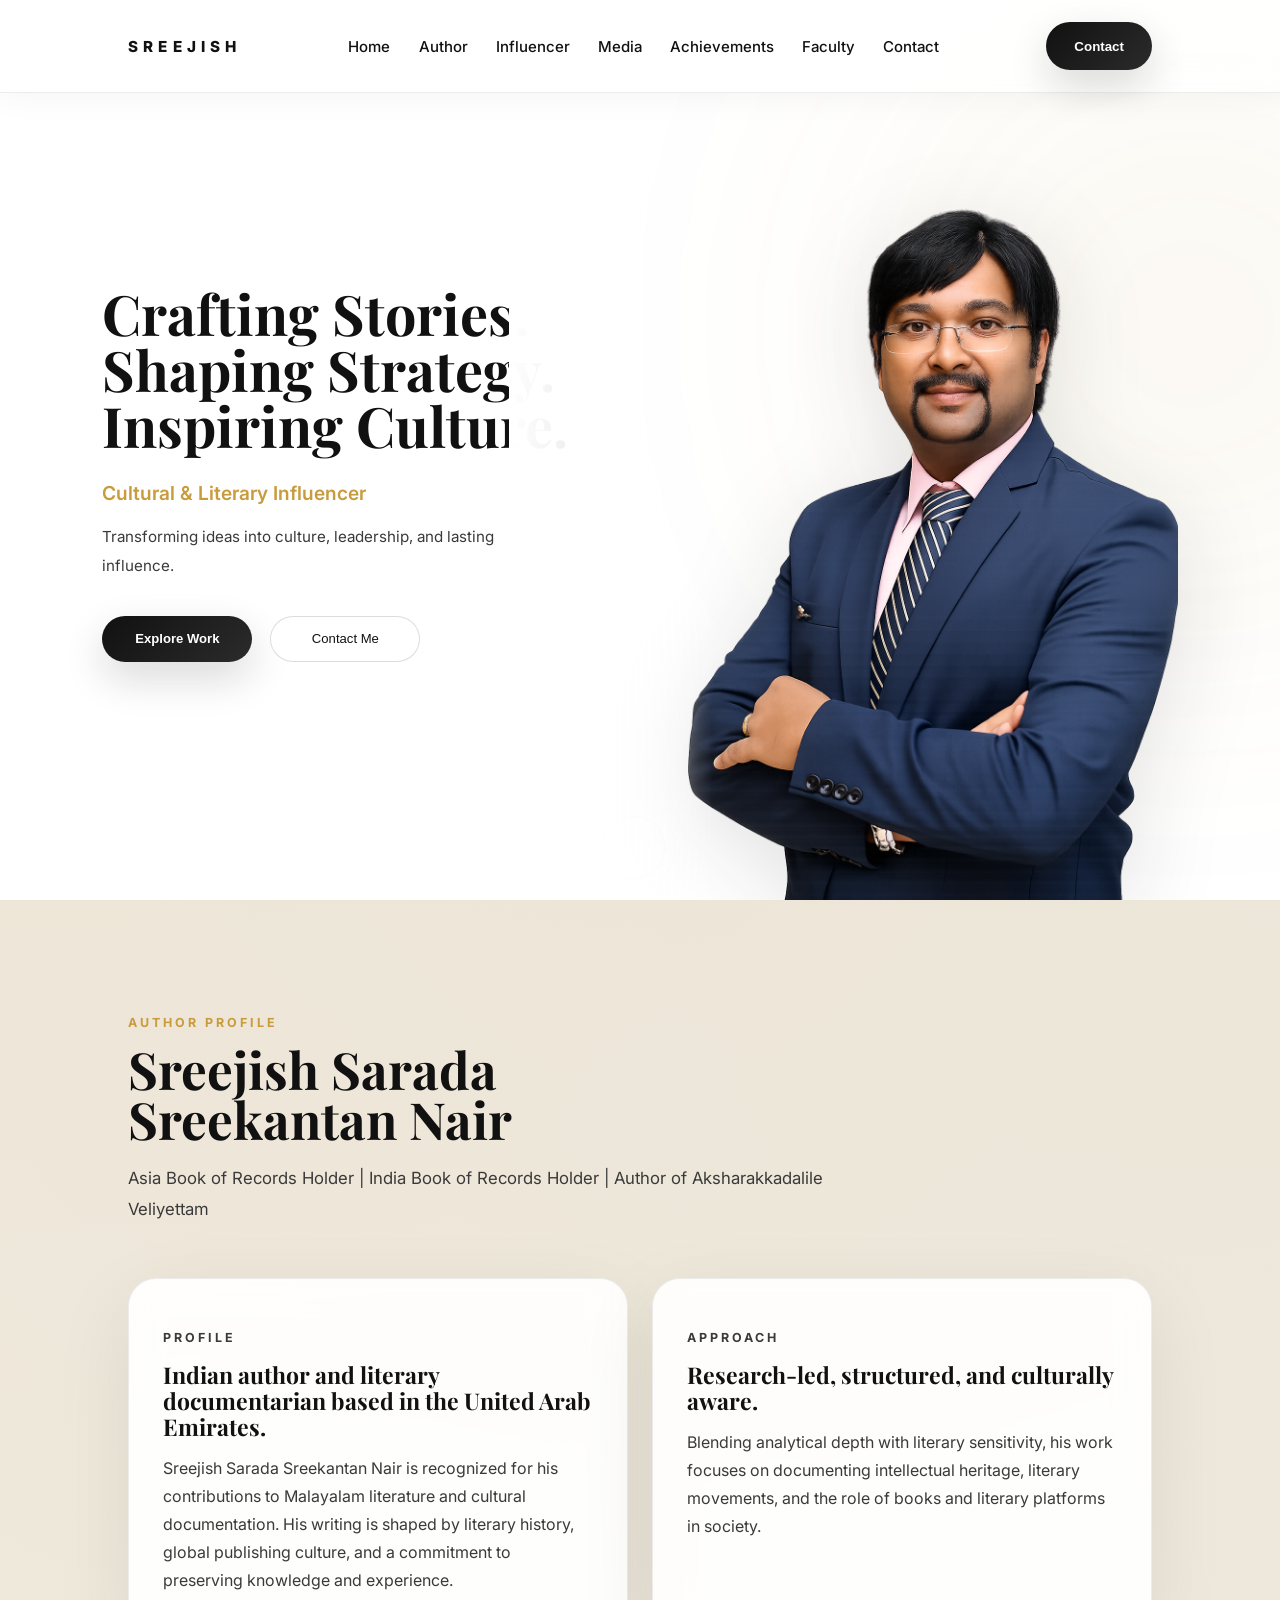
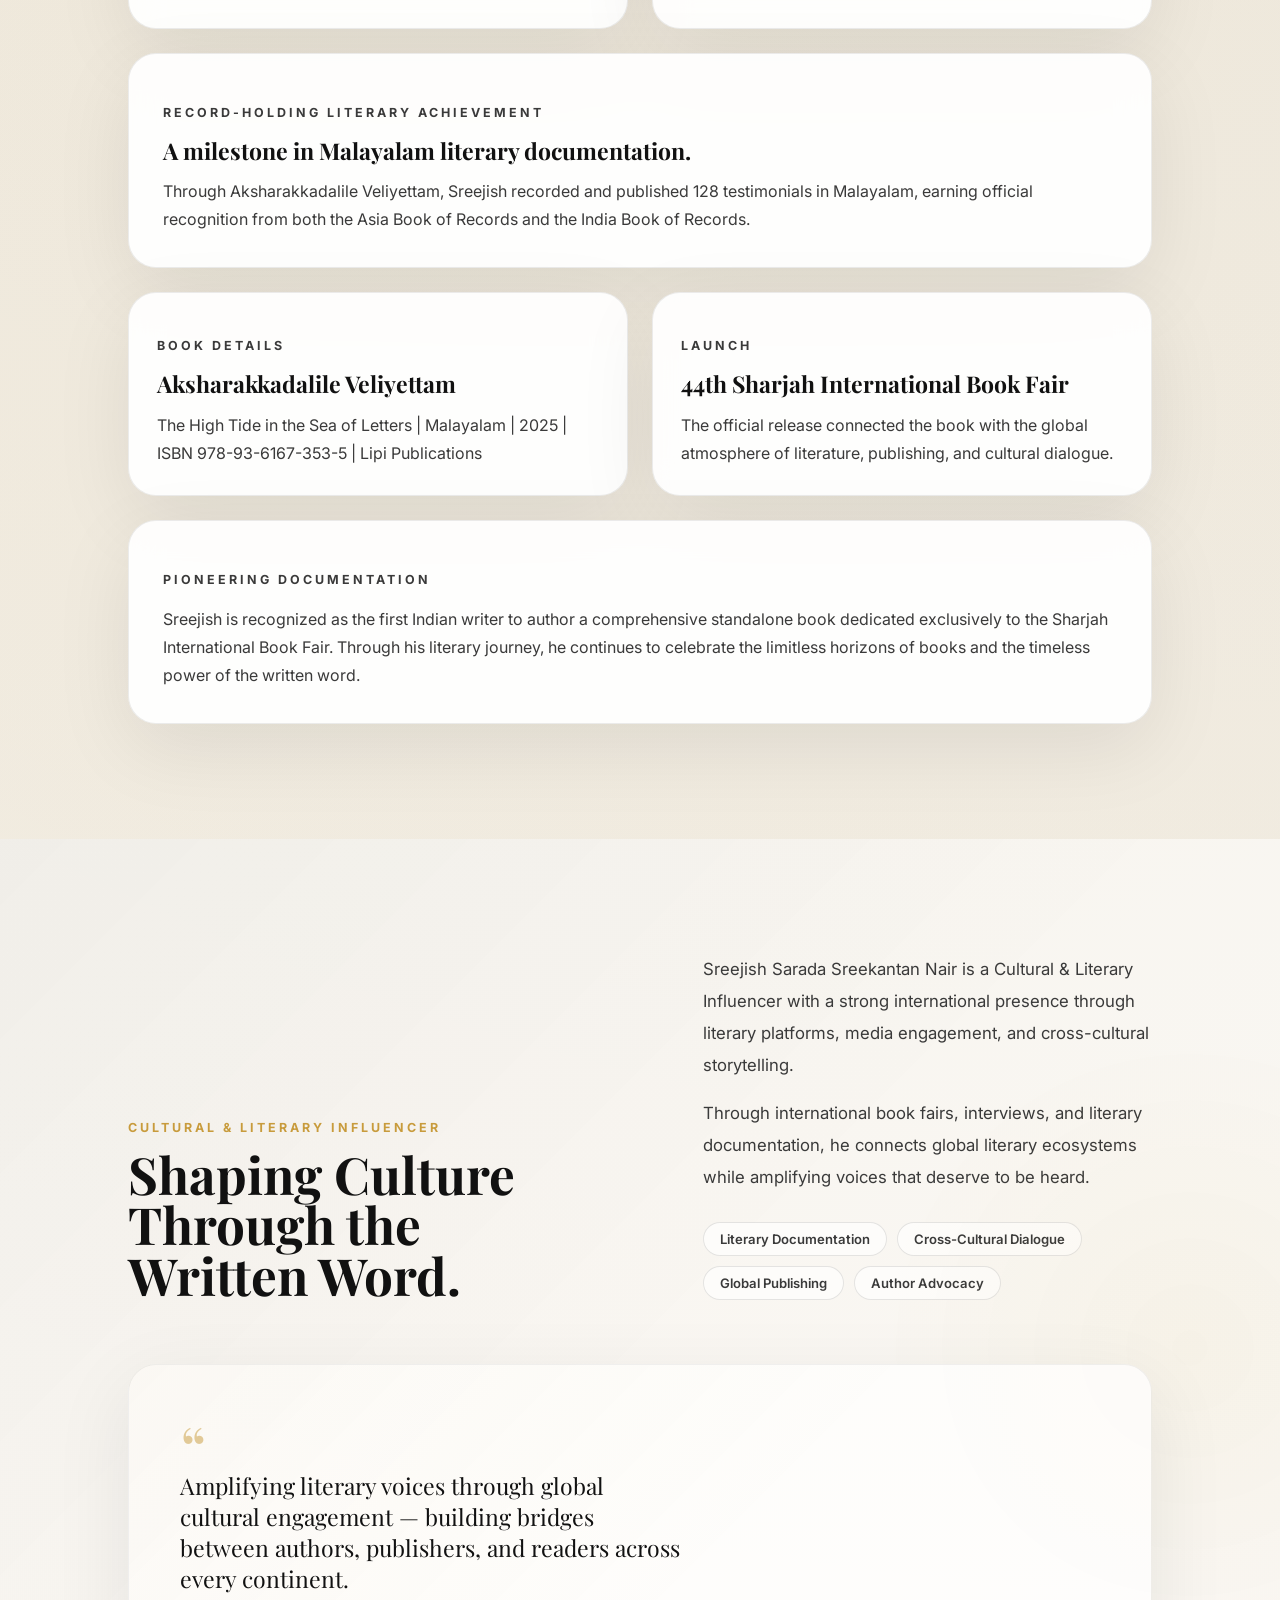
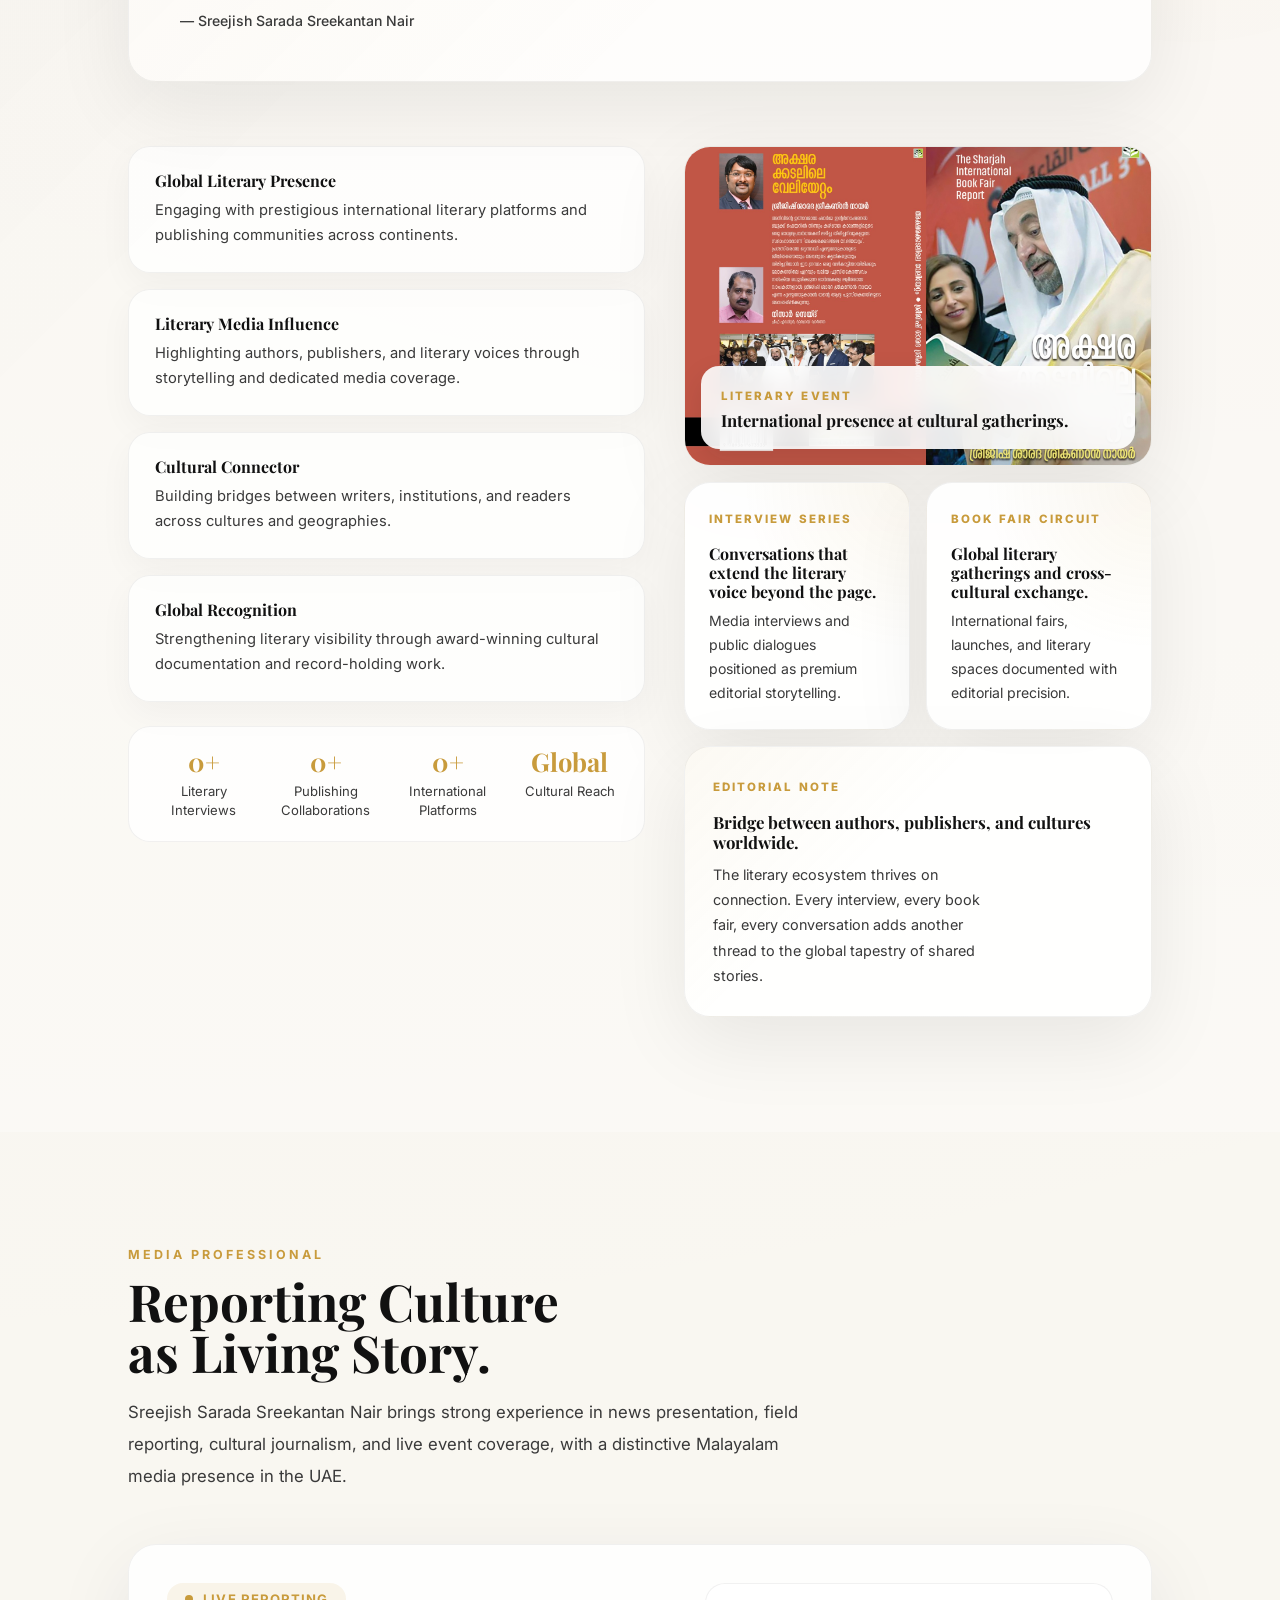
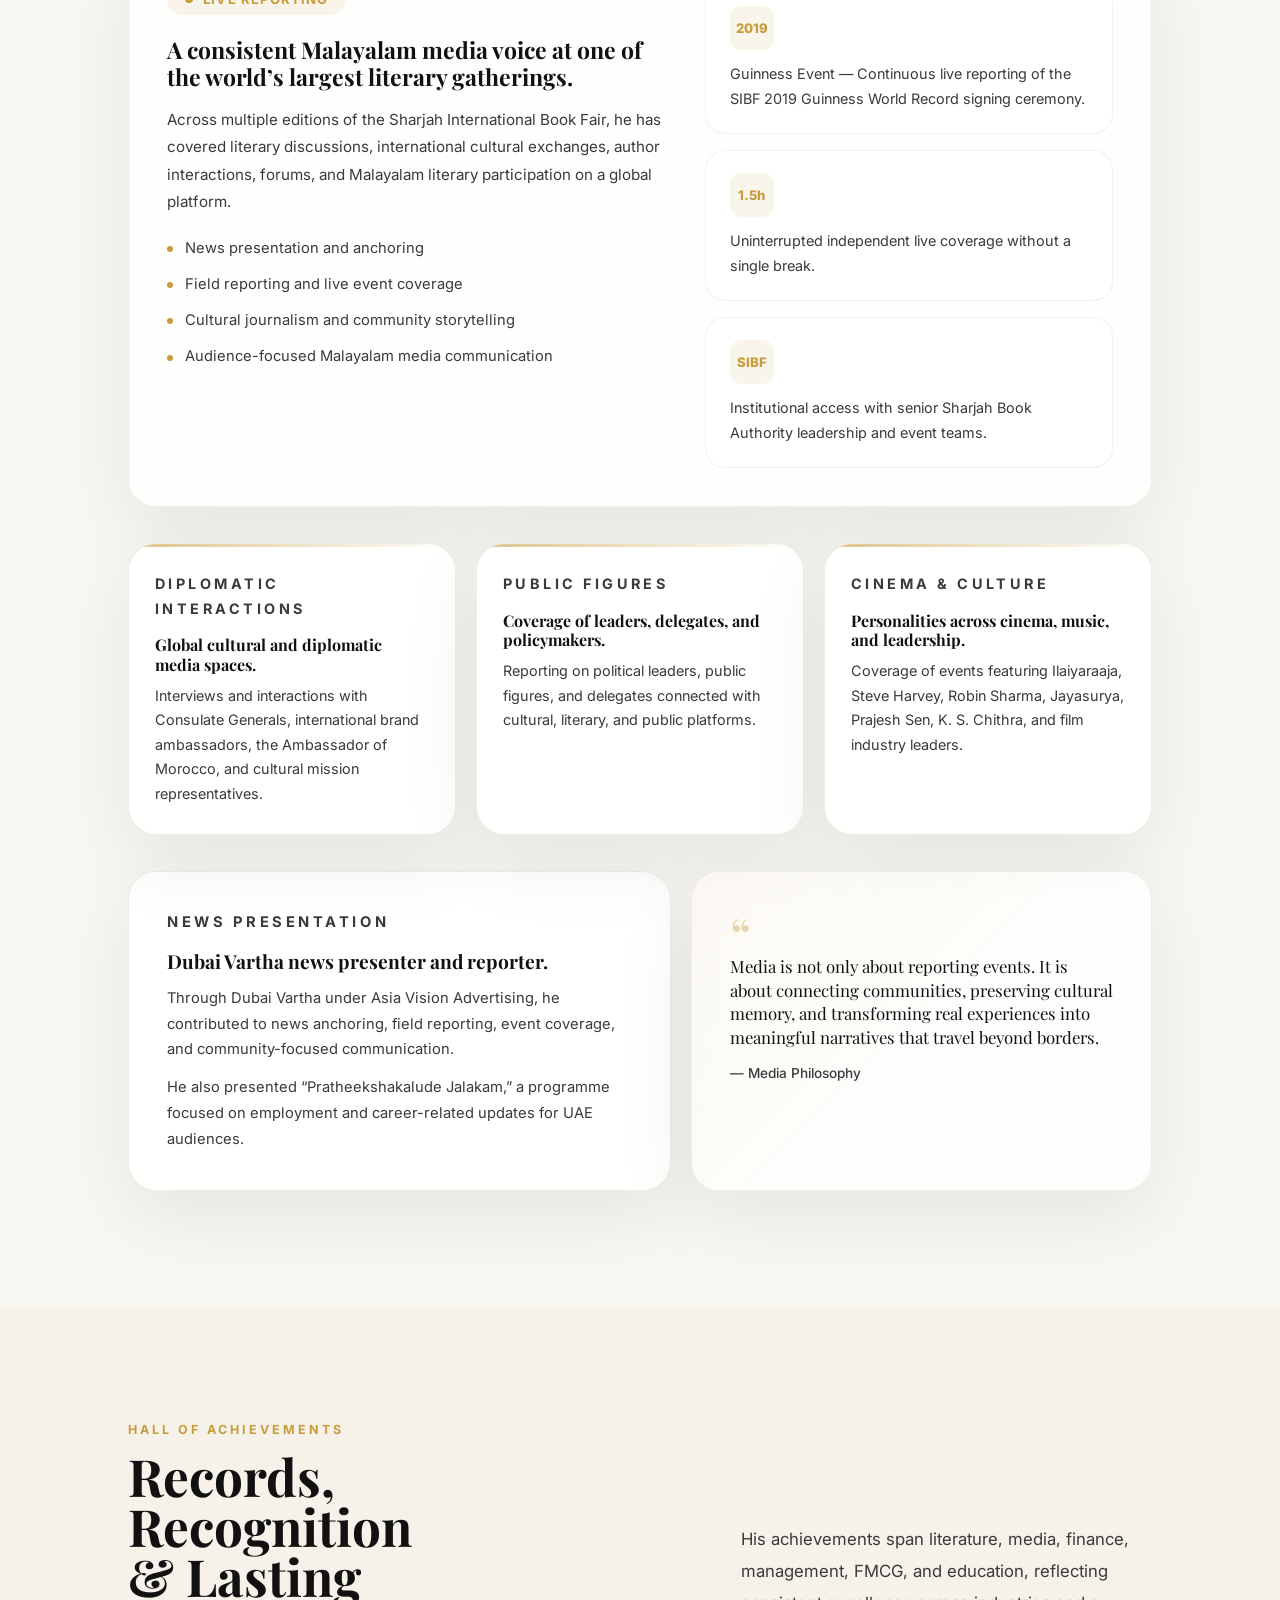
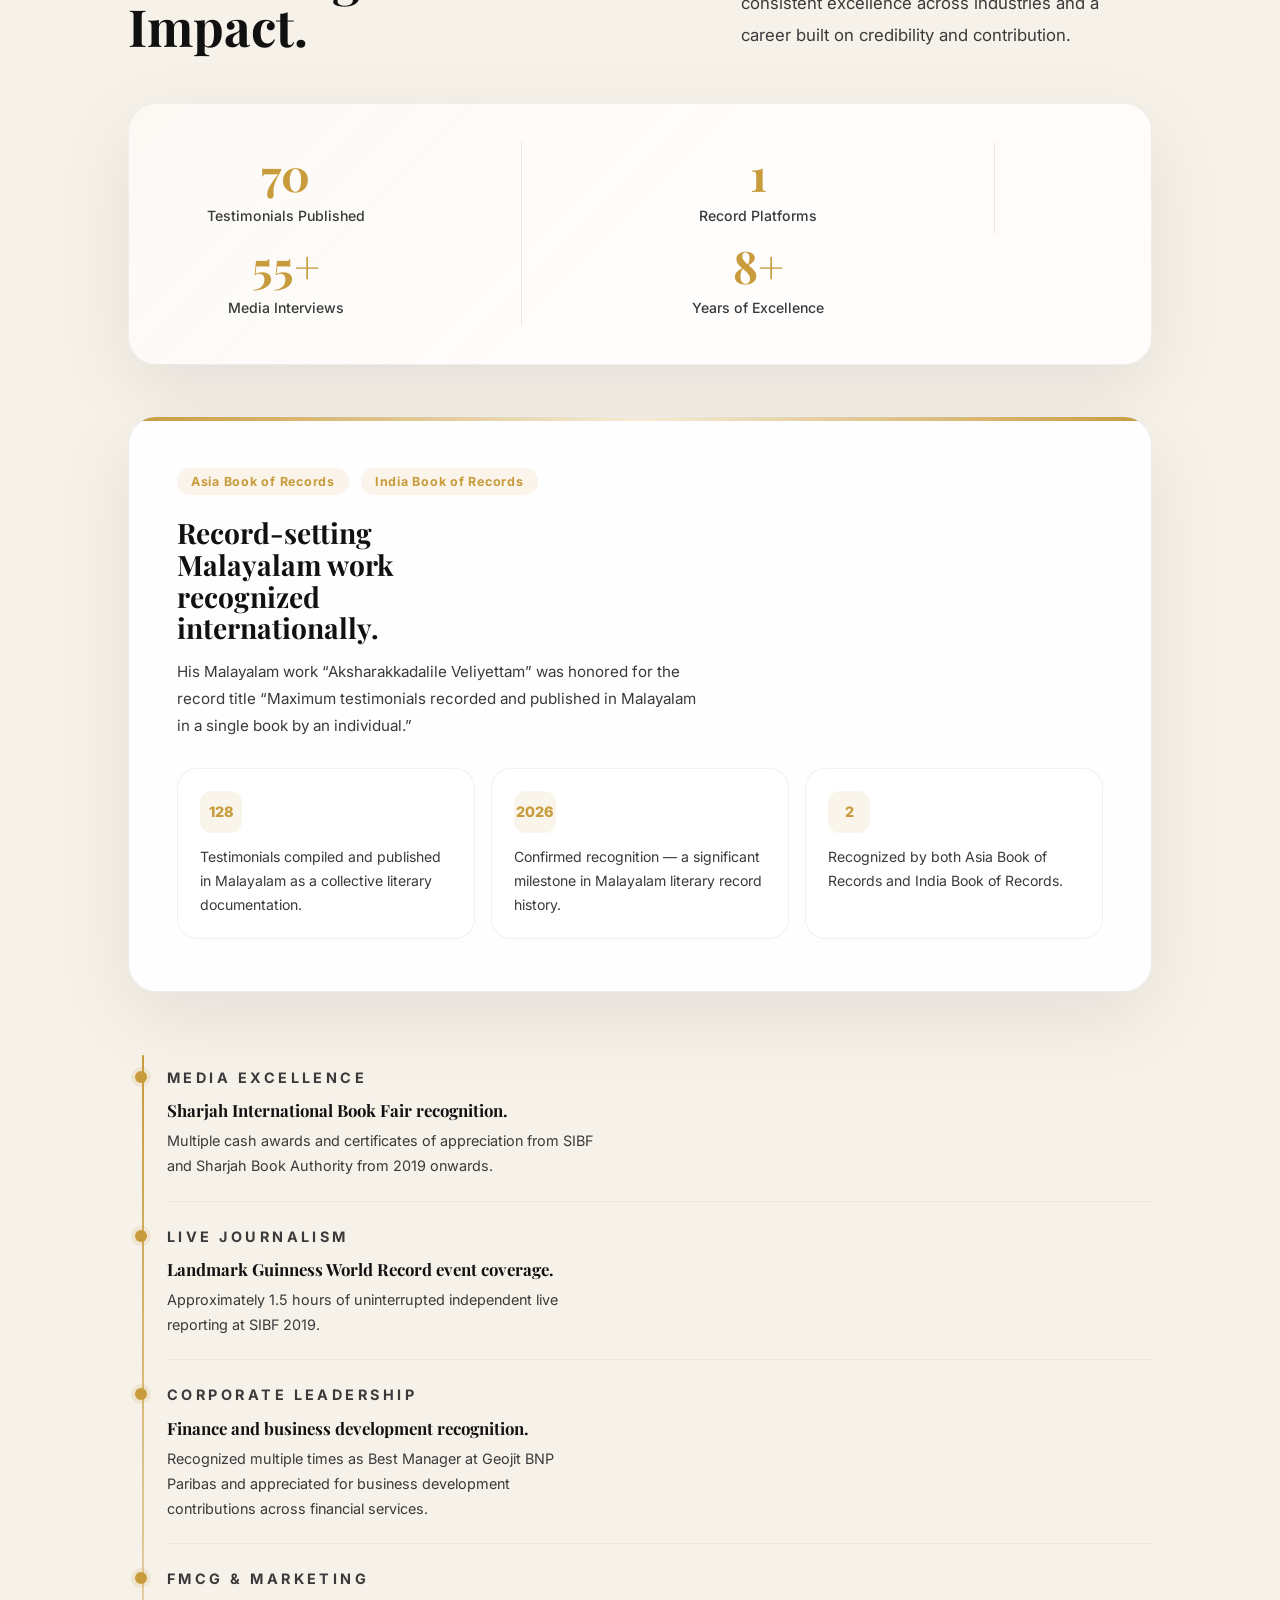
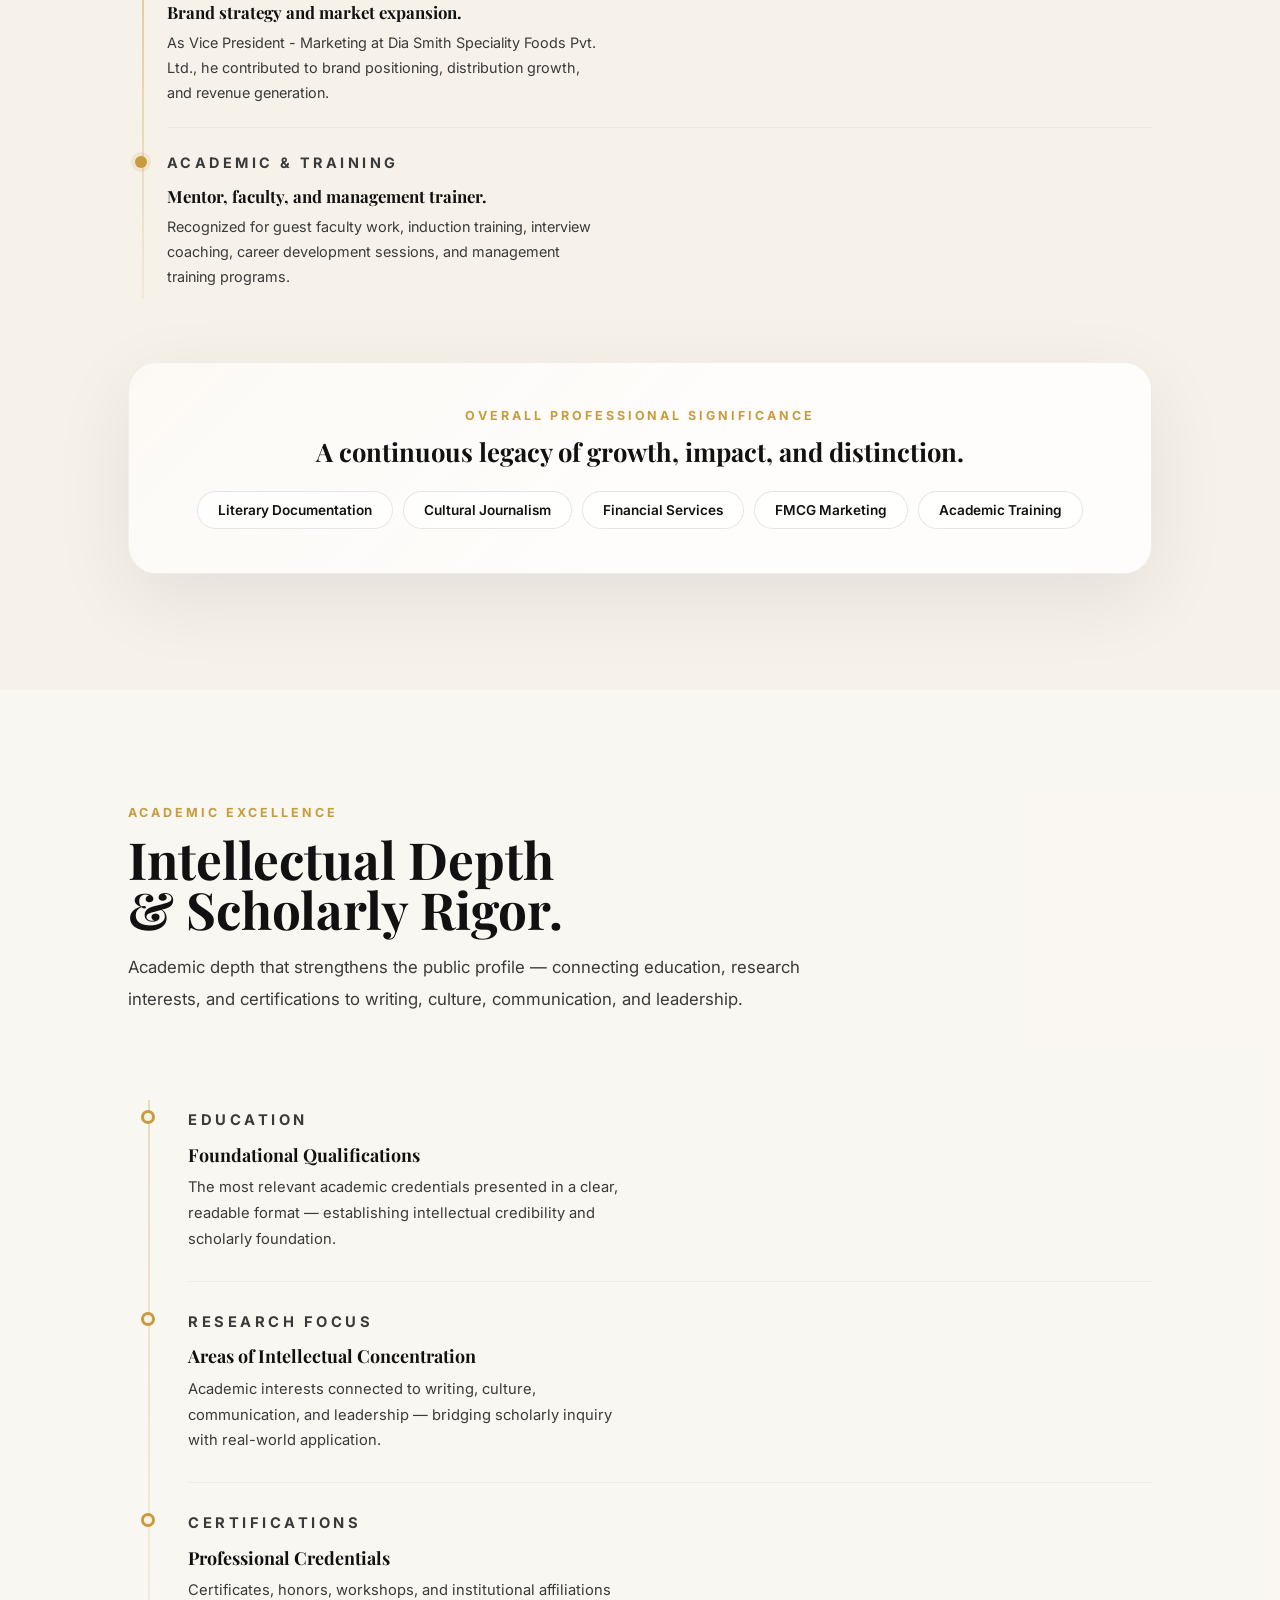
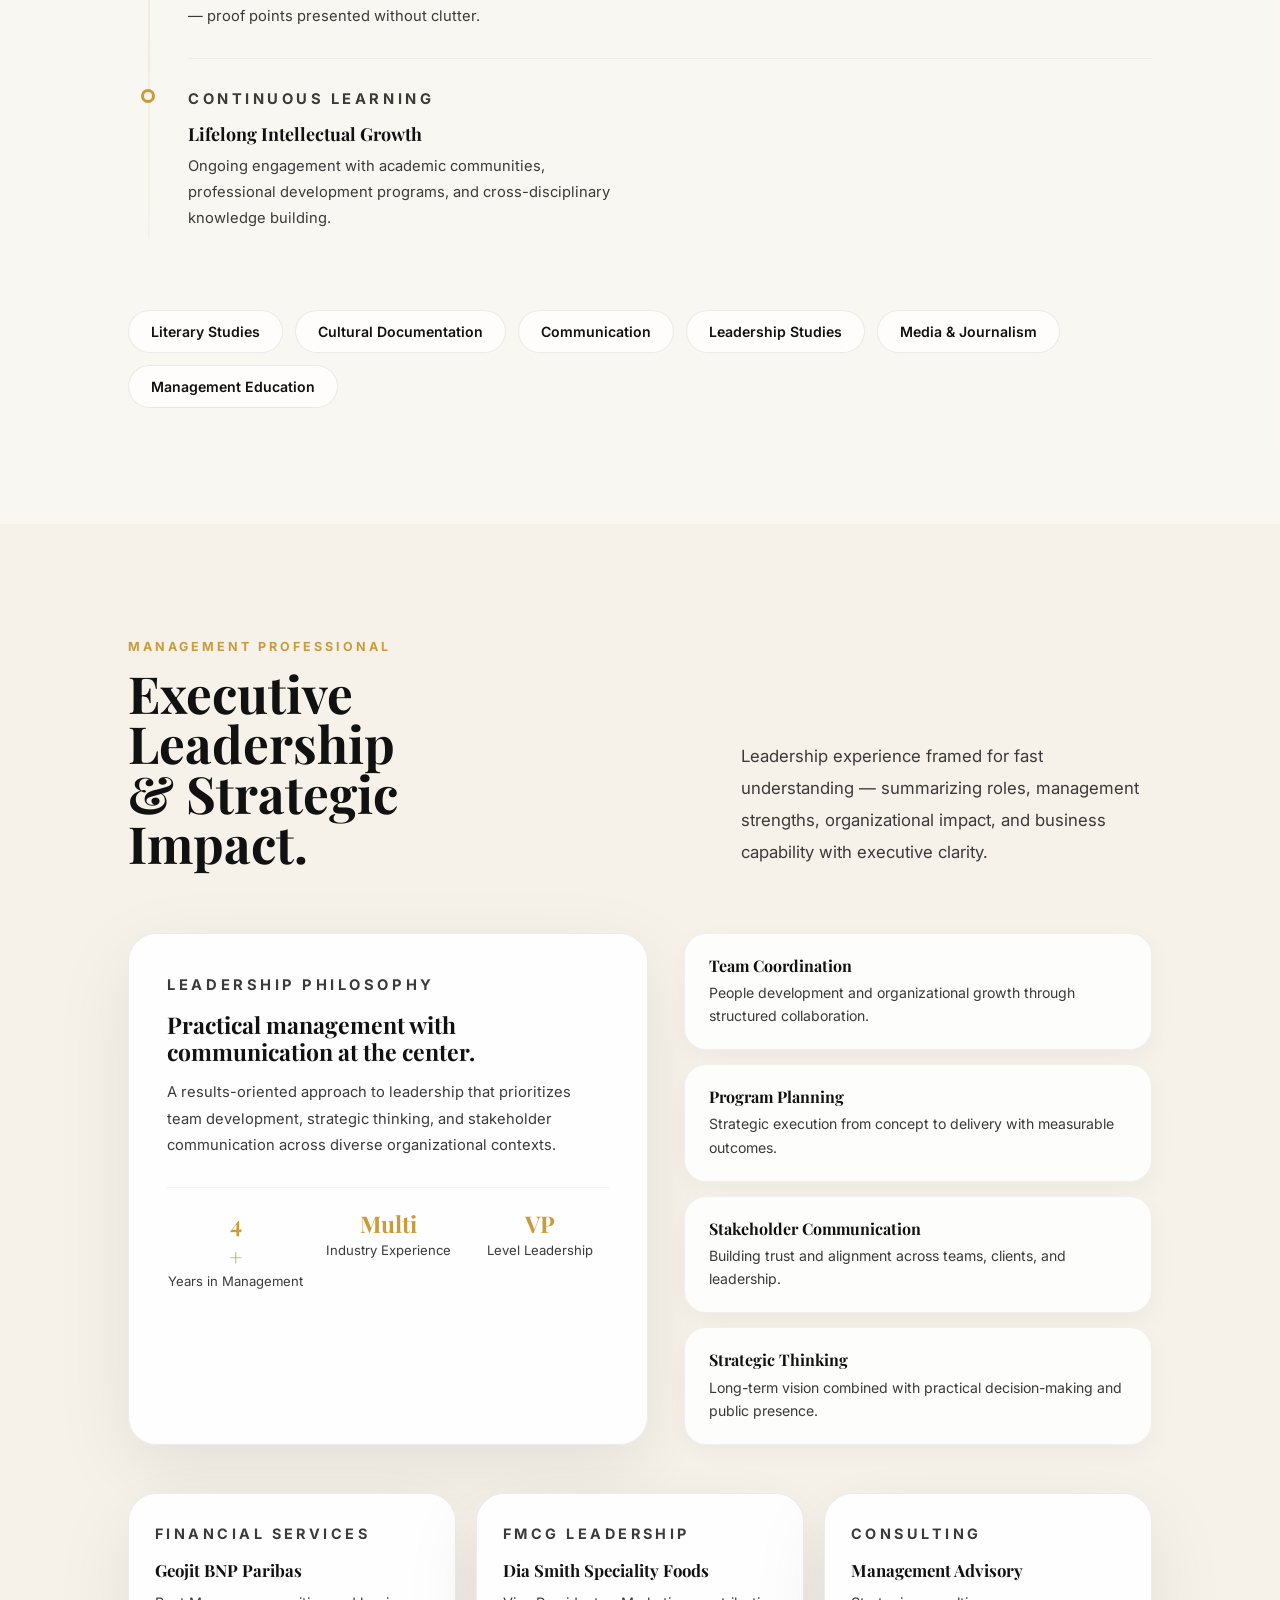
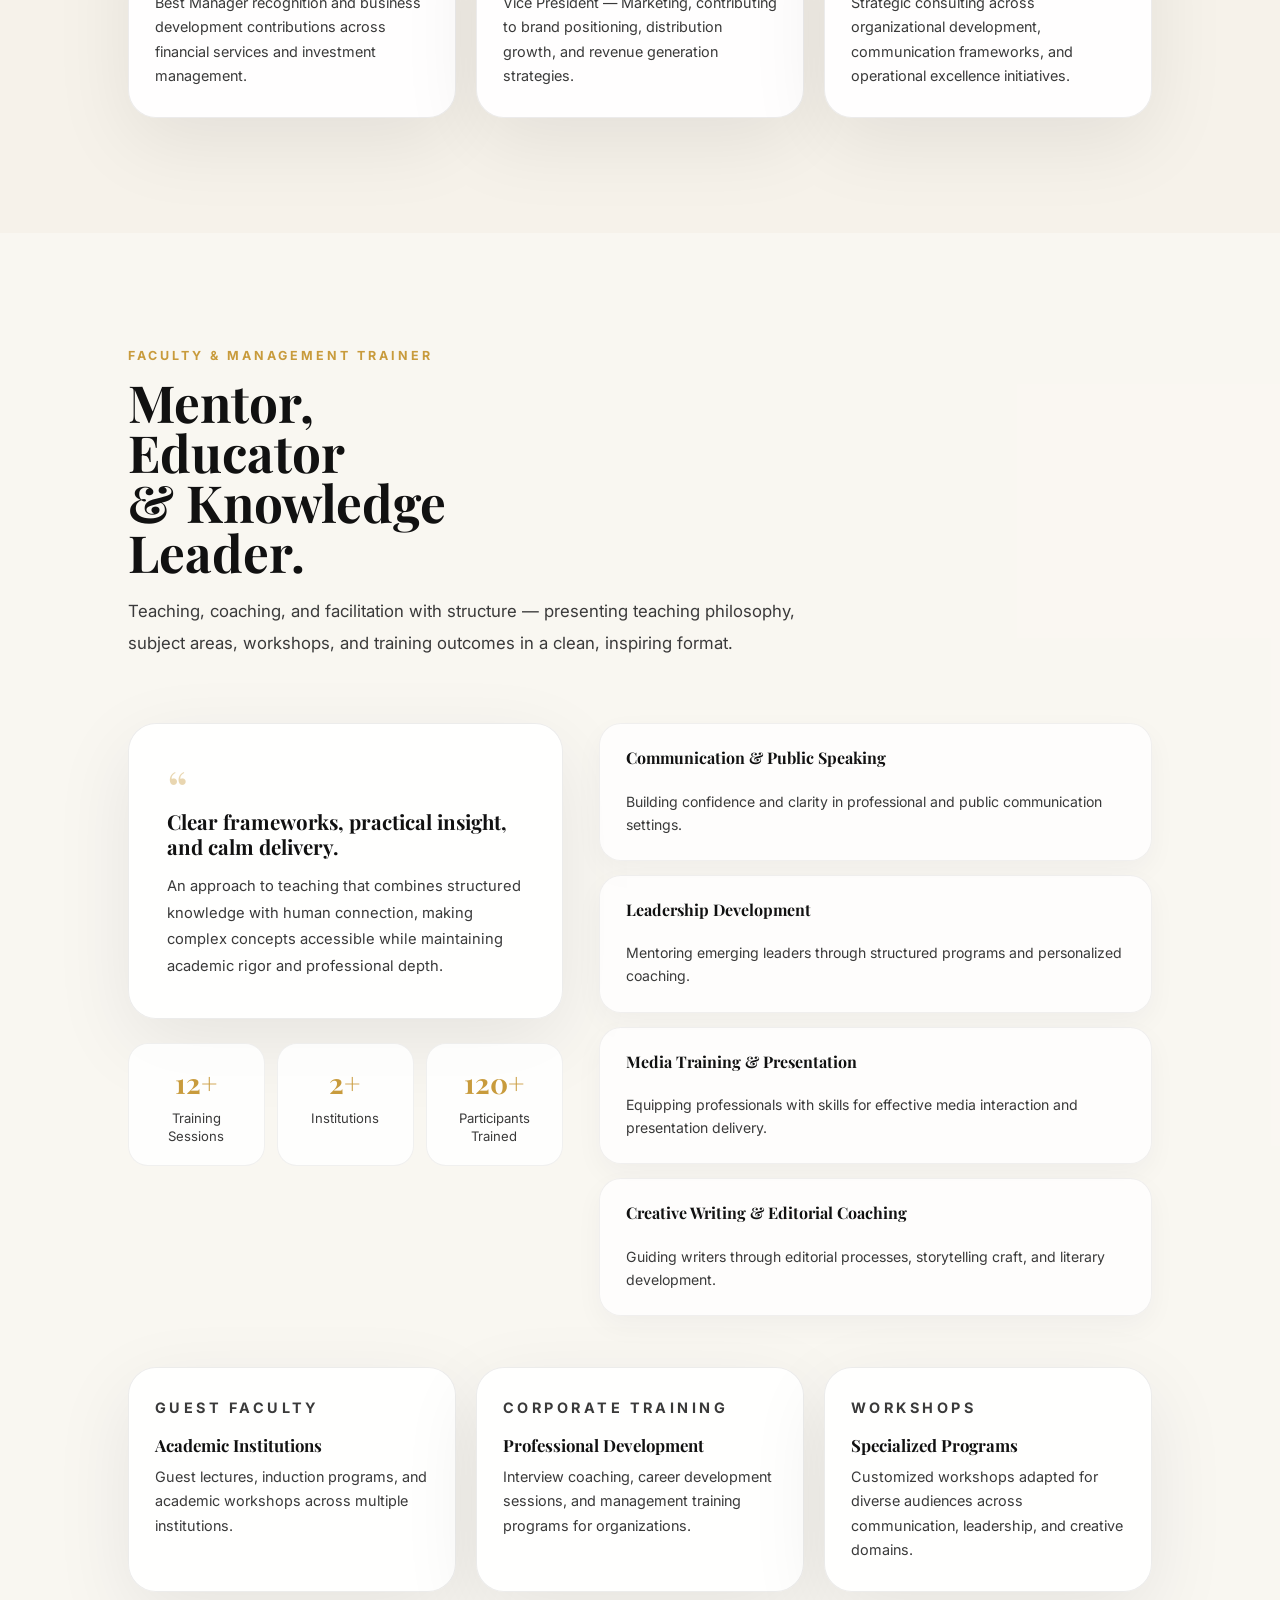
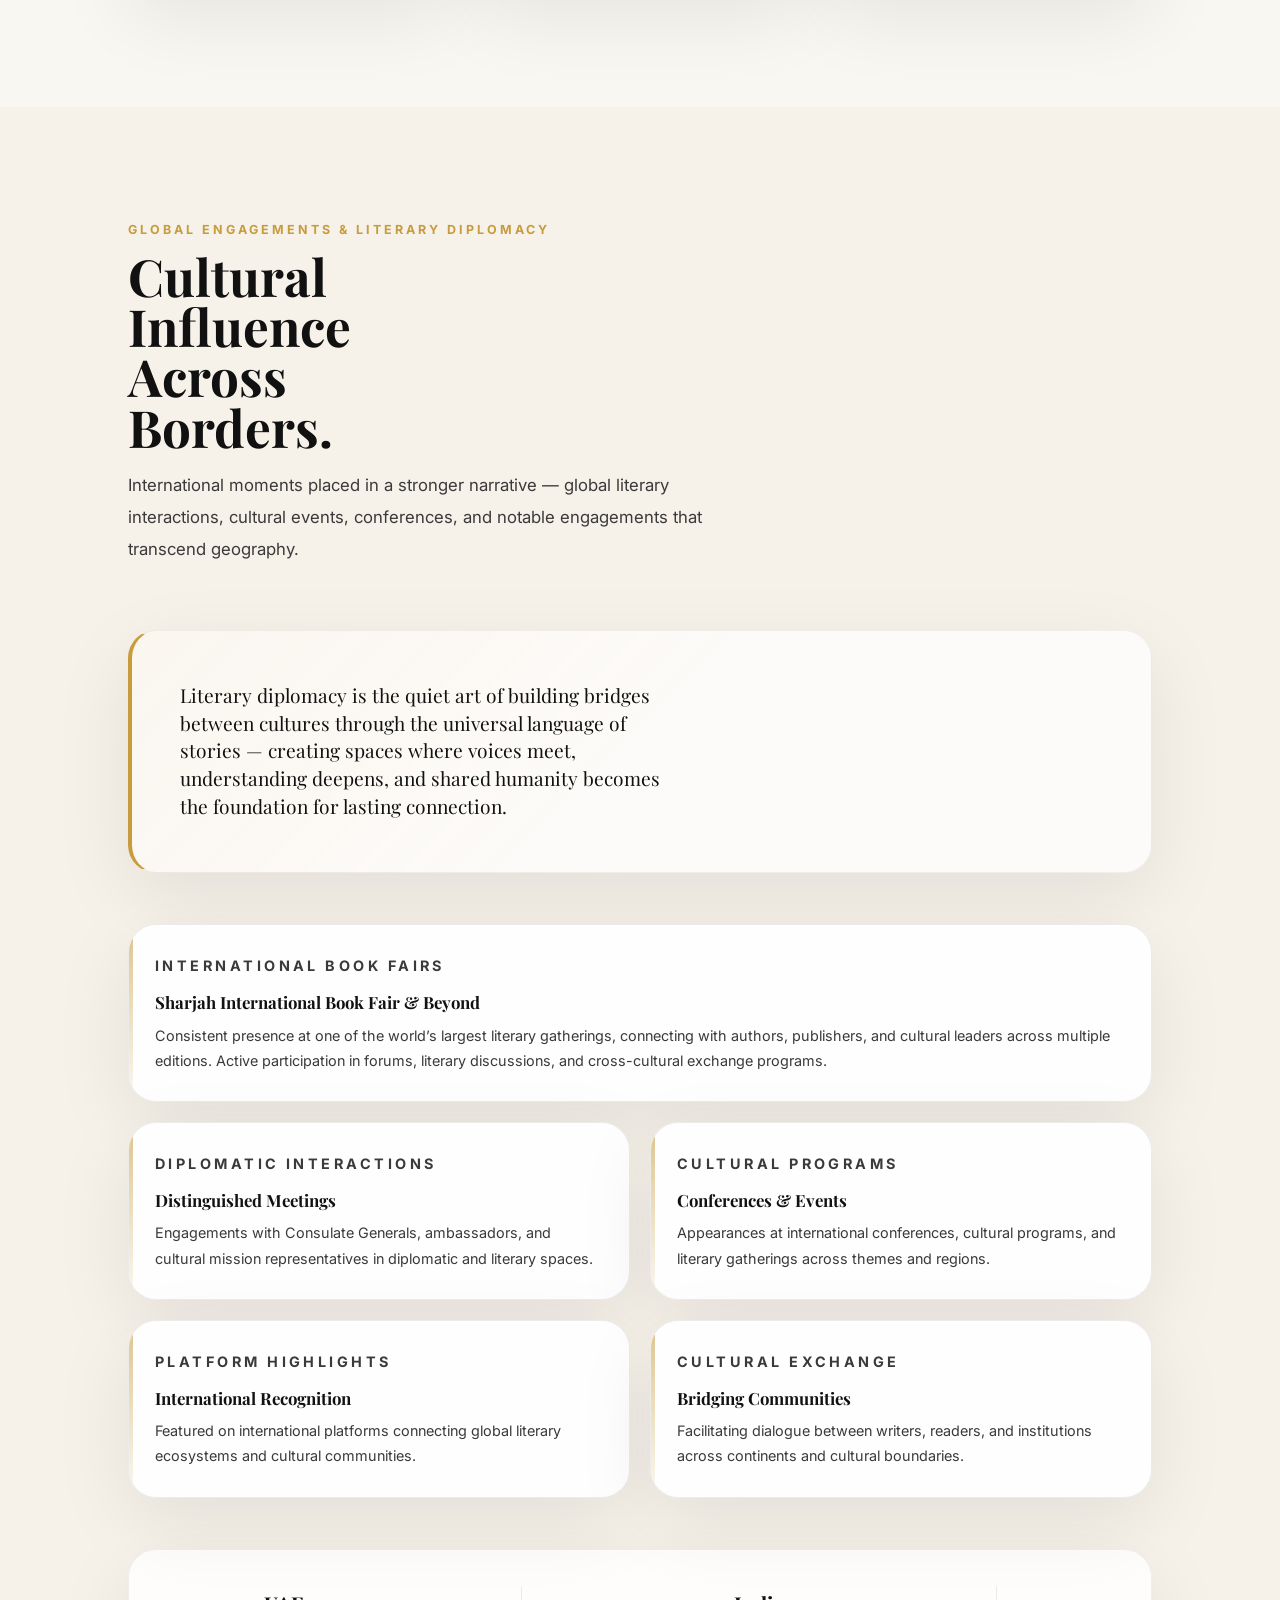
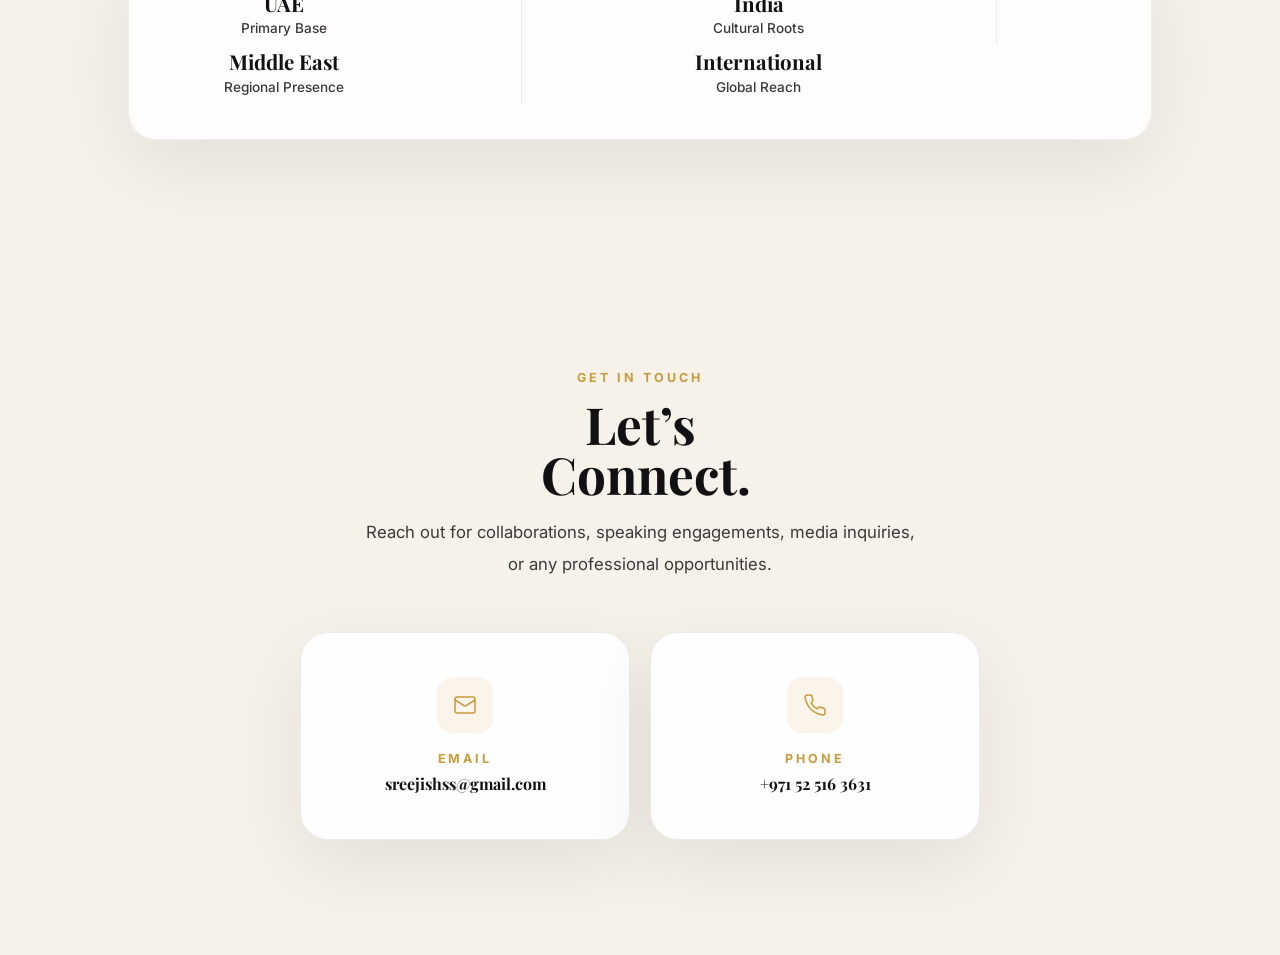
==== index.html @ b5059724 "Move project files to repository root" ====
<!DOCTYPE html>
<html lang="en">

<head>
    <meta charset="UTF-8">
    <meta name="viewport" content="width=device-width, initial-scale=1.0">

    <title>Professional Portfolio</title>

    <!-- CSS -->
    <link rel="stylesheet" href="css/variables.css">
    <link rel="stylesheet" href="css/style.css">
    <link rel="stylesheet" href="css/animations.css">
    <link rel="stylesheet" href="css/responsive.css">

    <!-- Google Fonts -->
    <link rel="preconnect" href="https://fonts.googleapis.com">

    <link href="https://fonts.googleapis.com/css2?family=Playfair+Display:wght@400;600;700&family=Inter:wght@300;400;500;600;700&display=swap" rel="stylesheet">
</head>

<body>

    <!-- ========================= -->
    <!-- NAVBAR -->
    <!-- ========================= -->

    <header class="navbar">

        <div class="logo">
            SREEJISH
        </div>

        <nav>
            <ul class="nav-links">

                <li><a href="#hero">Home</a></li>
                <li><a href="#author">Author</a></li>
                <li><a href="#influencer">Influencer</a></li>
                <li><a href="#media">Media</a></li>
                <li><a href="#achievements">Achievements</a></li>
                <li><a href="#faculty">Faculty</a></li>
                <li><a href="#contact">Contact</a></li>

            </ul>
        </nav>

        <button class="contact-btn" type="button" data-scroll="#contact">
            Contact
        </button>

        <button class="menu-btn" type="button" aria-label="Toggle navigation" aria-expanded="false">
            <span></span>
            <span></span>
            <span></span>
        </button>

    </header>



    <!-- ========================= -->
    <!-- HERO SECTION -->
    <!-- ========================= -->

    <section class="hero" id="hero">

        <!-- Background Glow -->
        <div class="hero-glow"></div>

        <div class="hero-container">

            <!-- LEFT CONTENT -->

            <div class="hero-content">

                <p class="hero-tag">
                    AUTHOR | MANAGEMENT CONSULTANT | CULTURAL &amp; LITERARY INFLUENCER
                </p>

                <h1>
                    <span>Crafting Stories.</span>
                    <span>Shaping Strategy.</span>
                    <span>Inspiring Culture.</span>
                </h1>

                <div class="changing-text">
                    <span id="profession"></span>

                </div>

                <p class="hero-description">

                    Transforming ideas into culture, leadership, and lasting influence.

                </p>

                <div class="hero-buttons">

                    <button class="primary-btn" type="button" data-scroll="#author">
                        Explore Work
                    </button>

                    <button class="secondary-btn" type="button" data-scroll="#contact">
                        Contact Me
                    </button>

                </div>

            </div>



            <!-- RIGHT IMAGE -->

            <div class="hero-side">

                <div class="hero-image">

                    <!-- Decorative Background Elements -->
                    <div class="hero-bg-glow"></div>
                    <svg class="hero-bg-rings" viewBox="0 0 400 400" xmlns="http://www.w3.org/2000/svg">
                        <circle cx="200" cy="200" r="120" stroke="rgba(200, 155, 60, 0.22)" stroke-width="1" fill="none" />
                        <circle cx="200" cy="200" r="160" stroke="rgba(200, 155, 60, 0.15)" stroke-width="1" fill="none" />
                        <circle cx="200" cy="200" r="200" stroke="rgba(200, 155, 60, 0.08)" stroke-width="1" fill="none" />
                    </svg>
                    <div class="hero-bg-dots"></div>

                    <img src="assets/images/hero/profile.png" alt="Profile Image">

                </div>

                <div class="hero-identity-grid">

                    <a class="hero-identity-card" href="#author">
                        <span>01</span>
                        <h3>Author</h3>
                        <p>Highest emotional and intellectual identity.</p>
                    </a>

                    <a class="hero-identity-card" href="#influencer">
                        <span>02</span>
                        <h3>Cultural &amp; Literary Influencer</h3>
                        <p>Global relevance, influence, and authority in culture.</p>
                    </a>

                    <a class="hero-identity-card" href="#media">
                        <span>03</span>
                        <h3>Media Professional</h3>
                        <p>Visibility, recognition, and public presence.</p>
                    </a>

                    <a class="hero-identity-card" href="#achievements">
                        <span>04</span>
                        <h3>Hall of Achievements</h3>
                        <p>Strong credibility reinforcement after identity sections.</p>
                    </a>

                    <a class="hero-identity-card" href="#academic">
                        <span>05</span>
                        <h3>Academic Excellence</h3>
                        <p>Trust, qualification strength, and intellectual depth.</p>
                    </a>

                    <a class="hero-identity-card" href="#management">
                        <span>06</span>
                        <h3>Management Professional</h3>
                        <p>Corporate strength, leadership, and business capability.</p>
                    </a>

                    <a class="hero-identity-card" href="#faculty">
                        <span>07</span>
                        <h3>Faculty &amp; Management Trainer</h3>
                        <p>Mentor, educator, and knowledge leader.</p>
                    </a>

                    <a class="hero-identity-card" href="#global">
                        <span>08</span>
                        <h3>Global Engagements &amp; Literary Diplomacy</h3>
                        <p>International exposure and VVIP interactions.</p>
                    </a>

                </div>

            </div>

        </div>

    </section>



    <!-- TEMPORARY SECTION -->
    <!-- We will build these later -->

    <section class="content-section" id="author">
        <div class="section-shell reveal">
            <p class="section-overline">Author Profile</p>
            <h2 class="section-title">Sreejish Sarada Sreekantan Nair</h2>
            <p class="section-intro">
                Asia Book of Records Holder | India Book of Records Holder | Author of Aksharakkadalile Veliyettam
            </p>

            <div class="section-grid section-grid--two">
                <article class="panel-card">
                    <p class="card-label">Profile</p>
                    <h3>Indian author and literary documentarian based in the United Arab Emirates.</h3>
                    <p>
                        Sreejish Sarada Sreekantan Nair is recognized for his contributions to Malayalam literature and
                        cultural documentation. His writing is shaped by literary history, global publishing culture,
                        and a commitment to preserving knowledge and experience.
                    </p>
                </article>

                <article class="panel-card">
                    <p class="card-label">Approach</p>
                    <h3>Research-led, structured, and culturally aware.</h3>
                    <p>
                        Blending analytical depth with literary sensitivity, his work focuses on documenting intellectual
                        heritage, literary movements, and the role of books and literary platforms in society.
                    </p>
                </article>
            </div>

            <article class="panel-card" style="margin-top: 24px;">
                <p class="card-label">Record-Holding Literary Achievement</p>
                <h3>A milestone in Malayalam literary documentation.</h3>
                <p>
                    Through Aksharakkadalile Veliyettam, Sreejish recorded and published 128 testimonials in Malayalam,
                    earning official recognition from both the Asia Book of Records and the India Book of Records.
                </p>
            </article>

            <div class="section-grid section-grid--two" style="margin-top: 24px;">
                <article class="mini-card">
                    <p class="card-label">Book Details</p>
                    <h4>Aksharakkadalile Veliyettam</h4>
                    <p>The High Tide in the Sea of Letters | Malayalam | 2025 | ISBN 978-93-6167-353-5 | Lipi Publications</p>
                </article>

                <article class="mini-card">
                    <p class="card-label">Launch</p>
                    <h4>44th Sharjah International Book Fair</h4>
                    <p>The official release connected the book with the global atmosphere of literature, publishing, and cultural dialogue.</p>
                </article>
            </div>

            <article class="panel-card" style="margin-top: 24px;">
                <p class="card-label">Pioneering Documentation</p>
                <p>
                    Sreejish is recognized as the first Indian writer to author a comprehensive standalone book dedicated
                    exclusively to the Sharjah International Book Fair. Through his literary journey, he continues to
                    celebrate the limitless horizons of books and the timeless power of the written word.
                </p>
            </article>
        </div>
    </section>

    <!-- ========================= -->
    <!-- SECTION 02: CULTURAL & LITERARY INFLUENCER -->
    <!-- ========================= -->

    <section class="content-section content-section--spotlight influencer-section" id="influencer">

        <div class="influencer-bg-accent"></div>

        <div class="section-shell reveal">

            <!-- SECTION HEADER -->
            <div class="influencer-header">
                <div class="influencer-header-left">
                    <p class="section-overline">Cultural &amp; Literary Influencer</p>
                    <h2 class="section-title">Shaping Culture<br>Through the<br>Written Word.</h2>
                </div>
                <div class="influencer-header-right">
                    <p class="section-intro">
                        Sreejish Sarada Sreekantan Nair is a Cultural &amp; Literary Influencer with a strong
                        international presence through literary platforms, media engagement, and cross-cultural storytelling.
                    </p>
                    <p class="section-intro" style="margin-top:16px;">
                        Through international book fairs, interviews, and literary documentation, he connects
                        global literary ecosystems while amplifying voices that deserve to be heard.
                    </p>
                    <div class="influencer-tag-row">
                        <span class="influencer-tag">Literary Documentation</span>
                        <span class="influencer-tag">Cross-Cultural Dialogue</span>
                        <span class="influencer-tag">Global Publishing</span>
                        <span class="influencer-tag">Author Advocacy</span>
                    </div>
                </div>
            </div>

            <!-- QUOTE BLOCK -->
            <div class="influencer-quote-block">
                <div class="influencer-quote-mark">&ldquo;</div>
                <blockquote class="influencer-quote-text">
                    Amplifying literary voices through global cultural engagement &mdash; building bridges
                    between authors, publishers, and readers across every continent.
                </blockquote>
                <p class="influencer-quote-attr">&mdash; Sreejish Sarada Sreekantan Nair</p>
            </div>

            <!-- EDITORIAL CARDS + VISUAL STORYTELLING -->
            <div class="influencer-editorial-grid">

                <!-- Left: Feature Cards -->
                <div class="influencer-editorial-left">

                    <article class="influencer-feature-pill-card">
                        <div class="ifp-body">
                            <h4>Global Literary Presence</h4>
                            <p>Engaging with prestigious international literary platforms and publishing communities across continents.</p>
                        </div>
                    </article>

                    <article class="influencer-feature-pill-card">
                        <div class="ifp-body">
                            <h4>Literary Media Influence</h4>
                            <p>Highlighting authors, publishers, and literary voices through storytelling and dedicated media coverage.</p>
                        </div>
                    </article>

                    <article class="influencer-feature-pill-card">
                        <div class="ifp-body">
                            <h4>Cultural Connector</h4>
                            <p>Building bridges between writers, institutions, and readers across cultures and geographies.</p>
                        </div>
                    </article>

                    <article class="influencer-feature-pill-card">
                        <div class="ifp-body">
                            <h4>Global Recognition</h4>
                            <p>Strengthening literary visibility through award-winning cultural documentation and record-holding work.</p>
                        </div>
                    </article>

                    <!-- STATS ROW -->
                    <div class="influencer-stats-bar">
                        <div class="isb-item">
                            <strong class="counter" data-target="100">0</strong><span>+</span>
                            <p>Literary Interviews</p>
                        </div>
                        <div class="isb-item">
                            <strong class="counter" data-target="25">0</strong><span>+</span>
                            <p>Publishing Collaborations</p>
                        </div>
                        <div class="isb-item">
                            <strong class="counter" data-target="10">0</strong><span>+</span>
                            <p>International Platforms</p>
                        </div>
                        <div class="isb-item">
                            <strong>Global</strong>
                            <p>Cultural Reach</p>
                        </div>
                    </div>

                </div>

                <!-- Right: Visual Storytelling -->
                <div class="influencer-editorial-right">

                    <div class="influencer-visual-stack">

                        <article class="inf-visual-card inf-visual-card--hero">
                            <img src="assets/images/media/literary-event.png" alt="Sreejish at a literary event">
                            <div class="inf-visual-overlay">
                                <span class="inf-visual-label">Literary Event</span>
                                <strong>International presence at cultural gatherings.</strong>
                            </div>
                        </article>

                        <div class="inf-visual-duo">
                            <article class="inf-visual-card inf-visual-card--text">
                                <span class="inf-visual-label">Interview Series</span>
                                <h4>Conversations that extend the literary voice beyond the page.</h4>
                                <p>Media interviews and public dialogues positioned as premium editorial storytelling.</p>
                            </article>

                            <article class="inf-visual-card inf-visual-card--text">
                                <span class="inf-visual-label">Book Fair Circuit</span>
                                <h4>Global literary gatherings and cross-cultural exchange.</h4>
                                <p>International fairs, launches, and literary spaces documented with editorial precision.</p>
                            </article>
                        </div>

                        <article class="inf-visual-card inf-visual-card--editorial">
                            <span class="inf-visual-label">Editorial Note</span>
                            <h4>Bridge between authors, publishers, and cultures worldwide.</h4>
                            <p>
                                The literary ecosystem thrives on connection. Every interview, every book fair,
                                every conversation adds another thread to the global tapestry of shared stories.
                            </p>
                        </article>

                    </div>

                </div>

            </div>

        </div>

    </section>

    <!-- ========================= -->
    <!-- SECTION 03: MEDIA PROFESSIONAL -->
    <!-- ========================= -->

    <section class="content-section content-section--alt media-section" id="media">

        <div class="section-shell reveal">

            <!-- SECTION HEADER -->
            <div class="media-header">
                <p class="section-overline">Media Professional</p>
            </div>

            <h2 class="section-title media-title">Reporting Culture<br>as Living Story.</h2>

            <p class="section-intro media-intro">
                Sreejish Sarada Sreekantan Nair brings strong experience in news presentation, field reporting,
                cultural journalism, and live event coverage, with a distinctive Malayalam media presence in the UAE.
            </p>

            <!-- LIVE REPORTING FEATURE PANEL -->
            <div class="media-feature-panel">
                <div class="media-feature-left">
                    <div class="media-live-badge">
                        <span class="media-live-dot"></span>
                        Live Reporting
                    </div>
                    <h3 class="media-feature-title">A consistent Malayalam media voice at one of the world&rsquo;s largest literary gatherings.</h3>
                    <p class="media-feature-text">
                        Across multiple editions of the Sharjah International Book Fair, he has covered literary discussions,
                        international cultural exchanges, author interactions, forums, and Malayalam literary participation
                        on a global platform.
                    </p>
                    <ul class="media-capabilities">
                        <li>News presentation and anchoring</li>
                        <li>Field reporting and live event coverage</li>
                        <li>Cultural journalism and community storytelling</li>
                        <li>Audience-focused Malayalam media communication</li>
                    </ul>
                </div>
                <div class="media-feature-right">
                    <div class="media-metric-stack">
                        <div class="media-metric">
                            <strong>2019</strong>
                            <p>Guinness Event &mdash; Continuous live reporting of the SIBF 2019 Guinness World Record signing ceremony.</p>
                        </div>
                        <div class="media-metric">
                            <strong>1.5h</strong>
                            <p>Uninterrupted independent live coverage without a single break.</p>
                        </div>
                        <div class="media-metric">
                            <strong>SIBF</strong>
                            <p>Institutional access with senior Sharjah Book Authority leadership and event teams.</p>
                        </div>
                    </div>
                </div>
            </div>

            <!-- COVERAGE HIGHLIGHTS -->
            <div class="media-coverage-grid">
                <article class="media-coverage-card">
                    <div class="media-coverage-accent"></div>
                    <p class="card-label">Diplomatic Interactions</p>
                    <h4>Global cultural and diplomatic media spaces.</h4>
                    <p>Interviews and interactions with Consulate Generals, international brand ambassadors, the Ambassador of Morocco, and cultural mission representatives.</p>
                </article>
                <article class="media-coverage-card">
                    <div class="media-coverage-accent"></div>
                    <p class="card-label">Public Figures</p>
                    <h4>Coverage of leaders, delegates, and policymakers.</h4>
                    <p>Reporting on political leaders, public figures, and delegates connected with cultural, literary, and public platforms.</p>
                </article>
                <article class="media-coverage-card">
                    <div class="media-coverage-accent"></div>
                    <p class="card-label">Cinema &amp; Culture</p>
                    <h4>Personalities across cinema, music, and leadership.</h4>
                    <p>Coverage of events featuring Ilaiyaraaja, Steve Harvey, Robin Sharma, Jayasurya, Prajesh Sen, K. S. Chithra, and film industry leaders.</p>
                </article>
            </div>

            <!-- NEWS PRESENTATION + PHILOSOPHY -->
            <div class="media-bottom-row">
                <article class="media-newsroom-card">
                    <p class="card-label">News Presentation</p>
                    <h3>Dubai Vartha news presenter and reporter.</h3>
                    <p>
                        Through Dubai Vartha under Asia Vision Advertising, he contributed to news anchoring,
                        field reporting, event coverage, and community-focused communication.
                    </p>
                    <p>
                        He also presented &ldquo;Pratheekshakalude Jalakam,&rdquo; a programme focused on
                        employment and career-related updates for UAE audiences.
                    </p>
                </article>
                <article class="media-philosophy-card">
                    <div class="media-philosophy-mark">&ldquo;</div>
                    <blockquote>
                        Media is not only about reporting events. It is about connecting communities, preserving cultural memory,
                        and transforming real experiences into meaningful narratives that travel beyond borders.
                    </blockquote>
                    <p class="media-philosophy-attr">&mdash; Media Philosophy</p>
                </article>
            </div>

        </div>

    </section>

    <!-- ========================= -->
    <!-- SECTION 04: HALL OF ACHIEVEMENTS -->
    <!-- ========================= -->

    <section class="content-section achievements-section" id="achievements">

        <div class="section-shell reveal">

            <!-- HEADER -->
            <div class="ach-header">
                <div class="ach-header-left">
                    <p class="section-overline">Hall of Achievements</p>
                    <h2 class="section-title ach-title">Records, Recognition<br>&amp; Lasting Impact.</h2>
                </div>
                <div class="ach-header-right">
                    <p class="section-intro">
                        His achievements span literature, media, finance, management, FMCG, and education,
                        reflecting consistent excellence across industries and a career built on credibility and contribution.
                    </p>
                </div>
            </div>

            <!-- ANIMATED COUNTERS ROW -->
            <div class="ach-counters-row">
                <div class="ach-counter">
                    <strong class="counter" data-target="128">0</strong>
                    <p>Testimonials Published</p>
                </div>
                <div class="ach-counter-divider"></div>
                <div class="ach-counter">
                    <strong class="counter" data-target="2">0</strong>
                    <p>Record Platforms</p>
                </div>
                <div class="ach-counter-divider"></div>
                <div class="ach-counter">
                    <strong class="counter" data-target="100">0</strong><span>+</span>
                    <p>Media Interviews</p>
                </div>
                <div class="ach-counter-divider"></div>
                <div class="ach-counter">
                    <strong class="counter" data-target="15">0</strong><span>+</span>
                    <p>Years of Excellence</p>
                </div>
            </div>

            <!-- CENTERPIECE: LITERARY RECORD -->
            <div class="ach-centerpiece">
                <div class="ach-centerpiece-badge">
                    <span>Asia Book of Records</span>
                    <span>India Book of Records</span>
                </div>
                <h3 class="ach-centerpiece-title">Record-setting Malayalam work recognized internationally.</h3>
                <p class="ach-centerpiece-text">
                    His Malayalam work &ldquo;Aksharakkadalile Veliyettam&rdquo; was honored for the record title
                    &ldquo;Maximum testimonials recorded and published in Malayalam in a single book by an individual.&rdquo;
                </p>
                <div class="ach-centerpiece-metrics">
                    <div class="ach-cm-metric">
                        <strong>128</strong>
                        <p>Testimonials compiled and published in Malayalam as a collective literary documentation.</p>
                    </div>
                    <div class="ach-cm-metric">
                        <strong>2026</strong>
                        <p>Confirmed recognition &mdash; a significant milestone in Malayalam literary record history.</p>
                    </div>
                    <div class="ach-cm-metric">
                        <strong>2</strong>
                        <p>Recognized by both Asia Book of Records and India Book of Records.</p>
                    </div>
                </div>
            </div>

            <!-- TIMELINE ROW -->
            <div class="ach-timeline">

                <div class="ach-timeline-item">
                    <div class="ach-tl-marker"></div>
                    <div class="ach-tl-content">
                        <p class="card-label">Media Excellence</p>
                        <h4>Sharjah International Book Fair recognition.</h4>
                        <p>Multiple cash awards and certificates of appreciation from SIBF and Sharjah Book Authority from 2019 onwards.</p>
                    </div>
                </div>

                <div class="ach-timeline-item">
                    <div class="ach-tl-marker"></div>
                    <div class="ach-tl-content">
                        <p class="card-label">Live Journalism</p>
                        <h4>Landmark Guinness World Record event coverage.</h4>
                        <p>Approximately 1.5 hours of uninterrupted independent live reporting at SIBF 2019.</p>
                    </div>
                </div>

                <div class="ach-timeline-item">
                    <div class="ach-tl-marker"></div>
                    <div class="ach-tl-content">
                        <p class="card-label">Corporate Leadership</p>
                        <h4>Finance and business development recognition.</h4>
                        <p>Recognized multiple times as Best Manager at Geojit BNP Paribas and appreciated for business development contributions across financial services.</p>
                    </div>
                </div>

                <div class="ach-timeline-item">
                    <div class="ach-tl-marker"></div>
                    <div class="ach-tl-content">
                        <p class="card-label">FMCG &amp; Marketing</p>
                        <h4>Brand strategy and market expansion.</h4>
                        <p>As Vice President - Marketing at Dia Smith Speciality Foods Pvt. Ltd., he contributed to brand positioning, distribution growth, and revenue generation.</p>
                    </div>
                </div>

                <div class="ach-timeline-item">
                    <div class="ach-tl-marker"></div>
                    <div class="ach-tl-content">
                        <p class="card-label">Academic &amp; Training</p>
                        <h4>Mentor, faculty, and management trainer.</h4>
                        <p>Recognized for guest faculty work, induction training, interview coaching, career development sessions, and management training programs.</p>
                    </div>
                </div>

            </div>

            <!-- LEGACY STATEMENT -->
            <article class="ach-legacy-card">
                <p class="card-label">Overall Professional Significance</p>
                <h3>A continuous legacy of growth, impact, and distinction.</h3>
                <div class="ach-legacy-tags">
                    <span>Literary Documentation</span>
                    <span>Cultural Journalism</span>
                    <span>Financial Services</span>
                    <span>FMCG Marketing</span>
                    <span>Academic Training</span>
                </div>
            </article>

        </div>

    </section>

    <!-- ========================= -->
    <!-- SECTION 05: ACADEMIC EXCELLENCE -->
    <!-- ========================= -->

    <section class="content-section content-section--alt academic-section" id="academic">

        <div class="section-shell reveal">

            <!-- HEADER -->
            <div class="acad-header">
                <p class="section-overline">Academic Excellence</p>
                <h2 class="section-title acad-title">Intellectual Depth<br>&amp; Scholarly Rigor.</h2>
                <p class="section-intro">
                    Academic depth that strengthens the public profile &mdash; connecting education,
                    research interests, and certifications to writing, culture, communication, and leadership.
                </p>
            </div>

            <!-- ACADEMIC TIMELINE -->
            <div class="acad-timeline-layout">

                <div class="acad-timeline-line"></div>

                <div class="acad-timeline-card">
                    <div class="acad-tl-dot"></div>
                    <div class="acad-tl-body">
                        <p class="card-label">Education</p>
                        <h4>Foundational Qualifications</h4>
                        <p>The most relevant academic credentials presented in a clear, readable format &mdash; establishing intellectual credibility and scholarly foundation.</p>
                    </div>
                </div>

                <div class="acad-timeline-card">
                    <div class="acad-tl-dot"></div>
                    <div class="acad-tl-body">
                        <p class="card-label">Research Focus</p>
                        <h4>Areas of Intellectual Concentration</h4>
                        <p>Academic interests connected to writing, culture, communication, and leadership &mdash; bridging scholarly inquiry with real-world application.</p>
                    </div>
                </div>

                <div class="acad-timeline-card">
                    <div class="acad-tl-dot"></div>
                    <div class="acad-tl-body">
                        <p class="card-label">Certifications</p>
                        <h4>Professional Credentials</h4>
                        <p>Certificates, honors, workshops, and institutional affiliations &mdash; proof points presented without clutter.</p>
                    </div>
                </div>

                <div class="acad-timeline-card">
                    <div class="acad-tl-dot"></div>
                    <div class="acad-tl-body">
                        <p class="card-label">Continuous Learning</p>
                        <h4>Lifelong Intellectual Growth</h4>
                        <p>Ongoing engagement with academic communities, professional development programs, and cross-disciplinary knowledge building.</p>
                    </div>
                </div>

            </div>

            <!-- KNOWLEDGE DOMAINS -->
            <div class="acad-domains">
                <div class="acad-domain-chip">Literary Studies</div>
                <div class="acad-domain-chip">Cultural Documentation</div>
                <div class="acad-domain-chip">Communication</div>
                <div class="acad-domain-chip">Leadership Studies</div>
                <div class="acad-domain-chip">Media &amp; Journalism</div>
                <div class="acad-domain-chip">Management Education</div>
            </div>

        </div>

    </section>

    <!-- ========================= -->
    <!-- SECTION 06: MANAGEMENT PROFESSIONAL -->
    <!-- ========================= -->

    <section class="content-section management-section" id="management">

        <div class="section-shell reveal">

            <!-- HEADER -->
            <div class="mgmt-header">
                <div class="mgmt-header-left">
                    <p class="section-overline">Management Professional</p>
                    <h2 class="section-title mgmt-title">Executive Leadership<br>&amp; Strategic Impact.</h2>
                </div>
                <div class="mgmt-header-right">
                    <p class="section-intro">
                        Leadership experience framed for fast understanding &mdash; summarizing roles, management strengths,
                        organizational impact, and business capability with executive clarity.
                    </p>
                </div>
            </div>

            <!-- EXECUTIVE PROFILE LAYOUT -->
            <div class="mgmt-executive-grid">

                <!-- Left: Leadership Statement -->
                <div class="mgmt-leadership-panel">
                    <p class="card-label">Leadership Philosophy</p>
                    <h3>Practical management with communication at the center.</h3>
                    <p>
                        A results-oriented approach to leadership that prioritizes team development,
                        strategic thinking, and stakeholder communication across diverse organizational contexts.
                    </p>
                    <div class="mgmt-experience-bar">
                        <div class="mgmt-exp-item">
                            <strong class="counter" data-target="15">0</strong><span>+</span>
                            <p>Years in Management</p>
                        </div>
                        <div class="mgmt-exp-item">
                            <strong>Multi</strong>
                            <p>Industry Experience</p>
                        </div>
                        <div class="mgmt-exp-item">
                            <strong>VP</strong>
                            <p>Level Leadership</p>
                        </div>
                    </div>
                </div>

                <!-- Right: Capabilities -->
                <div class="mgmt-capabilities-panel">
                    <div class="mgmt-capability">
                        <div class="mgmt-cap-body">
                            <h4>Team Coordination</h4>
                            <p>People development and organizational growth through structured collaboration.</p>
                        </div>
                    </div>
                    <div class="mgmt-capability">
                        <div class="mgmt-cap-body">
                            <h4>Program Planning</h4>
                            <p>Strategic execution from concept to delivery with measurable outcomes.</p>
                        </div>
                    </div>
                    <div class="mgmt-capability">
                        <div class="mgmt-cap-body">
                            <h4>Stakeholder Communication</h4>
                            <p>Building trust and alignment across teams, clients, and leadership.</p>
                        </div>
                    </div>
                    <div class="mgmt-capability">
                        <div class="mgmt-cap-body">
                            <h4>Strategic Thinking</h4>
                            <p>Long-term vision combined with practical decision-making and public presence.</p>
                        </div>
                    </div>
                </div>

            </div>

            <!-- CORPORATE TIMELINE -->
            <div class="mgmt-corporate-row">
                <article class="mgmt-corp-card">
                    <p class="card-label">Financial Services</p>
                    <h4>Geojit BNP Paribas</h4>
                    <p>Best Manager recognition and business development contributions across financial services and investment management.</p>
                </article>
                <article class="mgmt-corp-card">
                    <p class="card-label">FMCG Leadership</p>
                    <h4>Dia Smith Speciality Foods</h4>
                    <p>Vice President &mdash; Marketing, contributing to brand positioning, distribution growth, and revenue generation strategies.</p>
                </article>
                <article class="mgmt-corp-card">
                    <p class="card-label">Consulting</p>
                    <h4>Management Advisory</h4>
                    <p>Strategic consulting across organizational development, communication frameworks, and operational excellence initiatives.</p>
                </article>
            </div>

        </div>

    </section>

    <!-- ========================= -->
    <!-- SECTION 07: FACULTY & MANAGEMENT TRAINER -->
    <!-- ========================= -->

    <section class="content-section content-section--alt faculty-section" id="faculty">

        <div class="section-shell reveal">

            <!-- HEADER -->
            <div class="fac-header">
                <p class="section-overline">Faculty &amp; Management Trainer</p>
                <h2 class="section-title fac-title">Mentor, Educator<br>&amp; Knowledge Leader.</h2>
                <p class="section-intro">
                    Teaching, coaching, and facilitation with structure &mdash; presenting teaching philosophy,
                    subject areas, workshops, and training outcomes in a clean, inspiring format.
                </p>
            </div>

            <!-- PHILOSOPHY + TRAINING AREAS -->
            <div class="fac-main-grid">

                <!-- Left: Philosophy -->
                <div class="fac-philosophy">
                    <div class="fac-philosophy-card">
                        <div class="fac-quote-mark">&ldquo;</div>
                        <h3>Clear frameworks, practical insight, and calm delivery.</h3>
                        <p>
                            An approach to teaching that combines structured knowledge with human connection,
                            making complex concepts accessible while maintaining academic rigor and professional depth.
                        </p>
                    </div>

                    <div class="fac-stats-row">
                        <div class="fac-stat">
                            <strong class="counter" data-target="50">0</strong><span>+</span>
                            <p>Training Sessions</p>
                        </div>
                        <div class="fac-stat">
                            <strong class="counter" data-target="10">0</strong><span>+</span>
                            <p>Institutions</p>
                        </div>
                        <div class="fac-stat">
                            <strong class="counter" data-target="500">0</strong><span>+</span>
                            <p>Participants Trained</p>
                        </div>
                    </div>
                </div>

                <!-- Right: Training Domains -->
                <div class="fac-domains">
                    <article class="fac-domain-card">
                        <h4>Communication &amp; Public Speaking</h4>
                        <p>Building confidence and clarity in professional and public communication settings.</p>
                    </article>
                    <article class="fac-domain-card">
                        <h4>Leadership Development</h4>
                        <p>Mentoring emerging leaders through structured programs and personalized coaching.</p>
                    </article>
                    <article class="fac-domain-card">
                        <h4>Media Training &amp; Presentation</h4>
                        <p>Equipping professionals with skills for effective media interaction and presentation delivery.</p>
                    </article>
                    <article class="fac-domain-card">
                        <h4>Creative Writing &amp; Editorial Coaching</h4>
                        <p>Guiding writers through editorial processes, storytelling craft, and literary development.</p>
                    </article>
                </div>

            </div>

            <!-- INSTITUTION CARDS -->
            <div class="fac-institutions">
                <article class="fac-inst-card">
                    <p class="card-label">Guest Faculty</p>
                    <h4>Academic Institutions</h4>
                    <p>Guest lectures, induction programs, and academic workshops across multiple institutions.</p>
                </article>
                <article class="fac-inst-card">
                    <p class="card-label">Corporate Training</p>
                    <h4>Professional Development</h4>
                    <p>Interview coaching, career development sessions, and management training programs for organizations.</p>
                </article>
                <article class="fac-inst-card">
                    <p class="card-label">Workshops</p>
                    <h4>Specialized Programs</h4>
                    <p>Customized workshops adapted for diverse audiences across communication, leadership, and creative domains.</p>
                </article>
            </div>

        </div>

    </section>

    <!-- ========================= -->
    <!-- SECTION 08: GLOBAL ENGAGEMENTS & LITERARY DIPLOMACY -->
    <!-- ========================= -->

    <section class="content-section global-section" id="global">

        <div class="section-shell reveal">

            <!-- HEADER -->
            <div class="global-header">
                <div class="global-header-inner">
                    <p class="section-overline">Global Engagements &amp; Literary Diplomacy</p>
                    <h2 class="section-title global-title">Cultural Influence<br>Across Borders.</h2>
                    <p class="section-intro">
                        International moments placed in a stronger narrative &mdash; global literary interactions,
                        cultural events, conferences, and notable engagements that transcend geography.
                    </p>
                </div>
            </div>

            <!-- DIPLOMACY STATEMENT -->
            <div class="global-statement">
                <blockquote>
                    Literary diplomacy is the quiet art of building bridges between cultures through the universal
                    language of stories &mdash; creating spaces where voices meet, understanding deepens,
                    and shared humanity becomes the foundation for lasting connection.
                </blockquote>
            </div>

            <!-- ENGAGEMENT CARDS -->
            <div class="global-engagement-grid">

                <article class="global-engage-card global-engage-card--wide">
                    <div class="global-engage-accent"></div>
                    <p class="card-label">International Book Fairs</p>
                    <h4>Sharjah International Book Fair &amp; Beyond</h4>
                    <p>
                        Consistent presence at one of the world&rsquo;s largest literary gatherings,
                        connecting with authors, publishers, and cultural leaders across multiple editions.
                        Active participation in forums, literary discussions, and cross-cultural exchange programs.
                    </p>
                </article>

                <article class="global-engage-card">
                    <div class="global-engage-accent"></div>
                    <p class="card-label">Diplomatic Interactions</p>
                    <h4>Distinguished Meetings</h4>
                    <p>Engagements with Consulate Generals, ambassadors, and cultural mission representatives in diplomatic and literary spaces.</p>
                </article>

                <article class="global-engage-card">
                    <div class="global-engage-accent"></div>
                    <p class="card-label">Cultural Programs</p>
                    <h4>Conferences &amp; Events</h4>
                    <p>Appearances at international conferences, cultural programs, and literary gatherings across themes and regions.</p>
                </article>

                <article class="global-engage-card">
                    <div class="global-engage-accent"></div>
                    <p class="card-label">Platform Highlights</p>
                    <h4>International Recognition</h4>
                    <p>Featured on international platforms connecting global literary ecosystems and cultural communities.</p>
                </article>

                <article class="global-engage-card">
                    <div class="global-engage-accent"></div>
                    <p class="card-label">Cultural Exchange</p>
                    <h4>Bridging Communities</h4>
                    <p>Facilitating dialogue between writers, readers, and institutions across continents and cultural boundaries.</p>
                </article>

            </div>

            <!-- GLOBAL REACH -->
            <div class="global-reach-row">
                <div class="global-reach-item">
                    <strong>UAE</strong>
                    <p>Primary Base</p>
                </div>
                <div class="global-reach-divider"></div>
                <div class="global-reach-item">
                    <strong>India</strong>
                    <p>Cultural Roots</p>
                </div>
                <div class="global-reach-divider"></div>
                <div class="global-reach-item">
                    <strong>Middle East</strong>
                    <p>Regional Presence</p>
                </div>
                <div class="global-reach-divider"></div>
                <div class="global-reach-item">
                    <strong>International</strong>
                    <p>Global Reach</p>
                </div>
            </div>

        </div>

    </section>

    <!-- ========================= -->
    <!-- CONTACT SECTION -->
    <!-- ========================= -->

    <section class="content-section contact-section" id="contact">

        <div class="section-shell reveal">

            <div class="contact-header">
                <p class="section-overline">Get in Touch</p>
                <h2 class="section-title contact-title">Let&rsquo;s Connect.</h2>
                <p class="section-intro">
                    Reach out for collaborations, speaking engagements, media inquiries, or any professional opportunities.
                </p>
            </div>

            <div class="contact-cards-grid">

                <a href="mailto:sreejishss@gmail.com" class="contact-info-card">
                    <div class="contact-icon-wrapper">
                        <svg width="24" height="24" viewBox="0 0 24 24" fill="none" stroke="currentColor" stroke-width="1.5" stroke-linecap="round" stroke-linejoin="round">
                            <rect x="2" y="4" width="20" height="16" rx="2"/>
                            <path d="m22 7-8.97 5.7a1.94 1.94 0 0 1-2.06 0L2 7"/>
                        </svg>
                    </div>
                    <div class="contact-info-body">
                        <p class="card-label">Email</p>
                        <strong>sreejishss@gmail.com</strong>
                    </div>
                </a>

                <a href="tel:+971525163631" class="contact-info-card">
                    <div class="contact-icon-wrapper">
                        <svg width="24" height="24" viewBox="0 0 24 24" fill="none" stroke="currentColor" stroke-width="1.5" stroke-linecap="round" stroke-linejoin="round">
                            <path d="M22 16.92v3a2 2 0 0 1-2.18 2 19.79 19.79 0 0 1-8.63-3.07 19.5 19.5 0 0 1-6-6 19.79 19.79 0 0 1-3.07-8.67A2 2 0 0 1 4.11 2h3a2 2 0 0 1 2 1.72 12.84 12.84 0 0 0 .7 2.81 2 2 0 0 1-.45 2.11L8.09 9.91a16 16 0 0 0 6 6l1.27-1.27a2 2 0 0 1 2.11-.45 12.84 12.84 0 0 0 2.81.7A2 2 0 0 1 22 16.92z"/>
                        </svg>
                    </div>
                    <div class="contact-info-body">
                        <p class="card-label">Phone</p>
                        <strong>+971 52 516 3631</strong>
                    </div>
                </a>

            </div>

        </div>

    </section>



    <!-- JAVASCRIPT -->

    <script src="js/main.js"></script>
    <script src="js/animations.js"></script>

</body>
</html>
---- css/variables.css ----
:root {

    /* COLORS */
    --primary-color: #c89b3c;
    --secondary-color: #111111;
    --background-color: #f6f2ea;
    --white-color: #ffffff;
    --text-color: #3a3a3a;
    --card-color: rgba(255, 255, 255, 0.92);

    /* FONTS */
    --heading-font: 'Playfair Display', serif;
    --body-font: 'Inter', sans-serif;

    /* SPACING */
    --section-padding: clamp(84px, 9vw, 132px) 10%;

    /* BORDER */
    --border-radius: 28px;

    /* TRANSITION */
    --transition: 0.35s ease;

}
---- css/style.css ----
*{
    margin:0;
    padding:0;
    box-sizing:border-box;
}

html{
    scroll-behavior:smooth;
}

body{

    background:#050816;
    color:white;
    font-family:'Inter',sans-serif;
    overflow-x:hidden;

}
/* ========================= */

.navbar{

    width:100%;
    padding:25px 10%;
    display:flex;
    justify-content:space-between;
    align-items:center;

    position:fixed;
    top:0;

    z-index:1000;

    backdrop-filter:blur(15px);

    background:rgba(0,0,0,0.2);

}

.logo{

    font-size:24px;
    font-weight:700;
    letter-spacing:2px;

    color:#d4af37;

}

.nav-links{

    display:flex;
    gap:40px;

    list-style:none;

}

.nav-links a{

    text-decoration:none;
    color:white;

    font-size:15px;

    transition:0.3s;

}

.nav-links a:hover{

    color:#d4af37;
}


/* CONTACT BUTTON */

.contact-btn{

    padding:12px 28px;

    background:#d4af37;
    color:black;

    border:none;
    border-radius:50px;

    cursor:pointer;

    font-weight:600;

    transition:0.3s;
}

.contact-btn:hover{

    transform:translateY(-3px);
}



/* ========================= */
/* HERO SECTION */
/* ========================= */

.hero{

    min-height:100vh;

    display:flex;
    align-items:center;

    padding:120px 10%;

    position:relative;

}


/* BACKGROUND GLOW */

.hero-glow{

    position:absolute;

    width:600px;
    height:600px;

    background:#d4af37;

    border-radius:50%;

    filter:blur(180px);

    opacity:0.15;

    top:50%;
    right:-100px;

    transform:translateY(-50%);
}


/* HERO CONTAINER */

.hero-container{

    width:100%;

    display:flex;
    justify-content:space-between;
    align-items:center;

    gap:50px;

    position:relative;
    z-index:10;
}

.hero-side{

    flex:1;
    display:flex;
    flex-direction:column;
    align-items:flex-end;
    gap:22px;

}

/* LEFT CONTENT */

.hero-content{

    flex:1;
    min-width:0;
}


/* SMALL TAG */

.hero-tag{

    color:#d4af37;

    margin-bottom:20px;

    letter-spacing:2px;

    font-size:14px;
}


/* MAIN HEADING */

.hero-content h1{

    font-size:clamp(2.5rem, 4.1vw, 3.85rem);

    line-height:0.94;
    letter-spacing:-0.045em;
    max-width:13.5ch;

    margin-bottom:16px;

    font-family:'Playfair Display',serif;
}


/* ANIMATED TEXT */

.changing-text{

    font-size:clamp(1.1rem, 1.8vw, 1.55rem);

    margin-bottom:22px;

    font-weight:600;
}

#profession{

    color:#d4af37;
}


/* DESCRIPTION */

.hero-description{

    max-width:520px;

    line-height:1.75;

    color:#cbd5e1;

    margin-bottom:40px;

    font-size:clamp(1rem, 1.1vw, 1.12rem);
}


/* BUTTONS */

.hero-buttons{

    display:flex;
    gap:20px;

    margin-bottom:40px;
}


/* PRIMARY BUTTON */

.primary-btn{

    padding:16px 34px;

    border:none;

    background:#d4af37;

    color:black;

    border-radius:50px;

    font-weight:700;

    cursor:pointer;

    transition:0.3s;
}

.primary-btn:hover{

    transform:translateY(-5px);
}


/* SECONDARY BUTTON */

.secondary-btn{

    padding:16px 34px;

    background:transparent;

    border:1px solid rgba(255,255,255,0.2);

    color:white;

    border-radius:50px;

    cursor:pointer;

    transition:0.3s;
}

.secondary-btn:hover{

    background:white;
    color:black;
}


/* SOCIAL ICONS */

.social-icons{

    display:flex;
    gap:20px;
}

.social-icons a{

    width:45px;
    height:45px;

    border-radius:50%;

    border:1px solid rgba(255,255,255,0.2);

    display:flex;
    justify-content:center;
    align-items:center;

    text-decoration:none;

    color:white;

    transition:0.3s;
}

.social-icons a:hover{

    background:#d4af37;

    color:black;

    transform:translateY(-5px);
}


/* HERO IMAGE */

.hero-image{

    flex:1;

    display:flex;
    justify-content:center;
}

.hero-image img{

    width:100%;
    max-width:500px;

    object-fit:cover;

    border-radius:30px;
}


/* PLACEHOLDER SECTION */

.placeholder-section{

    min-height:100vh;

    display:flex;
    justify-content:center;
    align-items:center;

    border-top:1px solid rgba(255,255,255,0.1);
}

.placeholder-section h2{

    font-size:60px;

    font-family:'Playfair Display',serif;
}


/* ========================= */
/* EDITORIAL LIGHT THEME OVERRIDES */
/* ========================= */

:root{

    --primary-color:#c89b3c;
    --secondary-color:#111111;
    --background-color:#f6f2ea;
    --surface-color:rgba(255,255,255,0.82);
    --white-color:#ffffff;
    --text-color:#3a3a3a;
    --card-color:rgba(255,255,255,0.92);
    --border-color:rgba(17,17,17,0.08);
    --shadow-soft:0 24px 80px rgba(17,17,17,0.08);
    --section-padding:clamp(84px,9vw,132px) 10%;
    --border-radius:28px;
    --transition:0.35s ease;

}

html{

    scroll-padding-top:110px;

}

body{

    background:
        radial-gradient(circle at top left, rgba(200,155,60,0.09), transparent 30%),
        radial-gradient(circle at top right, rgba(17,17,17,0.04), transparent 28%),
        var(--background-color);
    color:var(--secondary-color);
    font-family:var(--body-font);

}

.navbar{

    padding:22px 10%;
    background:rgba(255,255,255,0.8);
    border-bottom:1px solid var(--border-color);
    box-shadow:0 6px 30px rgba(17,17,17,0.04);
    gap:24px;

}

.logo{

    color:var(--secondary-color);
    font-size:0.95rem;
    font-weight:800;
    letter-spacing:0.34em;

}

.nav-links{

    gap:clamp(18px,2.2vw,34px);

}

.nav-links a{

    color:var(--secondary-color);
    font-weight:500;

}

.nav-links a:hover,
.nav-links a:focus-visible{

    color:var(--primary-color);

}

.contact-btn,
.primary-btn{

    background:linear-gradient(135deg, #111111, #2b2b2b);
    color:var(--white-color);
    box-shadow:0 16px 40px rgba(17,17,17,0.16);
    min-height:48px;

}

.contact-btn:hover,
.primary-btn:hover{

    transform:translateY(-3px);

}

.menu-btn{

    display:none;

}

.secondary-btn{

    color:var(--secondary-color);
    border:1px solid rgba(17,17,17,0.14);
    background:rgba(255,255,255,0.7);
    min-height:48px;

}

.secondary-btn:hover{

    background:var(--white-color);
    color:var(--secondary-color);
    border-color:rgba(17,17,17,0.24);

}

.hero{

    min-height:100vh;
    padding:120px 8% 0;
    background:#ffffff;
    overflow:hidden;

}

.hero-glow{

    width:46vw;
    height:46vw;
    background:rgba(200,155,60,0.22);
    opacity:0.35;
    filter:blur(150px);
    right:-16vw;
    top:36%;

}

.hero-container{

    min-height:calc(100vh - 120px);
    gap:clamp(34px,5vw,80px);
    display:grid;
    grid-template-columns:minmax(300px,0.82fr) minmax(430px,1.18fr);
    align-items:end;

}

.hero-content{

    max-width:520px;
    align-self:center;
    padding-bottom:clamp(42px,8vh,90px);

}

.hero-side{

    min-width:0;

}

.hero-content h1{

    color:var(--secondary-color);
    font-family:var(--heading-font);
    font-size:clamp(3rem,4.35vw,4.85rem);
    line-height:1;
    letter-spacing:0;
    max-width:18ch;
    margin-bottom:28px;

}

.hero-content h1 span{

    display:block;
    white-space:nowrap;

}

.hero-tag,
.section-overline,
.card-label{

    color:var(--primary-color);
    text-transform:uppercase;
    letter-spacing:0.24em;
    font-size:0.78rem;
    font-weight:700;

}

.hero-tag{

    display:none;

}

.changing-text{

    font-size:clamp(1.2rem,1.45vw,1.7rem);
    color:var(--secondary-color);
    margin-bottom:18px;

}

#profession{

    color:var(--primary-color);

}

.hero-description,
.section-intro,
.panel-card p,
.mini-card p,
.feature-list,
.contact-links a,
.contact-form-card input,
.contact-form-card textarea{

    color:var(--text-color);

}

.hero-description{

    max-width:30rem;
    font-size:clamp(0.95rem,1vw,1.06rem);
    line-height:1.85;
    margin-bottom:36px;

}

.hero-buttons{

    gap:18px;
    margin-bottom:0;

}

.hero .primary-btn,
.hero .secondary-btn{

    min-width:150px;
    min-height:46px;
    padding:14px 26px;
    font-size:0.82rem;

}

.hero .secondary-btn{

    background:#ffffff;
    border-color:rgba(17,17,17,0.14);
    box-shadow:none;

}

.social-icons a{

    color:var(--secondary-color);
    border-color:rgba(17,17,17,0.12);
    background:rgba(255,255,255,0.76);

}

.social-icons a:hover{

    background:var(--primary-color);
    color:var(--secondary-color);

}

.hero-identity-grid{

    display:none;
    grid-template-columns:1fr;
    gap:16px;
    margin-top:22px;
    width:100%;
    max-width:680px;
}

.hero-identity-card{

    padding:18px 18px 20px;
    border:1px solid var(--border-color);
    width:100%;
    border-radius:22px;
    box-shadow:var(--shadow-soft);
    backdrop-filter:blur(14px);
    background:rgba(255,255,255,0.74);
    color:inherit;
    display:block;
    min-height:178px;
    text-decoration:none;
    transition:transform var(--transition), border-color var(--transition), box-shadow var(--transition), background var(--transition);

}

.hero-identity-card:hover,
.hero-identity-card:focus-visible{

    transform:translateY(-4px);
    background:rgba(255,255,255,0.94);
    border-color:rgba(200,155,60,0.34);
    box-shadow:0 26px 72px rgba(17,17,17,0.12);
    outline:none;

}

.hero-identity-card span{

    display:inline-flex;
    align-items:center;
    justify-content:center;
    width:32px;
    height:32px;
    border-radius:999px;
    background:rgba(200,155,60,0.12);
    color:var(--primary-color);
    font-size:0.72rem;
    font-weight:800;
    margin-bottom:14px;

}

.hero-identity-card h3{

    color:var(--secondary-color);
    font-family:var(--heading-font);
    font-size:1.08rem;
    line-height:1.14;
    margin-bottom:8px;

}

.hero-identity-card p{

    color:var(--text-color);
    font-size:0.92rem;
    line-height:1.6;

}

.hero-image{

    position:relative;
    width:100%;
    height:100%;
    min-height:620px;
    display:flex;
    align-items:flex-end;
    justify-content:flex-end;

}

.hero-image::before{

    content:'';
    position:absolute;
    inset:0 auto 0 -12%;
    width:34%;
    background:linear-gradient(90deg, #ffffff 0%, rgba(255,255,255,0.92) 38%, rgba(255,255,255,0) 100%);
    z-index:1;
    pointer-events:none;

}

.hero-image img{

    width:min(100%, 680px);
    max-width:none;
    height:min(82vh, 780px);
    object-fit:cover;
    object-position:center top;
    border-radius:0;
    filter:drop-shadow(0 18px 44px rgba(17,17,17,0.12));

}

.content-section{

    padding:var(--section-padding);
    scroll-margin-top:110px;

}

.content-section--alt{

    background:rgba(255,255,255,0.36);

}

.content-section--spotlight{

    background:
        linear-gradient(135deg, rgba(17,17,17,0.035), transparent 38%),
        rgba(255,255,255,0.54);

}

.influencer-kicker{

    margin-bottom:22px;

}

.influencer-heading-layout{

    grid-template-columns:minmax(0,1fr) minmax(280px,0.7fr);
    align-items:start;

}

.influencer-quote-card{

    padding:30px 32px;
    border-radius:var(--border-radius);
    background:rgba(255,255,255,0.82);
    border:1px solid var(--border-color);
    box-shadow:var(--shadow-soft);
    backdrop-filter:blur(16px);
    position:relative;

}

.influencer-quote-card::before{

    content:'';
    position:absolute;
    left:32px;
    right:32px;
    top:18px;
    height:1px;
    background:linear-gradient(90deg, transparent, rgba(200,155,60,0.9), transparent);

}

.influencer-quote-card blockquote{

    margin-top:14px;
    font-family:var(--heading-font);
    font-size:clamp(1.35rem,2vw,2rem);
    line-height:1.22;
    color:var(--secondary-color);

}

.influencer-layout--premium{

    display:grid;
    grid-template-columns:minmax(0,0.95fr) minmax(340px,1.05fr);
    gap:28px;
    align-items:start;

}

.influencer-story-column{

    display:grid;
    gap:24px;

}

.influencer-feature-grid{

    display:grid;
    grid-template-columns:repeat(2, minmax(0, 1fr));
    gap:18px;

}

.influencer-feature-card{

    padding:26px;
    min-height:100%;
    transition:transform 0.35s ease, box-shadow 0.35s ease, border-color 0.35s ease;

}

.influencer-feature-card:hover,
.influencer-feature-card:focus-within,
.influencer-visual-card:hover,
.influencer-visual-card:focus-within{

    transform:translateY(-4px);
    box-shadow:0 26px 72px rgba(17,17,17,0.12);
    border-color:rgba(200,155,60,0.28);

}

.influencer-feature-card h4{

    font-size:clamp(1.05rem,1.3vw,1.35rem);

}

.influencer-stats-row{

    display:grid;
    grid-template-columns:repeat(4, minmax(0, 1fr));
    gap:14px;

}

.stat-tile{

    padding:20px 18px;
    border-radius:22px;
    background:rgba(255,255,255,0.8);
    border:1px solid rgba(17,17,17,0.06);
    box-shadow:0 14px 34px rgba(17,17,17,0.06);

}

.stat-tile strong{

    display:block;
    color:var(--primary-color);
    font-family:var(--heading-font);
    font-size:clamp(1.15rem,2vw,1.8rem);
    line-height:1;
    margin-bottom:8px;

}

.stat-tile span{

    display:block;
    color:var(--secondary-color);
    font-size:0.95rem;
    line-height:1.45;

}

.influencer-featured-summary{

    padding:32px;

}

.influencer-featured-summary h3{

    max-width:16ch;

}

.influencer-visual-grid{

    display:grid;
    grid-template-columns:repeat(2, minmax(0, 1fr));
    grid-auto-rows:minmax(164px, auto);
    gap:18px;

}

.influencer-visual-card{

    position:relative;
    overflow:hidden;
    border-radius:30px;
    border:1px solid rgba(17,17,17,0.08);
    box-shadow:var(--shadow-soft);
    background:linear-gradient(180deg, rgba(255,255,255,0.92), rgba(248,244,237,0.92));
    min-height:170px;
    transition:transform 0.35s ease, box-shadow 0.35s ease, border-color 0.35s ease;

}

.influencer-visual-card::after{

    content:'';
    position:absolute;
    inset:auto 0 0 0;
    height:48px;
    background:linear-gradient(0deg, rgba(255,255,255,0.92), rgba(255,255,255,0));
    pointer-events:none;

}

.influencer-visual-card--portrait{

    grid-row:span 2;
    min-height:362px;
    background:#f5efe2;

}

.influencer-visual-card--portrait img{

    width:100%;
    height:100%;
    object-fit:cover;
    display:block;
    filter:saturate(1.02) contrast(1.02);

}

.influencer-visual-card--portrait .visual-caption{

    position:absolute;
    left:18px;
    right:18px;
    bottom:18px;
    z-index:2;
    padding:16px 18px;
    border-radius:20px;
    background:rgba(255,255,255,0.88);
    backdrop-filter:blur(12px);
    box-shadow:0 16px 34px rgba(17,17,17,0.12);

}

.visual-caption span,
.visual-tag{

    display:inline-flex;
    align-items:center;
    gap:8px;
    color:var(--primary-color);
    text-transform:uppercase;
    letter-spacing:0.18em;
    font-size:0.72rem;
    font-weight:800;

}

.visual-caption strong,
.influencer-visual-card h4{

    display:block;
    margin-top:10px;
    color:var(--secondary-color);
    font-family:var(--heading-font);
    font-size:clamp(1.08rem,1.5vw,1.55rem);
    line-height:1.08;

}

.influencer-visual-card p{

    margin-top:12px;
    color:var(--text-color);
    line-height:1.7;

}

.influencer-visual-card--interview{

    padding:24px;
    background:
        radial-gradient(circle at top right, rgba(200,155,60,0.16), transparent 36%),
        linear-gradient(180deg, rgba(255,255,255,0.96), rgba(247,241,231,0.96));

}

.influencer-visual-card--publishing{

    padding:24px;
    background:
        linear-gradient(135deg, rgba(17,17,17,0.04), transparent 42%),
        linear-gradient(180deg, rgba(255,255,255,0.96), rgba(247,241,231,0.96));

}

.influencer-visual-card--bookfair{

    padding:24px;
    background:
        radial-gradient(circle at bottom left, rgba(200,155,60,0.18), transparent 28%),
        linear-gradient(180deg, rgba(255,255,255,0.96), rgba(247,241,231,0.96));

}

.influencer-visual-card--interview::before,
.influencer-visual-card--publishing::before,
.influencer-visual-card--bookfair::before{

    content:'';
    position:absolute;
    inset:16px;
    border-radius:22px;
    border:1px solid rgba(200,155,60,0.12);
    pointer-events:none;

}

.influencer-visual-card--interview h4,
.influencer-visual-card--publishing h4,
.influencer-visual-card--bookfair h4{

    max-width:12ch;

}

.influencer-visual-card--interview p,
.influencer-visual-card--publishing p,
.influencer-visual-card--bookfair p{

    max-width:28ch;

}

.author-mobile-card{

    display:none;

}

.section-shell{

    max-width:1180px;
    margin:0 auto;

}

.section-title{

    font-family:var(--heading-font);
    font-size:clamp(2.4rem,4vw,4.8rem);
    line-height:0.98;
    letter-spacing:0;
    color:var(--secondary-color);
    margin-top:14px;
    max-width:12ch;

}

.section-intro{

    max-width:720px;
    margin-top:18px;
    font-size:1.05rem;
    line-height:1.9;

}

.section-kicker-row{

    display:flex;
    align-items:center;
    justify-content:space-between;
    gap:20px;

}

.section-count{

    color:rgba(17,17,17,0.16);
    font-family:var(--heading-font);
    font-size:clamp(3rem,8vw,8rem);
    line-height:0.8;

}

.section-heading-layout{

    display:grid;
    grid-template-columns:minmax(0,0.9fr) minmax(280px,0.8fr);
    gap:clamp(26px,5vw,72px);
    align-items:end;

}

.section-heading-layout .section-intro{

    margin-top:0;

}

.section-grid{

    display:grid;
    gap:24px;
    margin-top:clamp(30px,4vw,56px);

}

.section-grid--two{

    grid-template-columns:repeat(2, minmax(0, 1fr));

}

.section-grid--three{

    grid-template-columns:repeat(3, minmax(0, 1fr));

}

.panel-card,
.mini-card{

    background:var(--card-color);
    border:1px solid var(--border-color);
    border-radius:var(--border-radius);
    box-shadow:var(--shadow-soft);
    backdrop-filter:blur(16px);
    min-width:0;

}

.panel-card{

    padding:34px;

}

.panel-card h3,
.mini-card h4{

    margin-top:14px;
    color:var(--secondary-color);
    font-family:var(--heading-font);
    font-size:clamp(1.35rem,1.8vw,2.05rem);
    line-height:1.12;

}

.panel-card p,
.mini-card p{

    margin-top:14px;
    line-height:1.75;

}

.influencer-layout{

    display:grid;
    grid-template-columns:minmax(0,1.15fr) minmax(320px,0.85fr);
    gap:24px;
    margin-top:clamp(30px,4vw,56px);

}

.influencer-feature{

    min-height:100%;
    display:flex;
    flex-direction:column;
    justify-content:space-between;

}

.influencer-feature h3{

    max-width:13ch;

}

.influencer-aside{

    display:grid;
    gap:16px;

}

.pill-row{

    display:flex;
    flex-wrap:wrap;
    gap:10px;
    margin-top:34px;

}

.pill-row span{

    border:1px solid rgba(17,17,17,0.1);
    border-radius:999px;
    background:rgba(255,255,255,0.72);
    color:var(--secondary-color);
    font-size:0.86rem;
    font-weight:700;
    padding:10px 14px;

}

.stat-card{

    display:grid;
    grid-template-columns:auto minmax(0,1fr);
    column-gap:18px;
    align-items:start;

}

.stat-card strong{

    grid-row:1 / span 2;
    display:inline-flex;
    width:42px;
    height:42px;
    align-items:center;
    justify-content:center;
    border-radius:999px;
    background:rgba(200,155,60,0.12);
    color:var(--primary-color);
    font-size:0.8rem;

}

.stat-card h4{

    margin-top:0;

}

.stat-card p{

    grid-column:2;

}

.card-stack{

    display:grid;
    gap:24px;

}

.mini-card{

    padding:28px;

}

.metric-grid{

    display:grid;
    grid-template-columns:repeat(3, minmax(0, 1fr));
    gap:16px;
    margin-top:28px;

}

.metric-card{

    padding:22px;
    border-radius:22px;
    background:rgba(255,255,255,0.82);
    border:1px solid rgba(17,17,17,0.06);

}

.metric-card span{

    display:inline-flex;
    width:34px;
    height:34px;
    align-items:center;
    justify-content:center;
    border-radius:999px;
    background:rgba(200,155,60,0.12);
    color:var(--primary-color);
    font-weight:800;
    margin-bottom:14px;

}

.metric-card strong{

    display:block;
    color:var(--secondary-color);
    margin-bottom:8px;

}

.feature-list{

    list-style:none;
    margin-top:20px;
    display:grid;
    gap:14px;

}

.feature-list li{

    padding-left:18px;
    position:relative;
    line-height:1.7;

}

.feature-list li::before{

    content:'';
    width:7px;
    height:7px;
    border-radius:50%;
    background:var(--primary-color);
    position:absolute;
    left:0;
    top:0.8rem;

}

.contact-layout{

    display:grid;
    grid-template-columns:minmax(0,0.92fr) minmax(0,1.08fr);
    gap:24px;
    margin-top:clamp(30px,4vw,56px);

}

.contact-links{

    display:grid;
    gap:14px;
    margin-top:26px;

}

.contact-links a{

    text-decoration:none;
    font-size:1.05rem;
    font-weight:600;

}

.contact-form-card{

    display:grid;
    gap:16px;

}

.field-row{

    display:grid;
    grid-template-columns:repeat(2, minmax(0, 1fr));
    gap:16px;

}

.contact-form-card input,
.contact-form-card textarea{

    width:100%;
    padding:16px 18px;
    border-radius:18px;
    border:1px solid rgba(17,17,17,0.1);
    background:rgba(255,255,255,0.92);
    font:inherit;
    outline:none;

}

.contact-form-card input:focus,
.contact-form-card textarea:focus{

    border-color:rgba(200,155,60,0.6);
    box-shadow:0 0 0 4px rgba(200,155,60,0.12);

}

.contact-form-card textarea{

    resize:vertical;
    min-height:160px;

}

.reveal{

    opacity:0;
    transform:translateY(28px);
    transition:opacity 0.75s ease, transform 0.75s ease;

}

.reveal.is-visible{

    opacity:1;
    transform:none;

}

.hero-content,
.hero-image{

    animation:fade-up 0.9s ease both;

}

.hero-image{

    animation-delay:0.12s;

}

@keyframes fade-up{

    from{

        opacity:0;
        transform:translateY(24px);

    }

    to{

        opacity:1;
        transform:translateY(0);

    }

}


/* ============================================================ */
/* SECTION 02: CULTURAL & LITERARY INFLUENCER                    */
/* ============================================================ */

.influencer-section{
    position:relative;
    overflow:hidden;
}

.influencer-bg-accent{
    position:absolute;
    width:50vw;
    height:50vw;
    right:-18vw;
    top:10%;
    border-radius:50%;
    background:radial-gradient(circle, rgba(200,155,60,0.06), transparent 70%);
    pointer-events:none;
}

.influencer-header{
    display:grid;
    grid-template-columns:minmax(0,1fr) minmax(280px,0.88fr);
    gap:clamp(30px,5vw,80px);
    align-items:end;
    margin-bottom:clamp(40px,5vw,72px);
}

.influencer-header-right .section-intro{
    margin-top:0;
}

.influencer-tag-row{
    display:flex;
    flex-wrap:wrap;
    gap:10px;
    margin-top:28px;
}

.influencer-tag{
    padding:8px 16px;
    border:1px solid rgba(17,17,17,0.1);
    border-radius:999px;
    font-size:0.82rem;
    font-weight:600;
    color:var(--text-color);
    background:rgba(255,255,255,0.6);
    transition:all var(--transition);
}

.influencer-tag:hover{
    border-color:rgba(200,155,60,0.3);
    background:rgba(255,255,255,0.9);
}

/* QUOTE BLOCK */

.influencer-quote-block{
    position:relative;
    padding:clamp(36px,4vw,60px) clamp(30px,4vw,56px);
    margin-bottom:clamp(40px,5vw,72px);
    border-radius:var(--border-radius);
    background:
        linear-gradient(135deg, rgba(200,155,60,0.04), transparent 60%),
        rgba(255,255,255,0.7);
    border:1px solid rgba(17,17,17,0.06);
    box-shadow:var(--shadow-soft);
}

.influencer-quote-mark{
    font-family:var(--heading-font);
    font-size:clamp(3rem,5vw,5rem);
    line-height:1;
    color:var(--primary-color);
    opacity:0.5;
    margin-bottom:-10px;
}

.influencer-quote-text{
    font-family:var(--heading-font);
    font-size:clamp(1.2rem,1.8vw,1.85rem);
    line-height:1.35;
    color:var(--secondary-color);
    max-width:36ch;
}

.influencer-quote-attr{
    margin-top:18px;
    font-size:0.88rem;
    color:var(--text-color);
    font-weight:500;
}

/* EDITORIAL GRID */

.influencer-editorial-grid{
    display:grid;
    grid-template-columns:minmax(0,1.05fr) minmax(320px,0.95fr);
    gap:clamp(24px,3vw,40px);
    align-items:start;
}

.influencer-editorial-left{
    display:grid;
    gap:16px;
}

.influencer-feature-pill-card{
    display:grid;
    grid-template-columns:48px minmax(0,1fr);
    gap:18px;
    align-items:start;
    padding:24px 26px;
    border-radius:22px;
    border:1px solid rgba(17,17,17,0.06);
    background:rgba(255,255,255,0.75);
    box-shadow:0 12px 34px rgba(17,17,17,0.04);
    transition:all var(--transition);
}

.influencer-feature-pill-card:hover{
    transform:translateY(-3px);
    border-color:rgba(200,155,60,0.22);
    box-shadow:0 20px 56px rgba(17,17,17,0.08);
}

.ifp-icon{
    display:inline-flex;
    align-items:center;
    justify-content:center;
    width:48px;
    height:48px;
    border-radius:14px;
    background:rgba(200,155,60,0.1);
    color:var(--primary-color);
    font-size:0.82rem;
    font-weight:800;
    flex-shrink:0;
}

.ifp-body h4{
    color:var(--secondary-color);
    font-family:var(--heading-font);
    font-size:clamp(1rem,1.2vw,1.25rem);
    line-height:1.2;
    margin-bottom:8px;
}

.ifp-body p{
    color:var(--text-color);
    font-size:0.92rem;
    line-height:1.7;
}

/* STATS BAR */

.influencer-stats-bar{
    display:grid;
    grid-template-columns:repeat(4,1fr);
    gap:12px;
    margin-top:8px;
    padding:22px 20px;
    border-radius:22px;
    background:rgba(255,255,255,0.8);
    border:1px solid rgba(17,17,17,0.06);
}

.isb-item{
    text-align:center;
}

.isb-item strong{
    display:inline;
    color:var(--primary-color);
    font-family:var(--heading-font);
    font-size:clamp(1.3rem,2vw,2rem);
    line-height:1;
}

.isb-item span{
    color:var(--primary-color);
    font-family:var(--heading-font);
    font-size:clamp(1.3rem,2vw,2rem);
    line-height:1;
}

.isb-item p{
    margin-top:6px;
    font-size:0.82rem;
    color:var(--text-color);
    line-height:1.4;
}

/* VISUAL STACK */

.influencer-visual-stack{
    display:grid;
    gap:16px;
}

.inf-visual-card{
    position:relative;
    overflow:hidden;
    border-radius:26px;
    border:1px solid rgba(17,17,17,0.06);
    box-shadow:var(--shadow-soft);
    transition:all var(--transition);
}

.inf-visual-card:hover{
    transform:translateY(-4px);
    box-shadow:0 26px 72px rgba(17,17,17,0.1);
    border-color:rgba(200,155,60,0.22);
}

.inf-visual-card--hero{
    min-height:320px;
}

.inf-visual-card--hero img{
    width:100%;
    height:100%;
    object-fit:cover;
    display:block;
    position:absolute;
    inset:0;
}

.inf-visual-overlay{
    position:absolute;
    left:16px;
    right:16px;
    bottom:16px;
    padding:18px 20px;
    border-radius:18px;
    background:rgba(255,255,255,0.9);
    backdrop-filter:blur(12px);
    box-shadow:0 12px 30px rgba(17,17,17,0.1);
}

.inf-visual-label{
    display:inline-block;
    color:var(--primary-color);
    text-transform:uppercase;
    letter-spacing:0.18em;
    font-size:0.72rem;
    font-weight:800;
    margin-bottom:8px;
}

.inf-visual-overlay strong{
    display:block;
    color:var(--secondary-color);
    font-family:var(--heading-font);
    font-size:clamp(1rem,1.3vw,1.3rem);
    line-height:1.2;
}

.inf-visual-duo{
    display:grid;
    grid-template-columns:1fr 1fr;
    gap:16px;
}

.inf-visual-card--text{
    padding:24px;
    background:
        radial-gradient(circle at top right, rgba(200,155,60,0.08), transparent 50%),
        rgba(255,255,255,0.9);
}

.inf-visual-card--text h4{
    color:var(--secondary-color);
    font-family:var(--heading-font);
    font-size:clamp(1rem,1.2vw,1.2rem);
    line-height:1.2;
    margin-top:10px;
    margin-bottom:8px;
}

.inf-visual-card--text p{
    color:var(--text-color);
    font-size:0.88rem;
    line-height:1.7;
}

.inf-visual-card--editorial{
    padding:28px;
    background:
        linear-gradient(135deg, rgba(200,155,60,0.06), transparent 40%),
        rgba(255,255,255,0.9);
}

.inf-visual-card--editorial h4{
    color:var(--secondary-color);
    font-family:var(--heading-font);
    font-size:clamp(1.05rem,1.3vw,1.35rem);
    line-height:1.2;
    margin-top:10px;
    margin-bottom:10px;
}

.inf-visual-card--editorial p{
    color:var(--text-color);
    font-size:0.9rem;
    line-height:1.75;
    max-width:32ch;
}


/* ============================================================ */
/* SECTION 03: MEDIA PROFESSIONAL                                */
/* ============================================================ */

.media-section{
    position:relative;
}

.media-header{
    display:flex;
    align-items:center;
    justify-content:space-between;
    gap:20px;
    margin-bottom:14px;
}

.media-count{
    color:rgba(17,17,17,0.12);
    font-family:var(--heading-font);
    font-size:clamp(3rem,7vw,7rem);
    line-height:0.8;
}

.media-title{
    max-width:14ch;
}

.media-intro{
    margin-top:20px;
    max-width:680px;
}

/* FEATURE PANEL */

.media-feature-panel{
    display:grid;
    grid-template-columns:minmax(0,1.1fr) minmax(280px,0.9fr);
    gap:clamp(24px,3vw,40px);
    margin-top:clamp(36px,4vw,56px);
    padding:clamp(28px,3vw,42px);
    border-radius:var(--border-radius);
    background:rgba(255,255,255,0.82);
    border:1px solid rgba(17,17,17,0.06);
    box-shadow:var(--shadow-soft);
}

.media-live-badge{
    display:inline-flex;
    align-items:center;
    gap:10px;
    padding:8px 18px;
    border-radius:999px;
    background:rgba(200,155,60,0.1);
    color:var(--primary-color);
    font-size:0.82rem;
    font-weight:700;
    letter-spacing:0.08em;
    text-transform:uppercase;
    margin-bottom:22px;
}

.media-live-dot{
    width:8px;
    height:8px;
    border-radius:50%;
    background:var(--primary-color);
    animation:pulse-dot 2s ease infinite;
}

@keyframes pulse-dot{
    0%,100%{opacity:1;transform:scale(1);}
    50%{opacity:0.4;transform:scale(0.8);}
}

.media-feature-title{
    color:var(--secondary-color);
    font-family:var(--heading-font);
    font-size:clamp(1.3rem,1.8vw,2rem);
    line-height:1.15;
    margin-bottom:16px;
}

.media-feature-text{
    color:var(--text-color);
    font-size:0.95rem;
    line-height:1.8;
    margin-bottom:20px;
}

.media-capabilities{
    list-style:none;
    display:grid;
    gap:12px;
}

.media-capabilities li{
    padding-left:18px;
    position:relative;
    color:var(--text-color);
    line-height:1.65;
    font-size:0.92rem;
}

.media-capabilities li::before{
    content:'';
    width:6px;
    height:6px;
    border-radius:50%;
    background:var(--primary-color);
    position:absolute;
    left:0;
    top:0.65rem;
}

.media-metric-stack{
    display:grid;
    gap:16px;
}

.media-metric{
    padding:22px 24px;
    border-radius:20px;
    background:rgba(255,255,255,0.7);
    border:1px solid rgba(17,17,17,0.06);
}

.media-metric strong{
    display:inline-flex;
    align-items:center;
    justify-content:center;
    width:44px;
    height:44px;
    border-radius:12px;
    background:rgba(200,155,60,0.1);
    color:var(--primary-color);
    font-size:0.82rem;
    font-weight:800;
    margin-bottom:12px;
}

.media-metric p{
    color:var(--text-color);
    font-size:0.9rem;
    line-height:1.7;
}

/* COVERAGE GRID */

.media-coverage-grid{
    display:grid;
    grid-template-columns:repeat(3,1fr);
    gap:20px;
    margin-top:clamp(24px,3vw,36px);
}

.media-coverage-card{
    position:relative;
    padding:28px 26px;
    border-radius:var(--border-radius);
    background:var(--card-color);
    border:1px solid var(--border-color);
    box-shadow:var(--shadow-soft);
    overflow:hidden;
    transition:all var(--transition);
}

.media-coverage-card:hover{
    transform:translateY(-4px);
    box-shadow:0 24px 64px rgba(17,17,17,0.1);
    border-color:rgba(200,155,60,0.22);
}

.media-coverage-accent{
    position:absolute;
    top:0;
    left:0;
    right:0;
    height:3px;
    background:linear-gradient(90deg, var(--primary-color), transparent);
    opacity:0.6;
}

.media-coverage-card h4{
    color:var(--secondary-color);
    font-family:var(--heading-font);
    font-size:clamp(1rem,1.2vw,1.25rem);
    line-height:1.2;
    margin-top:14px;
    margin-bottom:10px;
}

.media-coverage-card p{
    color:var(--text-color);
    font-size:0.9rem;
    line-height:1.7;
}

/* BOTTOM ROW */

.media-bottom-row{
    display:grid;
    grid-template-columns:minmax(0,1fr) minmax(280px,0.85fr);
    gap:20px;
    margin-top:clamp(24px,3vw,36px);
}

.media-newsroom-card{
    padding:clamp(28px,3vw,38px);
    border-radius:var(--border-radius);
    background:var(--card-color);
    border:1px solid var(--border-color);
    box-shadow:var(--shadow-soft);
}

.media-newsroom-card h3{
    color:var(--secondary-color);
    font-family:var(--heading-font);
    font-size:clamp(1.2rem,1.5vw,1.65rem);
    line-height:1.15;
    margin-top:14px;
    margin-bottom:14px;
}

.media-newsroom-card p{
    color:var(--text-color);
    line-height:1.75;
    font-size:0.92rem;
}

.media-newsroom-card p + p{
    margin-top:12px;
}

.media-philosophy-card{
    position:relative;
    padding:clamp(28px,3vw,38px);
    border-radius:var(--border-radius);
    background:
        linear-gradient(135deg, rgba(200,155,60,0.04), transparent 50%),
        rgba(255,255,255,0.7);
    border:1px solid rgba(17,17,17,0.06);
    box-shadow:var(--shadow-soft);
}

.media-philosophy-mark{
    font-family:var(--heading-font);
    font-size:clamp(2.5rem,4vw,4rem);
    line-height:1;
    color:var(--primary-color);
    opacity:0.4;
    margin-bottom:-6px;
}

.media-philosophy-card blockquote{
    font-family:var(--heading-font);
    font-size:clamp(1.05rem,1.3vw,1.3rem);
    line-height:1.4;
    color:var(--secondary-color);
}

.media-philosophy-attr{
    margin-top:16px;
    color:var(--text-color);
    font-size:0.85rem;
    font-weight:500;
}


/* ============================================================ */
/* SECTION 04: HALL OF ACHIEVEMENTS                              */
/* ============================================================ */

.achievements-section{
    position:relative;
}

.ach-header{
    display:grid;
    grid-template-columns:minmax(0,1fr) minmax(280px,0.75fr);
    gap:clamp(30px,5vw,80px);
    align-items:end;
    margin-bottom:clamp(36px,4vw,56px);
}

.ach-header-right .section-intro{
    margin-top:0;
}

/* COUNTERS ROW */

.ach-counters-row{
    display:grid;
    grid-template-columns:repeat(4,1fr);
    gap:0;
    padding:clamp(28px,3vw,40px) clamp(24px,3vw,40px);
    border-radius:var(--border-radius);
    background:
        linear-gradient(135deg, rgba(200,155,60,0.04), transparent 50%),
        rgba(255,255,255,0.82);
    border:1px solid rgba(17,17,17,0.06);
    box-shadow:var(--shadow-soft);
    margin-bottom:clamp(36px,4vw,56px);
}

.ach-counter{
    text-align:center;
    padding:10px 16px;
}

.ach-counter strong{
    display:inline;
    color:var(--primary-color);
    font-family:var(--heading-font);
    font-size:clamp(2rem,3.5vw,3.5rem);
    line-height:1;
}

.ach-counter span{
    color:var(--primary-color);
    font-family:var(--heading-font);
    font-size:clamp(2rem,3.5vw,3.5rem);
    line-height:1;
}

.ach-counter p{
    margin-top:10px;
    color:var(--text-color);
    font-size:0.88rem;
    font-weight:500;
}

.ach-counter-divider{
    width:1px;
    background:rgba(17,17,17,0.08);
    align-self:stretch;
    justify-self:center;
}

/* CENTERPIECE */

.ach-centerpiece{
    position:relative;
    padding:clamp(36px,4vw,56px) clamp(30px,4vw,48px);
    border-radius:var(--border-radius);
    background:var(--card-color);
    border:1px solid var(--border-color);
    box-shadow:var(--shadow-soft);
    margin-bottom:clamp(36px,4vw,56px);
    overflow:hidden;
}

.ach-centerpiece::before{
    content:'';
    position:absolute;
    top:0;
    left:0;
    right:0;
    height:4px;
    background:linear-gradient(90deg, var(--primary-color), rgba(200,155,60,0.2), var(--primary-color));
}

.ach-centerpiece-badge{
    display:flex;
    gap:12px;
    margin-bottom:22px;
}

.ach-centerpiece-badge span{
    padding:6px 14px;
    border-radius:999px;
    background:rgba(200,155,60,0.1);
    color:var(--primary-color);
    font-size:0.78rem;
    font-weight:700;
    letter-spacing:0.06em;
}

.ach-centerpiece-title{
    color:var(--secondary-color);
    font-family:var(--heading-font);
    font-size:clamp(1.5rem,2.2vw,2.5rem);
    line-height:1.12;
    max-width:18ch;
    margin-bottom:14px;
}

.ach-centerpiece-text{
    color:var(--text-color);
    font-size:0.95rem;
    line-height:1.8;
    max-width:52ch;
    margin-bottom:28px;
}

.ach-centerpiece-metrics{
    display:grid;
    grid-template-columns:repeat(3,1fr);
    gap:16px;
}

.ach-cm-metric{
    padding:22px;
    border-radius:20px;
    background:rgba(255,255,255,0.8);
    border:1px solid rgba(17,17,17,0.06);
}

.ach-cm-metric strong{
    display:inline-flex;
    align-items:center;
    justify-content:center;
    width:42px;
    height:42px;
    border-radius:12px;
    background:rgba(200,155,60,0.1);
    color:var(--primary-color);
    font-weight:800;
    font-size:0.9rem;
    margin-bottom:12px;
}

.ach-cm-metric p{
    color:var(--text-color);
    font-size:0.88rem;
    line-height:1.7;
}

/* TIMELINE */

.ach-timeline{
    display:grid;
    gap:0;
    margin-bottom:clamp(36px,4vw,56px);
    padding-left:40px;
    position:relative;
}

.ach-timeline::before{
    content:'';
    position:absolute;
    left:14px;
    top:12px;
    bottom:12px;
    width:2px;
    background:linear-gradient(180deg, var(--primary-color), rgba(200,155,60,0.1));
    border-radius:2px;
}

.ach-timeline-item{
    display:grid;
    grid-template-columns:auto 1fr;
    gap:20px;
    padding:22px 0;
    position:relative;
}

.ach-timeline-item + .ach-timeline-item{
    border-top:1px solid rgba(17,17,17,0.04);
}

.ach-tl-marker{
    width:12px;
    height:12px;
    border-radius:50%;
    background:var(--primary-color);
    margin-top:6px;
    flex-shrink:0;
    position:relative;
    left:-33px;
    box-shadow:0 0 0 4px rgba(200,155,60,0.15);
}

.ach-tl-content{
    margin-left:-33px;
}

.ach-tl-content h4{
    color:var(--secondary-color);
    font-family:var(--heading-font);
    font-size:clamp(1.05rem,1.3vw,1.35rem);
    line-height:1.2;
    margin-top:10px;
    margin-bottom:8px;
}

.ach-tl-content p{
    color:var(--text-color);
    font-size:0.9rem;
    line-height:1.75;
    max-width:48ch;
}

/* LEGACY CARD */

.ach-legacy-card{
    padding:clamp(32px,3.5vw,48px);
    border-radius:var(--border-radius);
    background:
        linear-gradient(135deg, rgba(200,155,60,0.04), transparent 50%),
        rgba(255,255,255,0.82);
    border:1px solid rgba(17,17,17,0.06);
    box-shadow:var(--shadow-soft);
    text-align:center;
}

.ach-legacy-card h3{
    color:var(--secondary-color);
    font-family:var(--heading-font);
    font-size:clamp(1.3rem,2vw,2.2rem);
    line-height:1.15;
    margin-top:14px;
    margin-bottom:24px;
}

.ach-legacy-tags{
    display:flex;
    flex-wrap:wrap;
    justify-content:center;
    gap:10px;
}

.ach-legacy-tags span{
    padding:10px 20px;
    border:1px solid rgba(17,17,17,0.1);
    border-radius:999px;
    font-size:0.85rem;
    font-weight:600;
    color:var(--secondary-color);
    background:rgba(255,255,255,0.7);
    transition:all var(--transition);
}

.ach-legacy-tags span:hover{
    border-color:rgba(200,155,60,0.3);
    background:rgba(255,255,255,0.95);
    transform:translateY(-2px);
}


/* ============================================================ */
/* SECTION 05: ACADEMIC EXCELLENCE                               */
/* ============================================================ */

.academic-section{
    position:relative;
}

.acad-header{
    margin-bottom:clamp(40px,5vw,64px);
}

.acad-title{
    max-width:14ch;
    margin-top:14px;
}

/* TIMELINE LAYOUT */

.acad-timeline-layout{
    position:relative;
    display:grid;
    gap:0;
    padding-left:60px;
    margin-bottom:clamp(36px,4vw,56px);
}

.acad-timeline-line{
    position:absolute;
    left:20px;
    top:20px;
    bottom:20px;
    width:2px;
    background:linear-gradient(180deg, rgba(200,155,60,0.3), rgba(200,155,60,0.05));
}

.acad-timeline-card{
    position:relative;
    padding:24px 0;
}

.acad-timeline-card + .acad-timeline-card{
    border-top:1px solid rgba(17,17,17,0.04);
}

.acad-tl-dot{
    position:absolute;
    left:-47px;
    top:30px;
    width:14px;
    height:14px;
    border-radius:50%;
    border:3px solid var(--primary-color);
    background:var(--background-color);
}

.acad-tl-body{
    padding:4px 28px 4px 0;
}

.acad-tl-body h4{
    color:var(--secondary-color);
    font-family:var(--heading-font);
    font-size:clamp(1.1rem,1.4vw,1.4rem);
    line-height:1.2;
    margin-top:10px;
    margin-bottom:10px;
}

.acad-tl-body p{
    color:var(--text-color);
    font-size:0.92rem;
    line-height:1.75;
    max-width:48ch;
}

/* DOMAIN CHIPS */

.acad-domains{
    display:flex;
    flex-wrap:wrap;
    gap:12px;
}

.acad-domain-chip{
    padding:12px 22px;
    border-radius:999px;
    border:1px solid rgba(17,17,17,0.08);
    background:rgba(255,255,255,0.7);
    font-size:0.88rem;
    font-weight:600;
    color:var(--secondary-color);
    transition:all var(--transition);
}

.acad-domain-chip:hover{
    border-color:rgba(200,155,60,0.3);
    background:rgba(255,255,255,0.95);
    transform:translateY(-2px);
}


/* ============================================================ */
/* SECTION 06: MANAGEMENT PROFESSIONAL                           */
/* ============================================================ */

.management-section{
    position:relative;
}

.mgmt-header{
    display:grid;
    grid-template-columns:minmax(0,1fr) minmax(280px,0.75fr);
    gap:clamp(30px,5vw,80px);
    align-items:end;
    margin-bottom:clamp(40px,5vw,64px);
}

.mgmt-header-right .section-intro{
    margin-top:0;
}

/* EXECUTIVE GRID */

.mgmt-executive-grid{
    display:grid;
    grid-template-columns:minmax(0,1fr) minmax(300px,0.9fr);
    gap:clamp(24px,3vw,36px);
    margin-bottom:clamp(30px,4vw,48px);
}

.mgmt-leadership-panel{
    padding:clamp(28px,3vw,40px);
    border-radius:var(--border-radius);
    background:var(--card-color);
    border:1px solid var(--border-color);
    box-shadow:var(--shadow-soft);
}

.mgmt-leadership-panel h3{
    color:var(--secondary-color);
    font-family:var(--heading-font);
    font-size:clamp(1.3rem,1.8vw,1.9rem);
    line-height:1.15;
    margin-top:14px;
    margin-bottom:14px;
}

.mgmt-leadership-panel > p{
    color:var(--text-color);
    line-height:1.8;
    font-size:0.92rem;
}

.mgmt-experience-bar{
    display:grid;
    grid-template-columns:repeat(3,1fr);
    gap:16px;
    margin-top:28px;
    padding-top:24px;
    border-top:1px solid rgba(17,17,17,0.06);
}

.mgmt-exp-item{
    text-align:center;
}

.mgmt-exp-item strong{
    display:block;
    color:var(--primary-color);
    font-family:var(--heading-font);
    font-size:clamp(1.2rem,1.8vw,1.8rem);
    line-height:1;
    margin-bottom:6px;
}

.mgmt-exp-item span{
    color:var(--primary-color);
    font-family:var(--heading-font);
    font-size:clamp(1.2rem,1.8vw,1.8rem);
}

.mgmt-exp-item p{
    color:var(--text-color);
    font-size:0.82rem;
    line-height:1.4;
}

/* CAPABILITIES */

.mgmt-capabilities-panel{
    display:grid;
    gap:14px;
}

.mgmt-capability{
    display:grid;
    grid-template-columns:42px minmax(0,1fr);
    gap:16px;
    align-items:start;
    padding:22px 24px;
    border-radius:22px;
    background:rgba(255,255,255,0.8);
    border:1px solid rgba(17,17,17,0.06);
    box-shadow:0 10px 28px rgba(17,17,17,0.04);
    transition:all var(--transition);
}

.mgmt-capability:hover{
    transform:translateY(-3px);
    border-color:rgba(200,155,60,0.2);
    box-shadow:0 18px 48px rgba(17,17,17,0.08);
}

.mgmt-cap-num{
    display:inline-flex;
    align-items:center;
    justify-content:center;
    width:42px;
    height:42px;
    border-radius:12px;
    background:rgba(200,155,60,0.1);
    color:var(--primary-color);
    font-size:0.78rem;
    font-weight:800;
    flex-shrink:0;
}

.mgmt-cap-body h4{
    color:var(--secondary-color);
    font-family:var(--heading-font);
    font-size:clamp(1rem,1.15vw,1.2rem);
    line-height:1.2;
    margin-bottom:6px;
}

.mgmt-cap-body p{
    color:var(--text-color);
    font-size:0.88rem;
    line-height:1.65;
}

/* CORPORATE ROW */

.mgmt-corporate-row{
    display:grid;
    grid-template-columns:repeat(3,1fr);
    gap:20px;
}

.mgmt-corp-card{
    padding:28px 26px;
    border-radius:var(--border-radius);
    background:var(--card-color);
    border:1px solid var(--border-color);
    box-shadow:var(--shadow-soft);
    transition:all var(--transition);
}

.mgmt-corp-card:hover{
    transform:translateY(-4px);
    box-shadow:0 24px 64px rgba(17,17,17,0.1);
    border-color:rgba(200,155,60,0.22);
}

.mgmt-corp-card h4{
    color:var(--secondary-color);
    font-family:var(--heading-font);
    font-size:clamp(1.05rem,1.2vw,1.3rem);
    line-height:1.2;
    margin-top:14px;
    margin-bottom:10px;
}

.mgmt-corp-card p{
    color:var(--text-color);
    font-size:0.9rem;
    line-height:1.7;
}


/* ============================================================ */
/* SECTION 07: FACULTY & MANAGEMENT TRAINER                      */
/* ============================================================ */

.faculty-section{
    position:relative;
}

.fac-header{
    margin-bottom:clamp(40px,5vw,64px);
}

.fac-title{
    max-width:12ch;
    margin-top:14px;
}

/* MAIN GRID */

.fac-main-grid{
    display:grid;
    grid-template-columns:minmax(0,0.88fr) minmax(300px,1.12fr);
    gap:clamp(24px,3vw,36px);
    margin-bottom:clamp(36px,4vw,56px);
}

/* PHILOSOPHY */

.fac-philosophy{
    display:grid;
    gap:24px;
    align-content:start;
}

.fac-philosophy-card{
    padding:clamp(28px,3vw,40px);
    border-radius:var(--border-radius);
    background:var(--card-color);
    border:1px solid var(--border-color);
    box-shadow:var(--shadow-soft);
}

.fac-quote-mark{
    font-family:var(--heading-font);
    font-size:clamp(2.5rem,4vw,4rem);
    line-height:1;
    color:var(--primary-color);
    opacity:0.4;
    margin-bottom:-4px;
}

.fac-philosophy-card h3{
    color:var(--secondary-color);
    font-family:var(--heading-font);
    font-size:clamp(1.2rem,1.6vw,1.7rem);
    line-height:1.2;
    margin-bottom:14px;
}

.fac-philosophy-card p{
    color:var(--text-color);
    font-size:0.92rem;
    line-height:1.8;
}

.fac-stats-row{
    display:grid;
    grid-template-columns:repeat(3,1fr);
    gap:12px;
}

.fac-stat{
    text-align:center;
    padding:20px 14px;
    border-radius:20px;
    background:rgba(255,255,255,0.8);
    border:1px solid rgba(17,17,17,0.06);
}

.fac-stat strong{
    display:inline;
    color:var(--primary-color);
    font-family:var(--heading-font);
    font-size:clamp(1.4rem,2.2vw,2.2rem);
    line-height:1;
}

.fac-stat span{
    color:var(--primary-color);
    font-family:var(--heading-font);
    font-size:clamp(1.4rem,2.2vw,2.2rem);
}

.fac-stat p{
    margin-top:8px;
    color:var(--text-color);
    font-size:0.82rem;
    line-height:1.4;
}

/* DOMAIN CARDS */

.fac-domains{
    display:grid;
    gap:14px;
}

.fac-domain-card{
    display:grid;
    grid-template-columns:42px minmax(0,1fr);
    gap:16px;
    align-items:start;
    padding:24px 26px;
    border-radius:22px;
    background:rgba(255,255,255,0.75);
    border:1px solid rgba(17,17,17,0.06);
    box-shadow:0 10px 28px rgba(17,17,17,0.04);
    transition:all var(--transition);
}

.fac-domain-card:hover{
    transform:translateY(-3px);
    border-color:rgba(200,155,60,0.2);
    box-shadow:0 18px 48px rgba(17,17,17,0.08);
}

.fac-domain-num{
    display:inline-flex;
    align-items:center;
    justify-content:center;
    width:42px;
    height:42px;
    border-radius:12px;
    background:rgba(200,155,60,0.1);
    color:var(--primary-color);
    font-size:0.78rem;
    font-weight:800;
    flex-shrink:0;
}

.fac-domain-card h4{
    color:var(--secondary-color);
    font-family:var(--heading-font);
    font-size:clamp(1rem,1.15vw,1.2rem);
    line-height:1.2;
    margin-bottom:6px;
}

.fac-domain-card p{
    color:var(--text-color);
    font-size:0.88rem;
    line-height:1.65;
}

/* INSTITUTION CARDS */

.fac-institutions{
    display:grid;
    grid-template-columns:repeat(3,1fr);
    gap:20px;
}

.fac-inst-card{
    padding:28px 26px;
    border-radius:var(--border-radius);
    background:var(--card-color);
    border:1px solid var(--border-color);
    box-shadow:var(--shadow-soft);
    transition:all var(--transition);
}

.fac-inst-card:hover{
    transform:translateY(-4px);
    box-shadow:0 24px 64px rgba(17,17,17,0.1);
    border-color:rgba(200,155,60,0.22);
}

.fac-inst-card h4{
    color:var(--secondary-color);
    font-family:var(--heading-font);
    font-size:clamp(1.05rem,1.2vw,1.3rem);
    line-height:1.2;
    margin-top:14px;
    margin-bottom:10px;
}

.fac-inst-card p{
    color:var(--text-color);
    font-size:0.9rem;
    line-height:1.7;
}


/* ============================================================ */
/* SECTION 08: GLOBAL ENGAGEMENTS & LITERARY DIPLOMACY           */
/* ============================================================ */

.global-section{
    position:relative;
}

.global-header{
    margin-bottom:clamp(40px,5vw,64px);
}

.global-header-inner{
    max-width:620px;
}

.global-title{
    max-width:10ch;
    margin-top:14px;
}

/* STATEMENT */

.global-statement{
    margin-bottom:clamp(36px,4vw,56px);
    padding:clamp(32px,4vw,52px) clamp(28px,4vw,48px);
    border-radius:var(--border-radius);
    background:
        linear-gradient(135deg, rgba(200,155,60,0.05), transparent 50%),
        rgba(255,255,255,0.7);
    border:1px solid rgba(17,17,17,0.06);
    box-shadow:var(--shadow-soft);
    border-left:4px solid var(--primary-color);
}

.global-statement blockquote{
    font-family:var(--heading-font);
    font-size:clamp(1.1rem,1.5vw,1.55rem);
    line-height:1.45;
    color:var(--secondary-color);
    max-width:42ch;
}

/* ENGAGEMENT GRID */

.global-engagement-grid{
    display:grid;
    grid-template-columns:repeat(2,1fr);
    gap:20px;
    margin-bottom:clamp(36px,4vw,56px);
}

.global-engage-card{
    position:relative;
    padding:28px 26px;
    border-radius:var(--border-radius);
    background:var(--card-color);
    border:1px solid var(--border-color);
    box-shadow:var(--shadow-soft);
    overflow:hidden;
    transition:all var(--transition);
}

.global-engage-card:hover{
    transform:translateY(-4px);
    box-shadow:0 24px 64px rgba(17,17,17,0.1);
    border-color:rgba(200,155,60,0.22);
}

.global-engage-card--wide{
    grid-column:span 2;
}

.global-engage-accent{
    position:absolute;
    top:0;
    left:0;
    width:4px;
    height:100%;
    background:linear-gradient(180deg, var(--primary-color), rgba(200,155,60,0.1));
    opacity:0.6;
}

.global-engage-card h4{
    color:var(--secondary-color);
    font-family:var(--heading-font);
    font-size:clamp(1.05rem,1.25vw,1.35rem);
    line-height:1.2;
    margin-top:14px;
    margin-bottom:10px;
}

.global-engage-card p{
    color:var(--text-color);
    font-size:0.9rem;
    line-height:1.75;
}

/* GLOBAL REACH */

.global-reach-row{
    display:grid;
    grid-template-columns:repeat(4,1fr);
    gap:0;
    padding:clamp(24px,3vw,36px) clamp(20px,3vw,36px);
    border-radius:var(--border-radius);
    background:rgba(255,255,255,0.82);
    border:1px solid rgba(17,17,17,0.06);
    box-shadow:var(--shadow-soft);
}

.global-reach-item{
    text-align:center;
    padding:8px 16px;
}

.global-reach-item strong{
    display:block;
    color:var(--secondary-color);
    font-family:var(--heading-font);
    font-size:clamp(1.1rem,1.6vw,1.6rem);
    line-height:1;
    margin-bottom:6px;
}

.global-reach-item p{
    color:var(--text-color);
    font-size:0.85rem;
    font-weight:500;
}

.global-reach-divider{
    width:1px;
    background:rgba(17,17,17,0.08);
    align-self:stretch;
    justify-self:center;
}


/* ============================================================ */
/* CONTACT SECTION                                                */
/* ============================================================ */

.contact-section{
    text-align:center;
}

.contact-header{
    max-width:560px;
    margin:0 auto clamp(36px,4vw,56px);
}

.contact-title{
    max-width:6ch;
    margin:14px auto 0;
}

.contact-header .section-intro{
    margin:18px auto 0;
    text-align:center;
}

.contact-cards-grid{
    display:grid;
    grid-template-columns:repeat(2, minmax(0, 1fr));
    gap:20px;
    max-width:680px;
    margin:0 auto;
}

.contact-info-card{
    display:flex;
    flex-direction:column;
    align-items:center;
    gap:18px;
    padding:clamp(32px,3.5vw,44px) clamp(24px,3vw,32px);
    border-radius:var(--border-radius);
    background:var(--card-color);
    border:1px solid var(--border-color);
    box-shadow:var(--shadow-soft);
    text-decoration:none;
    color:inherit;
    transition:all var(--transition);
}

.contact-info-card:hover{
    transform:translateY(-4px);
    border-color:rgba(200,155,60,0.28);
    box-shadow:0 26px 72px rgba(17,17,17,0.1);
}

.contact-icon-wrapper{
    display:inline-flex;
    align-items:center;
    justify-content:center;
    width:56px;
    height:56px;
    border-radius:16px;
    background:rgba(200,155,60,0.1);
    color:var(--primary-color);
}

.contact-info-body{
    text-align:center;
}

.contact-info-body strong{
    display:block;
    margin-top:8px;
    color:var(--secondary-color);
    font-family:var(--heading-font);
    font-size:clamp(1rem,1.2vw,1.25rem);
    line-height:1.3;
}


/* ============================================================ */
/* CARD UPDATES (No Numbers)                                      */
/* ============================================================ */

.influencer-feature-pill-card{
    grid-template-columns:1fr;
}

.mgmt-capability{
    grid-template-columns:1fr;
}

.fac-domain-card{
    grid-template-columns:1fr;
}
---- css/responsive.css ----
@media (max-width: 1100px){

	.hero-container{
		grid-template-columns:minmax(270px,0.86fr) minmax(360px,1.14fr);
		gap:28px;
		min-height:calc(100vh - 112px);
	}

	.hero{
		padding:112px 6% 0;
	}

	.hero-content h1{
		font-size:clamp(2.3rem,3.45vw,3rem);
		max-width:18ch;
	}

	.hero-image{
		min-height:560px;
	}

	.hero-image img{
		height:min(78vh, 700px);
	}

	.section-grid--two,
	.section-grid--three,
	.metric-grid,
	.influencer-layout,
	.section-heading-layout{
		grid-template-columns:1fr;
	}

	.section-title{
		max-width:none;
	}

	.hero-content h1{
		max-width:18ch;
	}

	.hero-identity-grid{
		width:100%;
		max-width:none;
	}
	
	.influencer-layout--premium{
		grid-template-columns:1fr;
	}
	
	.influencer-visual-grid{
		grid-template-columns:repeat(2, minmax(0, 1fr));
	}
	
	.influencer-feature-grid,
	.influencer-stats-row{
		grid-template-columns:repeat(2, minmax(0, 1fr));
	}

	/* Influencer Section Responsive */
	.influencer-header{
		grid-template-columns:1fr;
		gap:24px;
	}

	.influencer-editorial-grid{
		grid-template-columns:1fr;
	}

	.influencer-stats-bar{
		grid-template-columns:repeat(2,1fr);
		gap:16px;
	}

	.inf-visual-duo{
		grid-template-columns:1fr;
	}

	/* Media Section Responsive */
	.media-feature-panel{
		grid-template-columns:1fr;
	}

	.media-coverage-grid{
		grid-template-columns:1fr;
	}

	.media-bottom-row{
		grid-template-columns:1fr;
	}

	/* Achievements Section Responsive */
	.ach-header{
		grid-template-columns:1fr;
		gap:20px;
	}

	.ach-counters-row{
		grid-template-columns:repeat(2,1fr);
		gap:20px;
	}

	.ach-counter-divider{
		display:none;
	}

	.ach-centerpiece-metrics{
		grid-template-columns:1fr;
	}

	.ach-timeline{
		padding-left:30px;
	}

	.ach-timeline::before{
		left:10px;
	}

	.ach-tl-marker{
		left:-27px;
	}

	.ach-tl-content{
		margin-left:-27px;
	}

	/* Academic Section Responsive */
	.acad-timeline-layout{
		padding-left:30px;
	}

	.acad-timeline-line{
		left:10px;
	}

	.acad-tl-dot{
		left:-27px;
	}

	/* Management Section Responsive */
	.mgmt-header{
		grid-template-columns:1fr;
		gap:20px;
	}

	.mgmt-executive-grid{
		grid-template-columns:1fr;
	}

	.mgmt-experience-bar{
		grid-template-columns:1fr;
		gap:12px;
	}

	.mgmt-corporate-row{
		grid-template-columns:1fr;
	}

	/* Faculty Section Responsive */
	.fac-main-grid{
		grid-template-columns:1fr;
	}

	.fac-stats-row{
		grid-template-columns:1fr;
	}

	.fac-institutions{
		grid-template-columns:1fr;
	}

	/* Global Section Responsive */
	.global-engagement-grid{
		grid-template-columns:1fr;
	}

	.global-engage-card--wide{
		grid-column:span 1;
	}

	.global-reach-row{
		grid-template-columns:repeat(2,1fr);
		gap:16px;
	}

	.global-reach-divider{
		display:none;
	}

	/* Contact Section Responsive */
	.contact-cards-grid{
		grid-template-columns:1fr;
		max-width:400px;
	}

}

@media (max-width: 600px){

	/* ============================= */
	/* MOBILE NAVIGATION             */
	/* ============================= */

	.navbar{
		position:fixed;
		top:0;
		left:0;
		right:0;
		padding:18px 5%;
		gap:12px;
		flex-wrap:nowrap;
		border-radius:0;
		background:rgba(255,255,255,0.85);
		backdrop-filter:blur(20px);
		-webkit-backdrop-filter:blur(20px);
		box-shadow:0 1px 0 rgba(17,17,17,0.06);
		z-index:1000;
		transition:background 0.3s ease, box-shadow 0.3s ease;
	}

	.logo{
		font-size:0.85rem;
		letter-spacing:0.3em;
		margin-right:auto;
		position:relative;
		z-index:1001;
	}

	.navbar nav{
		position:fixed;
		inset:0;
		display:flex;
		flex-direction:column;
		justify-content:center;
		align-items:center;
		padding:0 24px;
		border:0;
		border-radius:0;
		background:rgba(255,255,255,0.98);
		backdrop-filter:blur(30px);
		-webkit-backdrop-filter:blur(30px);
		box-shadow:none;
		z-index:999;
		opacity:0;
		visibility:hidden;
		transform:translateY(12px);
		transition:opacity 0.35s ease, transform 0.35s ease, visibility 0.35s ease;
	}

	.navbar.is-open nav{
		display:flex;
		opacity:1;
		visibility:visible;
		transform:translateY(0);
	}

	.nav-links{
		display:flex;
		flex-direction:column;
		align-items:center;
		gap:12px;
		width:100%;
		max-width:300px;
		list-style:none;
		padding:0;
		margin:0;
		text-align:center;
	}

	.nav-links li{
		width:100%;
		display:block;
	}

	.nav-links a{
		display:block;
		width:100%;
		font-size:1.25rem;
		font-weight:600;
		color:#111111;
		padding:14px 24px;
		border-radius:14px;
		text-decoration:none;
		transition:background 0.2s ease, color 0.2s ease;
	}

	.nav-links a:active,
	.nav-links a:hover{
		background:rgba(200,155,60,0.08);
		color:var(--primary-color);
	}

	.navbar .contact-btn{
		display:none;
	}

	/* Hamburger Menu Button */

	.menu-btn{
		width:44px;
		height:44px;
		border:0;
		background:transparent;
		display:grid;
		align-content:center;
		justify-items:center;
		gap:5px;
		cursor:pointer;
		z-index:1001;
		position:relative;
		-webkit-tap-highlight-color:transparent;
	}

	.menu-btn span{
		display:block;
		width:24px;
		height:2.5px;
		border-radius:999px;
		background:#111111;
		transition:transform 0.3s ease, opacity 0.3s ease;
		transform-origin:center;
	}

	.navbar.is-open .menu-btn span:nth-child(1){
		transform:translateY(7.5px) rotate(45deg);
	}

	.navbar.is-open .menu-btn span:nth-child(2){
		opacity:0;
		transform:scaleX(0);
	}

	.navbar.is-open .menu-btn span:nth-child(3){
		transform:translateY(-7.5px) rotate(-45deg);
	}

	/* ============================= */
	/* MOBILE HERO                   */
	/* ============================= */

	.hero{
		min-height:auto;
		padding:110px 6% 0;
		position:relative;
		overflow:hidden;
		background:
			radial-gradient(circle at top left, rgba(200,155,60,0.12), transparent 50%),
			radial-gradient(circle at bottom right, rgba(200,155,60,0.08), transparent 50%),
			#fbf9f4;
	}

	.hero::before{
		display:none;
	}

	.hero-glow{
		display:none;
	}

	.hero-identity-grid{
		display:none;
	}

	.hero-container{
		display:grid;
		grid-template-columns:1fr;
		gap:30px;
		min-height:auto;
		position:relative;
		z-index:2;
	}

	.hero-content{
		max-width:100%;
		padding:0;
		border:0;
		border-radius:0;
		background:transparent;
		backdrop-filter:none;
		box-shadow:none;
		position:relative;
		z-index:3;
		animation:mobile-fade-up 0.8s ease both;
	}

	@keyframes mobile-fade-up{
		from{opacity:0;transform:translateY(20px);}
		to{opacity:1;transform:translateY(0);}
	}

	.hero-side{
		display:flex;
		flex-direction:column;
		align-items:center;
		justify-content:center;
		width:100%;
		position:relative;
		margin-top:20px;
		pointer-events:auto;
		z-index:2;
		right:auto;
		bottom:auto;
	}

	.hero-image{
		position:relative;
		width:100%;
		max-width:380px;
		display:flex;
		align-items:flex-end;
		justify-content:center;
		overflow:visible;
		min-height:auto;
		height:auto;
	}

	.hero-image::before{
		display:none;
	}

	.hero-image img{
		width:100%;
		max-width:300px;
		height:auto;
		object-fit:contain;
		filter:drop-shadow(0 15px 35px rgba(17,17,17,0.12));
		transform:none;
		position:relative;
		z-index:3;
	}

	/* Decorative Background Elements */
	.hero-bg-glow {
		position:absolute;
		width:260px;
		height:260px;
		background:radial-gradient(circle, rgba(200,155,60,0.5) 0%, rgba(200,155,60,0) 70%);
		bottom:10px;
		left:50%;
		transform:translateX(-50%);
		z-index:1;
		pointer-events:none;
		border-radius:50%;
	}
	.hero-bg-rings {
		position:absolute;
		width:120%;
		height:120%;
		bottom:-10%;
		left:50%;
		transform:translateX(-50%);
		z-index:1;
		pointer-events:none;
	}
	.hero-bg-dots {
		position:absolute;
		width:80px;
		height:100px;
		right:10px;
		top:30%;
		background-image:radial-gradient(rgba(200, 155, 60, 0.45) 1.5px, transparent 1.5px);
		background-size:8px 8px;
		z-index:1;
		pointer-events:none;
	}

	.hero-tag{
		display:none;
	}

	.hero-content h1{
		font-size:clamp(1.9rem, 7.5vw, 2.5rem);
		line-height:1.15;
		max-width:none;
		margin-bottom:12px;
		letter-spacing:-0.02em;
		font-family:var(--heading-font);
		color:var(--secondary-color);
	}

	.hero-content h1 span{
		display:block;
		white-space:normal;
	}

	.changing-text{
		font-family:var(--body-font);
		font-weight:700;
		font-size:1.2rem;
		color:var(--primary-color);
		margin-bottom:16px;
		letter-spacing:-0.01em;
	}

	.hero-description{
		max-width:100%;
		font-size:0.95rem;
		line-height:1.65;
		margin-bottom:28px;
		color:var(--text-color);
	}

	.hero-buttons{
		display:flex;
		flex-direction:column;
		gap:12px;
		width:100%;
		max-width:320px;
		margin-bottom:0;
	}

	.hero .primary-btn{
		width:100%;
		min-height:52px;
		border-radius:50px;
		background:#111111;
		color:#ffffff;
		font-size:0.95rem;
		font-weight:600;
		display:inline-flex;
		align-items:center;
		justify-content:center;
		border:none;
		box-shadow:0 10px 25px rgba(17,17,17,0.15);
		-webkit-tap-highlight-color:transparent;
		transition:transform 0.2s ease, background-color 0.2s ease;
	}

	.hero .secondary-btn{
		width:100%;
		min-height:52px;
		border-radius:50px;
		background:#ffffff;
		color:#111111;
		border:1px solid rgba(17,17,17,0.08);
		font-size:0.95rem;
		font-weight:600;
		display:inline-flex;
		align-items:center;
		justify-content:center;
		box-shadow:0 10px 25px rgba(17,17,17,0.04);
		-webkit-tap-highlight-color:transparent;
		transition:transform 0.2s ease, background-color 0.2s ease;
	}

	.hero .primary-btn:active,
	.hero .secondary-btn:active{
		transform:scale(0.97) !important;
	}

	.hero .primary-btn::after{
		content:'\2192';
		margin-left:8px;
		color:#ffffff;
		font-size:1.15rem;
		font-weight:400;
	}

	.hero .secondary-btn::after{
		display:none !important;
	}

	/* ============================= */
	/* MOBILE SECTIONS               */
	/* ============================= */

	.content-section{
		padding:72px 5%;
	}

	.section-shell{
		max-width:100%;
	}

	.section-overline{
		font-size:0.7rem;
		letter-spacing:0.22em;
		margin-bottom:4px;
	}

	.section-title{
		font-size:clamp(1.75rem,7.5vw,2.4rem);
		line-height:1.05;
		max-width:none;
		margin-top:10px;
	}

	.section-intro{
		font-size:0.88rem;
		line-height:1.75;
		margin-top:14px;
		max-width:100%;
	}

	.panel-card,
	.mini-card{
		padding:22px;
		border-radius:22px;
	}

	.panel-card h3,
	.mini-card h4{
		font-size:clamp(1.05rem,4vw,1.3rem);
		line-height:1.2;
	}

	.panel-card p,
	.mini-card p{
		font-size:0.86rem;
		line-height:1.7;
		margin-top:10px;
	}

	.card-label{
		font-size:0.7rem;
	}

	.section-grid--two,
	.section-grid--three{
		grid-template-columns:1fr;
		gap:16px;
	}

	.metric-grid{
		grid-template-columns:1fr;
		gap:12px;
	}

	.feature-list{
		gap:10px;
	}

	.feature-list li{
		font-size:0.86rem;
		line-height:1.65;
	}

	/* ============================= */
	/* AUTHOR SECTION MOBILE         */
	/* ============================= */

	#author{
		padding-top:0;
		background:#ffffff;
	}

	#author .section-overline,
	#author .section-title,
	#author .section-intro,
	#author .section-grid{
		display:none;
	}

	.author-mobile-card{
		display:grid;
		position:relative;
		overflow:hidden;
		margin-top:0;
		padding:28px 20px 0;
		border:1px solid rgba(17,17,17,0.08);
		border-radius:20px;
		background:
			linear-gradient(90deg, rgba(255,255,255,0.96), rgba(255,255,255,0.72)),
			#f8f4ed;
		box-shadow:0 14px 44px rgba(17,17,17,0.1);
	}

	.author-mobile-copy{
		position:relative;
		z-index:2;
		max-width:54%;
	}

	.author-mobile-copy span{
		display:inline-flex;
		width:48px;
		height:48px;
		align-items:center;
		justify-content:center;
		border-radius:10px;
		background:var(--primary-color);
		color:#080b0e;
		font-family:var(--heading-font);
		font-size:1.4rem;
		font-weight:800;
	}

	.author-mobile-copy h3{
		margin-top:16px;
		font-family:var(--heading-font);
		font-size:clamp(1.8rem,7vw,2.2rem);
		line-height:1;
		color:#080b0e;
	}

	.author-mobile-copy h3::after{
		content:'';
		display:block;
		width:64px;
		height:4px;
		margin-top:12px;
		border-radius:999px;
		background:var(--primary-color);
	}

	.author-mobile-copy .primary-btn{
		width:130px;
		min-height:44px;
		margin-top:22px;
		border-radius:24px;
		font-size:0.82rem;
	}

	.author-mobile-copy .primary-btn::after{
		content:'\2192';
		margin-left:10px;
		color:var(--primary-color);
	}

	.author-mobile-image{
		position:absolute;
		right:-18%;
		top:8%;
		width:66%;
		height:70%;
		overflow:hidden;
	}

	.author-mobile-image::after{
		content:'';
		position:absolute;
		inset:auto 0 0 0;
		height:34%;
		background:linear-gradient(0deg, #f8f4ed, rgba(248,244,237,0));
	}

	.author-mobile-image img{
		width:100%;
		height:100%;
		object-fit:cover;
		object-position:center top;
	}

	.author-traits{
		position:relative;
		z-index:3;
		display:grid;
		grid-template-columns:repeat(4, 1fr);
		gap:0;
		margin:28px -4px 18px;
		padding:14px 6px;
		border-radius:16px;
		background:rgba(255,255,255,0.96);
		box-shadow:0 12px 34px rgba(17,17,17,0.1);
	}

	.author-traits span{
		color:#080b0e;
		font-size:0.68rem;
		font-weight:700;
		text-align:center;
		line-height:1.2;
		padding:24px 4px 0;
		position:relative;
	}

	.author-traits span:not(:last-child){
		border-right:1px solid rgba(17,17,17,0.1);
	}

	.author-traits span::before{
		content:'';
		position:absolute;
		top:0;
		left:50%;
		width:18px;
		height:18px;
		border:2.5px solid var(--primary-color);
		border-radius:50%;
		transform:translateX(-50%);
	}

	/* ============================= */
	/* INFLUENCER SECTION MOBILE     */
	/* ============================= */

	.influencer-header{
		grid-template-columns:1fr;
		gap:18px;
	}

	.influencer-editorial-grid{
		grid-template-columns:1fr;
		gap:20px;
	}

	.influencer-quote-block{
		padding:22px;
		border-radius:20px;
	}

	.influencer-quote-text{
		font-size:clamp(1rem,4vw,1.2rem);
	}

	.influencer-quote-mark{
		font-size:2.5rem;
	}

	.influencer-feature-pill-card{
		padding:20px;
		border-radius:18px;
	}

	.ifp-body h4{
		font-size:1rem;
	}

	.ifp-body p{
		font-size:0.84rem;
	}

	.influencer-stats-bar{
		grid-template-columns:repeat(2,1fr);
		gap:12px;
		padding:18px 16px;
		border-radius:18px;
	}

	.isb-item strong{
		font-size:1.2rem;
	}

	.isb-item span{
		font-size:1.2rem;
	}

	.isb-item p{
		font-size:0.76rem;
	}

	.inf-visual-card--hero{
		min-height:220px;
	}

	.inf-visual-duo{
		grid-template-columns:1fr;
		gap:12px;
	}

	.inf-visual-overlay{
		left:12px;
		right:12px;
		bottom:12px;
		padding:14px 16px;
	}

	.influencer-tag-row{
		gap:8px;
		margin-top:20px;
	}

	.influencer-tag{
		padding:7px 14px;
		font-size:0.76rem;
	}

	/* ============================= */
	/* MEDIA SECTION MOBILE          */
	/* ============================= */

	.media-feature-panel{
		grid-template-columns:1fr;
		padding:22px;
		border-radius:22px;
		gap:20px;
	}

	.media-feature-title{
		font-size:clamp(1.1rem,4vw,1.3rem);
	}

	.media-feature-text{
		font-size:0.86rem;
	}

	.media-capabilities li{
		font-size:0.84rem;
	}

	.media-metric{
		padding:18px 20px;
		border-radius:16px;
	}

	.media-coverage-grid{
		grid-template-columns:1fr;
		gap:14px;
	}

	.media-coverage-card{
		padding:22px 20px;
		border-radius:20px;
	}

	.media-bottom-row{
		grid-template-columns:1fr;
		gap:14px;
	}

	.media-newsroom-card{
		padding:22px;
	}

	.media-philosophy-card{
		padding:22px;
	}

	.media-philosophy-mark{
		font-size:2.5rem;
	}

	.media-philosophy-card blockquote{
		font-size:clamp(0.95rem,3.5vw,1.1rem);
	}

	.media-live-badge{
		padding:7px 14px;
		font-size:0.76rem;
		margin-bottom:16px;
	}

	/* ============================= */
	/* ACHIEVEMENTS SECTION MOBILE   */
	/* ============================= */

	.ach-header{
		grid-template-columns:1fr;
		gap:16px;
	}

	.ach-counters-row{
		grid-template-columns:repeat(2,1fr);
		gap:16px;
		padding:22px 18px;
		border-radius:22px;
	}

	.ach-counter-divider{
		display:none;
	}

	.ach-counter strong{
		font-size:clamp(1.6rem,6vw,2.2rem);
	}

	.ach-counter span{
		font-size:clamp(1.6rem,6vw,2.2rem);
	}

	.ach-counter p{
		font-size:0.8rem;
	}

	.ach-centerpiece{
		padding:24px 20px;
		border-radius:22px;
	}

	.ach-centerpiece-badge{
		flex-wrap:wrap;
		gap:8px;
		margin-bottom:16px;
	}

	.ach-centerpiece-badge span{
		padding:5px 12px;
		font-size:0.72rem;
	}

	.ach-centerpiece-title{
		font-size:clamp(1.15rem,4.5vw,1.5rem);
	}

	.ach-centerpiece-text{
		font-size:0.86rem;
	}

	.ach-centerpiece-metrics{
		grid-template-columns:1fr;
		gap:12px;
	}

	.ach-timeline{
		padding-left:24px;
	}

	.ach-timeline::before{
		left:8px;
	}

	.ach-tl-marker{
		left:-22px;
		width:10px;
		height:10px;
	}

	.ach-tl-content{
		margin-left:-22px;
	}

	.ach-tl-content h4{
		font-size:clamp(0.95rem,3.5vw,1.1rem);
	}

	.ach-tl-content p{
		font-size:0.84rem;
	}

	.ach-legacy-card{
		padding:24px 20px;
		border-radius:22px;
	}

	.ach-legacy-card h3{
		font-size:clamp(1.1rem,4vw,1.4rem);
	}

	.ach-legacy-tags{
		gap:8px;
	}

	.ach-legacy-tags span{
		padding:8px 16px;
		font-size:0.78rem;
	}

	/* ============================= */
	/* ACADEMIC SECTION MOBILE       */
	/* ============================= */

	.acad-timeline-layout{
		padding-left:24px;
	}

	.acad-timeline-line{
		left:8px;
	}

	.acad-tl-dot{
		left:-22px;
		width:12px;
		height:12px;
	}

	.acad-tl-body h4{
		font-size:clamp(1rem,3.8vw,1.2rem);
	}

	.acad-tl-body p{
		font-size:0.86rem;
	}

	.acad-domains{
		gap:8px;
	}

	.acad-domain-chip{
		padding:10px 18px;
		font-size:0.82rem;
	}

	/* ============================= */
	/* MANAGEMENT SECTION MOBILE     */
	/* ============================= */

	.mgmt-header{
		grid-template-columns:1fr;
		gap:16px;
	}

	.mgmt-executive-grid{
		grid-template-columns:1fr;
		gap:16px;
	}

	.mgmt-leadership-panel{
		padding:22px 20px;
		border-radius:22px;
	}

	.mgmt-leadership-panel h3{
		font-size:clamp(1.1rem,4vw,1.35rem);
	}

	.mgmt-experience-bar{
		grid-template-columns:repeat(3,1fr);
		gap:10px;
		margin-top:20px;
		padding-top:18px;
	}

	.mgmt-exp-item strong{
		font-size:1.2rem;
	}

	.mgmt-exp-item p{
		font-size:0.74rem;
	}

	.mgmt-capabilities-panel{
		gap:10px;
	}

	.mgmt-capability{
		padding:18px 20px;
		border-radius:18px;
	}

	.mgmt-cap-body h4{
		font-size:0.98rem;
	}

	.mgmt-cap-body p{
		font-size:0.84rem;
	}

	.mgmt-corporate-row{
		grid-template-columns:1fr;
		gap:14px;
	}

	.mgmt-corp-card{
		padding:22px 20px;
		border-radius:20px;
	}

	/* ============================= */
	/* FACULTY SECTION MOBILE        */
	/* ============================= */

	.fac-main-grid{
		grid-template-columns:1fr;
		gap:18px;
	}

	.fac-philosophy-card{
		padding:22px 20px;
		border-radius:22px;
	}

	.fac-philosophy-card h3{
		font-size:clamp(1.05rem,4vw,1.3rem);
	}

	.fac-quote-mark{
		font-size:2.5rem;
	}

	.fac-stats-row{
		grid-template-columns:repeat(3,1fr);
		gap:8px;
	}

	.fac-stat{
		padding:14px 10px;
		border-radius:16px;
	}

	.fac-stat strong{
		font-size:1.2rem;
	}

	.fac-stat span{
		font-size:1.2rem;
	}

	.fac-stat p{
		font-size:0.72rem;
	}

	.fac-domains{
		gap:10px;
	}

	.fac-domain-card{
		padding:18px 20px;
		border-radius:18px;
	}

	.fac-domain-card h4{
		font-size:0.98rem;
	}

	.fac-domain-card p{
		font-size:0.84rem;
	}

	.fac-institutions{
		grid-template-columns:1fr;
		gap:14px;
	}

	.fac-inst-card{
		padding:22px 20px;
		border-radius:20px;
	}

	/* ============================= */
	/* GLOBAL SECTION MOBILE         */
	/* ============================= */

	.global-statement{
		padding:22px 20px;
		border-radius:22px;
		border-left-width:3px;
	}

	.global-statement blockquote{
		font-size:clamp(0.95rem,3.5vw,1.15rem);
		line-height:1.5;
	}

	.global-engagement-grid{
		grid-template-columns:1fr;
		gap:14px;
	}

	.global-engage-card{
		padding:22px 20px;
		border-radius:20px;
	}

	.global-engage-card--wide{
		grid-column:span 1;
	}

	.global-reach-row{
		grid-template-columns:repeat(2,1fr);
		gap:12px;
		padding:20px 16px;
		border-radius:20px;
	}

	.global-reach-divider{
		display:none;
	}

	.global-reach-item strong{
		font-size:clamp(0.95rem,3.5vw,1.2rem);
	}

	.global-reach-item p{
		font-size:0.78rem;
	}

	/* ============================= */
	/* CONTACT SECTION MOBILE        */
	/* ============================= */

	.contact-cards-grid{
		grid-template-columns:1fr;
		max-width:360px;
		gap:14px;
	}

	.contact-info-card{
		padding:26px 22px;
		border-radius:22px;
	}

	.contact-icon-wrapper{
		width:48px;
		height:48px;
		border-radius:14px;
	}

	.contact-info-body strong{
		font-size:1rem;
	}

	.contact-title{
		font-size:clamp(1.75rem,7.5vw,2.4rem);
	}

	/* ============================= */
	/* MOBILE ANIMATIONS & UX       */
	/* ============================= */

	.reveal{
		opacity:0;
		transform:translateY(20px);
		transition:opacity 0.6s ease, transform 0.6s ease;
	}

	.reveal.is-visible{
		opacity:1;
		transform:none;
	}

	/* Touch feedback for all interactive elements */

	.panel-card,
	.mini-card,
	.contact-info-card,
	.media-coverage-card,
	.mgmt-corp-card,
	.fac-inst-card,
	.fac-domain-card,
	.mgmt-capability,
	.influencer-feature-pill-card,
	.global-engage-card,
	.inf-visual-card{
		-webkit-tap-highlight-color:transparent;
	}

	.panel-card:active,
	.mini-card:active,
	.contact-info-card:active,
	.media-coverage-card:active,
	.mgmt-corp-card:active,
	.fac-inst-card:active,
	.fac-domain-card:active,
	.mgmt-capability:active,
	.influencer-feature-pill-card:active,
	.global-engage-card:active{
		transform:scale(0.98);
		transition:transform 0.15s ease;
	}

	.primary-btn,
	.secondary-btn,
	.contact-btn{
		-webkit-tap-highlight-color:transparent;
	}

	.primary-btn:active,
	.secondary-btn:active{
		transform:scale(0.97) !important;
	}

	/* Smooth scrolling */
	html{
		-webkit-overflow-scrolling:touch;
	}

}

@media (max-width: 520px){

	.logo{
		letter-spacing:0.26em;
		font-size:0.78rem;
	}

	.navbar{
		padding:16px 5%;
	}

	.hero{
		padding:110px 5% 0;
	}

	.hero-content h1{
		font-size:clamp(1.6rem, 7.5vw, 2.1rem);
		max-width:none;
		margin-bottom:12px;
	}

	.changing-text{
		font-size:1.1rem;
		margin-bottom:12px;
	}

	.hero-description{
		font-size:0.88rem;
		max-width:100%;
		margin-bottom:22px;
	}

	.hero-buttons{
		max-width:280px;
	}

	.content-section{
		padding:60px 5%;
	}

	.section-title{
		font-size:clamp(1.5rem,7vw,2rem);
	}

	.section-intro{
		font-size:0.84rem;
	}

	.panel-card,
	.mini-card{
		padding:20px;
	}

	.panel-card h3{
		font-size:clamp(1rem,4vw,1.2rem);
	}

	.fac-stats-row{
		grid-template-columns:repeat(3,1fr);
		gap:6px;
	}

	.fac-stat{
		padding:12px 8px;
	}

	.mgmt-experience-bar{
		grid-template-columns:repeat(3,1fr);
		gap:8px;
	}

	.ach-counters-row{
		padding:18px 14px;
	}

	.ach-counter strong,
	.ach-counter span{
		font-size:clamp(1.4rem,5.5vw,1.8rem);
	}

	.stat-card{
		grid-template-columns:1fr;
	}

	.stat-card strong,
	.stat-card p{
		grid-column:auto;
		grid-row:auto;
	}

	.influencer-stats-bar{
		grid-template-columns:repeat(2,1fr);
		padding:16px 14px;
	}

	.global-reach-row{
		padding:18px 14px;
	}

	.contact-title{
		font-size:clamp(1.5rem,7vw,2rem);
	}

}
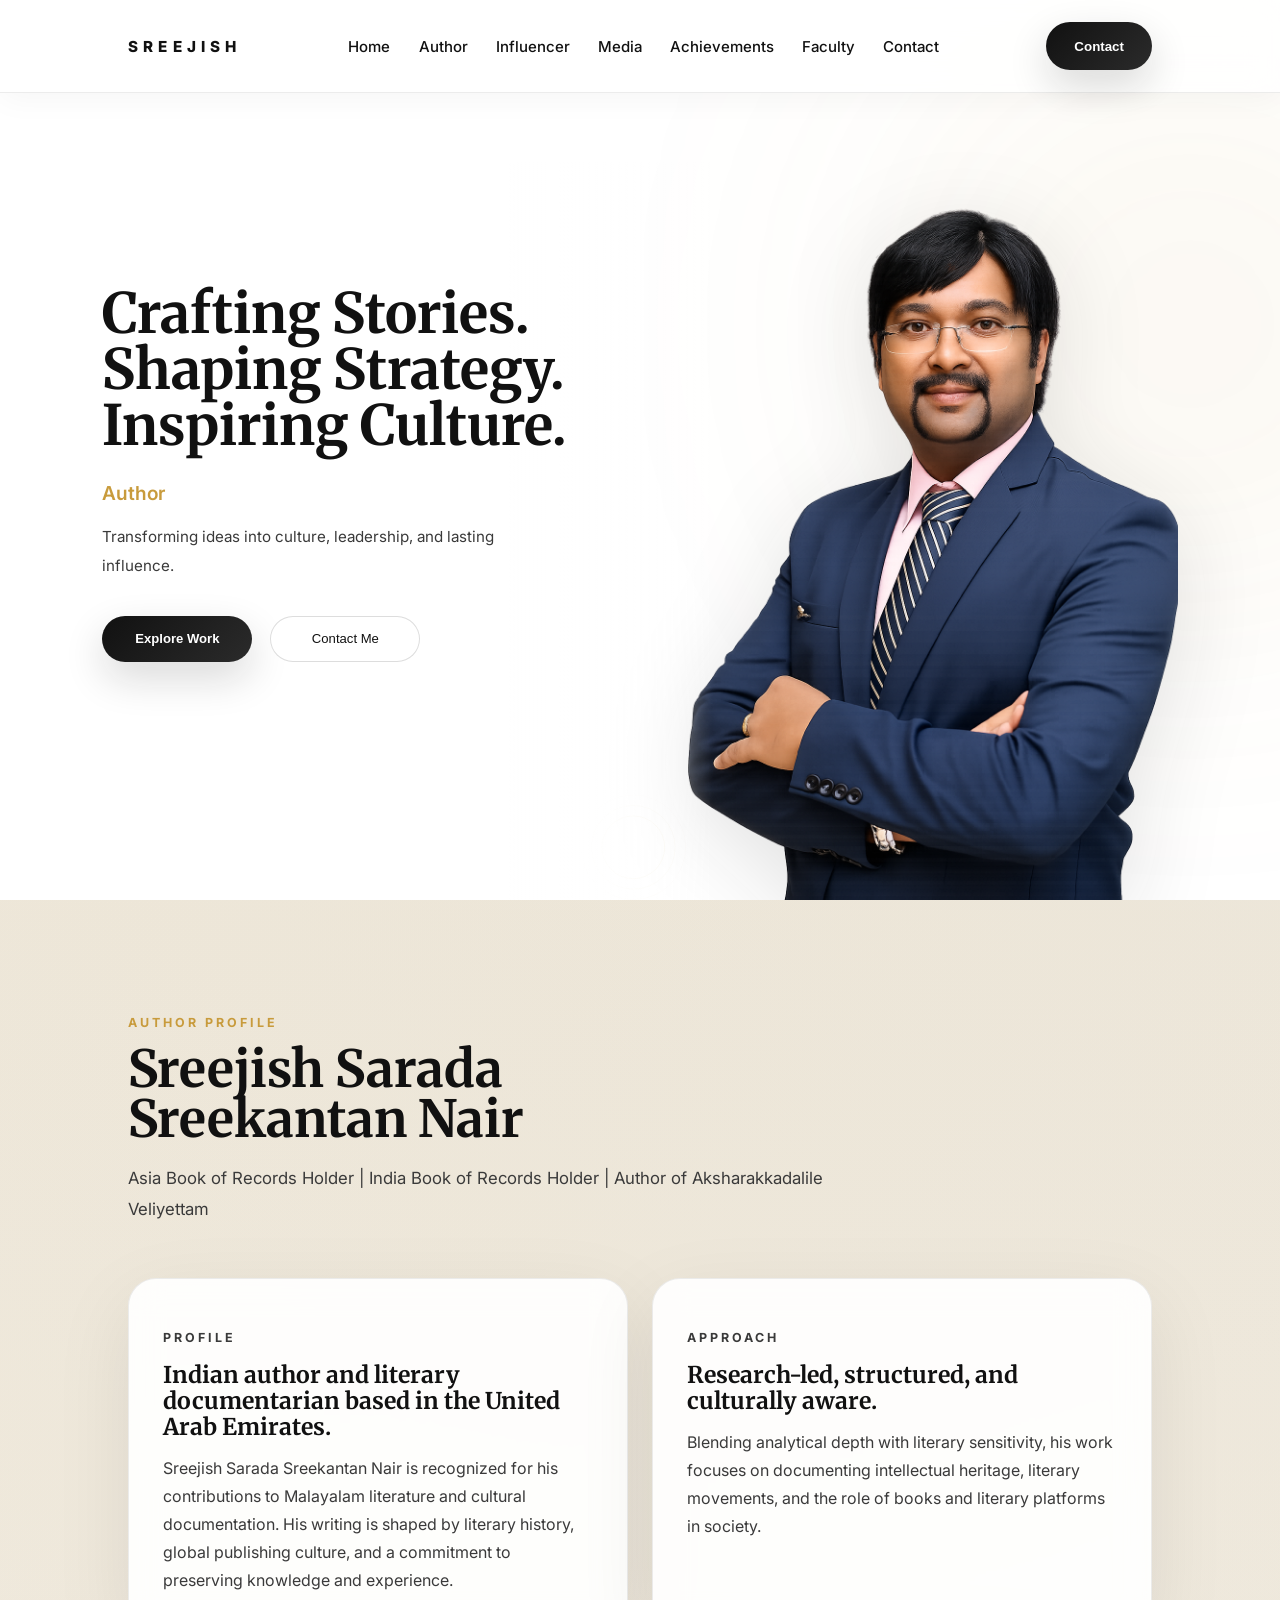
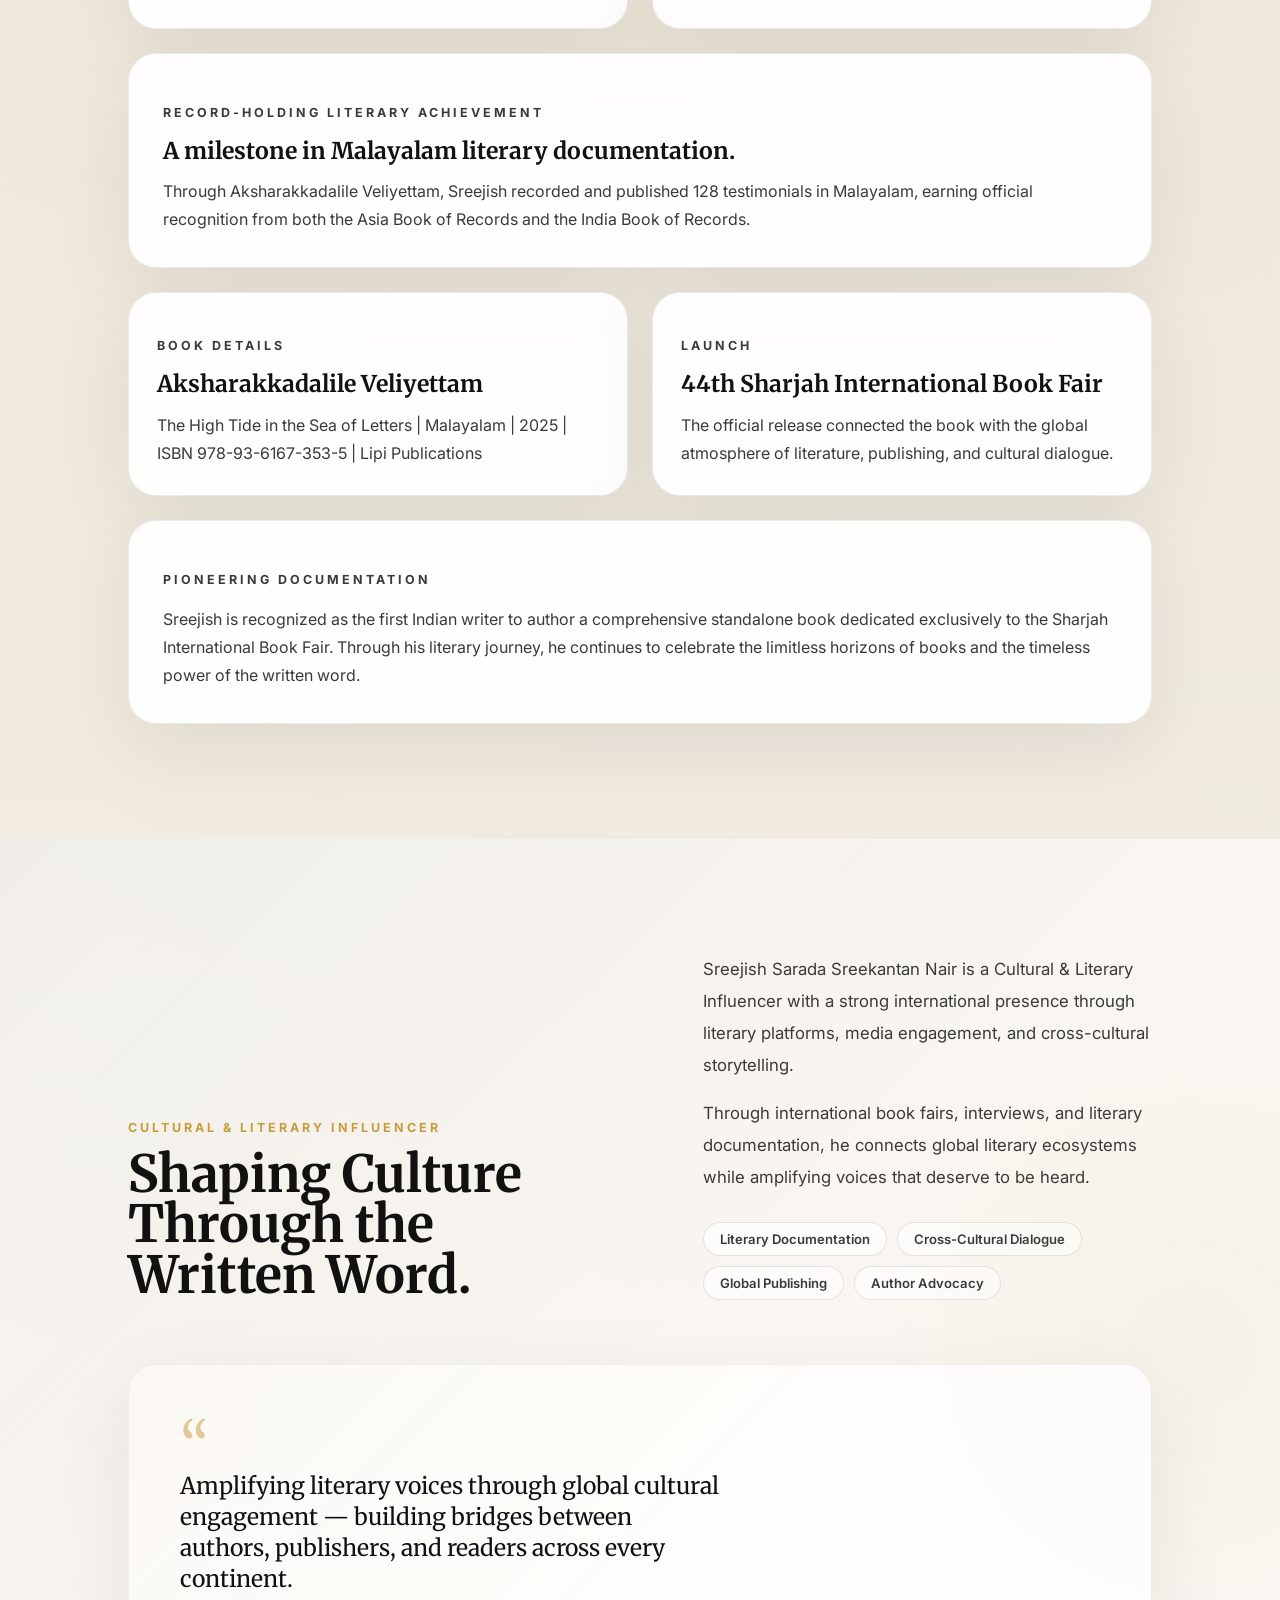
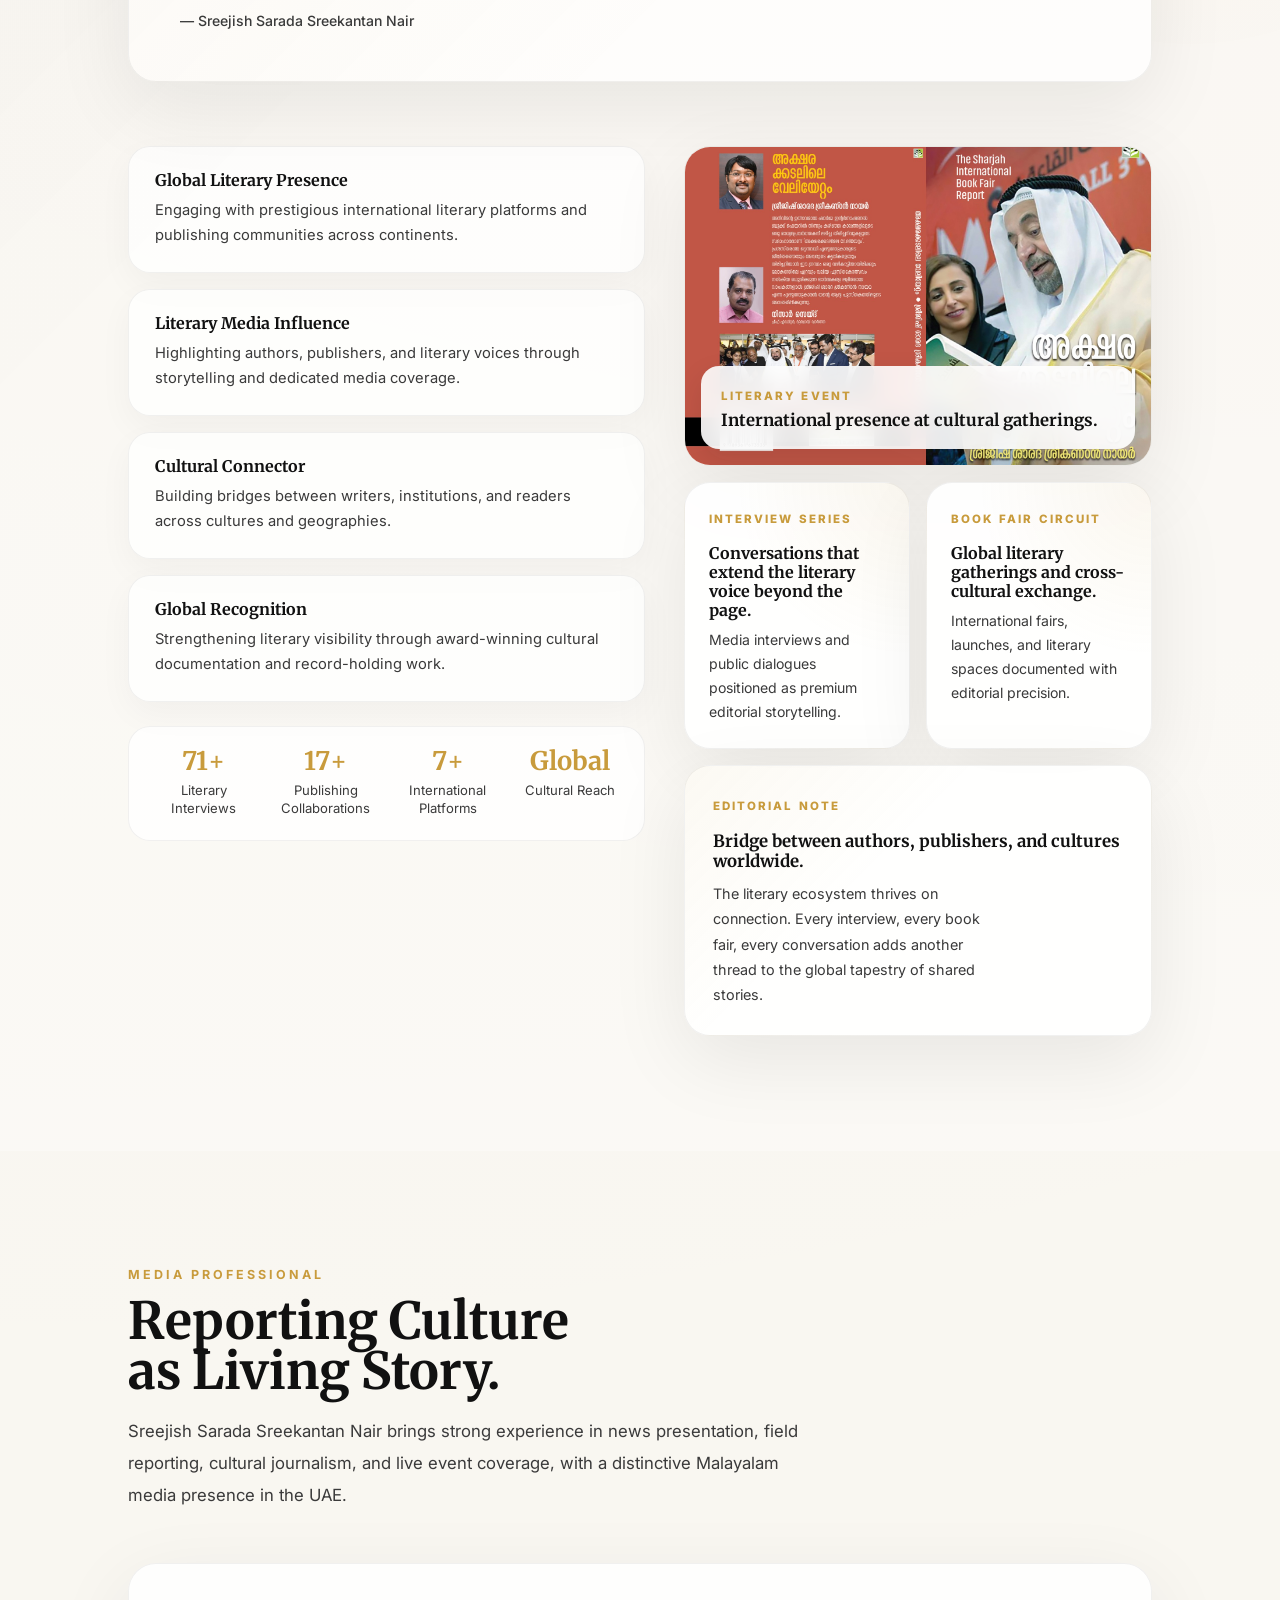
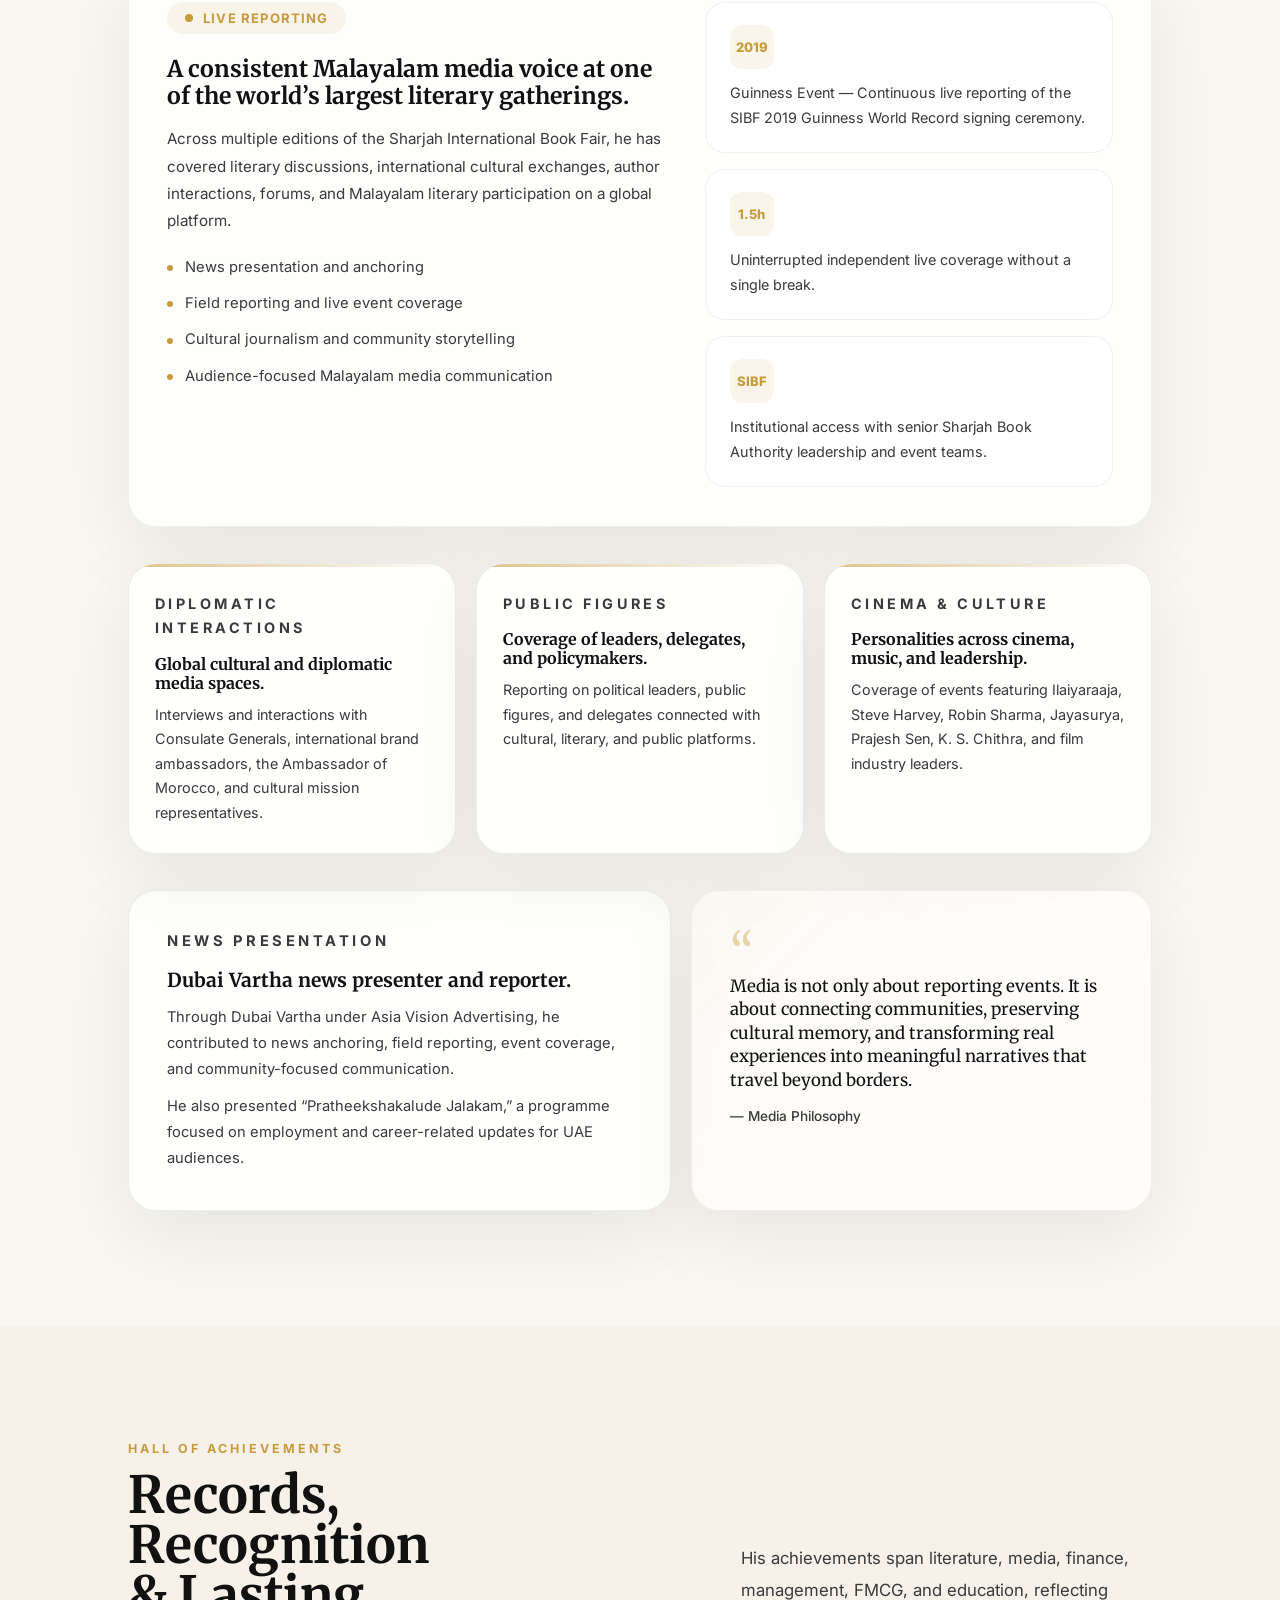
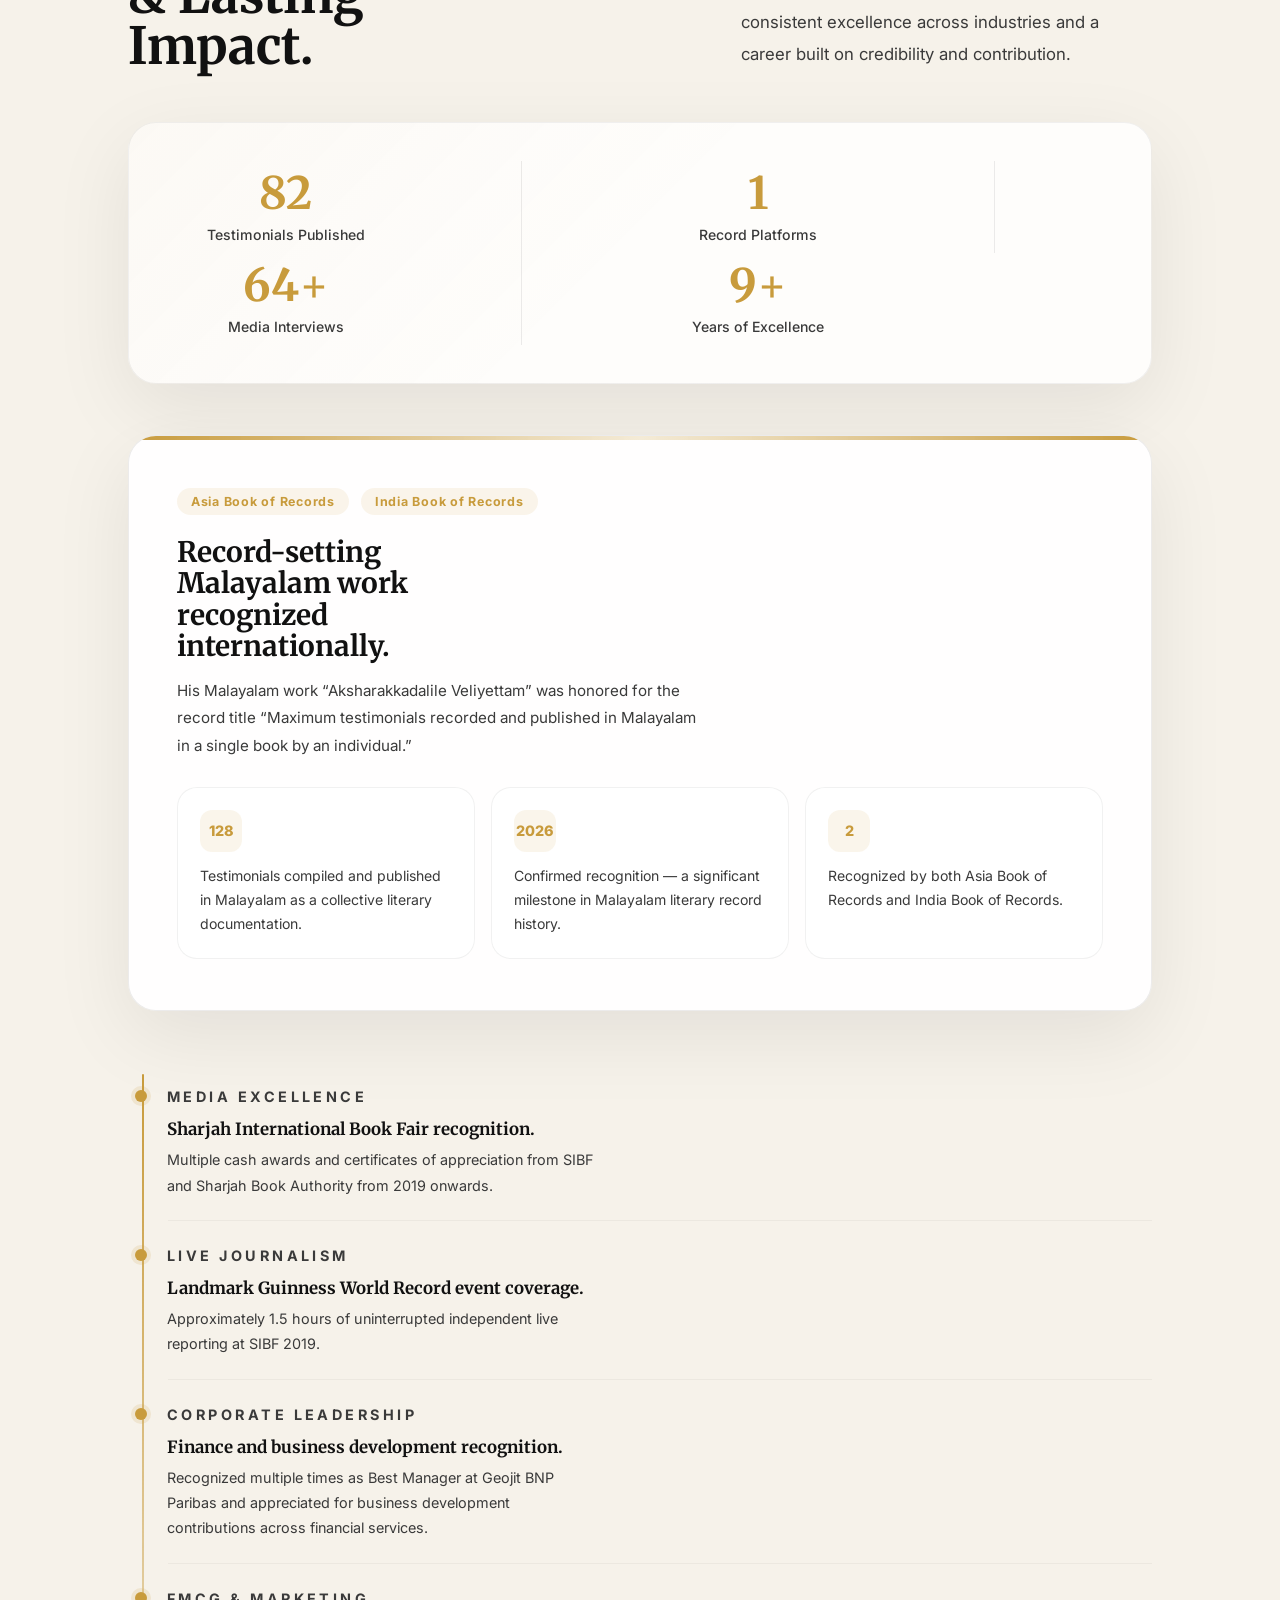
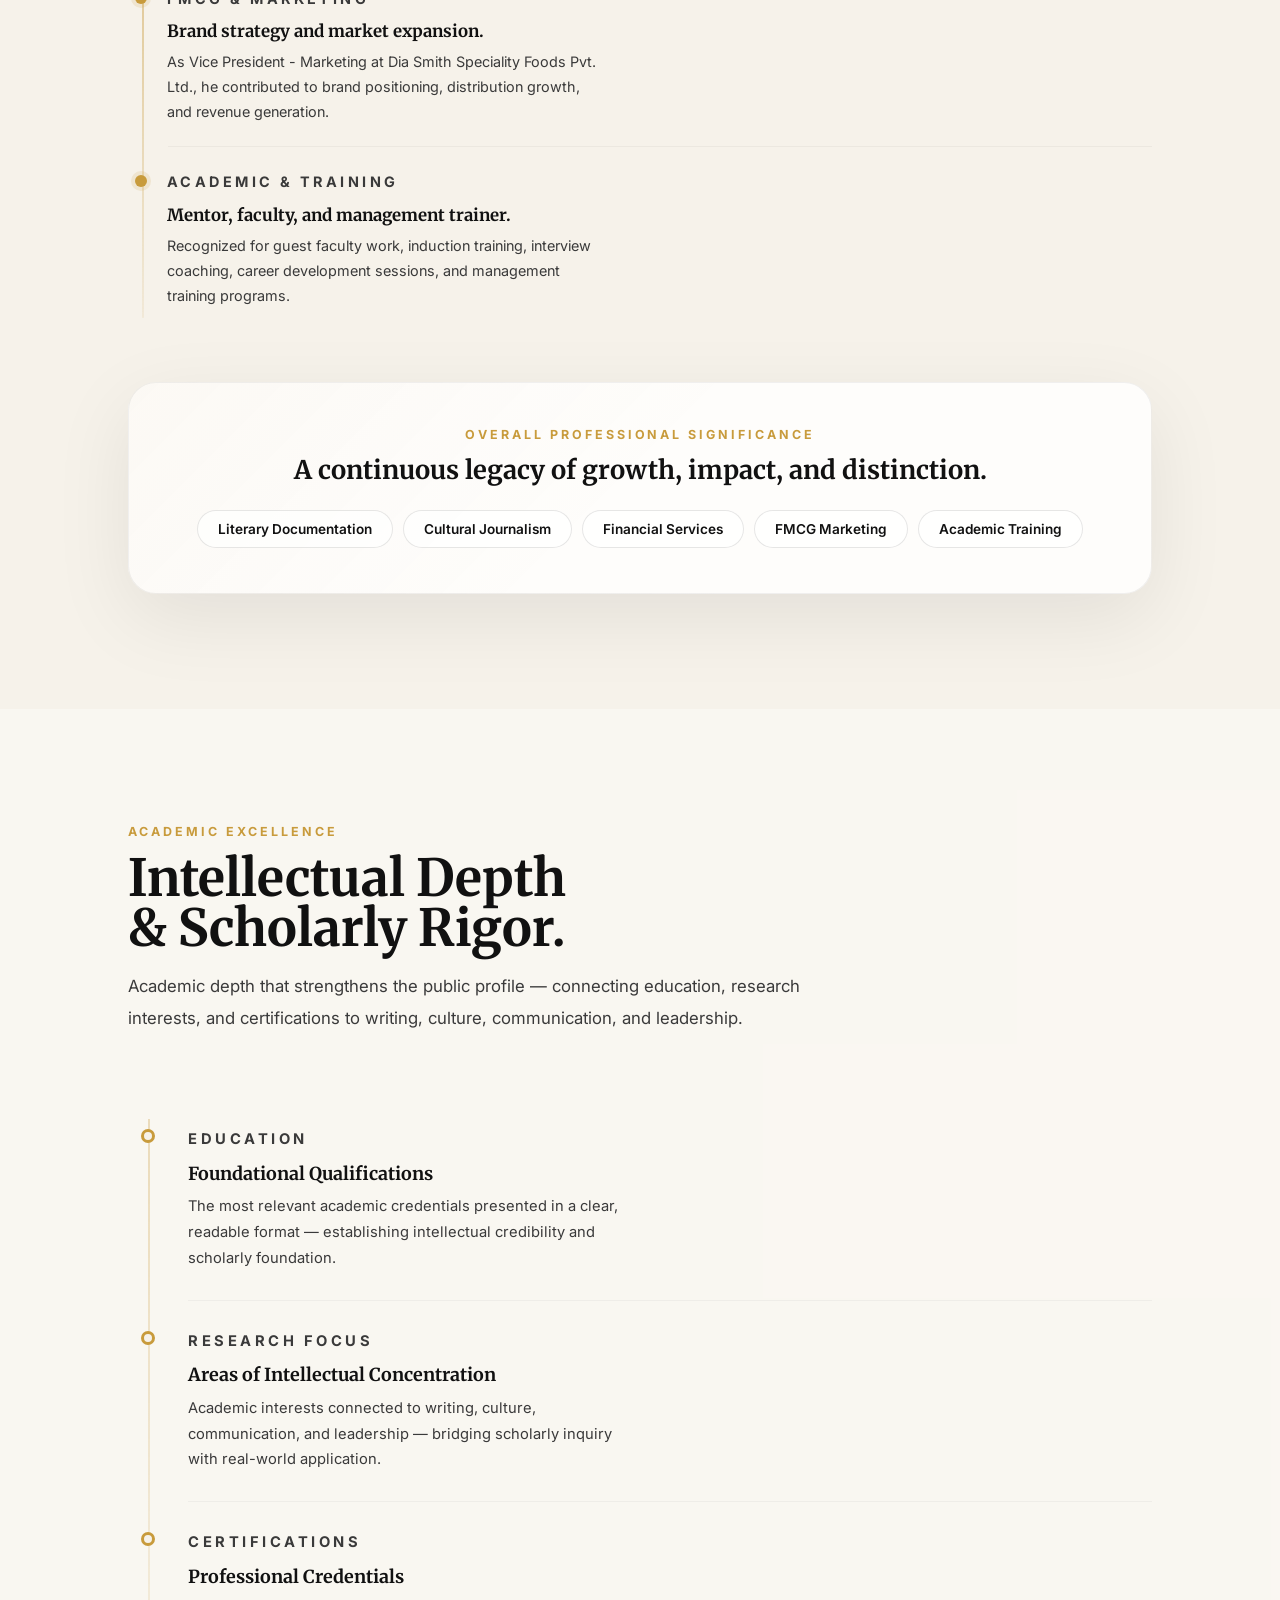
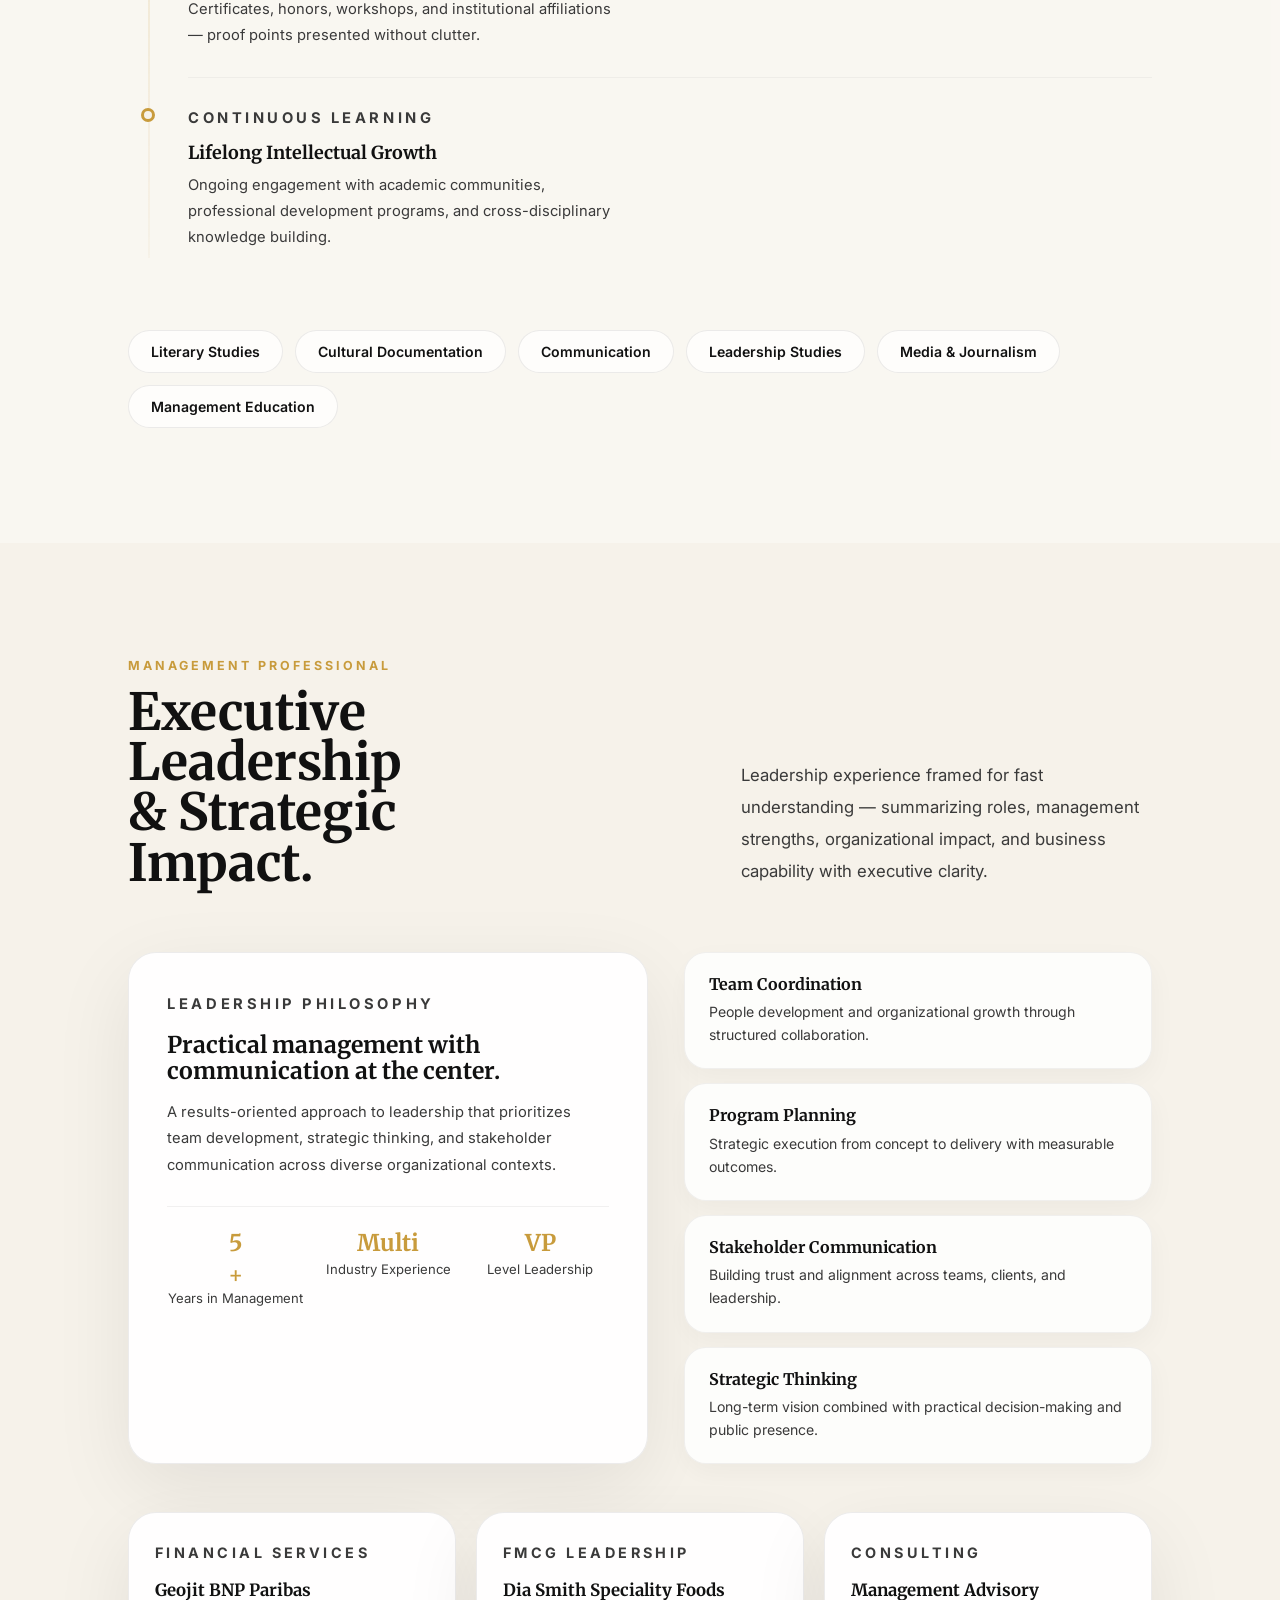
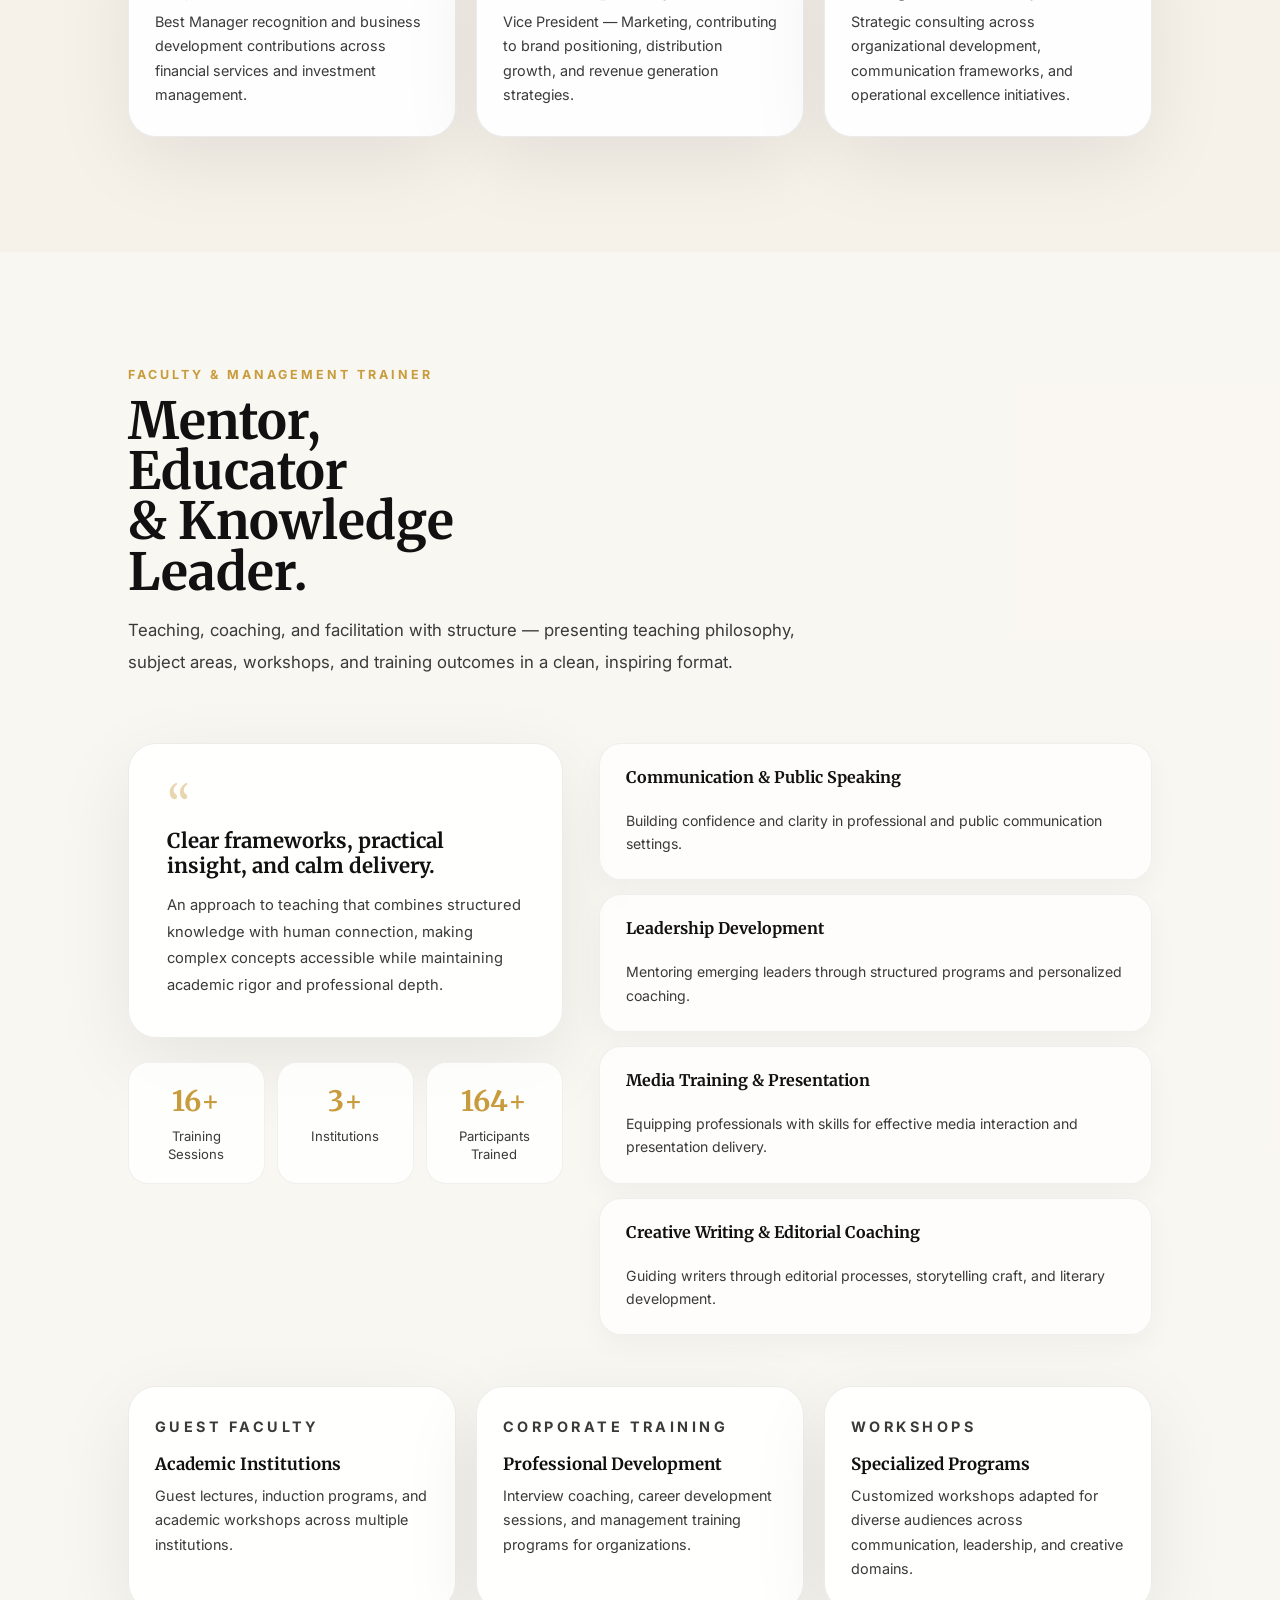
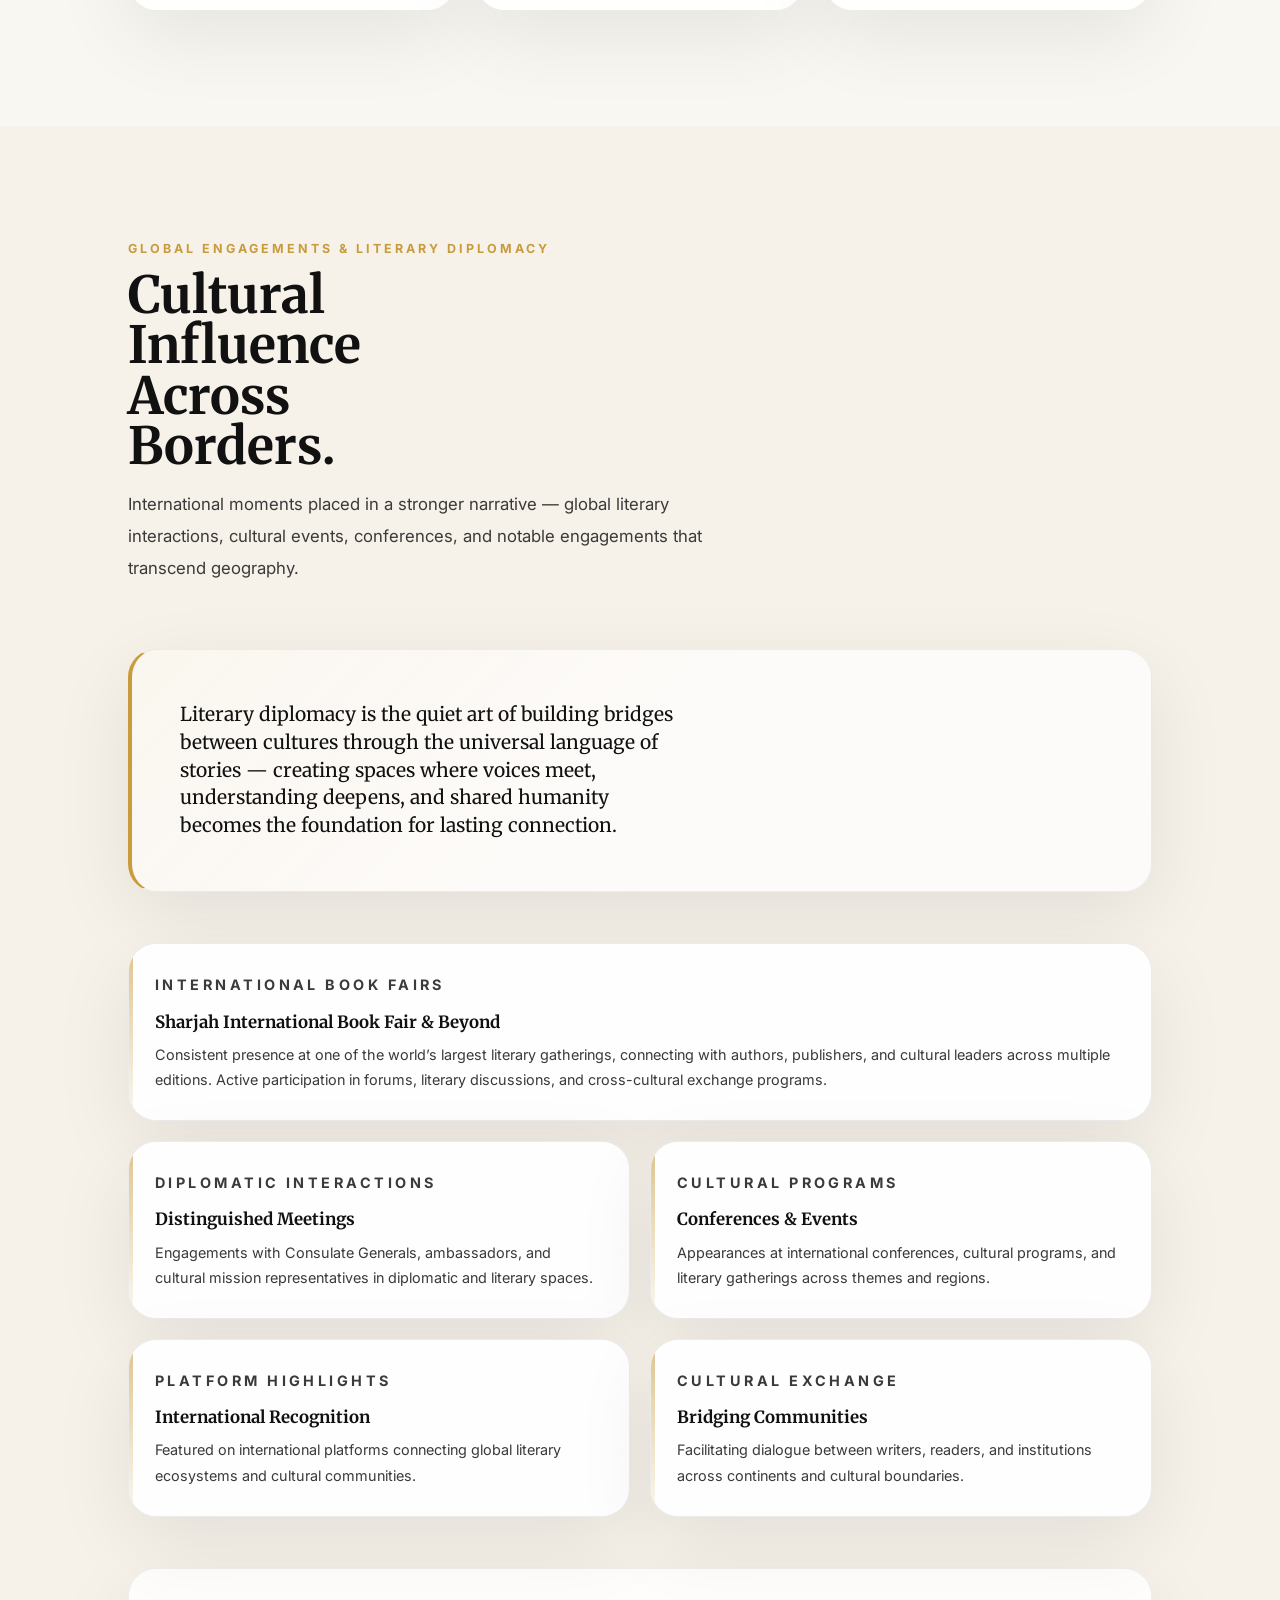
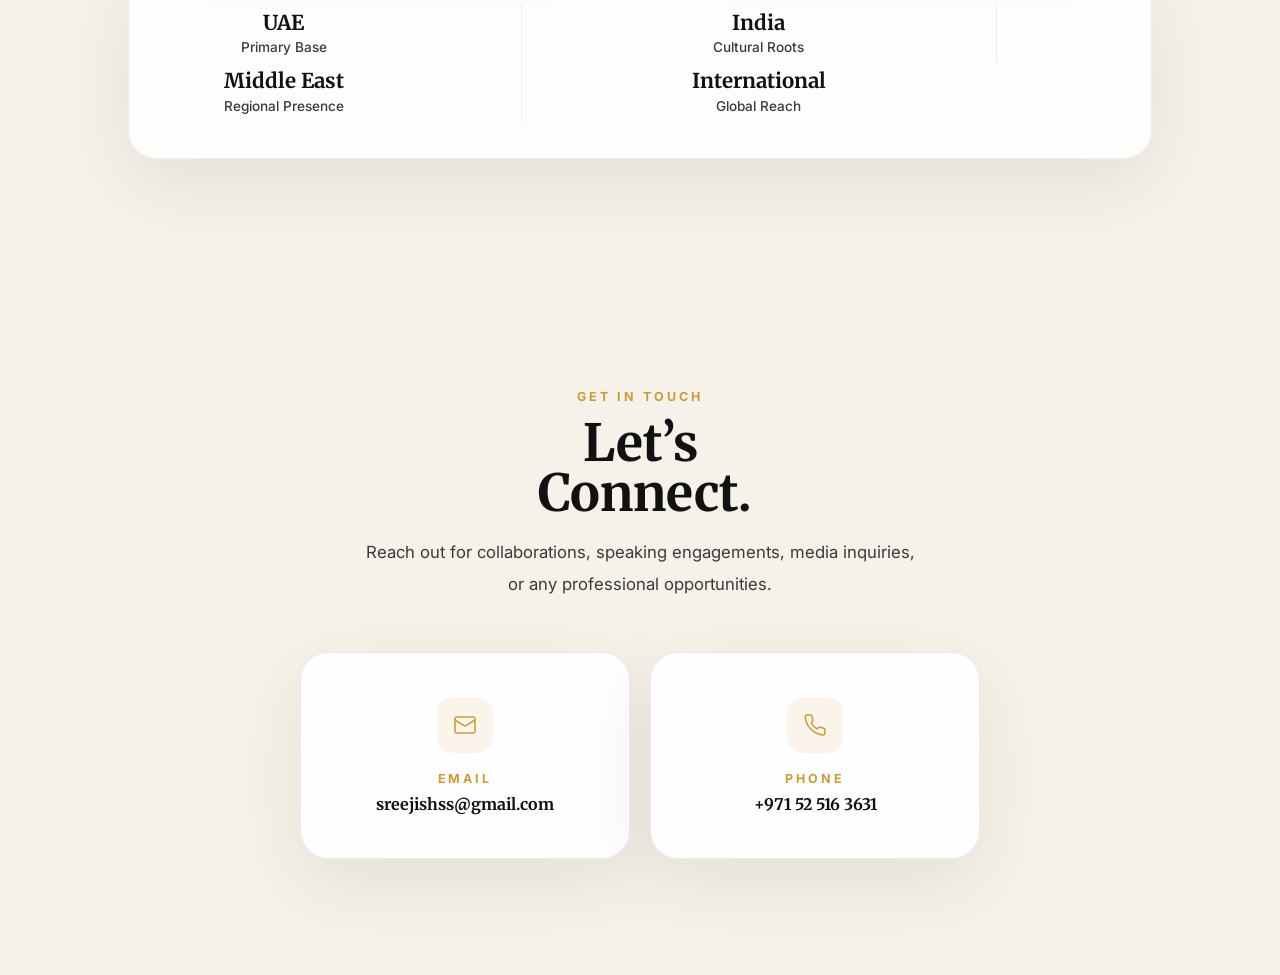
==== commit 9bb894e3: "Update heading font to Merriweather and fix desktop heading text faded overlap issue" ====
--- a/index.html
+++ b/index.html
@@ -16,7 +16,7 @@
     <!-- Google Fonts -->
     <link rel="preconnect" href="https://fonts.googleapis.com">
 
-    <link href="https://fonts.googleapis.com/css2?family=Playfair+Display:wght@400;600;700&family=Inter:wght@300;400;500;600;700&display=swap" rel="stylesheet">
+    <link href="https://fonts.googleapis.com/css2?family=Merriweather:ital,wght@0,300;0,400;0,700;0,900;1,300;1,400&family=Inter:wght@300;400;500;600;700&display=swap" rel="stylesheet">
 </head>
 
 <body>
--- a/css/variables.css
+++ b/css/variables.css
@@ -10,7 +10,7 @@
     --card-color: rgba(255, 255, 255, 0.92);
 
     /* FONTS */
-    --heading-font: 'Playfair Display', serif;
+    --heading-font: 'Merriweather', serif;
     --body-font: 'Inter', sans-serif;
 
     /* SPACING */
--- a/css/style.css
+++ b/css/style.css
@@ -7,6 +7,8 @@
 
 html{
     scroll-behavior:smooth;
+    overflow-x:hidden;
+    width:100%;
 }
 
 body{
@@ -537,6 +539,8 @@
     max-width:520px;
     align-self:center;
     padding-bottom:clamp(42px,8vh,90px);
+    position:relative;
+    z-index:5;
 
 }
 
--- a/css/responsive.css
+++ b/css/responsive.css
@@ -231,9 +231,9 @@
 		inset:0;
 		display:flex;
 		flex-direction:column;
-		justify-content:center;
+		justify-content:flex-start;
 		align-items:center;
-		padding:0 24px;
+		padding:110px 24px 40px;
 		border:0;
 		border-radius:0;
 		background:rgba(255,255,255,0.98);
@@ -243,8 +243,9 @@
 		z-index:999;
 		opacity:0;
 		visibility:hidden;
-		transform:translateY(12px);
+		transform:translateY(-20px);
 		transition:opacity 0.35s ease, transform 0.35s ease, visibility 0.35s ease;
+		overflow-y:auto;
 	}
 
 	.navbar.is-open nav{
@@ -644,12 +645,7 @@
 		background:#ffffff;
 	}
 
-	#author .section-overline,
-	#author .section-title,
-	#author .section-intro,
-	#author .section-grid{
-		display:none;
-	}
+
 
 	.author-mobile-card{
 		display:grid;
@@ -1341,6 +1337,7 @@
 
 	/* Smooth scrolling */
 	html{
+		scroll-padding-top:80px;
 		-webkit-overflow-scrolling:touch;
 	}
 
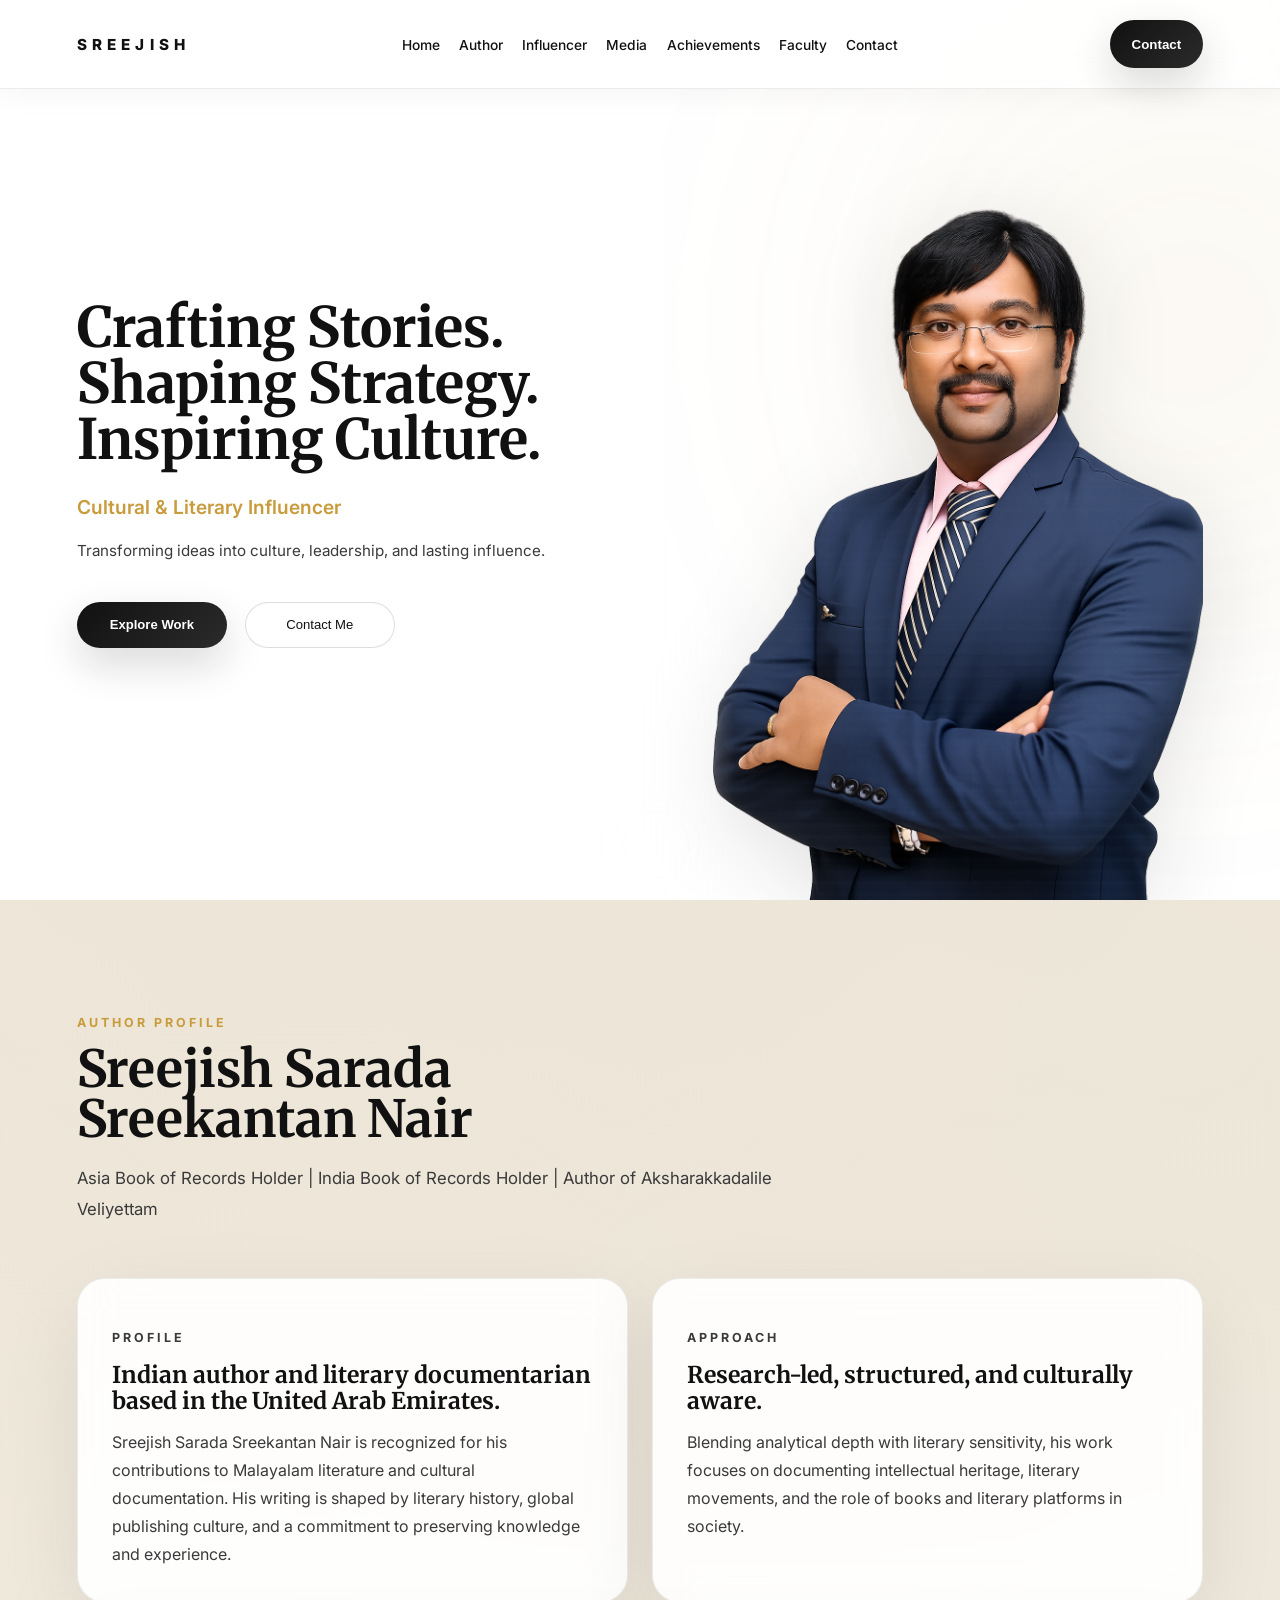
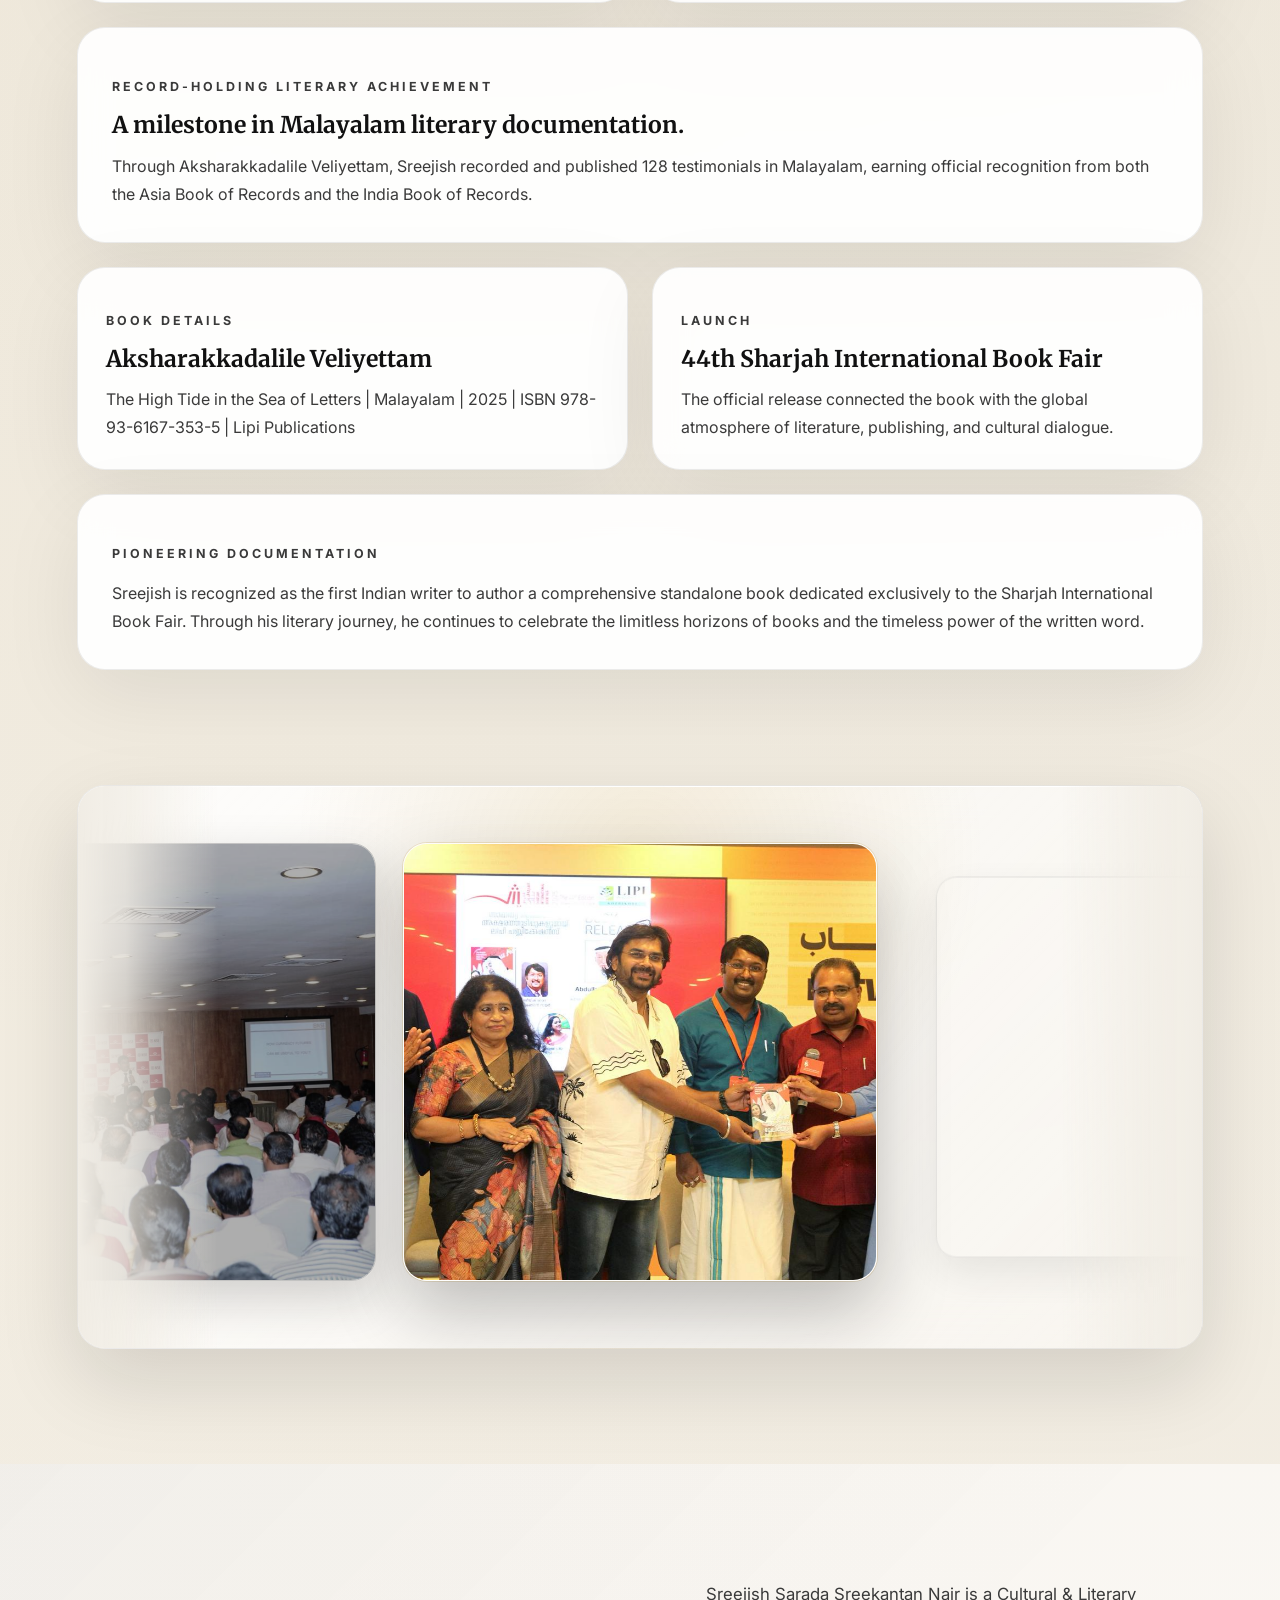
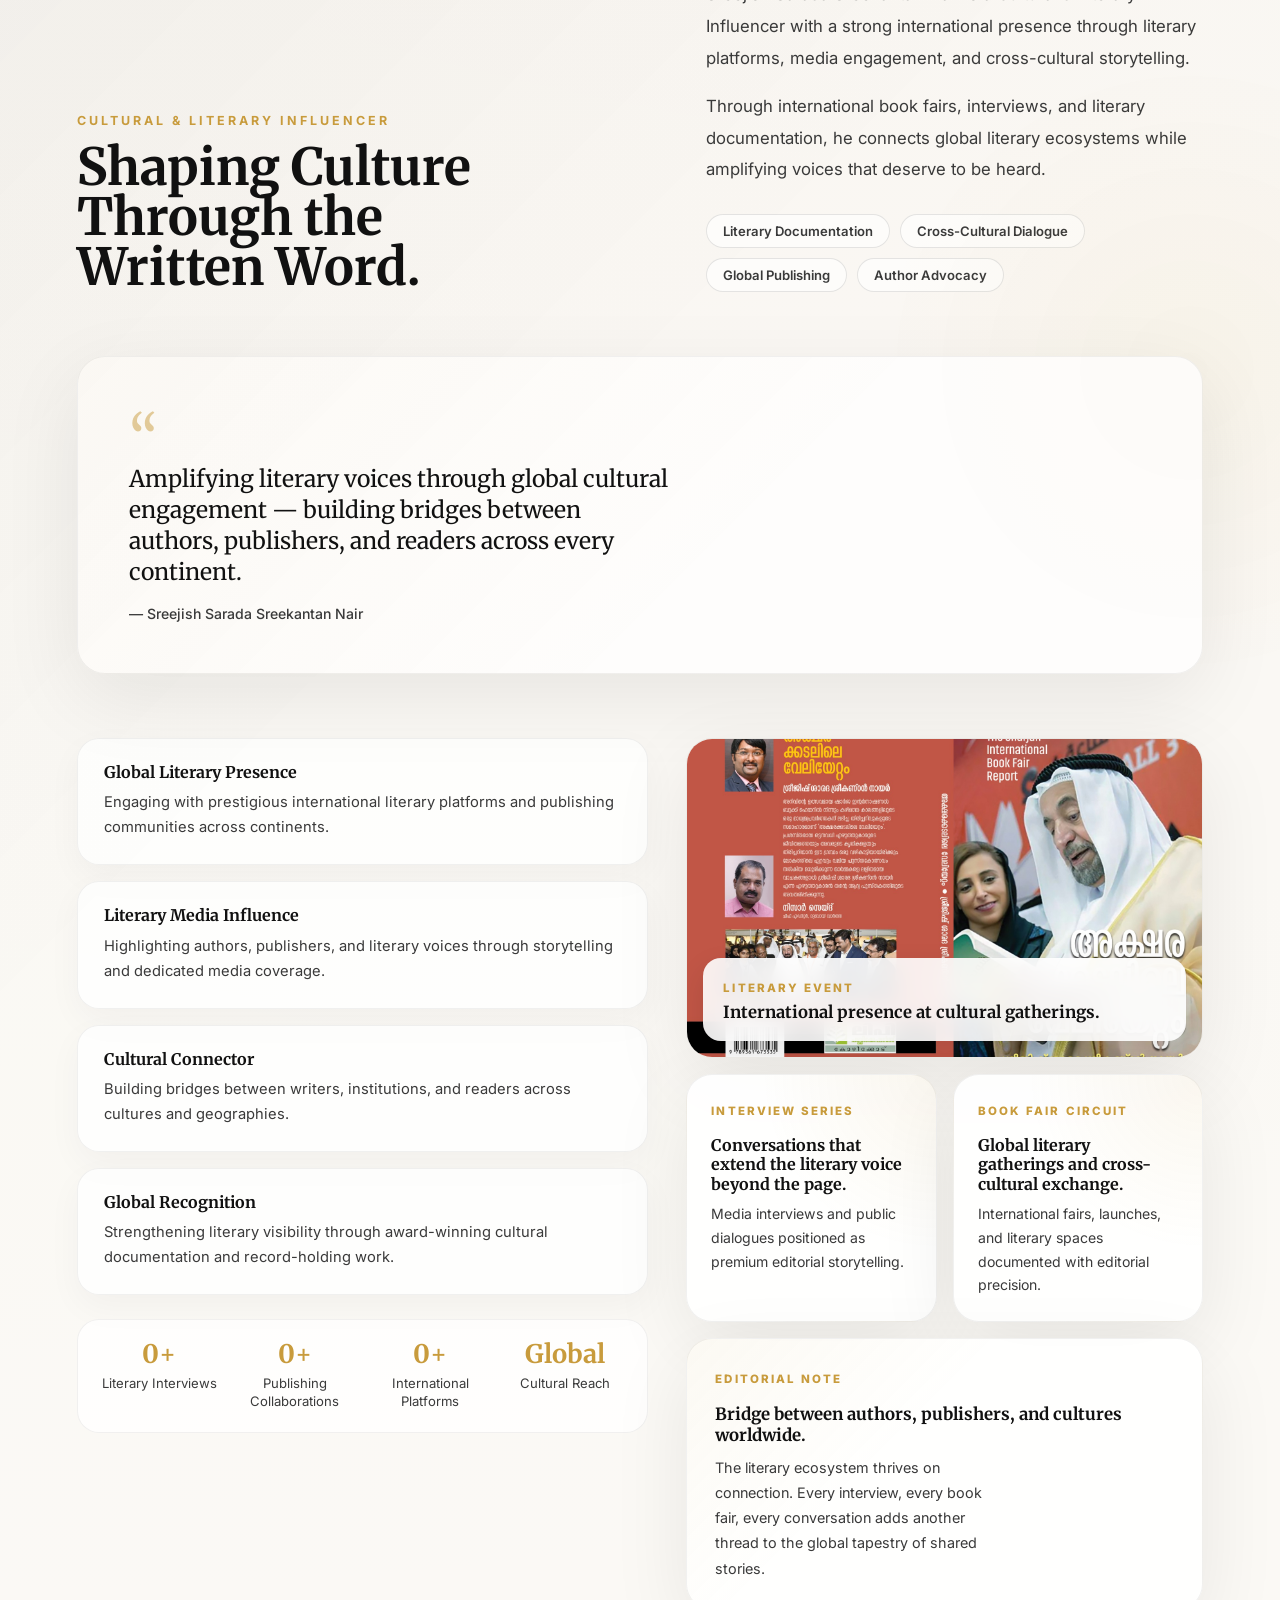
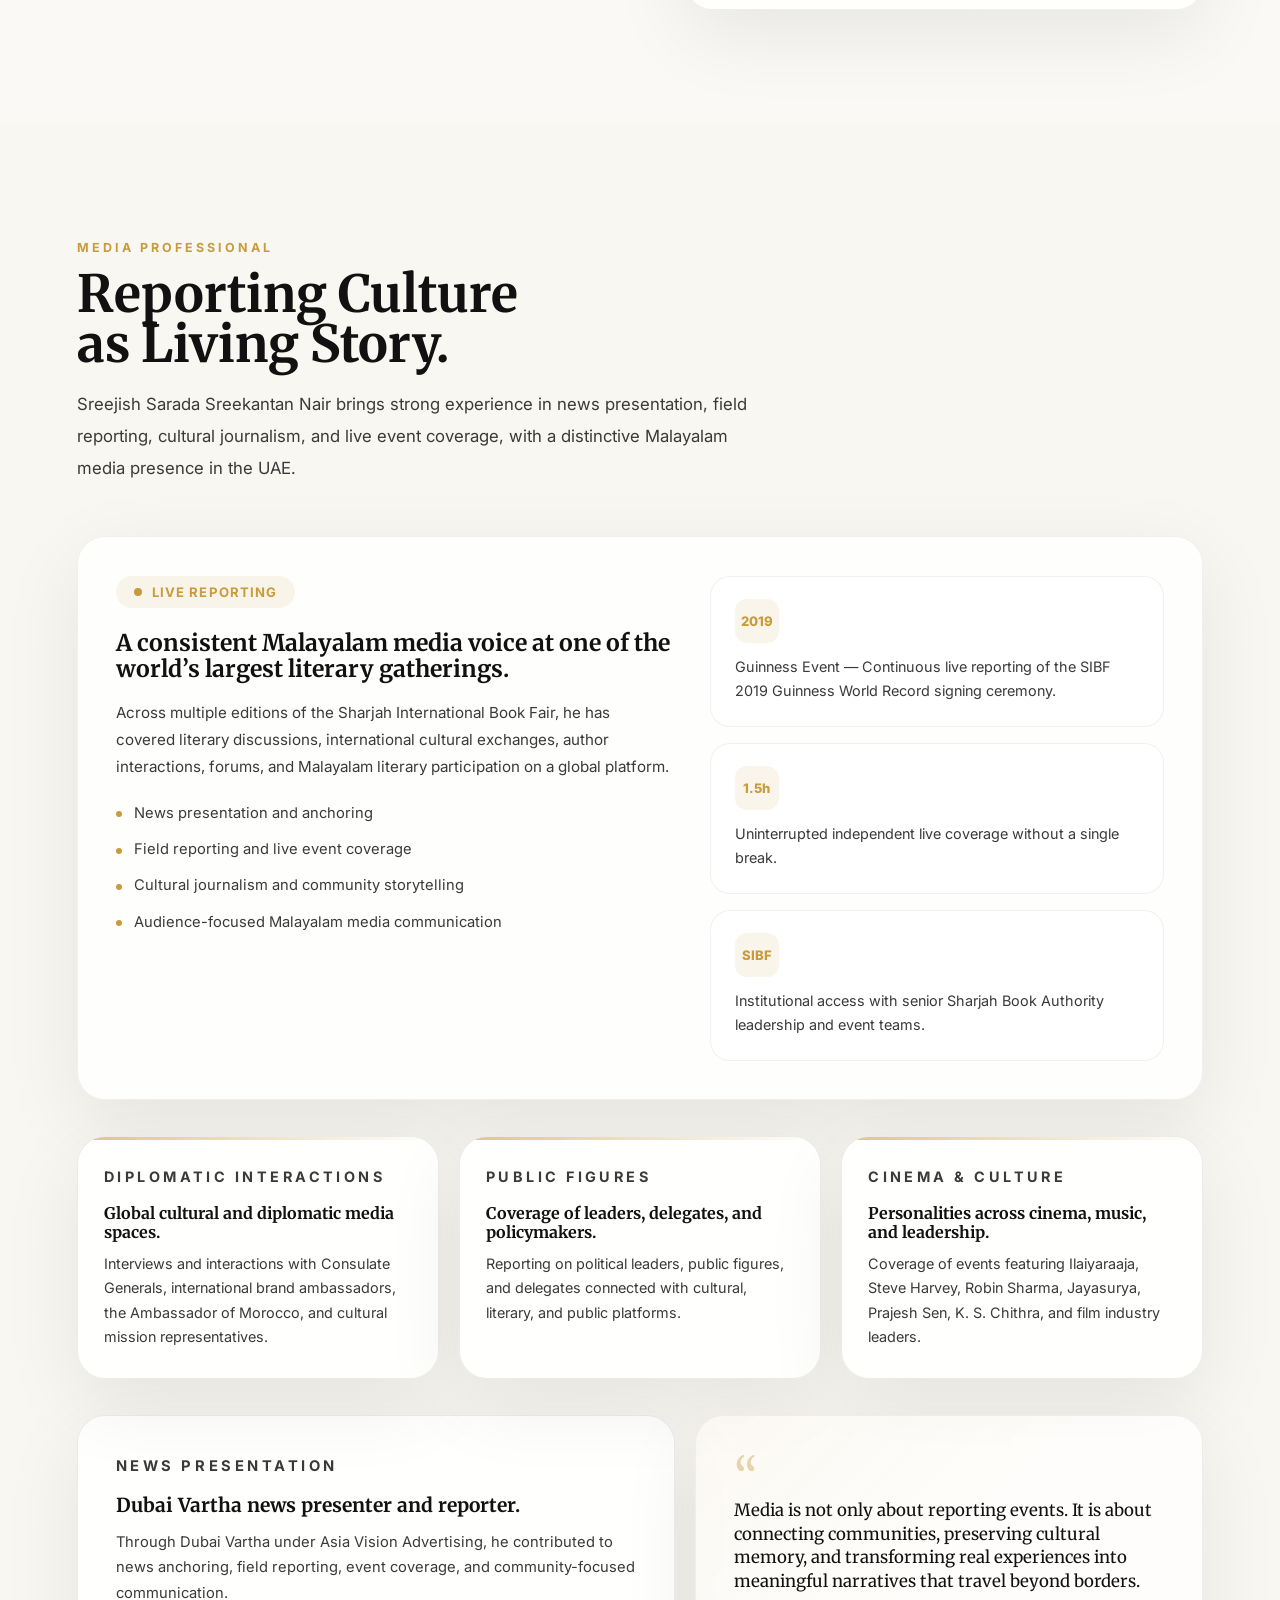
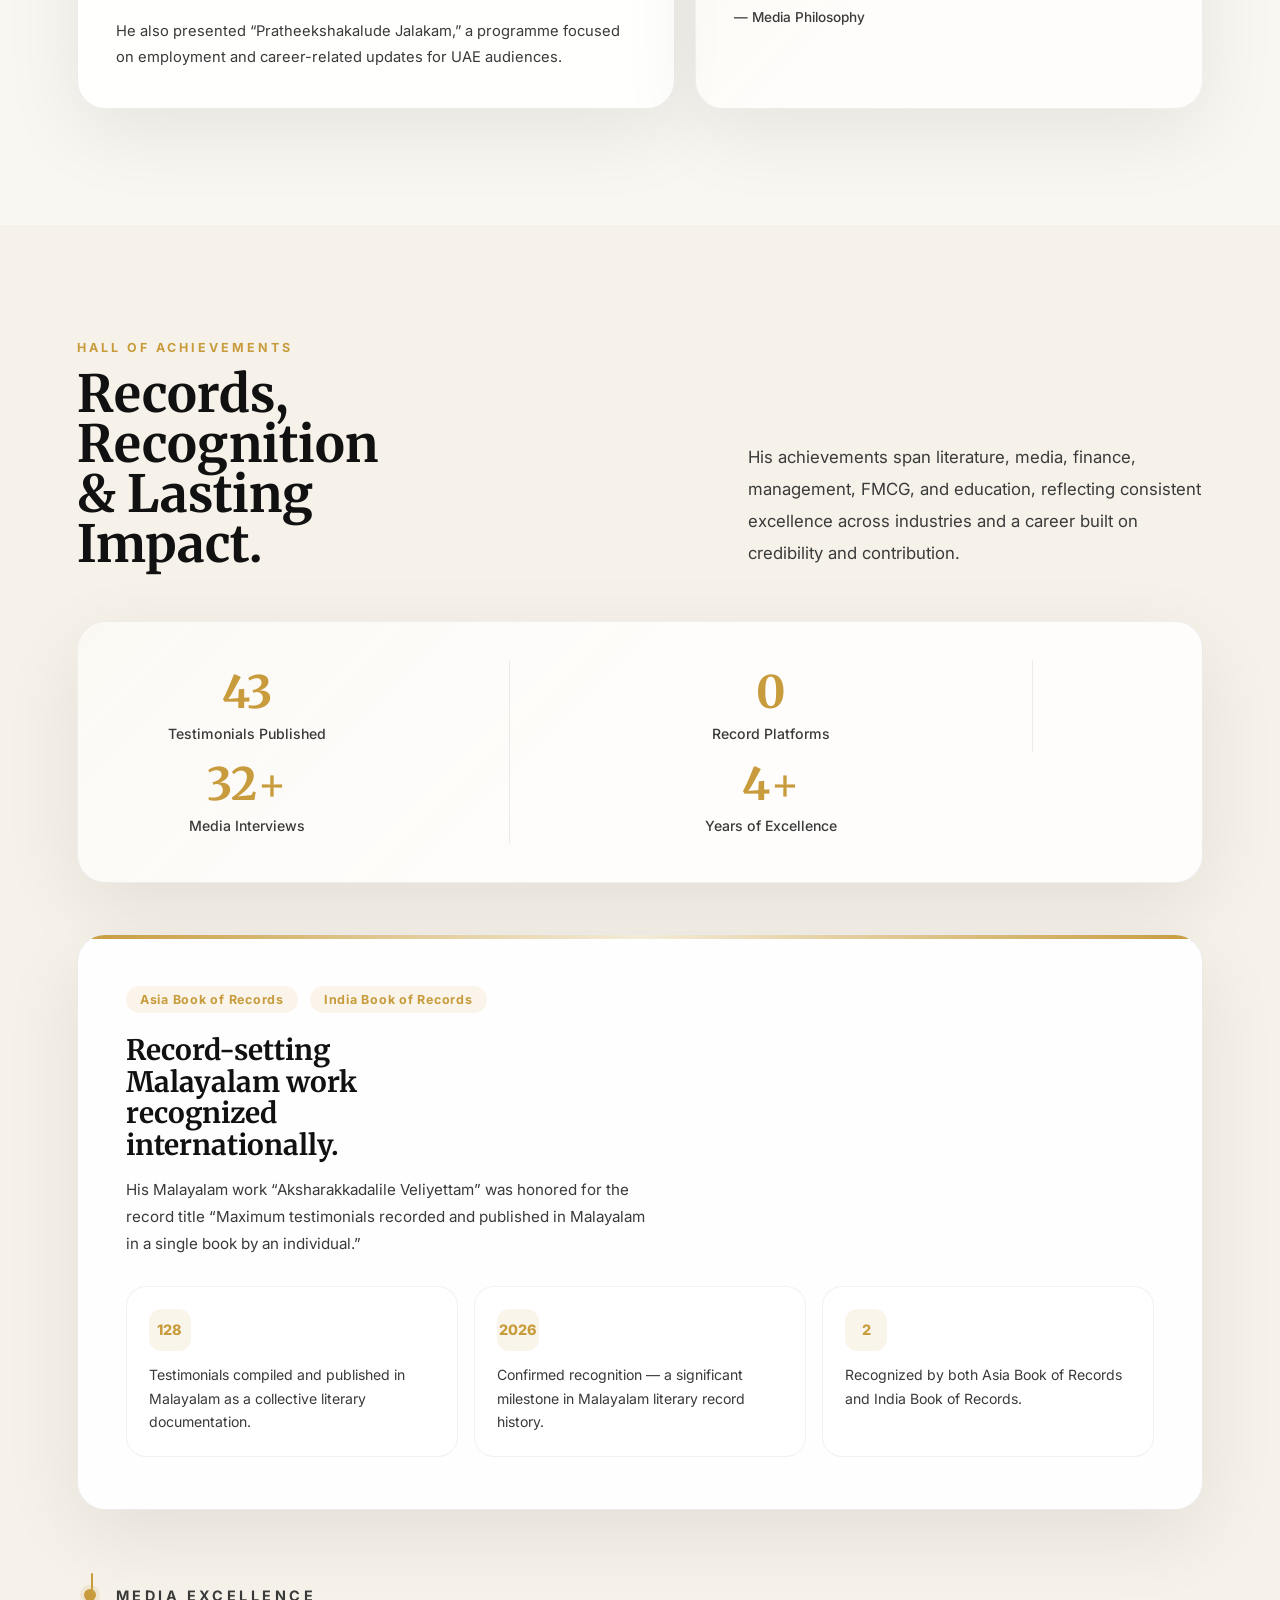
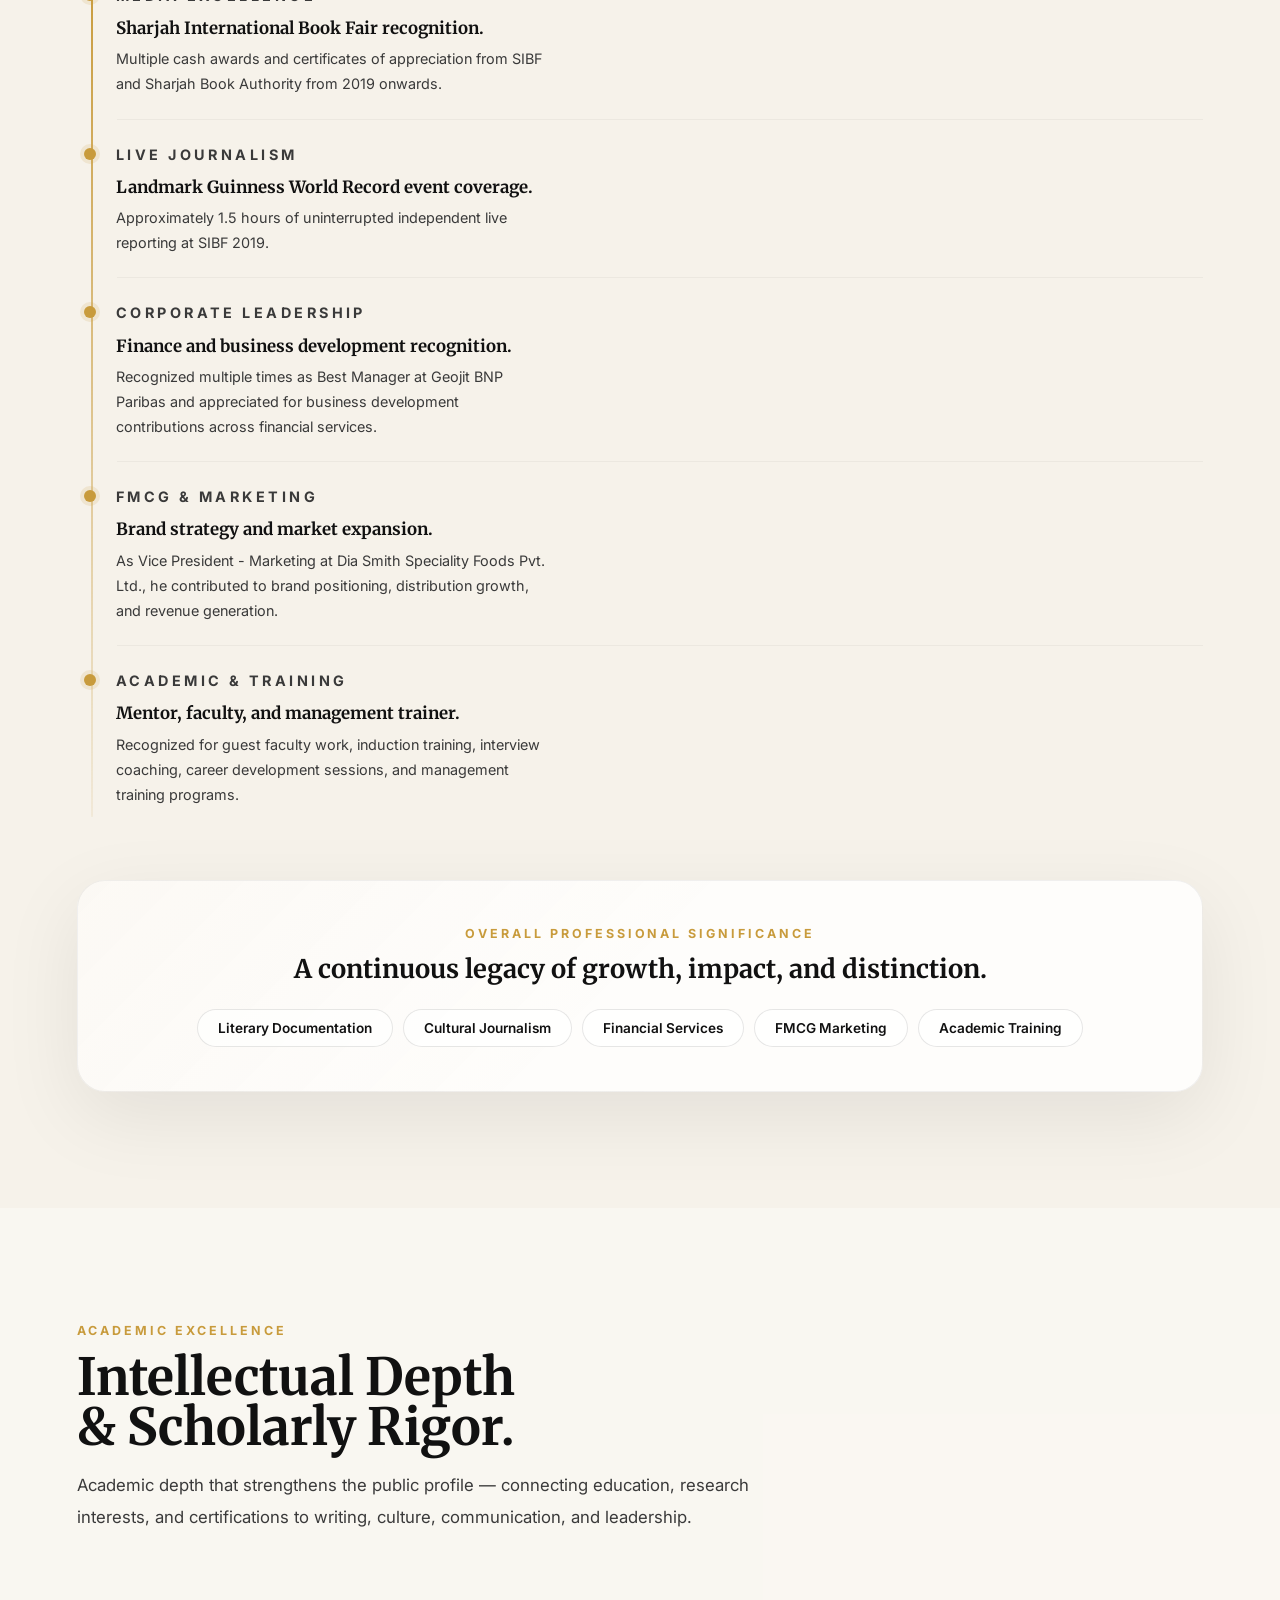
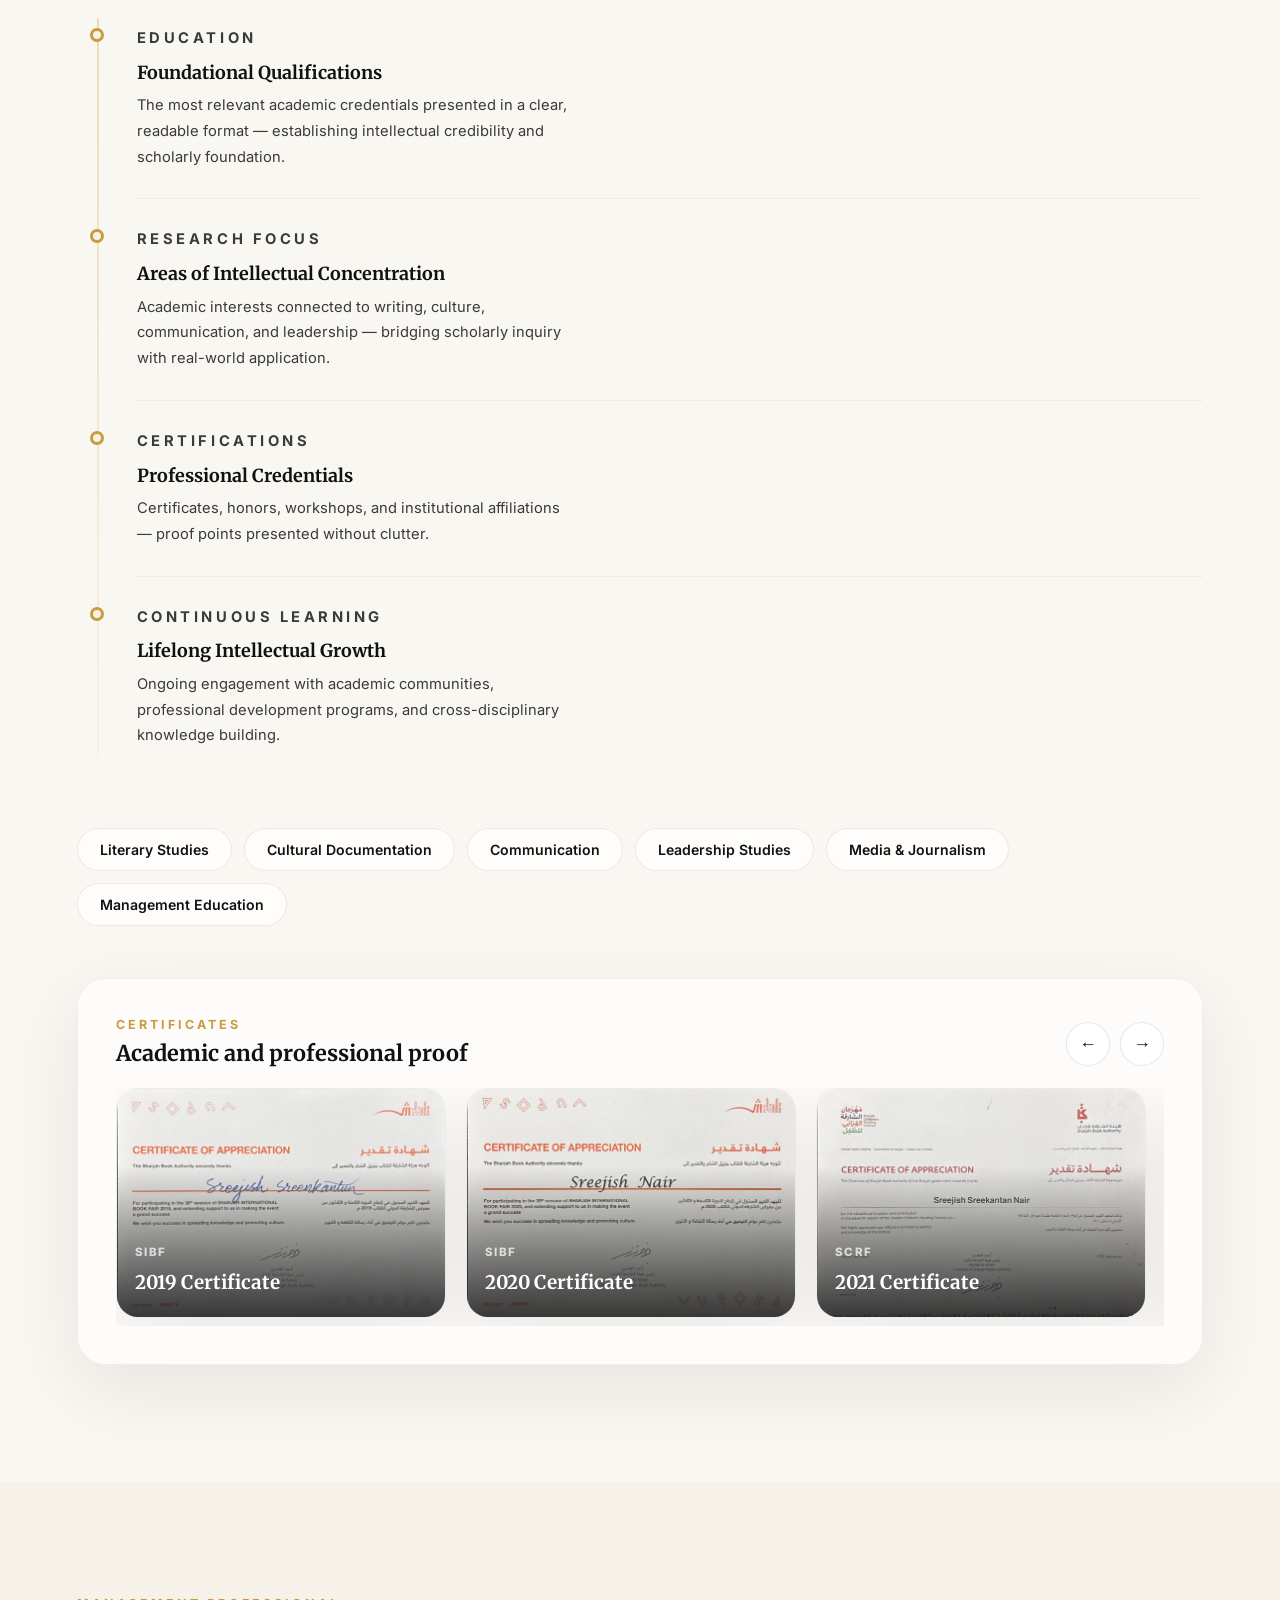
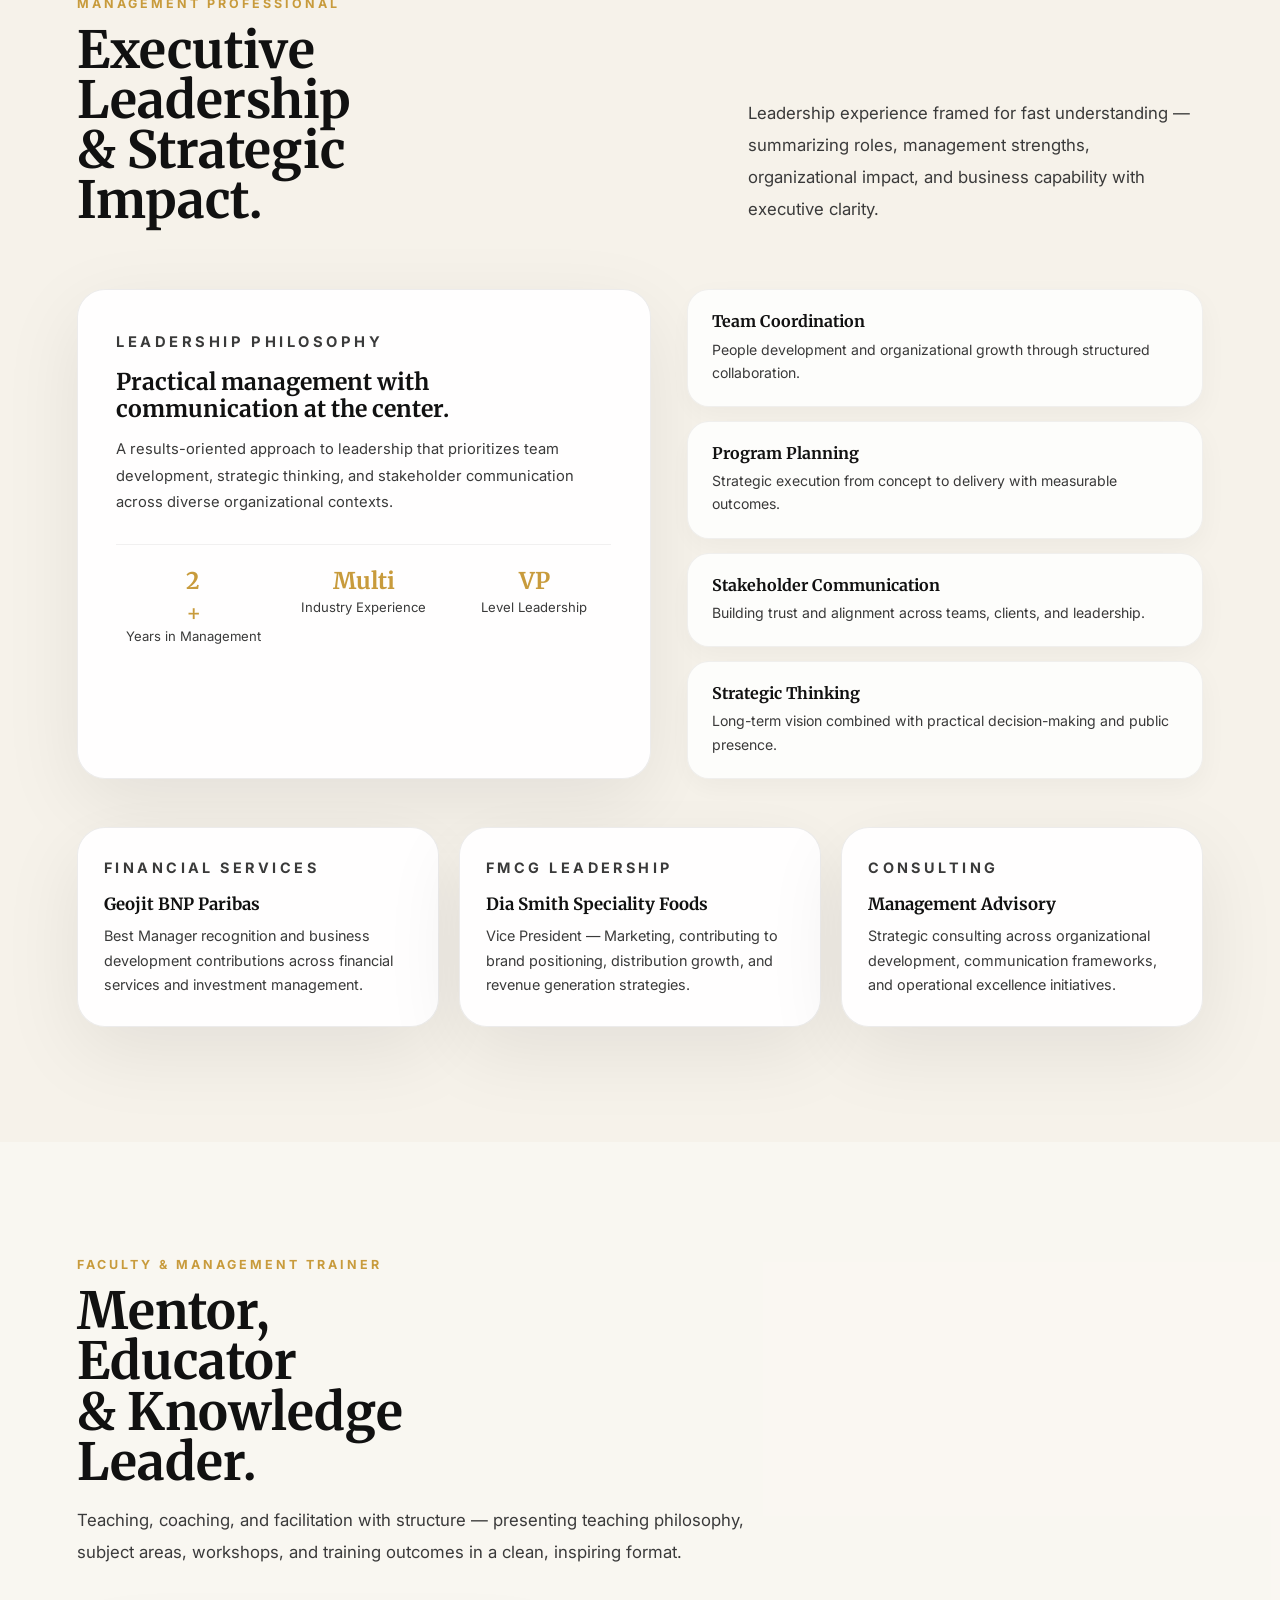
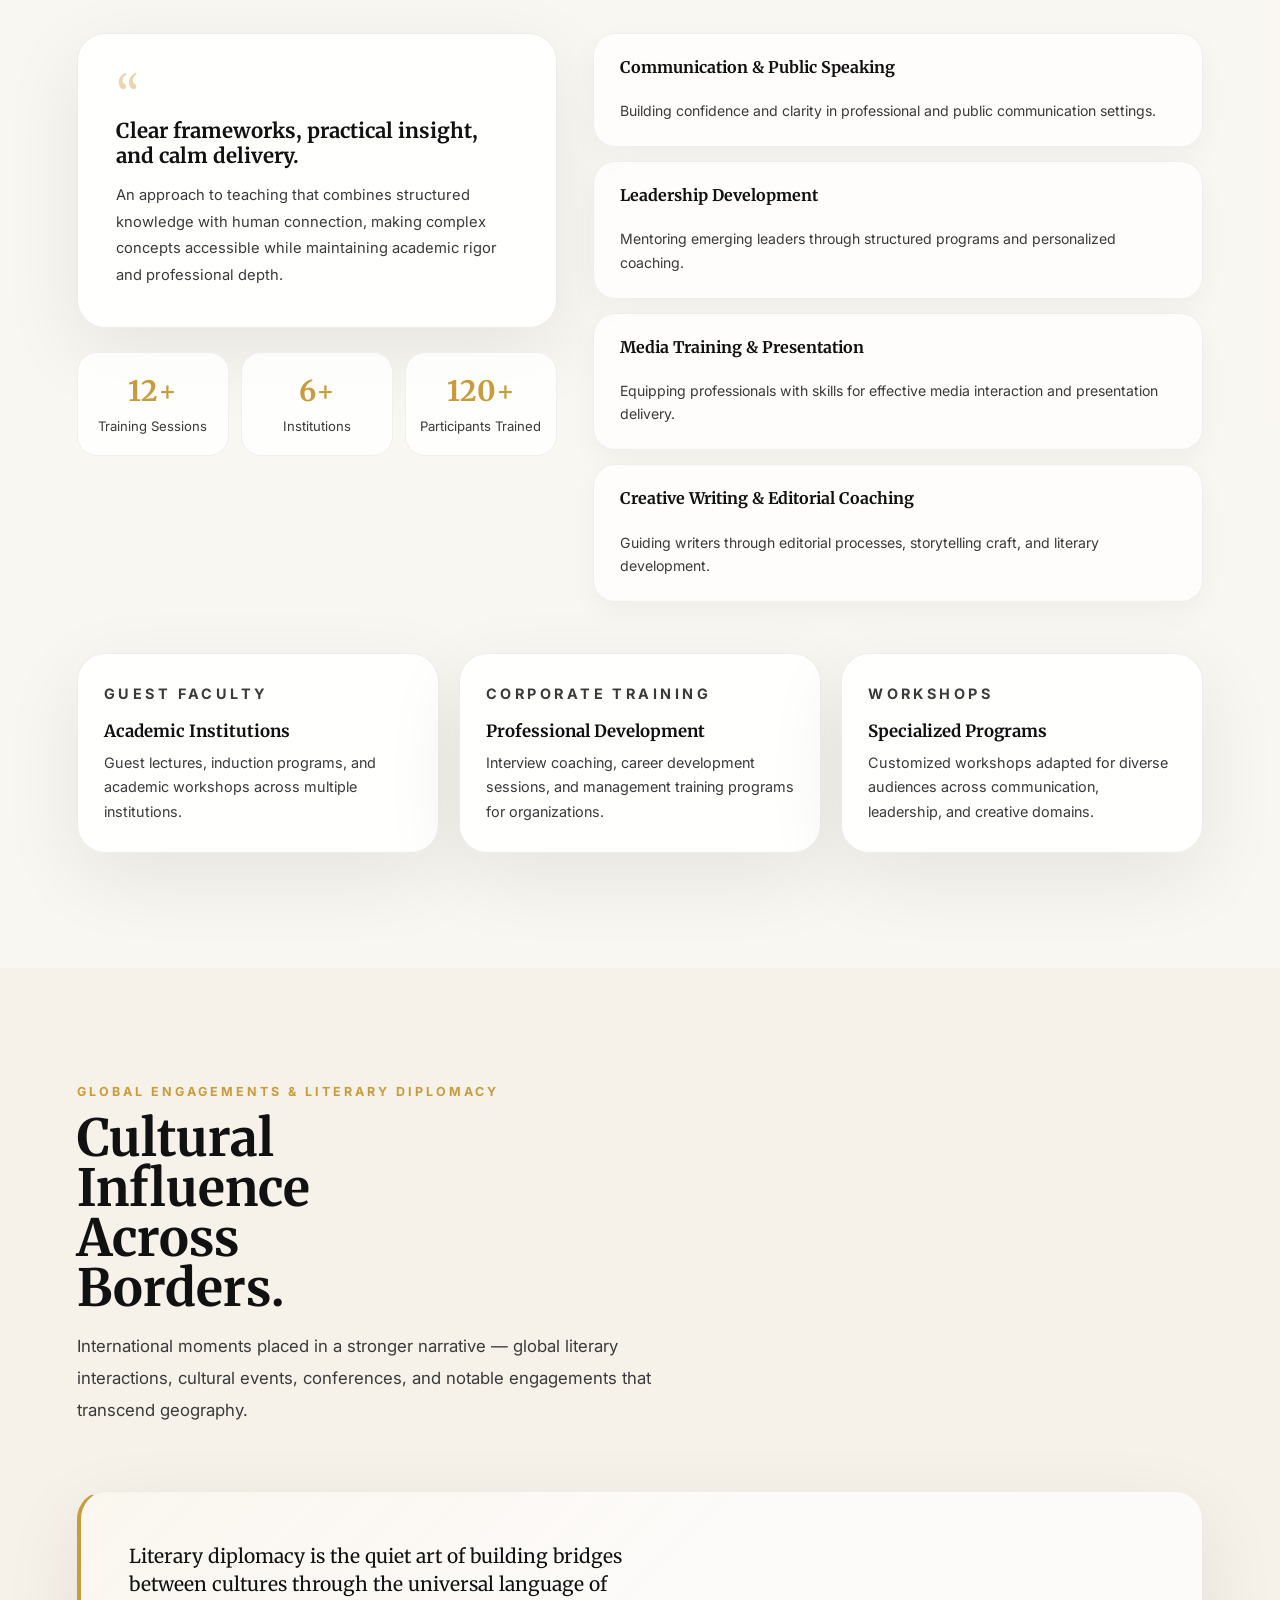
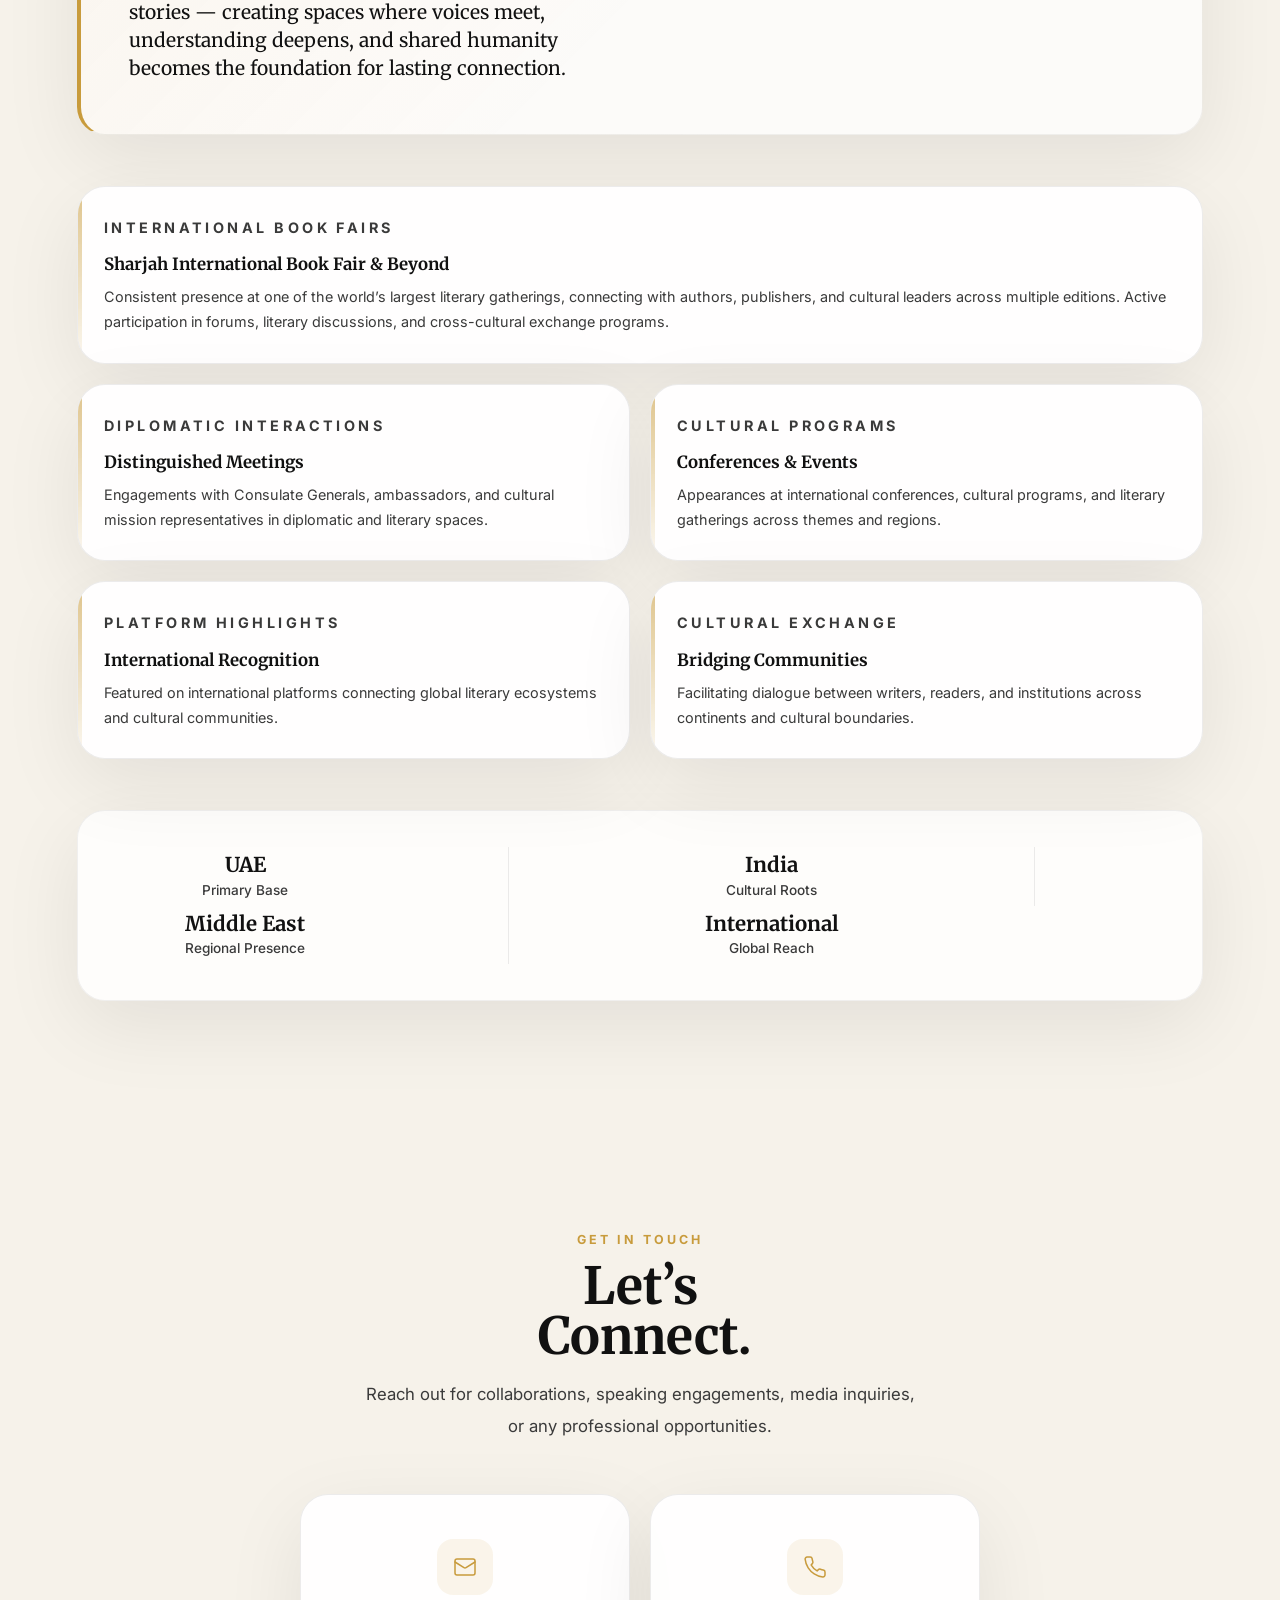
==== commit 8f8e07d7: "latest" ====
--- a/index.html
+++ b/index.html
@@ -253,6 +253,12 @@
                     celebrate the limitless horizons of books and the timeless power of the written word.
                 </p>
             </article>
+        </div>
+    </section>
+
+    <section class="photo-gallery-section">
+        <div class="photo-gallery" data-photo-gallery>
+            <div class="photo-gallery-track"></div>
         </div>
     </section>
 
@@ -696,7 +702,7 @@
                         <p class="card-label">Certifications</p>
                         <h4>Professional Credentials</h4>
                         <p>Certificates, honors, workshops, and institutional affiliations &mdash; proof points presented without clutter.</p>
-                    </div>
+                    </div> 
                 </div>
 
                 <div class="acad-timeline-card">
@@ -718,6 +724,90 @@
                 <div class="acad-domain-chip">Leadership Studies</div>
                 <div class="acad-domain-chip">Media &amp; Journalism</div>
                 <div class="acad-domain-chip">Management Education</div>
+            </div>
+
+            <div class="certificate-showcase">
+                <div class="certificate-showcase-header">
+                    <div>
+                        <p class="section-overline">Certificates</p>
+                        <h3>Academic and professional proof</h3>
+                    </div>
+                    <div class="certificate-controls">
+                        <button type="button" class="slider-btn" data-slider-target=".certificate-track" data-slider-dir="-1" aria-label="Previous certificates">&#8592;</button>
+                        <button type="button" class="slider-btn" data-slider-target=".certificate-track" data-slider-dir="1" aria-label="Next certificates">&#8594;</button>
+                    </div>
+                </div>
+
+                <div class="certificate-track">
+                    <article class="certificate-card media-preview" tabindex="0" role="button" data-preview-src="assets/images/Certifications/1. SIBF 2019.jpeg" data-preview-title="SIBF 2019 Certificate">
+                        <img src="assets/images/Certifications/1. SIBF 2019.jpeg" alt="SIBF 2019 certificate">
+                        <span>SIBF</span>
+                        <h4>2019 Certificate</h4>
+                    </article>
+
+
+                <article class="certificate-card media-preview" tabindex="0" role="button" data-preview-src="assets/images/Certifications/2. SIBF 2020.jpeg" data-preview-title="SIBF 2020 Certificate">
+                    <img src="assets/images/Certifications/2. SIBF 2020.jpeg" alt="SIBF 2020 certificate">
+                    <span>SIBF</span>
+                    <h4>2020 Certificate</h4>
+                </article>
+
+                <article class="certificate-card media-preview" tabindex="0" role="button" data-preview-src="assets/images/Certifications/3. SCRF 2021.jpeg" data-preview-title="SCRF 2021 Certificate">
+                    <img src="assets/images/Certifications/3. SCRF 2021.jpeg" alt="SCRF 2021 certificate">
+                    <span>SCRF</span>
+                    <h4>2021 Certificate</h4>
+                </article>
+
+                <article class="certificate-card media-preview" tabindex="0" role="button" data-preview-src="assets/images/Certifications/4. SCRF 2022.jpeg" data-preview-title="SCRF 2022 Certificate">
+                    <img src="assets/images/Certifications/4. SCRF 2022.jpeg" alt="SCRF 2022 certificate">
+                    <span>SCRF</span>
+                    <h4>2022 Certificate</h4>
+                </article>
+
+                <article class="certificate-card media-preview" tabindex="0" role="button" data-preview-src="assets/images/Certifications/5. SIBF 2022.jpeg" data-preview-title="SIBF 2022 Certificate">
+                    <img src="assets/images/Certifications/5. SIBF 2022.jpeg" alt="SIBF 2022 certificate">
+                    <span>SIBF</span>
+                    <h4>2022 Certificate</h4>
+                </article>
+
+                <article class="certificate-card media-preview" tabindex="0" role="button" data-preview-src="assets/images/Certifications/6. SCRF 2023.jpeg" data-preview-title="SCRF 2023 Certificate">
+                    <img src="assets/images/Certifications/6. SCRF 2023.jpeg" alt="SCRF 2023 certificate">
+                    <span>SCRF</span>
+                    <h4>2023 Certificate</h4>
+                </article>
+
+                <article class="certificate-card media-preview" tabindex="0" role="button" data-preview-src="assets/images/Certifications/7. SIBF 2023.jpeg" data-preview-title="SIBF 2023 Certificate">
+                    <img src="assets/images/Certifications/7. SIBF 2023.jpeg" alt="SIBF 2023 certificate">
+                    <span>SIBF</span>
+                    <h4>2023 Certificate</h4>
+                </article>
+
+                <article class="certificate-card media-preview" tabindex="0" role="button" data-preview-src="assets/images/Certifications/8. SIBF 2024.jpeg" data-preview-title="SIBF 2024 Certificate">
+                    <img src="assets/images/Certifications/8. SIBF 2024.jpeg" alt="SIBF 2024 certificate">
+                    <span>SIBF</span>
+                    <h4>2024 Certificate</h4>
+                </article>
+
+                <article class="certificate-card media-preview" tabindex="0" role="button" data-preview-src="assets/images/Certifications/9. SCRF 2025.jpeg" data-preview-title="SCRF 2025 Certificate">
+                    <img src="assets/images/Certifications/9. SCRF 2025.jpeg" alt="SCRF 2025 certificate">
+                    <span>SCRF</span>
+                    <h4>2025 Certificate</h4>
+                </article>
+
+                <article class="certificate-card media-preview" tabindex="0" role="button" data-preview-src="assets/images/Certifications/10. SIBF 2025.jpeg" data-preview-title="SIBF 2025 Certificate">
+                    <img src="assets/images/Certifications/10. SIBF 2025.jpeg" alt="SIBF 2025 certificate">
+                    <span>SIBF</span>
+                    <h4>2025 Certificate</h4>
+                </article>
+
+                <article class="certificate-card media-preview" tabindex="0" role="button" data-preview-src="assets/images/Certifications/11. AUTHOR CERTIFICATE 2025.jpeg" data-preview-title="Author Certificate 2025">
+                    <img src="assets/images/Certifications/11. AUTHOR CERTIFICATE 2025.jpeg" alt="Author certificate 2025">
+                    <span>Author</span>
+                    <h4>2025 Certificate</h4>
+                </article>
+
+                </div>
+
             </div>
 
         </div>
@@ -860,15 +950,15 @@
 
                     <div class="fac-stats-row">
                         <div class="fac-stat">
+                            <strong class="counter" data-target="100">0</strong><span>+</span>
+                            <p>Training Sessions</p>
+                        </div>
+                        <div class="fac-stat">
                             <strong class="counter" data-target="50">0</strong><span>+</span>
-                            <p>Training Sessions</p>
+                            <p>Institutions</p>
                         </div>
                         <div class="fac-stat">
-                            <strong class="counter" data-target="10">0</strong><span>+</span>
-                            <p>Institutions</p>
-                        </div>
-                        <div class="fac-stat">
-                            <strong class="counter" data-target="500">0</strong><span>+</span>
+                            <strong class="counter" data-target="1000">0</strong><span>+</span>
                             <p>Participants Trained</p>
                         </div>
                     </div>
@@ -1065,6 +1155,9 @@
             </div>
 
         </div>
+        <br>
+        <br>
+        <p>Powered By Finwom</p>
 
     </section>
 
@@ -1074,6 +1167,8 @@
 
     <script src="js/main.js"></script>
     <script src="js/animations.js"></script>
+    <script src="assets/photo-slide/manifest.js"></script>
+    <script src="js/photo-gallery.js"></script>
 
 </body>
 </html>
--- a/css/style.css
+++ b/css/style.css
@@ -790,6 +790,108 @@
         linear-gradient(135deg, rgba(17,17,17,0.035), transparent 38%),
         rgba(255,255,255,0.54);
 
+}
+
+/* ========================= */
+/* FLOATING PHOTO GALLERY */
+/* ========================= */
+
+.photo-gallery-section{
+    position:relative;
+    padding:0 6% clamp(84px,9vw,132px);
+}
+
+.photo-gallery{
+    --gallery-card-width:clamp(260px,37vw,500px);
+    --gallery-gap:clamp(16px,2.2vw,32px);
+    position:relative;
+    width:min(1440px,100%);
+    height:clamp(390px,44vw,580px);
+    margin:0 auto;
+    overflow:hidden;
+    border:1px solid rgba(17,17,17,0.08);
+    border-radius:28px;
+    background:
+        radial-gradient(circle at 50% 12%,rgba(200,155,60,0.16),transparent 46%),
+        linear-gradient(135deg,rgba(255,255,255,0.88),rgba(255,255,255,0.48));
+    box-shadow:0 32px 80px rgba(17,17,17,0.13),inset 0 1px 0 rgba(255,255,255,0.94);
+    backdrop-filter:blur(24px);
+    -webkit-backdrop-filter:blur(24px);
+    isolation:isolate;
+    touch-action:pan-y;
+    cursor:grab;
+}
+
+.photo-gallery::before,
+.photo-gallery::after{
+    content:'';
+    position:absolute;
+    z-index:3;
+    top:0;
+    bottom:0;
+    width:clamp(42px,11vw,180px);
+    pointer-events:none;
+}
+
+.photo-gallery::before{
+    left:0;
+    background:linear-gradient(90deg,#f1ede5 0%,rgba(241,237,229,0.82) 34%,transparent 100%);
+}
+
+.photo-gallery::after{
+    right:0;
+    background:linear-gradient(270deg,#f1ede5 0%,rgba(241,237,229,0.82) 34%,transparent 100%);
+}
+
+.photo-gallery.is-dragging{
+    cursor:grabbing;
+}
+
+.photo-gallery-track{
+    position:absolute;
+    inset:0 auto;
+    display:flex;
+    align-items:center;
+    gap:var(--gallery-gap);
+    will-change:transform;
+    transform:translate3d(0,0,0);
+}
+
+.photo-gallery-card{
+    flex:0 0 var(--gallery-card-width);
+    height:78%;
+    overflow:hidden;
+    border:1px solid rgba(255,255,255,0.72);
+    border-radius:24px;
+    opacity:0;
+    transform:translate3d(0,0,0) scale(0.78);
+    box-shadow:0 18px 48px rgba(17,17,17,0.18);
+    transition:transform 800ms cubic-bezier(0.22,1,0.36,1),opacity 700ms ease,filter 700ms ease,box-shadow 700ms ease;
+    will-change:transform,opacity;
+    filter:saturate(0.7) brightness(0.68);
+    backface-visibility:hidden;
+}
+
+.photo-gallery-card img{
+    display:block;
+    width:100%;
+    height:100%;
+    object-fit:cover;
+    transform:translate3d(0,0,0) scale(1.01);
+    user-select:none;
+    -webkit-user-drag:none;
+}
+
+.photo-gallery-card.is-near{
+    opacity:0.46;
+    transform:translate3d(0,0,0) scale(0.87);
+}
+
+.photo-gallery-card.is-active{
+    opacity:1;
+    transform:translate3d(0,-5px,0) scale(1);
+    filter:saturate(1.04) brightness(1);
+    box-shadow:0 30px 70px rgba(17,17,17,0.26),0 0 0 1px rgba(200,155,60,0.2);
 }
 
 .influencer-kicker{
@@ -3060,3 +3162,401 @@
     grid-template-columns:1fr;
 }
 
+
+/* ============================================================ */
+/* ASSET-RICH PORTFOLIO SECTIONS                                */
+/* ============================================================ */
+
+.media-preview{
+    cursor:pointer;
+}
+
+.asset-badge{
+    display:inline-flex;
+    align-items:center;
+    width:max-content;
+    min-height:28px;
+    padding:6px 11px;
+    border-radius:999px;
+    background:rgba(200,155,60,0.92);
+    color:#111111;
+    font-size:0.72rem;
+    font-weight:800;
+    letter-spacing:0.08em;
+    text-transform:uppercase;
+}
+
+.asset-badge--green{
+    background:#7fc89a;
+}
+
+.asset-badge--rose{
+    background:#d98c91;
+}
+
+.asset-badge--blue{
+    background:#8fb8d8;
+}
+
+.book-showcase,
+.press-feed,
+.certificate-showcase{
+    margin-top:clamp(34px,4vw,58px);
+}
+
+.book-showcase{
+    display:grid;
+    grid-template-columns:minmax(0,1.12fr) minmax(320px,0.88fr);
+    gap:22px;
+    align-items:stretch;
+}
+
+.book-feature-card,
+.book-mini-card,
+.press-card,
+.achievement-tile,
+.certificate-card{
+    position:relative;
+    overflow:hidden;
+    border:1px solid rgba(17,17,17,0.08);
+    background:rgba(255,255,255,0.82);
+    box-shadow:var(--shadow-soft);
+    transition:transform var(--transition), box-shadow var(--transition), border-color var(--transition);
+}
+
+.book-feature-card:hover,
+.book-mini-card:hover,
+.press-card:hover,
+.achievement-tile:hover,
+.certificate-card:hover,
+.book-feature-card:focus-visible,
+.book-mini-card:focus-visible,
+.press-card:focus-visible,
+.achievement-tile:focus-visible,
+.certificate-card:focus-visible{
+    transform:translateY(-4px);
+    border-color:rgba(200,155,60,0.3);
+    box-shadow:0 26px 72px rgba(17,17,17,0.12);
+    outline:none;
+}
+
+.book-feature-card{
+    min-height:430px;
+    border-radius:var(--border-radius);
+}
+
+.book-feature-card img,
+.book-mini-card img,
+.press-card img,
+.achievement-tile img,
+.certificate-card img{
+    position:absolute;
+    inset:0;
+    width:100%;
+    height:100%;
+    object-fit:cover;
+    display:block;
+    transition:transform 0.55s ease, filter 0.55s ease;
+}
+
+.book-feature-card:hover img,
+.book-mini-card:hover img,
+.press-card:hover img,
+.achievement-tile:hover img,
+.certificate-card:hover img{
+    transform:scale(1.045);
+    filter:saturate(1.05) contrast(1.03);
+}
+
+.book-feature-copy{
+    position:absolute;
+    left:22px;
+    right:22px;
+    bottom:22px;
+    padding:24px;
+    border-radius:22px;
+    background:rgba(255,255,255,0.9);
+    backdrop-filter:blur(14px);
+    box-shadow:0 16px 44px rgba(17,17,17,0.12);
+}
+
+.book-feature-copy h3,
+.press-feed-header h3,
+.certificate-showcase-header h3{
+    color:var(--secondary-color);
+    font-family:var(--heading-font);
+    font-size:clamp(1.2rem,1.7vw,1.8rem);
+    line-height:1.14;
+    margin-top:10px;
+}
+
+.book-feature-copy p{
+    color:var(--text-color);
+    line-height:1.7;
+    margin-top:10px;
+}
+
+.book-mini-grid{
+    display:grid;
+    grid-template-columns:1fr;
+    gap:14px;
+}
+
+.book-mini-card{
+    min-height:128px;
+    border-radius:22px;
+}
+
+.book-mini-card::after{
+    content:'';
+    position:absolute;
+    inset:0;
+    background:linear-gradient(90deg, rgba(17,17,17,0.72), rgba(17,17,17,0.18));
+}
+
+.book-mini-card span,
+.book-mini-card strong{
+    position:absolute;
+    z-index:2;
+    left:18px;
+}
+
+.book-mini-card span{
+    bottom:48px;
+    color:rgba(255,255,255,0.72);
+    font-size:0.72rem;
+    font-weight:800;
+    letter-spacing:0.12em;
+    text-transform:uppercase;
+}
+
+.book-mini-card strong{
+    bottom:20px;
+    color:#ffffff;
+    font-family:var(--heading-font);
+    font-size:1.18rem;
+}
+
+.press-feed-header,
+.certificate-showcase-header{
+    display:flex;
+    align-items:flex-end;
+    justify-content:space-between;
+    gap:24px;
+    margin-bottom:22px;
+}
+
+.press-feed-header > p{
+    max-width:260px;
+    color:var(--text-color);
+    line-height:1.65;
+    font-size:0.9rem;
+}
+
+.press-card-grid{
+    display:grid;
+    grid-template-columns:1.2fr repeat(2, minmax(0,0.9fr));
+    gap:18px;
+}
+
+.press-card{
+    min-height:330px;
+    border-radius:var(--border-radius);
+}
+
+.press-card--large{
+    min-height:420px;
+}
+
+.press-card::after,
+.achievement-tile::after{
+    content:'';
+    position:absolute;
+    inset:0;
+    background:linear-gradient(180deg, transparent 18%, rgba(17,17,17,0.78));
+}
+
+.press-card-body,
+.achievement-tile-overlay{
+    position:absolute;
+    z-index:2;
+    left:20px;
+    right:20px;
+    bottom:20px;
+}
+
+.press-card h4,
+.achievement-tile h3{
+    margin-top:12px;
+    color:#ffffff;
+    font-family:var(--heading-font);
+    font-size:clamp(1.1rem,1.5vw,1.55rem);
+    line-height:1.12;
+}
+
+.press-card p,
+.achievement-tile p{
+    margin-top:8px;
+    color:rgba(255,255,255,0.78);
+    line-height:1.6;
+}
+
+.achievement-bento{
+    display:grid;
+    grid-template-columns:repeat(4, minmax(0,1fr));
+    grid-auto-rows:220px;
+    gap:16px;
+    margin-bottom:clamp(36px,4vw,56px);
+}
+
+.achievement-tile{
+    border-radius:24px;
+}
+
+.achievement-tile--featured{
+    grid-column:span 2;
+    grid-row:span 2;
+}
+
+.achievement-tile--wide{
+    grid-column:span 2;
+}
+
+.certificate-showcase{
+    padding:clamp(26px,3vw,38px);
+    border:1px solid rgba(17,17,17,0.06);
+    border-radius:var(--border-radius);
+    background:rgba(255,255,255,0.6);
+    box-shadow:var(--shadow-soft);
+}
+
+.certificate-controls{
+    display:flex;
+    gap:10px;
+}
+
+.slider-btn{
+    width:44px;
+    height:44px;
+    border:1px solid rgba(17,17,17,0.1);
+    border-radius:999px;
+    background:#ffffff;
+    color:var(--secondary-color);
+    font-size:1.1rem;
+    cursor:pointer;
+    transition:transform var(--transition), border-color var(--transition), background var(--transition);
+}
+
+.slider-btn:hover,
+.slider-btn:focus-visible{
+    transform:translateY(-2px);
+    border-color:rgba(200,155,60,0.34);
+    background:rgba(200,155,60,0.1);
+    outline:none;
+}
+
+.certificate-track{
+    display:grid;
+    grid-auto-flow:column;
+    grid-auto-columns:minmax(230px, 28%);
+    gap:120px;
+    overflow-x:auto;
+    overscroll-behavior-inline:contain;
+    scroll-snap-type:inline mandatory;
+    scrollbar-width:thin;
+    padding-bottom:8px;
+}
+
+.certificate-card{
+    min-height:230px;
+    width: 330px;
+    border-radius:22px;
+    scroll-snap-align:start;
+}
+
+.certificate-card::after{
+    content:'';
+    position:absolute;
+    inset:0;
+    background:linear-gradient(180deg, transparent 34%, rgba(17,17,17,0.82));
+}
+
+.certificate-card span,
+.certificate-card h4{
+    position:absolute;
+    z-index:2;
+    left:18px;
+    right:18px;
+}
+
+.certificate-card span{
+    bottom:58px;
+    color:rgba(255,255,255,0.72);
+    font-size:0.72rem;
+    font-weight:800;
+    letter-spacing:0.12em;
+    text-transform:uppercase;
+}
+
+.certificate-card h4{
+    bottom:24px;
+    color:#ffffff;
+    font-family:var(--heading-font);
+    font-size:1.18rem;
+    line-height:1.15;
+}
+
+.asset-modal{
+    position:fixed;
+    inset:0;
+    z-index:2000;
+    display:none;
+    place-items:center;
+    padding:clamp(18px,4vw,42px);
+    background:rgba(17,17,17,0.82);
+    backdrop-filter:blur(14px);
+}
+
+.asset-modal.is-open{
+    display:grid;
+}
+
+.asset-modal-panel{
+    position:relative;
+    width:min(100%, 1040px);
+    max-height:88vh;
+    border-radius:24px;
+    background:#111111;
+    box-shadow:0 32px 90px rgba(0,0,0,0.34);
+    overflow:hidden;
+}
+
+.asset-modal-panel img{
+    width:100%;
+    max-height:78vh;
+    object-fit:contain;
+    display:block;
+    background:#111111;
+}
+
+.asset-modal-title{
+    padding:16px 58px 18px 20px;
+    color:#ffffff;
+    font-size:0.95rem;
+    line-height:1.4;
+}
+
+.asset-modal-close{
+    position:absolute;
+    top:12px;
+    right:12px;
+    width:38px;
+    height:38px;
+    border:1px solid rgba(255,255,255,0.2);
+    border-radius:999px;
+    background:rgba(255,255,255,0.1);
+    color:#ffffff;
+    font-size:1.3rem;
+    cursor:pointer;
+}
+
--- a/css/responsive.css
+++ b/css/responsive.css
@@ -193,6 +193,234 @@
 		max-width:400px;
 	}
 
+}
+
+@media (max-width: 1280px){
+	.navbar{
+		padding:20px 6%;
+		gap:18px;
+	}
+
+	.nav-links{
+		gap:clamp(12px,1.5vw,20px);
+	}
+
+	.nav-links a{
+		font-size:0.86rem;
+	}
+
+	.contact-btn{
+		padding:11px 22px;
+	}
+
+	.hero,
+	.content-section{
+		padding-left:6%;
+		padding-right:6%;
+	}
+
+	.hero-container{
+		grid-template-columns:minmax(280px,0.88fr) minmax(390px,1.12fr);
+		gap:clamp(28px,4vw,52px);
+	}
+
+	.book-showcase{
+		grid-template-columns:minmax(0,1fr) minmax(280px,0.78fr);
+	}
+
+	.press-card-grid{
+		grid-template-columns:1.08fr repeat(2, minmax(0,0.96fr));
+	}
+
+	.achievement-bento{
+		grid-template-columns:repeat(3, minmax(0,1fr));
+		grid-auto-rows:210px;
+	}
+
+	.achievement-tile--featured{
+		grid-column:span 2;
+		grid-row:span 2;
+	}
+
+	.achievement-tile--wide{
+		grid-column:span 2;
+	}
+
+	.certificate-track{
+		grid-auto-columns:minmax(230px, 32%);
+	}
+}
+
+@media (max-width: 1100px){
+	.navbar{
+		padding:18px 5%;
+	}
+
+	.nav-links{
+		gap:10px;
+	}
+
+	.nav-links a{
+		font-size:0.8rem;
+	}
+
+	.contact-btn{
+		display:none;
+	}
+
+	.book-showcase{
+		grid-template-columns:minmax(0,1fr) minmax(260px,0.72fr);
+	}
+
+	.press-card-grid{
+		grid-template-columns:repeat(2, minmax(0,1fr));
+	}
+
+	.book-feature-card,
+	.press-card,
+	.press-card--large{
+		min-height:360px;
+	}
+
+	.achievement-bento{
+		grid-template-columns:repeat(2, minmax(0,1fr));
+	}
+
+	.achievement-tile--featured,
+	.achievement-tile--wide{
+		grid-column:span 2;
+	}
+
+	.certificate-track{
+		grid-auto-columns:minmax(230px, 38%);
+	}
+}
+
+@media (max-width: 900px){
+	.hero{
+		min-height:auto;
+		padding:112px 6% 0;
+	}
+
+	.hero-container{
+		grid-template-columns:1fr;
+		min-height:auto;
+		gap:34px;
+		align-items:center;
+	}
+
+	.hero-content{
+		max-width:680px;
+		padding-bottom:0;
+	}
+
+	.hero-side{
+		align-items:center;
+	}
+
+	.hero-image{
+		min-height:auto;
+		justify-content:center;
+	}
+
+	.hero-image::before{
+		display:none;
+	}
+
+	.hero-image img{
+		width:min(100%, 430px);
+		height:auto;
+		object-fit:contain;
+	}
+
+	.book-showcase,
+	.press-card-grid{
+		grid-template-columns:1fr;
+	}
+
+	.achievement-bento{
+		grid-template-columns:repeat(2, minmax(0,1fr));
+	}
+
+	.achievement-tile--featured,
+	.achievement-tile--wide{
+		grid-column:span 2;
+	}
+
+	.certificate-track{
+		grid-auto-columns:minmax(230px, 54%);
+	}
+}
+
+@media (max-width: 600px){
+	.book-showcase,
+	.book-mini-grid,
+	.press-card-grid{
+		grid-template-columns:1fr;
+		gap:14px;
+	}
+
+	.book-feature-card,
+	.press-card,
+	.press-card--large{
+		min-height:300px;
+		border-radius:22px;
+	}
+
+	.book-feature-copy{
+		left:14px;
+		right:14px;
+		bottom:14px;
+		padding:18px;
+		border-radius:18px;
+	}
+
+	.press-feed-header,
+	.certificate-showcase-header{
+		align-items:flex-start;
+		flex-direction:column;
+		gap:14px;
+	}
+
+	.press-card-body,
+	.achievement-tile-overlay{
+		left:16px;
+		right:16px;
+		bottom:16px;
+	}
+
+	.achievement-bento{
+		grid-template-columns:1fr;
+		grid-auto-rows:260px;
+		gap:14px;
+	}
+
+	.achievement-tile--featured,
+	.achievement-tile--wide{
+		grid-column:span 1;
+		grid-row:span 1;
+	}
+
+	.certificate-showcase{
+		padding:20px;
+		border-radius:22px;
+	}
+
+	.certificate-track{
+		grid-auto-columns:minmax(210px, 82%);
+	}
+
+	.certificate-card{
+		min-height:290px;
+	}
+
+	.asset-modal{
+		padding:14px;
+	}
+
+	.asset-modal-panel{
+		border-radius:18px;
+	}
 }
 
 @media (max-width: 600px){
@@ -253,13 +481,14 @@
 		opacity:1;
 		visibility:visible;
 		transform:translateY(0);
+		min-height: 320px;
 	}
 
 	.nav-links{
 		display:flex;
 		flex-direction:column;
 		align-items:center;
-		gap:12px;
+		gap:8px;
 		width:100%;
 		max-width:300px;
 		list-style:none;
@@ -276,10 +505,10 @@
 	.nav-links a{
 		display:block;
 		width:100%;
-		font-size:1.25rem;
+		font-size:0.8rem;
 		font-weight:600;
 		color:#111111;
-		padding:14px 24px;
+		padding:3px 24px;
 		border-radius:14px;
 		text-decoration:none;
 		transition:background 0.2s ease, color 0.2s ease;
@@ -641,7 +870,7 @@
 	/* ============================= */
 
 	#author{
-		padding-top:0;
+		padding-top:20px;
 		background:#ffffff;
 	}
 
@@ -1447,3 +1676,27 @@
 	}
 
 }
+
+@media (max-width: 700px){
+    .photo-gallery-section{
+        padding:0 5% 60px;
+    }
+
+    .photo-gallery{
+        --gallery-card-width:min(72vw,310px);
+        --gallery-gap:14px;
+        height:clamp(250px,72vw,300px);
+        border-radius:22px;
+        box-shadow:0 22px 55px rgba(17,17,17,0.16),inset 0 1px 0 rgba(255,255,255,0.9);
+    }
+
+    .photo-gallery::before,
+    .photo-gallery::after{
+        width:34px;
+    }
+
+    .photo-gallery-card{
+        height:82%;
+        border-radius:19px;
+    }
+}
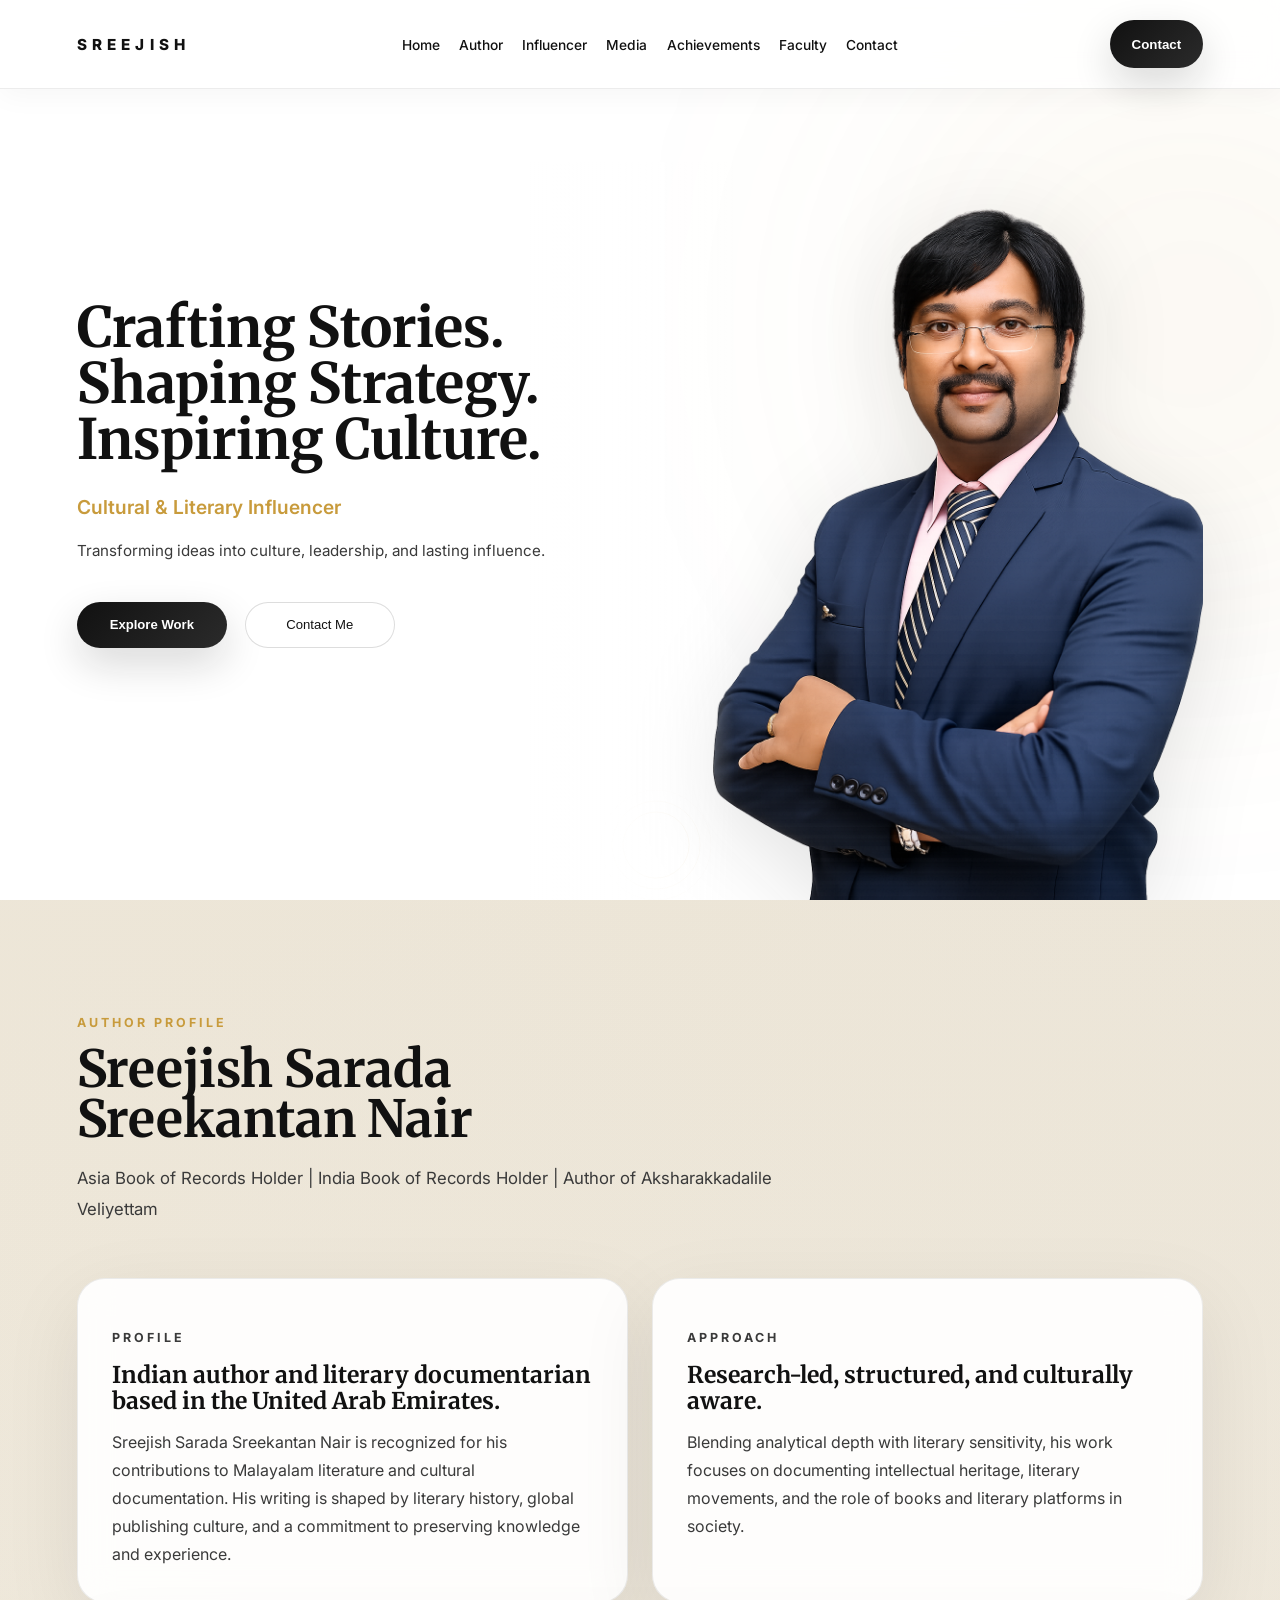
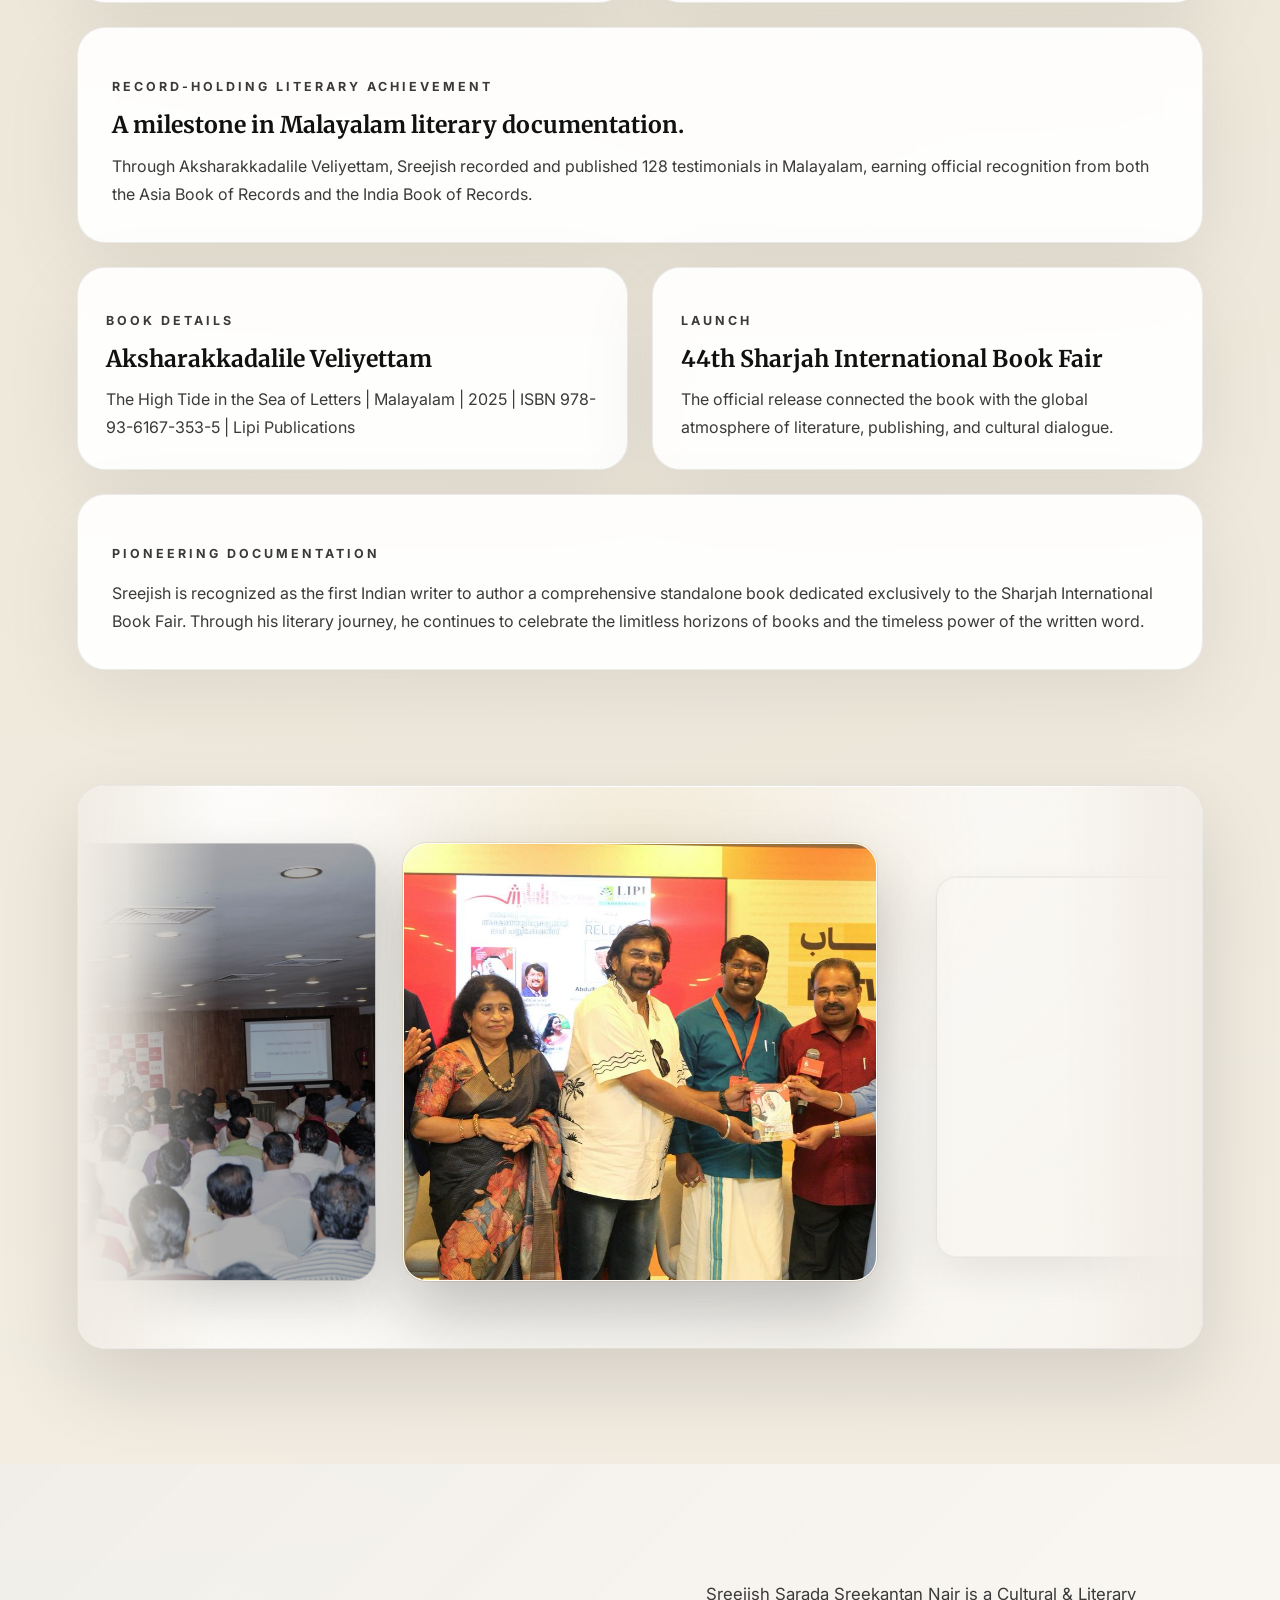
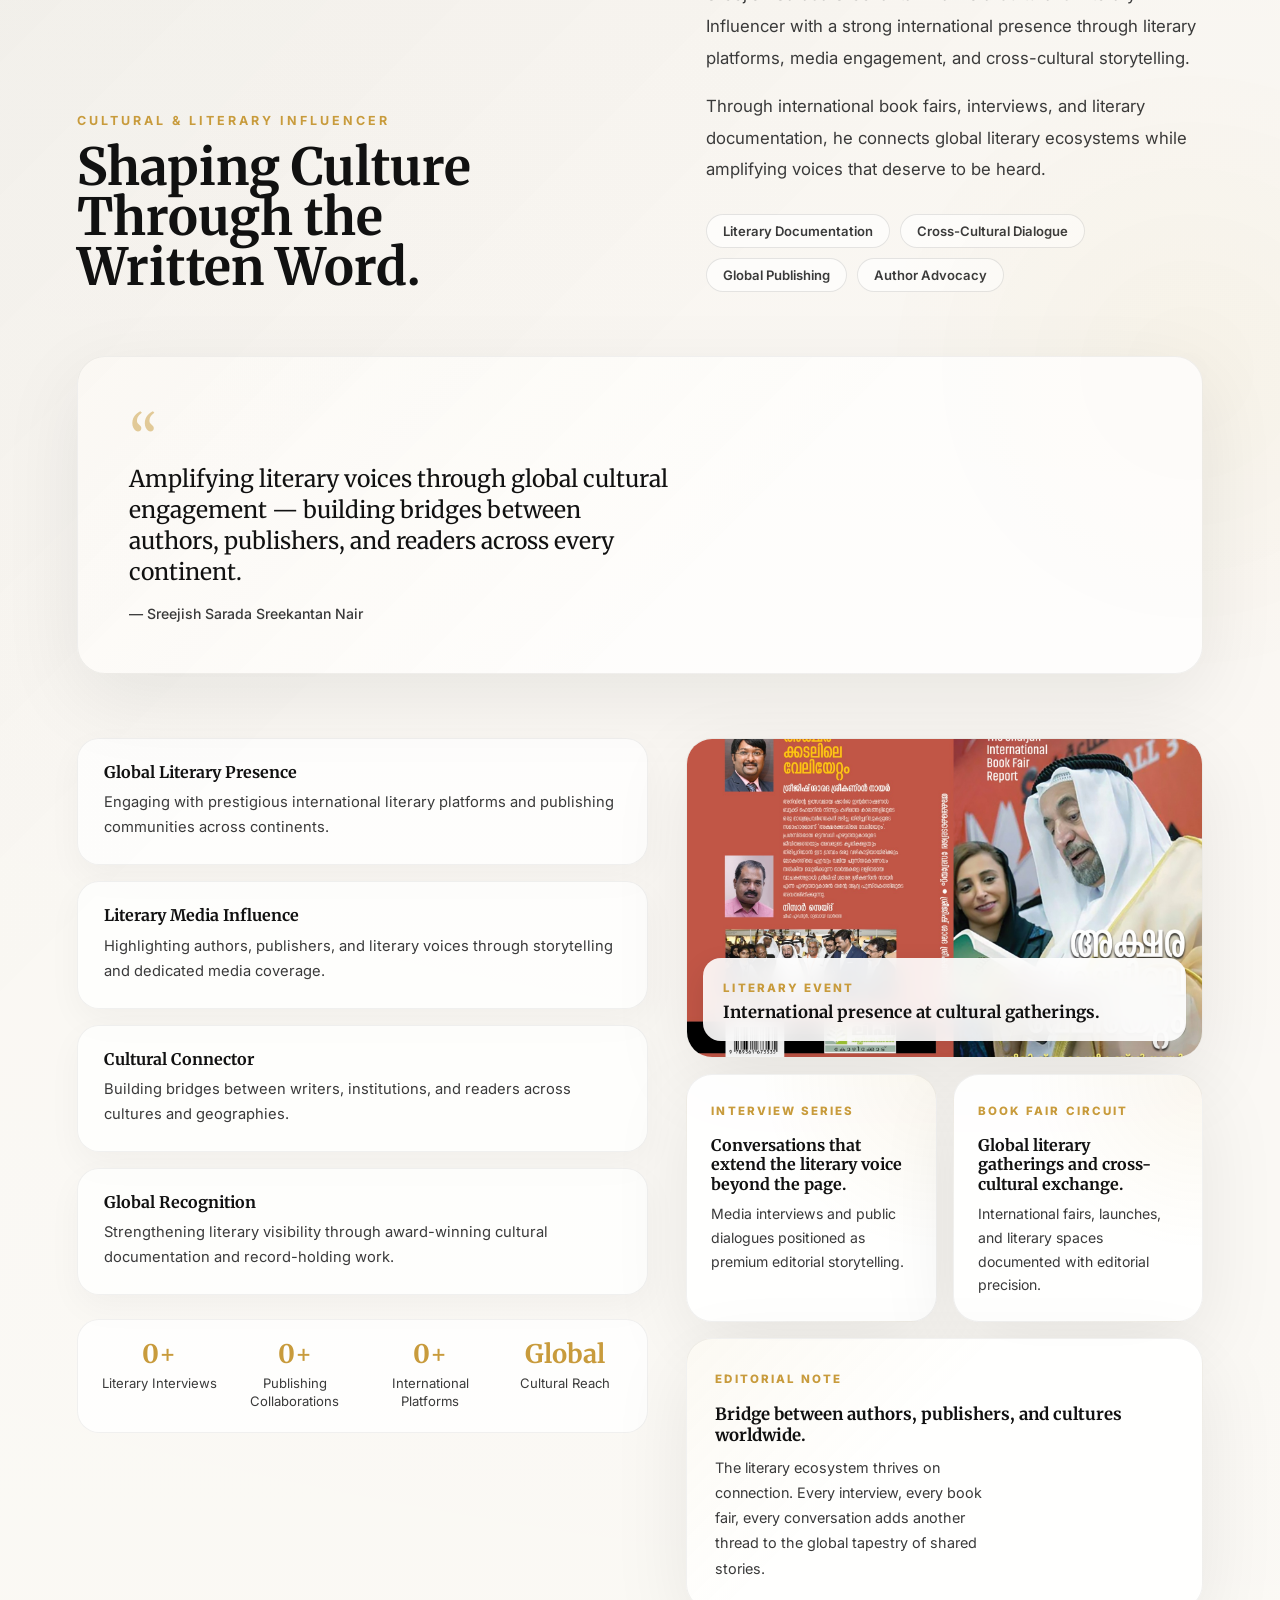
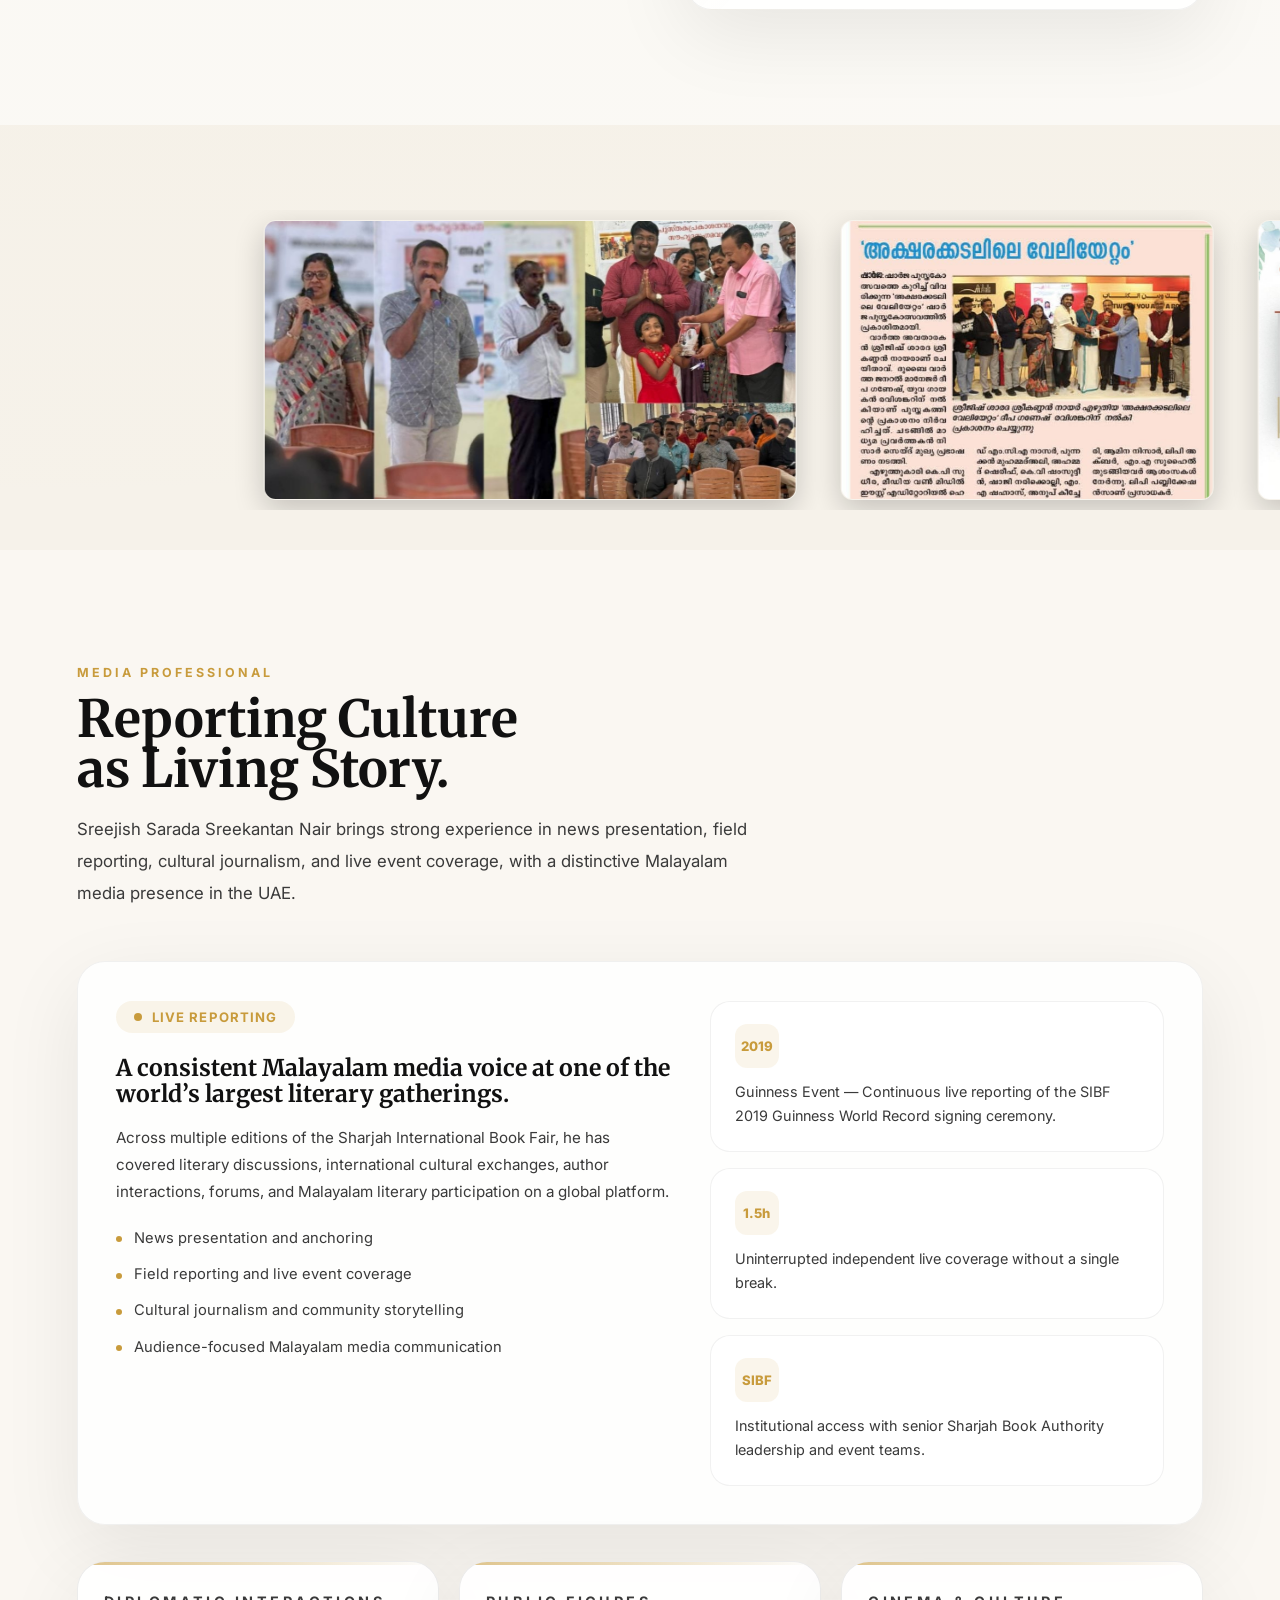
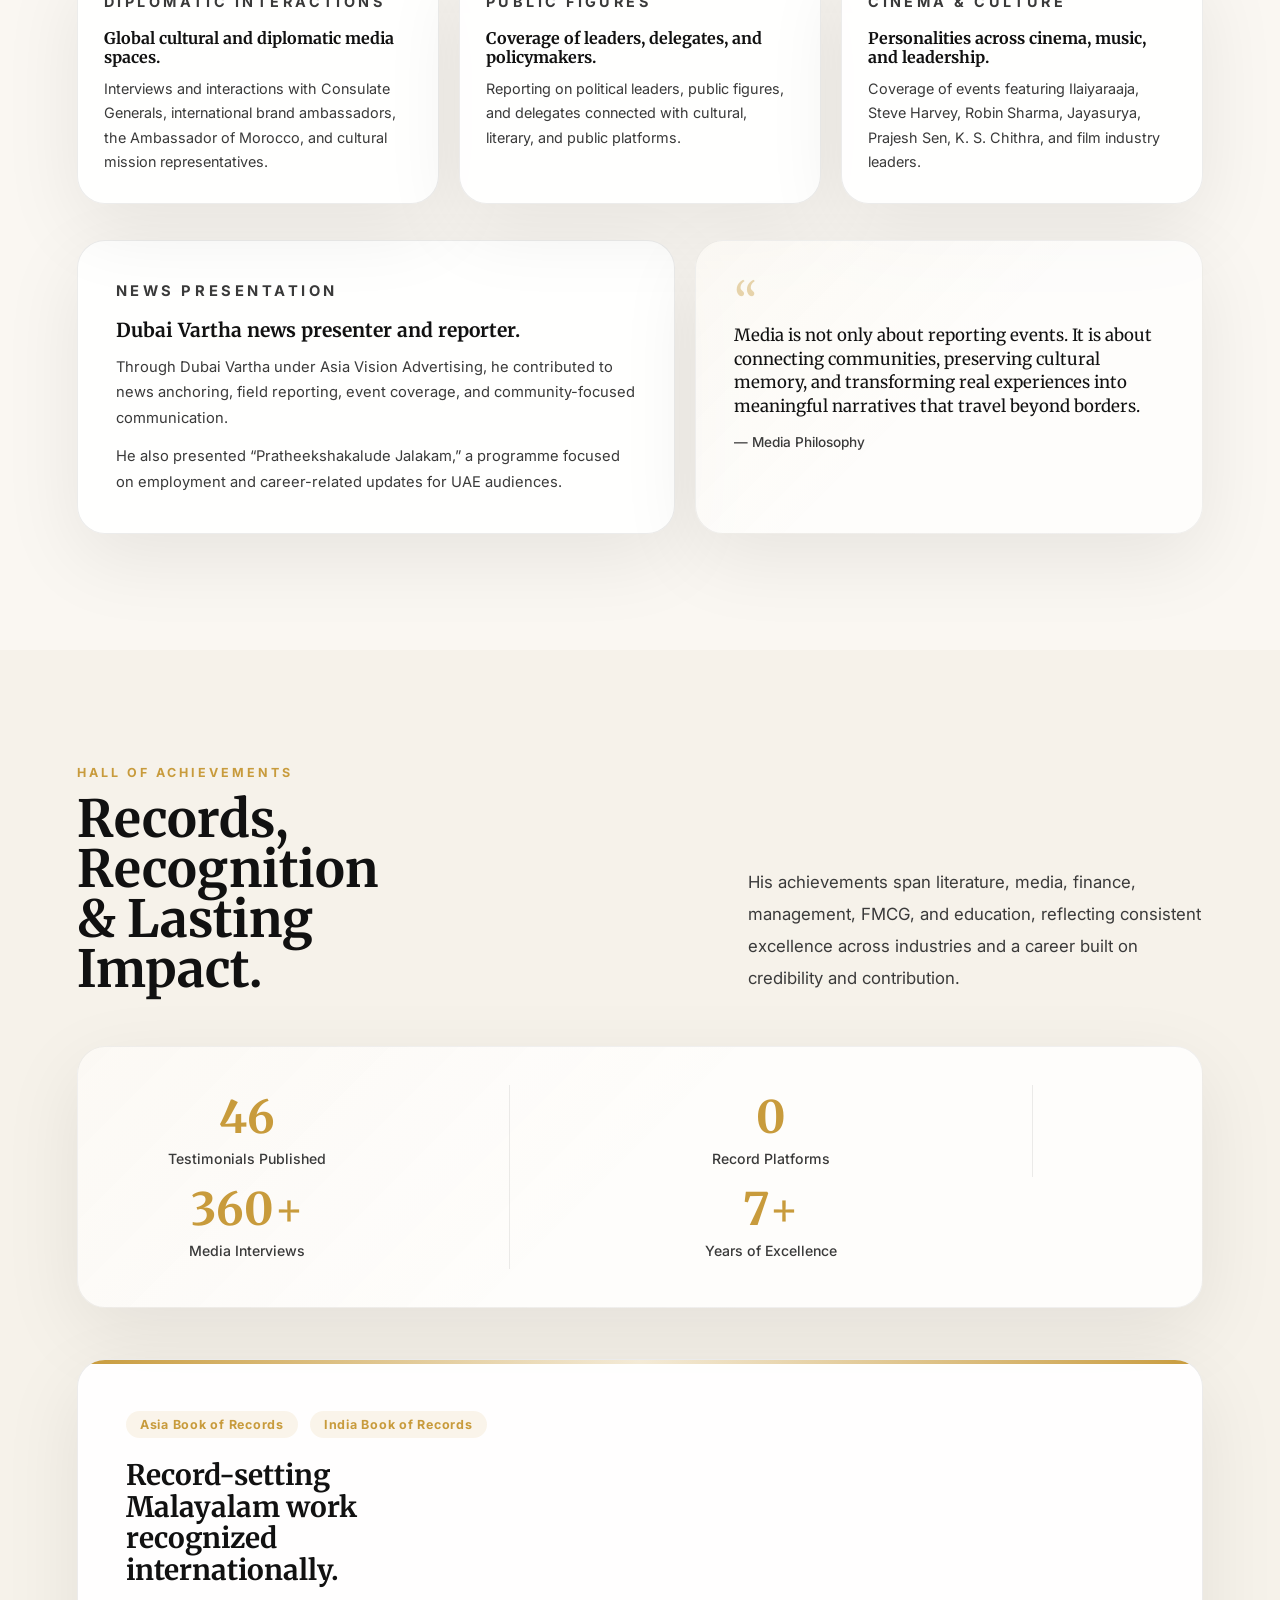
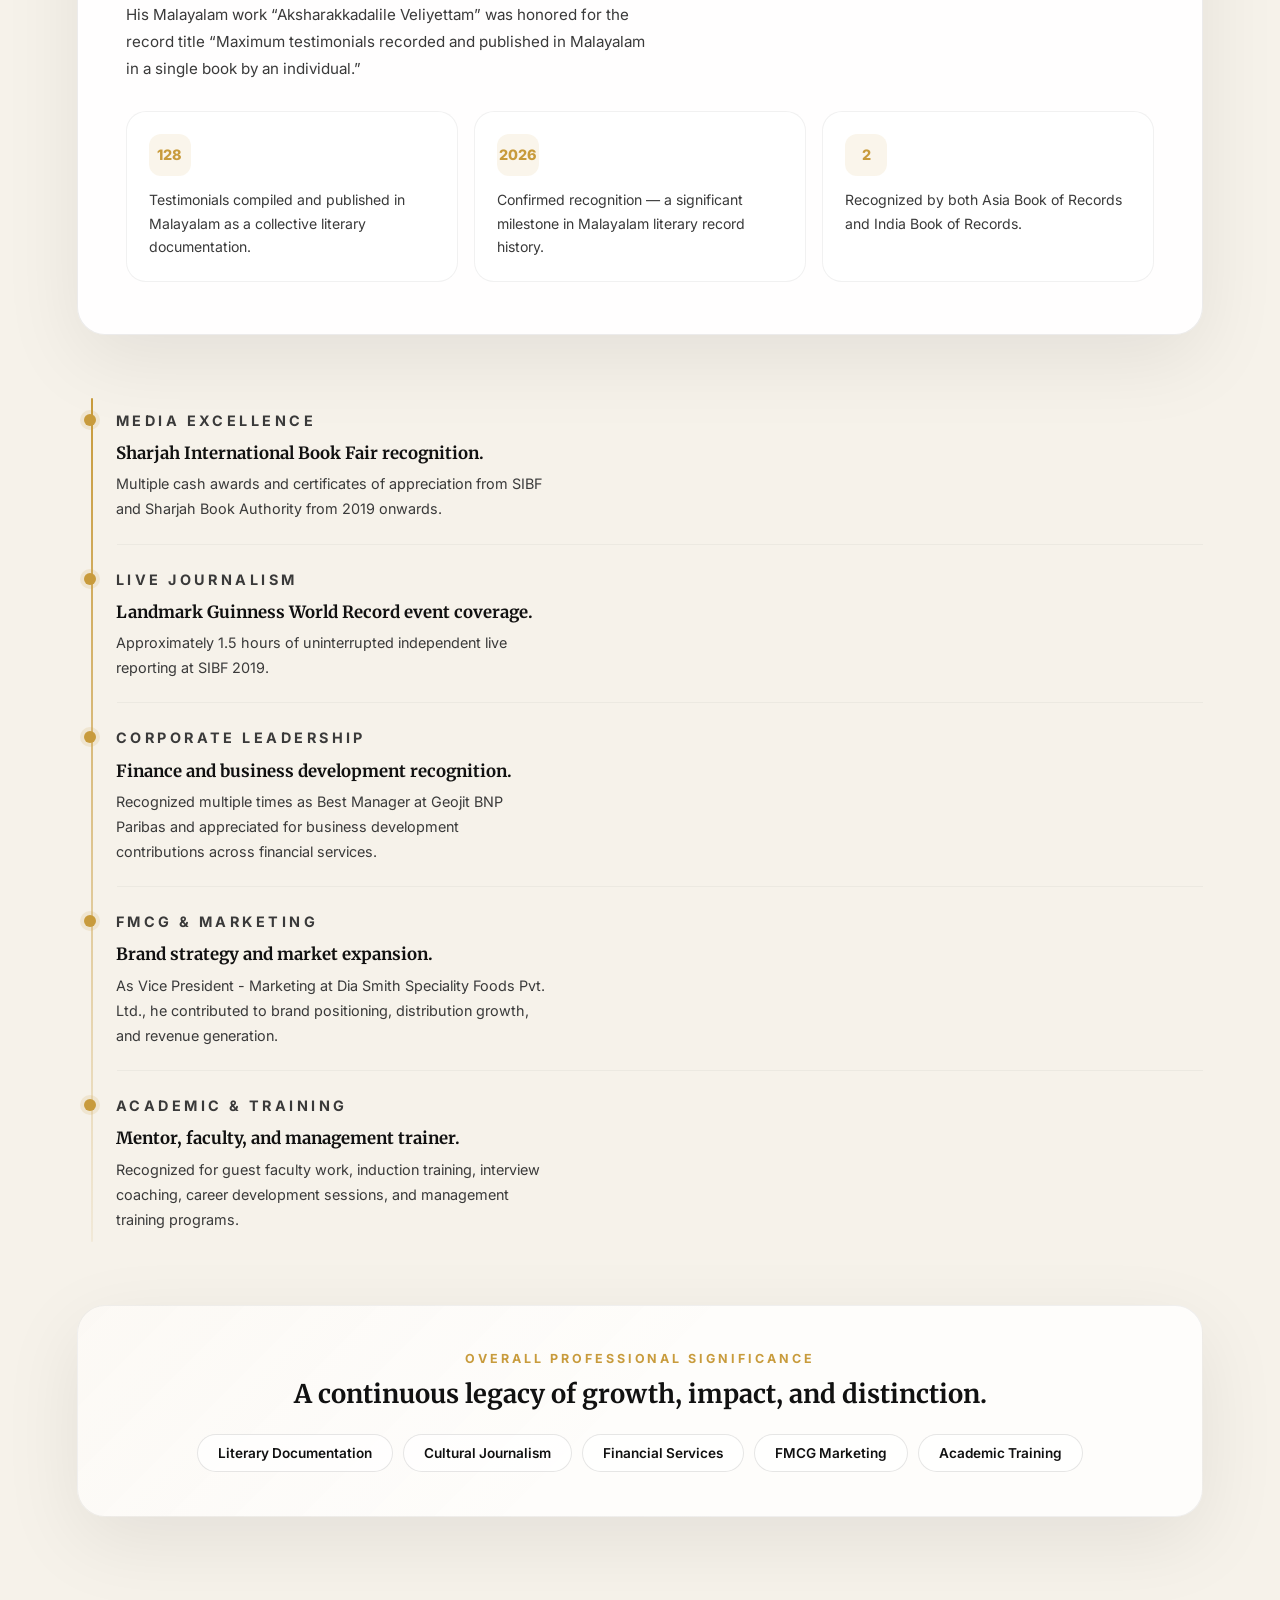
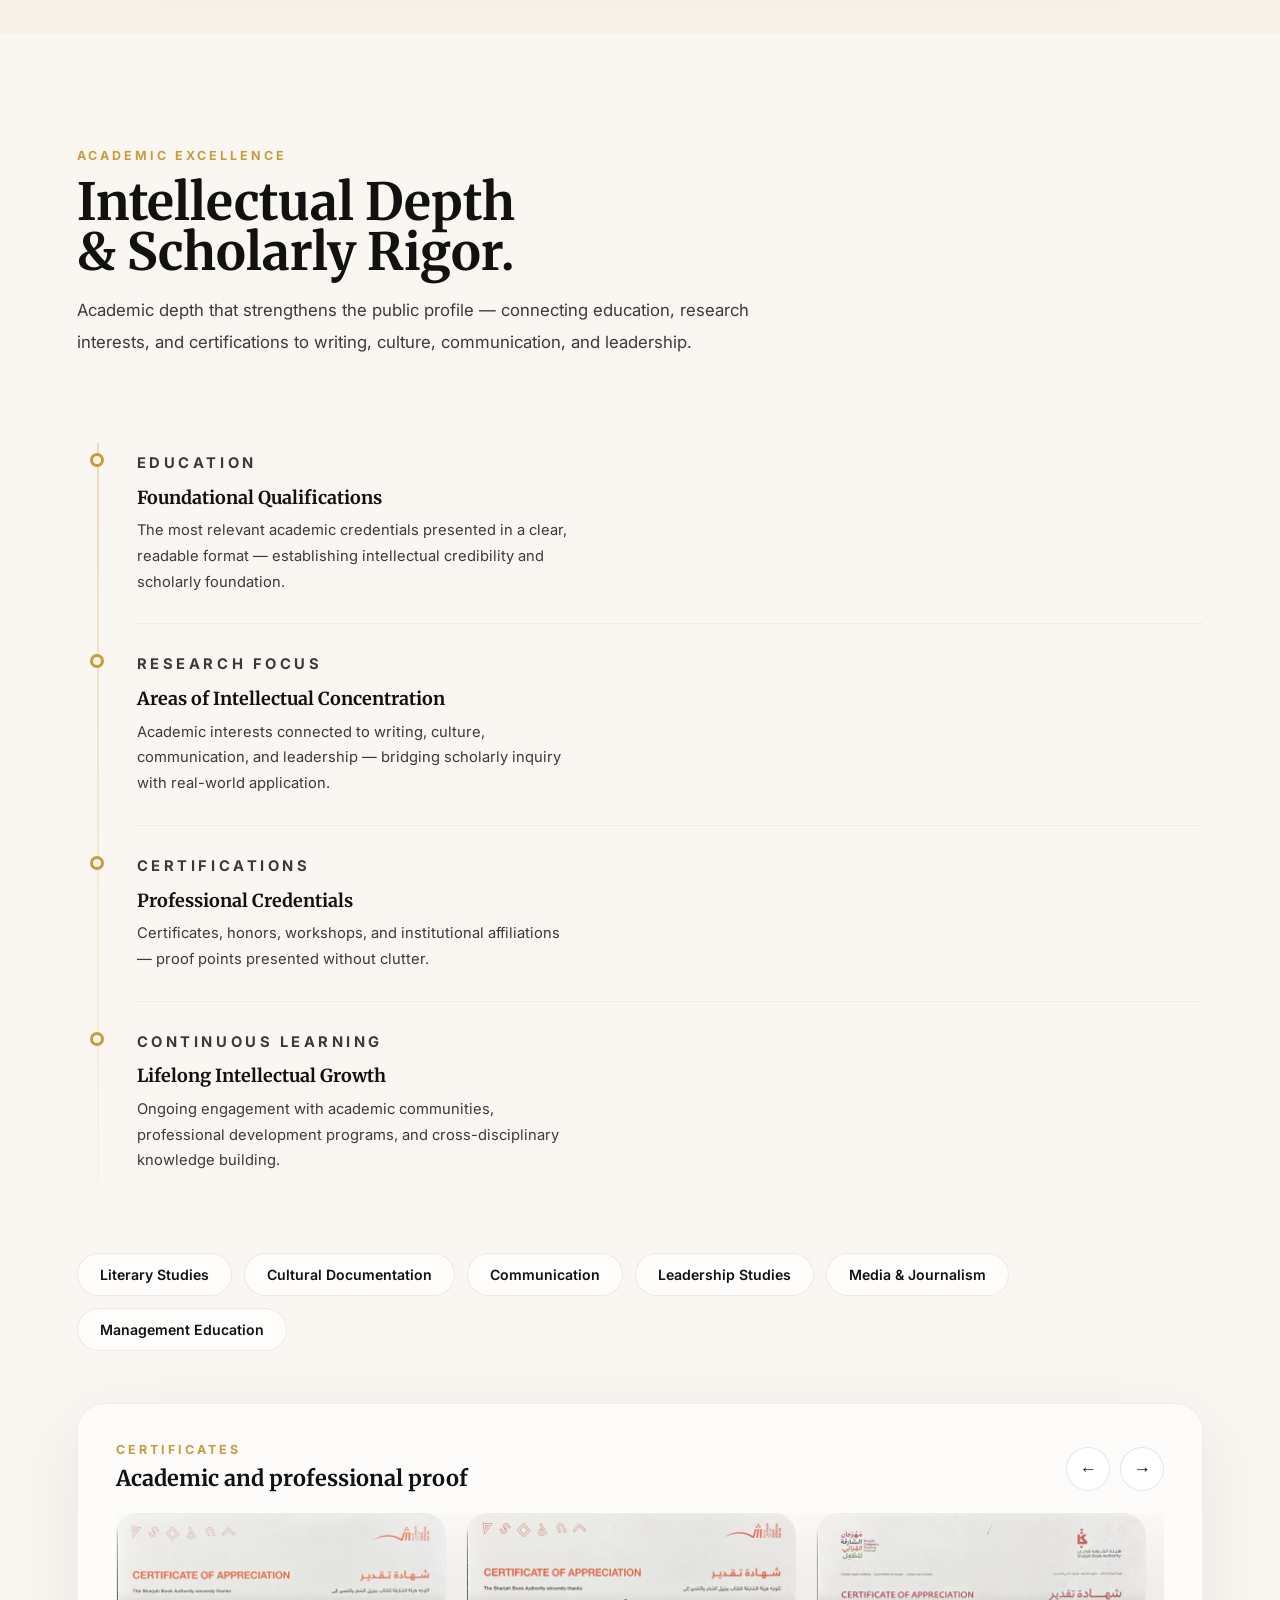
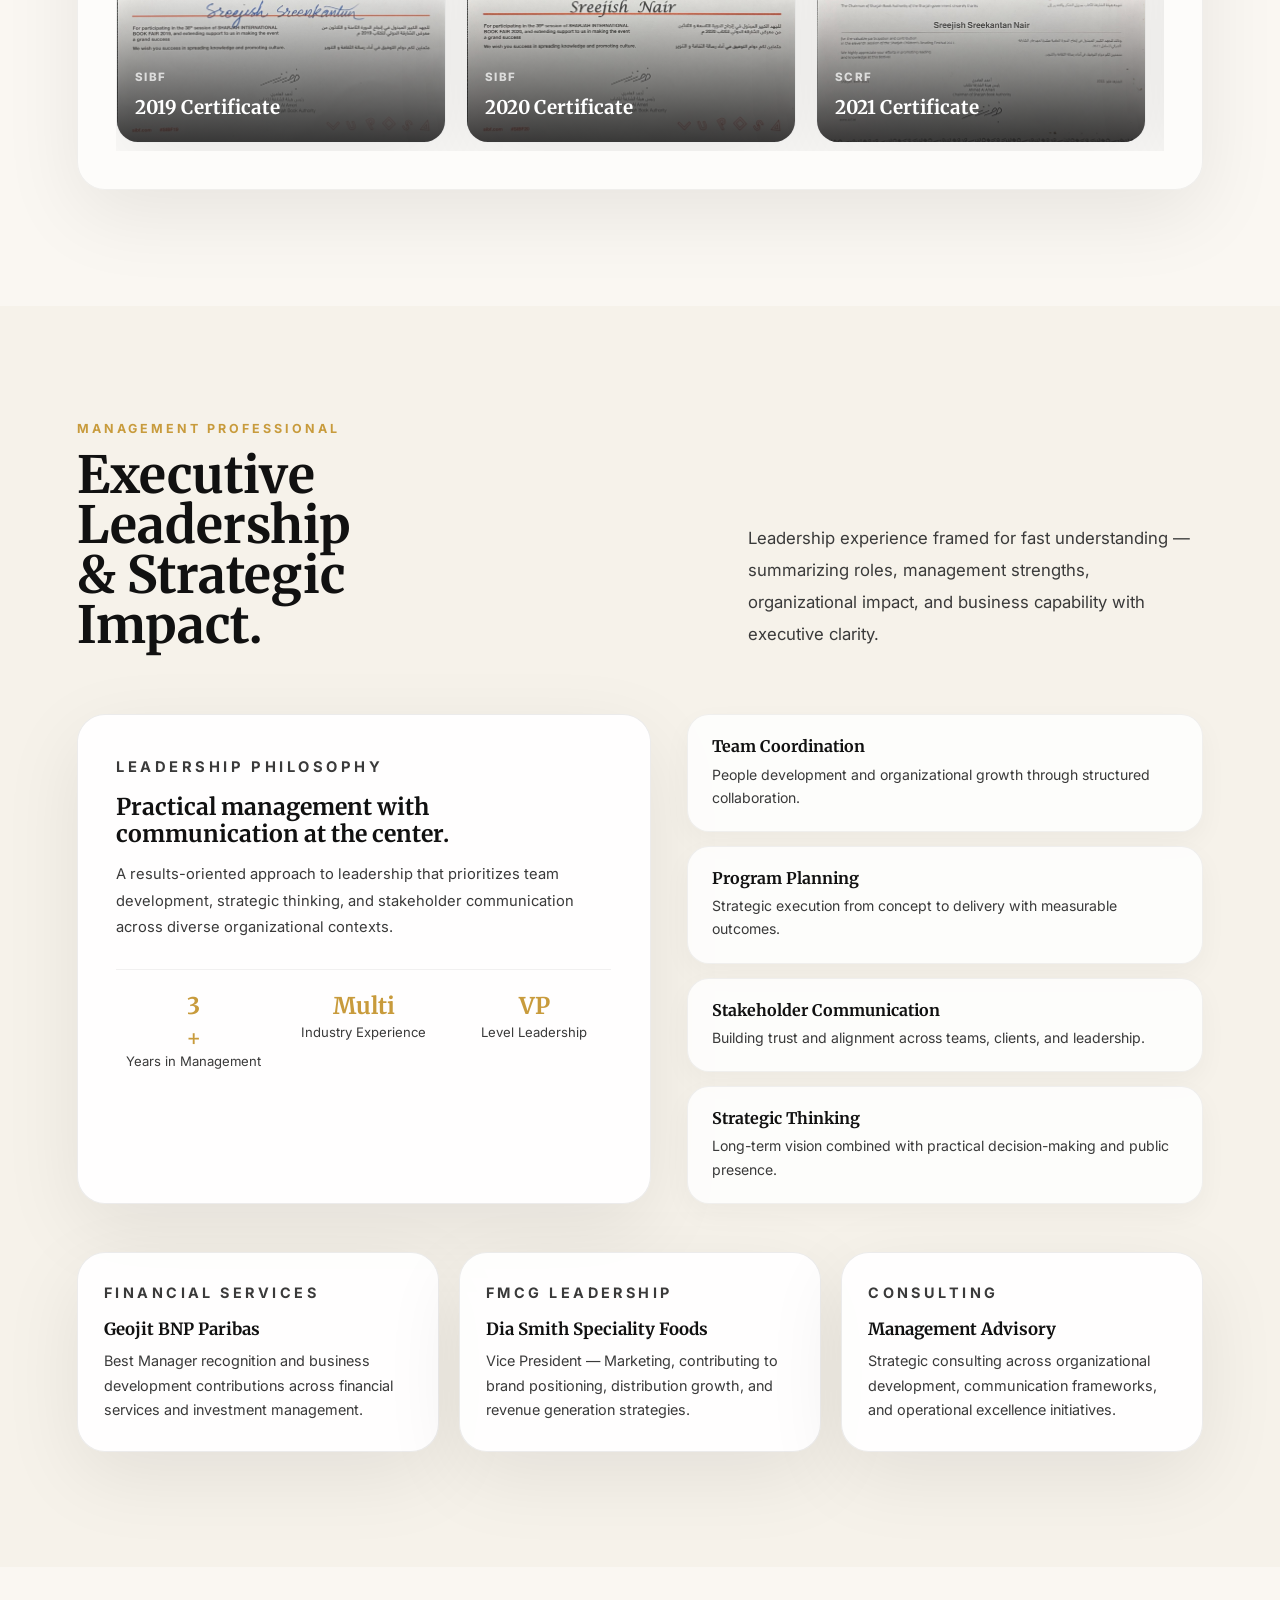
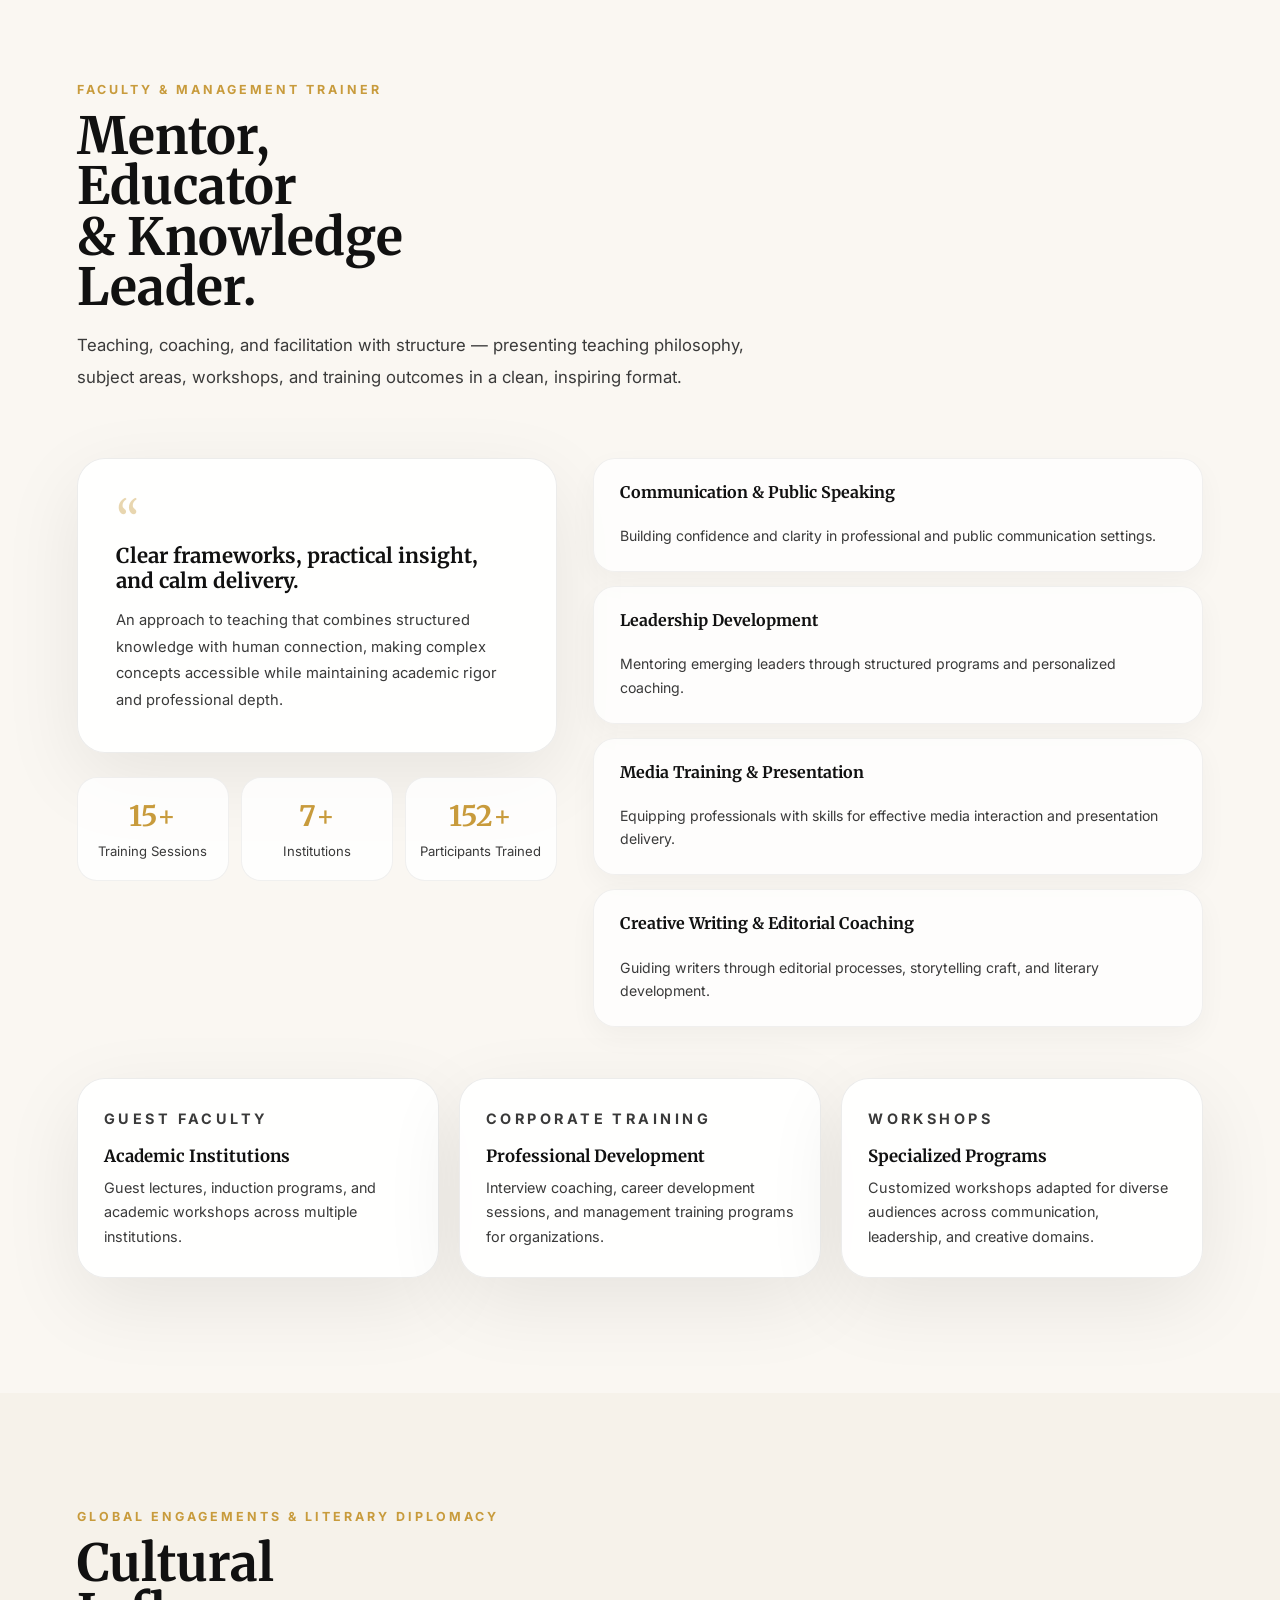
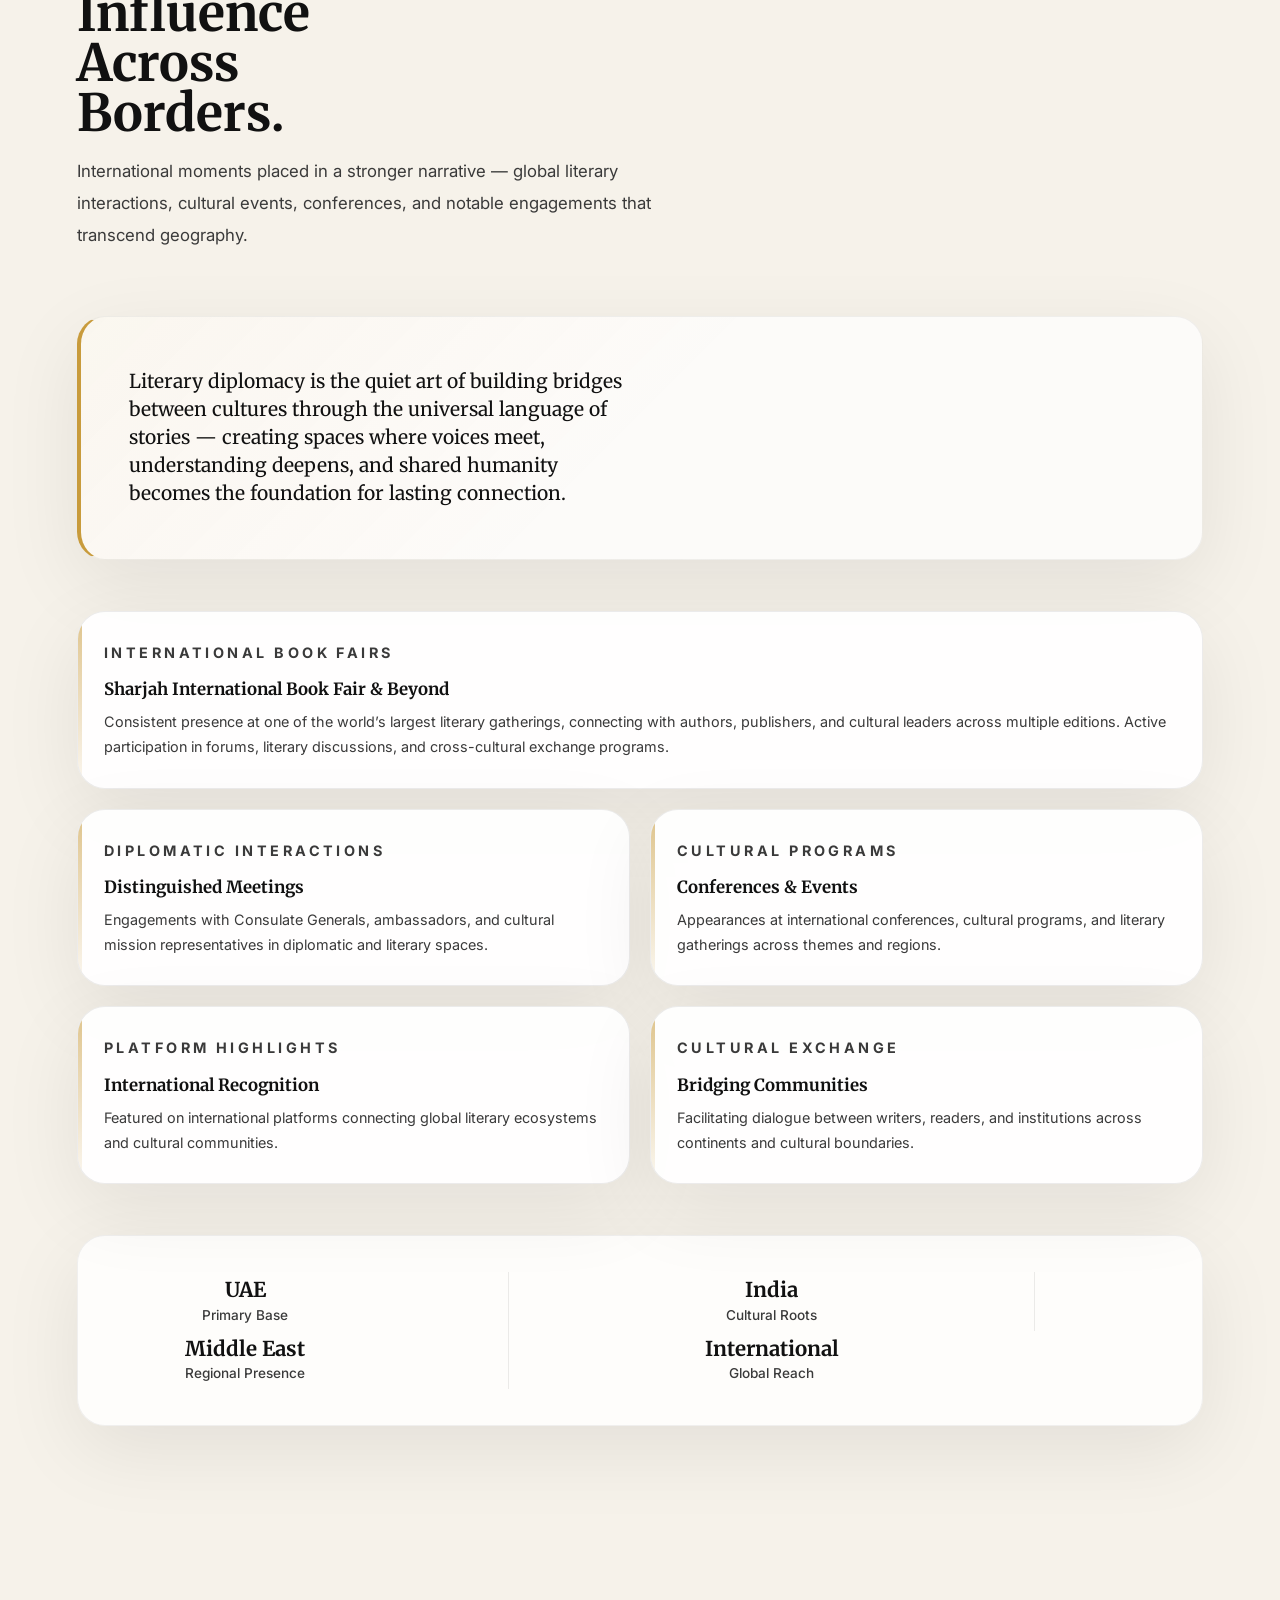
==== commit 14719ec5: "latest" ====
--- a/index.html
+++ b/index.html
@@ -75,7 +75,7 @@
             <div class="hero-content">
 
                 <p class="hero-tag">
-                    AUTHOR | MANAGEMENT CONSULTANT | CULTURAL &amp; LITERARY INFLUENCER
+                    AUTHOR |MEDIA PROFESSIONAL|FINANCIAL ADVISOR | MANAGEMENT CONSULTANT | FACULITY IN FINANCE & CULTURAL &amp; LITERARY INFLUENCER
                 </p>
 
                 <h1>
@@ -409,6 +409,25 @@
     </section>
 
     <!-- ========================= -->
+    <!-- ARTICLES MARQUEE SECTION -->
+    <!-- ========================= -->
+    <section class="articles-marquee-section" style="padding: 40px 0; overflow: hidden; background: transparent;">
+        <div class="section-shell reveal">
+            <p class="section-overline" style="text-align: center; margin-bottom: 30px;">Featured Articles & Coverage</p>
+        </div>
+        <div style="width: 100%; white-space: nowrap; overflow: hidden;">
+            <marquee behavior="scroll" direction="left" scrollamount="12" style="display: flex; align-items: center; padding: 10px 0;">
+                <img src="assets/images/Articles/WhatsApp%20Image%202026-06-24%20at%204.16.26%20PM%20(1).jpeg" alt="Article" style="height: 280px; margin-right: 40px; border-radius: 12px; box-shadow: 0 10px 30px rgba(0,0,0,0.2); object-fit: cover; display: inline-block; vertical-align: middle; border: 1px solid rgba(255,255,255,0.1);">
+                <img src="assets/images/Articles/WhatsApp%20Image%202026-06-24%20at%204.16.26%20PM%20(2).jpeg" alt="Article" style="height: 280px; margin-right: 40px; border-radius: 12px; box-shadow: 0 10px 30px rgba(0,0,0,0.2); object-fit: cover; display: inline-block; vertical-align: middle; border: 1px solid rgba(255,255,255,0.1);">
+                <img src="assets/images/Articles/WhatsApp%20Image%202026-06-24%20at%204.16.26%20PM.jpeg" alt="Article" style="height: 280px; margin-right: 40px; border-radius: 12px; box-shadow: 0 10px 30px rgba(0,0,0,0.2); object-fit: cover; display: inline-block; vertical-align: middle; border: 1px solid rgba(255,255,255,0.1);">
+                <img src="assets/images/Articles/WhatsApp%20Image%202026-06-24%20at%204.16.27%20PM%20(1).jpeg" alt="Article" style="height: 280px; margin-right: 40px; border-radius: 12px; box-shadow: 0 10px 30px rgba(0,0,0,0.2); object-fit: cover; display: inline-block; vertical-align: middle; border: 1px solid rgba(255,255,255,0.1);">
+                <img src="assets/images/Articles/WhatsApp%20Image%202026-06-24%20at%204.16.27%20PM%20(2).jpeg" alt="Article" style="height: 280px; margin-right: 40px; border-radius: 12px; box-shadow: 0 10px 30px rgba(0,0,0,0.2); object-fit: cover; display: inline-block; vertical-align: middle; border: 1px solid rgba(255,255,255,0.1);">
+                <img src="assets/images/Articles/WhatsApp%20Image%202026-06-24%20at%204.16.27%20PM.jpeg" alt="Article" style="height: 280px; margin-right: 40px; border-radius: 12px; box-shadow: 0 10px 30px rgba(0,0,0,0.2); object-fit: cover; display: inline-block; vertical-align: middle; border: 1px solid rgba(255,255,255,0.1);">
+            </marquee>
+        </div>
+    </section>
+
+    <!-- ========================= -->
     <!-- SECTION 03: MEDIA PROFESSIONAL -->
     <!-- ========================= -->
 
@@ -551,12 +570,12 @@
                 </div>
                 <div class="ach-counter-divider"></div>
                 <div class="ach-counter">
-                    <strong class="counter" data-target="100">0</strong><span>+</span>
+                    <strong class="counter" data-target="1000">0</strong><span>+</span>
                     <p>Media Interviews</p>
                 </div>
                 <div class="ach-counter-divider"></div>
                 <div class="ach-counter">
-                    <strong class="counter" data-target="15">0</strong><span>+</span>
+                    <strong class="counter" data-target="20">0</strong><span>+</span>
                     <p>Years of Excellence</p>
                 </div>
             </div>
@@ -1110,6 +1129,166 @@
     </section>
 
     <!-- ========================= -->
+    <!-- NEWS & MEDIA LINKS SECTION -->
+    <!-- ========================= -->
+
+    <section class="content-section news-section" id="news" style="padding-bottom: 0;">
+
+        <div class="section-shell reveal">
+
+            <div class="contact-header">
+                <p class="section-overline">Media Coverages</p>
+                <h2 class="section-title contact-title">News &amp; Features.</h2>
+                <p class="section-intro" style="margin-bottom: 40px;">
+                    Explore recent news, interviews, and notable media appearances.
+                </p>
+            </div>
+
+            <div style="display: grid; grid-template-columns: repeat(auto-fit, minmax(320px, 1fr)); gap: 24px; max-width: 1000px; margin: 0 auto;">
+                
+                <!-- Card 1 -->
+                <a href="https://www.facebook.com/share/v/1B3C6ke1ph/?mibextid=wwXIfr" target="_blank" class="contact-info-card" style="flex-direction: row; align-items: center; justify-content: flex-start; text-align: left; padding: 24px;">
+                    <div class="contact-icon-wrapper" style="min-width: 48px; min-height: 48px; border-radius: 50%; display: flex; align-items: center; justify-content: center; background: rgba(200, 155, 60, 0.1); color: var(--primary-color);">
+                        <svg width="24" height="24" viewBox="0 0 24 24" fill="none" stroke="currentColor" stroke-width="2" stroke-linecap="round" stroke-linejoin="round"><path d="M18 2h-3a5 5 0 0 0-5 5v3H7v4h3v8h4v-8h3l1-4h-4V7a1 1 0 0 1 1-1h3z"></path></svg>
+                    </div>
+                    <div class="contact-info-body">
+                        <p class="card-label" style="margin-bottom: 4px;">Facebook Video</p>
+                        <strong style="color: var(--secondary-color); font-size: 1.05rem;">Media Coverage 1</strong>
+                    </div>
+                </a>
+
+                <!-- Card 2 -->
+                <a href="https://www.facebook.com/share/v/17Ct957sKx/?mibextid=wwXIfr" target="_blank" class="contact-info-card" style="flex-direction: row; align-items: center; justify-content: flex-start; text-align: left; padding: 24px;">
+                    <div class="contact-icon-wrapper" style="min-width: 48px; min-height: 48px; border-radius: 50%; display: flex; align-items: center; justify-content: center; background: rgba(200, 155, 60, 0.1); color: var(--primary-color);">
+                        <svg width="24" height="24" viewBox="0 0 24 24" fill="none" stroke="currentColor" stroke-width="2" stroke-linecap="round" stroke-linejoin="round"><path d="M18 2h-3a5 5 0 0 0-5 5v3H7v4h3v8h4v-8h3l1-4h-4V7a1 1 0 0 1 1-1h3z"></path></svg>
+                    </div>
+                    <div class="contact-info-body">
+                        <p class="card-label" style="margin-bottom: 4px;">Facebook Video</p>
+                        <strong style="color: var(--secondary-color); font-size: 1.05rem;">Media Coverage 2</strong>
+                    </div>
+                </a>
+
+                <!-- Card 3 -->
+                <a href="https://www.facebook.com/share/v/1BF2QmCpkY/?mibextid=wwXIfr" target="_blank" class="contact-info-card" style="flex-direction: row; align-items: center; justify-content: flex-start; text-align: left; padding: 24px;">
+                    <div class="contact-icon-wrapper" style="min-width: 48px; min-height: 48px; border-radius: 50%; display: flex; align-items: center; justify-content: center; background: rgba(200, 155, 60, 0.1); color: var(--primary-color);">
+                        <svg width="24" height="24" viewBox="0 0 24 24" fill="none" stroke="currentColor" stroke-width="2" stroke-linecap="round" stroke-linejoin="round"><path d="M18 2h-3a5 5 0 0 0-5 5v3H7v4h3v8h4v-8h3l1-4h-4V7a1 1 0 0 1 1-1h3z"></path></svg>
+                    </div>
+                    <div class="contact-info-body">
+                        <p class="card-label" style="margin-bottom: 4px;">Facebook Video</p>
+                        <strong style="color: var(--secondary-color); font-size: 1.05rem;">Media Coverage 3</strong>
+                    </div>
+                </a>
+
+                <!-- Card 4 -->
+                <a href="https://www.facebook.com/share/v/1AG11izope/?mibextid=wwXIfr" target="_blank" class="contact-info-card" style="flex-direction: row; align-items: center; justify-content: flex-start; text-align: left; padding: 24px;">
+                    <div class="contact-icon-wrapper" style="min-width: 48px; min-height: 48px; border-radius: 50%; display: flex; align-items: center; justify-content: center; background: rgba(200, 155, 60, 0.1); color: var(--primary-color);">
+                        <svg width="24" height="24" viewBox="0 0 24 24" fill="none" stroke="currentColor" stroke-width="2" stroke-linecap="round" stroke-linejoin="round"><path d="M18 2h-3a5 5 0 0 0-5 5v3H7v4h3v8h4v-8h3l1-4h-4V7a1 1 0 0 1 1-1h3z"></path></svg>
+                    </div>
+                    <div class="contact-info-body">
+                        <p class="card-label" style="margin-bottom: 4px;">Facebook Video</p>
+                        <strong style="color: var(--secondary-color); font-size: 1.05rem;">Media Coverage 4</strong>
+                    </div>
+                </a>
+
+                <!-- Card 5 -->
+                <a href="https://www.facebook.com/share/v/1B9iseT8X5/?mibextid=wwXIfr" target="_blank" class="contact-info-card" style="flex-direction: row; align-items: center; justify-content: flex-start; text-align: left; padding: 24px;">
+                    <div class="contact-icon-wrapper" style="min-width: 48px; min-height: 48px; border-radius: 50%; display: flex; align-items: center; justify-content: center; background: rgba(200, 155, 60, 0.1); color: var(--primary-color);">
+                        <svg width="24" height="24" viewBox="0 0 24 24" fill="none" stroke="currentColor" stroke-width="2" stroke-linecap="round" stroke-linejoin="round"><path d="M18 2h-3a5 5 0 0 0-5 5v3H7v4h3v8h4v-8h3l1-4h-4V7a1 1 0 0 1 1-1h3z"></path></svg>
+                    </div>
+                    <div class="contact-info-body">
+                        <p class="card-label" style="margin-bottom: 4px;">Facebook Video</p>
+                        <strong style="color: var(--secondary-color); font-size: 1.05rem;">Media Coverage 5</strong>
+                    </div>
+                </a>
+
+                <!-- Card 6 -->
+                <a href="https://www.facebook.com/reel/301513235149035" target="_blank" class="contact-info-card" style="flex-direction: row; align-items: center; justify-content: flex-start; text-align: left; padding: 24px;">
+                    <div class="contact-icon-wrapper" style="min-width: 48px; min-height: 48px; border-radius: 50%; display: flex; align-items: center; justify-content: center; background: rgba(200, 155, 60, 0.1); color: var(--primary-color);">
+                        <svg width="24" height="24" viewBox="0 0 24 24" fill="none" stroke="currentColor" stroke-width="2" stroke-linecap="round" stroke-linejoin="round"><path d="M18 2h-3a5 5 0 0 0-5 5v3H7v4h3v8h4v-8h3l1-4h-4V7a1 1 0 0 1 1-1h3z"></path></svg>
+                    </div>
+                    <div class="contact-info-body">
+                        <p class="card-label" style="margin-bottom: 4px;">Facebook Reel</p>
+                        <strong style="color: var(--secondary-color); font-size: 1.05rem;">Media Coverage 6</strong>
+                    </div>
+                </a>
+
+                <!-- Card 7 -->
+                <a href="https://fb.watch/cxh5RELw51/" target="_blank" class="contact-info-card" style="flex-direction: row; align-items: center; justify-content: flex-start; text-align: left; padding: 24px;">
+                    <div class="contact-icon-wrapper" style="min-width: 48px; min-height: 48px; border-radius: 50%; display: flex; align-items: center; justify-content: center; background: rgba(200, 155, 60, 0.1); color: var(--primary-color);">
+                        <svg width="24" height="24" viewBox="0 0 24 24" fill="none" stroke="currentColor" stroke-width="2" stroke-linecap="round" stroke-linejoin="round"><path d="M18 2h-3a5 5 0 0 0-5 5v3H7v4h3v8h4v-8h3l1-4h-4V7a1 1 0 0 1 1-1h3z"></path></svg>
+                    </div>
+                    <div class="contact-info-body">
+                        <p class="card-label" style="margin-bottom: 4px;">Facebook Watch</p>
+                        <strong style="color: var(--secondary-color); font-size: 1.05rem;">Media Coverage 7</strong>
+                    </div>
+                </a>
+
+                <!-- Card 8 -->
+                <a href="https://www.instagram.com/reel/CmV3IyaJW5a/?igshid=MDJmNzVkMjY=" target="_blank" class="contact-info-card" style="flex-direction: row; align-items: center; justify-content: flex-start; text-align: left; padding: 24px;">
+                    <div class="contact-icon-wrapper" style="min-width: 48px; min-height: 48px; border-radius: 50%; display: flex; align-items: center; justify-content: center; background: rgba(200, 155, 60, 0.1); color: var(--primary-color);">
+                        <svg width="24" height="24" viewBox="0 0 24 24" fill="none" stroke="currentColor" stroke-width="2" stroke-linecap="round" stroke-linejoin="round"><rect x="2" y="2" width="20" height="20" rx="5" ry="5"></rect><path d="M16 11.37A4 4 0 1 1 12.63 8 4 4 0 0 1 16 11.37z"></path><line x1="17.5" y1="6.5" x2="17.51" y2="6.5"></line></svg>
+                    </div>
+                    <div class="contact-info-body">
+                        <p class="card-label" style="margin-bottom: 4px;">Instagram Reel</p>
+                        <strong style="color: var(--secondary-color); font-size: 1.05rem;">Media Coverage 8</strong>
+                    </div>
+                </a>
+                
+                <!-- Card 9: SFAL -->
+                <div class="contact-info-card" style="flex-direction: row; align-items: center; justify-content: flex-start; text-align: left; padding: 24px; cursor: default;">
+                    <div class="contact-icon-wrapper" style="min-width: 48px; min-height: 48px; border-radius: 50%; display: flex; align-items: center; justify-content: center; background: rgba(200, 155, 60, 0.1); color: var(--primary-color);">
+                        <svg width="24" height="24" viewBox="0 0 24 24" fill="none" stroke="currentColor" stroke-width="2" stroke-linecap="round" stroke-linejoin="round"><path d="M10 13a5 5 0 0 0 7.54.54l3-3a5 5 0 0 0-7.07-7.07l-1.72 1.71"></path><path d="M14 11a5 5 0 0 0-7.54-.54l-3 3a5 5 0 0 0 7.07 7.07l1.71-1.71"></path></svg>
+                    </div>
+                    <div class="contact-info-body" style="width: 100%;">
+                        <p class="card-label" style="margin-bottom: 4px;">Festival Coverage</p>
+                        <strong style="color: var(--secondary-color); font-size: 1.05rem;">Sharjah Festival of African Literature 2025 (SFAL)</strong>
+                        <div style="margin-top: 12px; display: flex; gap: 12px; flex-wrap: wrap;">
+                            <a href="https://www.facebook.com/share/r/18X6fmWjeq/" target="_blank" style="font-size: 0.85rem; color: var(--primary-color); text-decoration: underline;">Facebook</a>
+                            <a href="https://www.instagram.com/reel/DFN7ZvWvm-X/?igsh=OXl5cWljcms4ajdn" target="_blank" style="font-size: 0.85rem; color: var(--primary-color); text-decoration: underline;">Instagram</a>
+                            <a href="https://youtube.com/shorts/Hw5jhAOWTbI?si=_Lv3fzT0LqmvRfed" target="_blank" style="font-size: 0.85rem; color: var(--primary-color); text-decoration: underline;">YouTube</a>
+                        </div>
+                    </div>
+                </div>
+
+                <!-- Card 10: Guinness -->
+                <a href="https://www.facebook.com/SreejishLive/videos/681123892429788" target="_blank" class="contact-info-card" style="flex-direction: row; align-items: center; justify-content: flex-start; text-align: left; padding: 24px;">
+                    <div class="contact-icon-wrapper" style="min-width: 48px; min-height: 48px; border-radius: 50%; display: flex; align-items: center; justify-content: center; background: rgba(200, 155, 60, 0.1); color: var(--primary-color);">
+                        <svg width="24" height="24" viewBox="0 0 24 24" fill="none" stroke="currentColor" stroke-width="2" stroke-linecap="round" stroke-linejoin="round"><circle cx="12" cy="8" r="7"></circle><polyline points="8.21 13.89 7 23 12 20 17 23 15.79 13.88"></polyline></svg>
+                    </div>
+                    <div class="contact-info-body">
+                        <p class="card-label" style="margin-bottom: 4px;">World Record</p>
+                        <strong style="color: var(--secondary-color); font-size: 1.05rem;">2019 – Guinness World Record Event</strong>
+                    </div>
+                </a>
+
+                <!-- Card 11: Arabic Language -->
+                <a href="https://www.facebook.com/reel/371802257367621" target="_blank" class="contact-info-card" style="flex-direction: row; align-items: center; justify-content: flex-start; text-align: left; padding: 24px;">
+                    <div class="contact-icon-wrapper" style="min-width: 48px; min-height: 48px; border-radius: 50%; display: flex; align-items: center; justify-content: center; background: rgba(200, 155, 60, 0.1); color: var(--primary-color);">
+                        <svg width="24" height="24" viewBox="0 0 24 24" fill="none" stroke="currentColor" stroke-width="2" stroke-linecap="round" stroke-linejoin="round"><path d="M18 2h-3a5 5 0 0 0-5 5v3H7v4h3v8h4v-8h3l1-4h-4V7a1 1 0 0 1 1-1h3z"></path></svg>
+                    </div>
+                    <div class="contact-info-body">
+                        <p class="card-label" style="margin-bottom: 4px;">Promotion</p>
+                        <strong style="color: var(--secondary-color); font-size: 1.05rem;">ARABIC LANGUAGE PROMOTION OF ARABIC LANGUAGE ACADEMY, 2020</strong>
+                    </div>
+                </a>
+
+                <!-- Card 12: SIBF 2020 -->
+                <a href="https://www.facebook.com/reel/1058727421253100" target="_blank" class="contact-info-card" style="flex-direction: row; align-items: center; justify-content: flex-start; text-align: left; padding: 24px;">
+                    <div class="contact-icon-wrapper" style="min-width: 48px; min-height: 48px; border-radius: 50%; display: flex; align-items: center; justify-content: center; background: rgba(200, 155, 60, 0.1); color: var(--primary-color);">
+                        <svg width="24" height="24" viewBox="0 0 24 24" fill="none" stroke="currentColor" stroke-width="2" stroke-linecap="round" stroke-linejoin="round"><path d="M18 2h-3a5 5 0 0 0-5 5v3H7v4h3v8h4v-8h3l1-4h-4V7a1 1 0 0 1 1-1h3z"></path></svg>
+                    </div>
+                    <div class="contact-info-body">
+                        <p class="card-label" style="margin-bottom: 4px;">Book Fair</p>
+                        <strong style="color: var(--secondary-color); font-size: 1.05rem;">The Sharjah International Book Fair (SIBF) 2020</strong>
+                    </div>
+                </a>
+
+            </div>
+
+        </div>
+    </section>
+
+    <!-- ========================= -->
     <!-- CONTACT SECTION -->
     <!-- ========================= -->
 
@@ -1154,6 +1333,45 @@
 
             </div>
 
+            <!-- Social Media Links -->
+            <div style="margin-top: 48px; text-align: center;">
+                <p class="section-overline" style="margin-bottom: 24px;">Connect on Social Media</p>
+                <div style="display: flex; justify-content: center; gap: 16px; flex-wrap: wrap;">
+                    
+                    <a href="https://www.instagram.com/sreejishlive?igsh=OWRpcGI3cHhmd3hx&utm_source=ig_contact_invite" target="_blank" class="contact-info-card" style="padding: 16px 24px; flex-direction: row; gap: 12px; width: auto; text-decoration: none; align-items: center; flex: 1 1 200px; max-width: 250px;">
+                        <svg width="20" height="20" viewBox="0 0 24 24" fill="none" stroke="var(--primary-color)" stroke-width="2" stroke-linecap="round" stroke-linejoin="round">
+                            <rect x="2" y="2" width="20" height="20" rx="5" ry="5"></rect>
+                            <path d="M16 11.37A4 4 0 1 1 12.63 8 4 4 0 0 1 16 11.37z"></path>
+                            <line x1="17.5" y1="6.5" x2="17.51" y2="6.5"></line>
+                        </svg>
+                        <strong style="font-size: 0.95rem; color: var(--secondary-color); font-family: var(--heading-font);">Instagram</strong>
+                    </a>
+
+                    <a href="https://www.tiktok.com/@sreejishdubai?_r=1&_t=ZS-97QMeCYoXpd" target="_blank" class="contact-info-card" style="padding: 16px 24px; flex-direction: row; gap: 12px; width: auto; text-decoration: none; align-items: center; flex: 1 1 200px; max-width: 250px;">
+                        <svg width="20" height="20" viewBox="0 0 24 24" fill="none" stroke="var(--primary-color)" stroke-width="2" stroke-linecap="round" stroke-linejoin="round">
+                            <path d="M9 12a4 4 0 1 0 4 4V4a5 5 0 0 0 5 5"></path>
+                        </svg>
+                        <strong style="font-size: 0.95rem; color: var(--secondary-color); font-family: var(--heading-font);">TikTok</strong>
+                    </a>
+
+                    <a href="https://youtube.com/@sreejishss?si=3oo9dKyxCsjwSd1O" target="_blank" class="contact-info-card" style="padding: 16px 24px; flex-direction: row; gap: 12px; width: auto; text-decoration: none; align-items: center; flex: 1 1 200px; max-width: 250px;">
+                        <svg width="20" height="20" viewBox="0 0 24 24" fill="none" stroke="var(--primary-color)" stroke-width="2" stroke-linecap="round" stroke-linejoin="round">
+                            <path d="M22.54 6.42a2.78 2.78 0 0 0-1.94-2C18.88 4 12 4 12 4s-6.88 0-8.6.46a2.78 2.78 0 0 0-1.94 2A29 29 0 0 0 1 11.75a29 29 0 0 0 .46 5.33 2.78 2.78 0 0 0 1.94 2c1.72.46 8.6.46 8.6.46s6.88 0 8.6-.46a2.78 2.78 0 0 0 1.94-2 29 29 0 0 0 .46-5.33 29 29 0 0 0-.46-5.33z"></path>
+                            <polygon points="9.75 15.02 15.5 11.75 9.75 8.48 9.75 15.02"></polygon>
+                        </svg>
+                        <strong style="font-size: 0.95rem; color: var(--secondary-color); font-family: var(--heading-font);">YouTube</strong>
+                    </a>
+
+                    <a href="https://www.facebook.com/share/18ob8cZxwQ/?mibextid=wwXIfr" target="_blank" class="contact-info-card" style="padding: 16px 24px; flex-direction: row; gap: 12px; width: auto; text-decoration: none; align-items: center; flex: 1 1 200px; max-width: 250px;">
+                        <svg width="20" height="20" viewBox="0 0 24 24" fill="none" stroke="var(--primary-color)" stroke-width="2" stroke-linecap="round" stroke-linejoin="round">
+                            <path d="M18 2h-3a5 5 0 0 0-5 5v3H7v4h3v8h4v-8h3l1-4h-4V7a1 1 0 0 1 1-1h3z"></path>
+                        </svg>
+                        <strong style="font-size: 0.95rem; color: var(--secondary-color); font-family: var(--heading-font);">Facebook</strong>
+                    </a>
+
+                </div>
+            </div>
+
         </div>
         <br>
         <br>
--- a/css/responsive.css
+++ b/css/responsive.css
@@ -1679,7 +1679,8 @@
 
 @media (max-width: 700px){
     .photo-gallery-section{
-        padding:0 5% 60px;
+        padding:30px 5% 30px;
+
     }
 
     .photo-gallery{
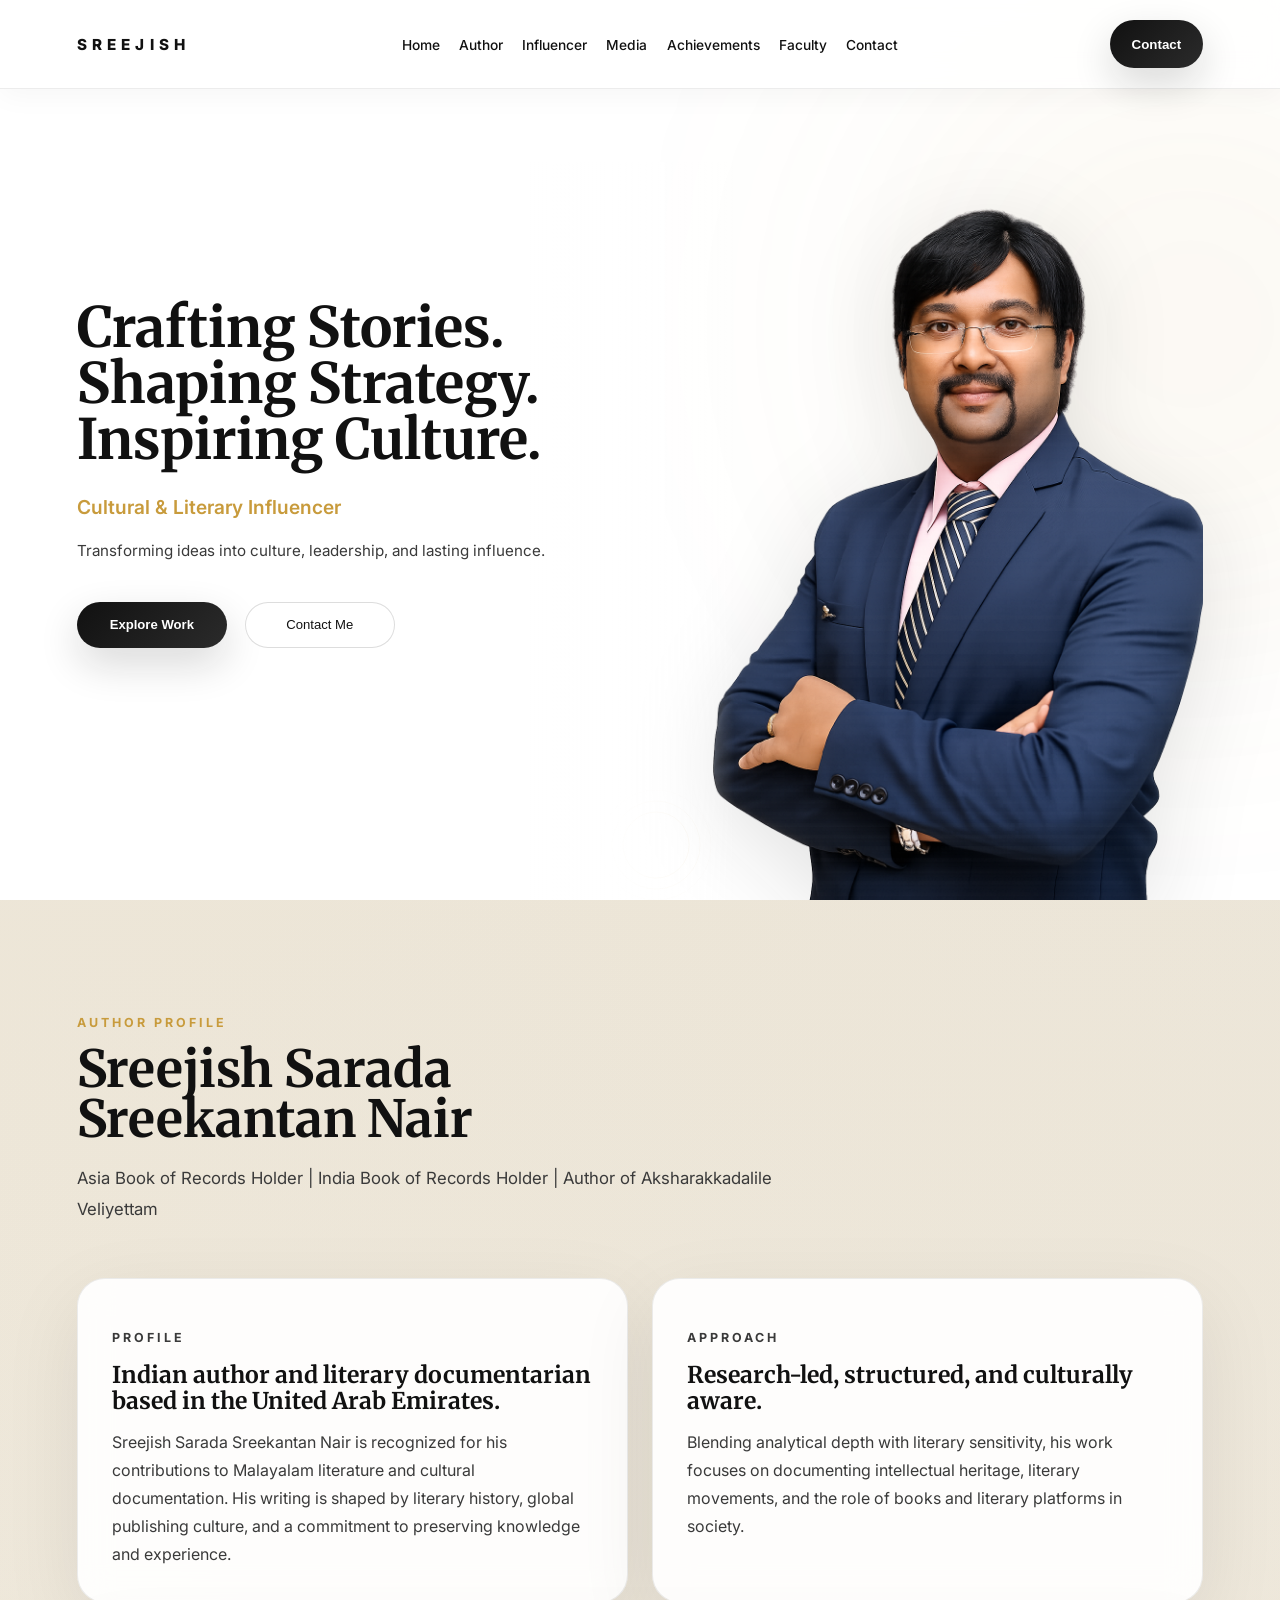
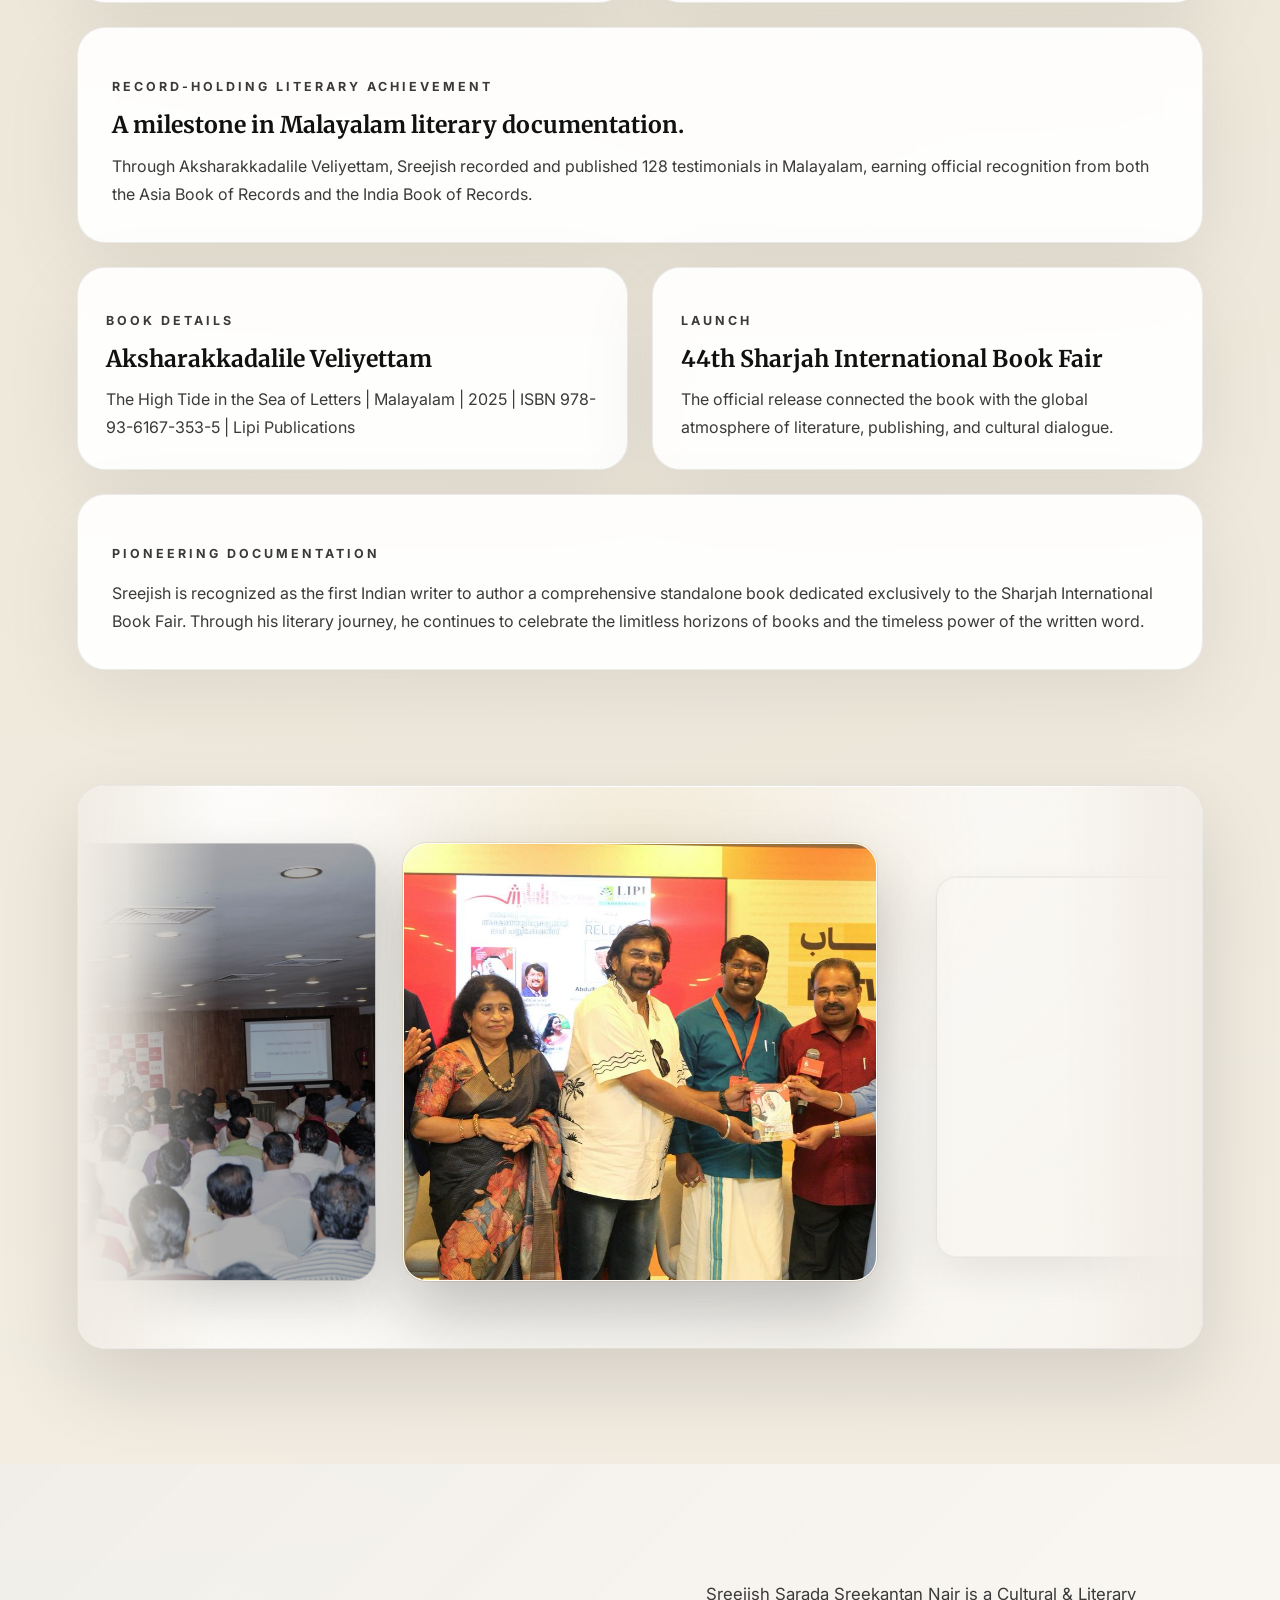
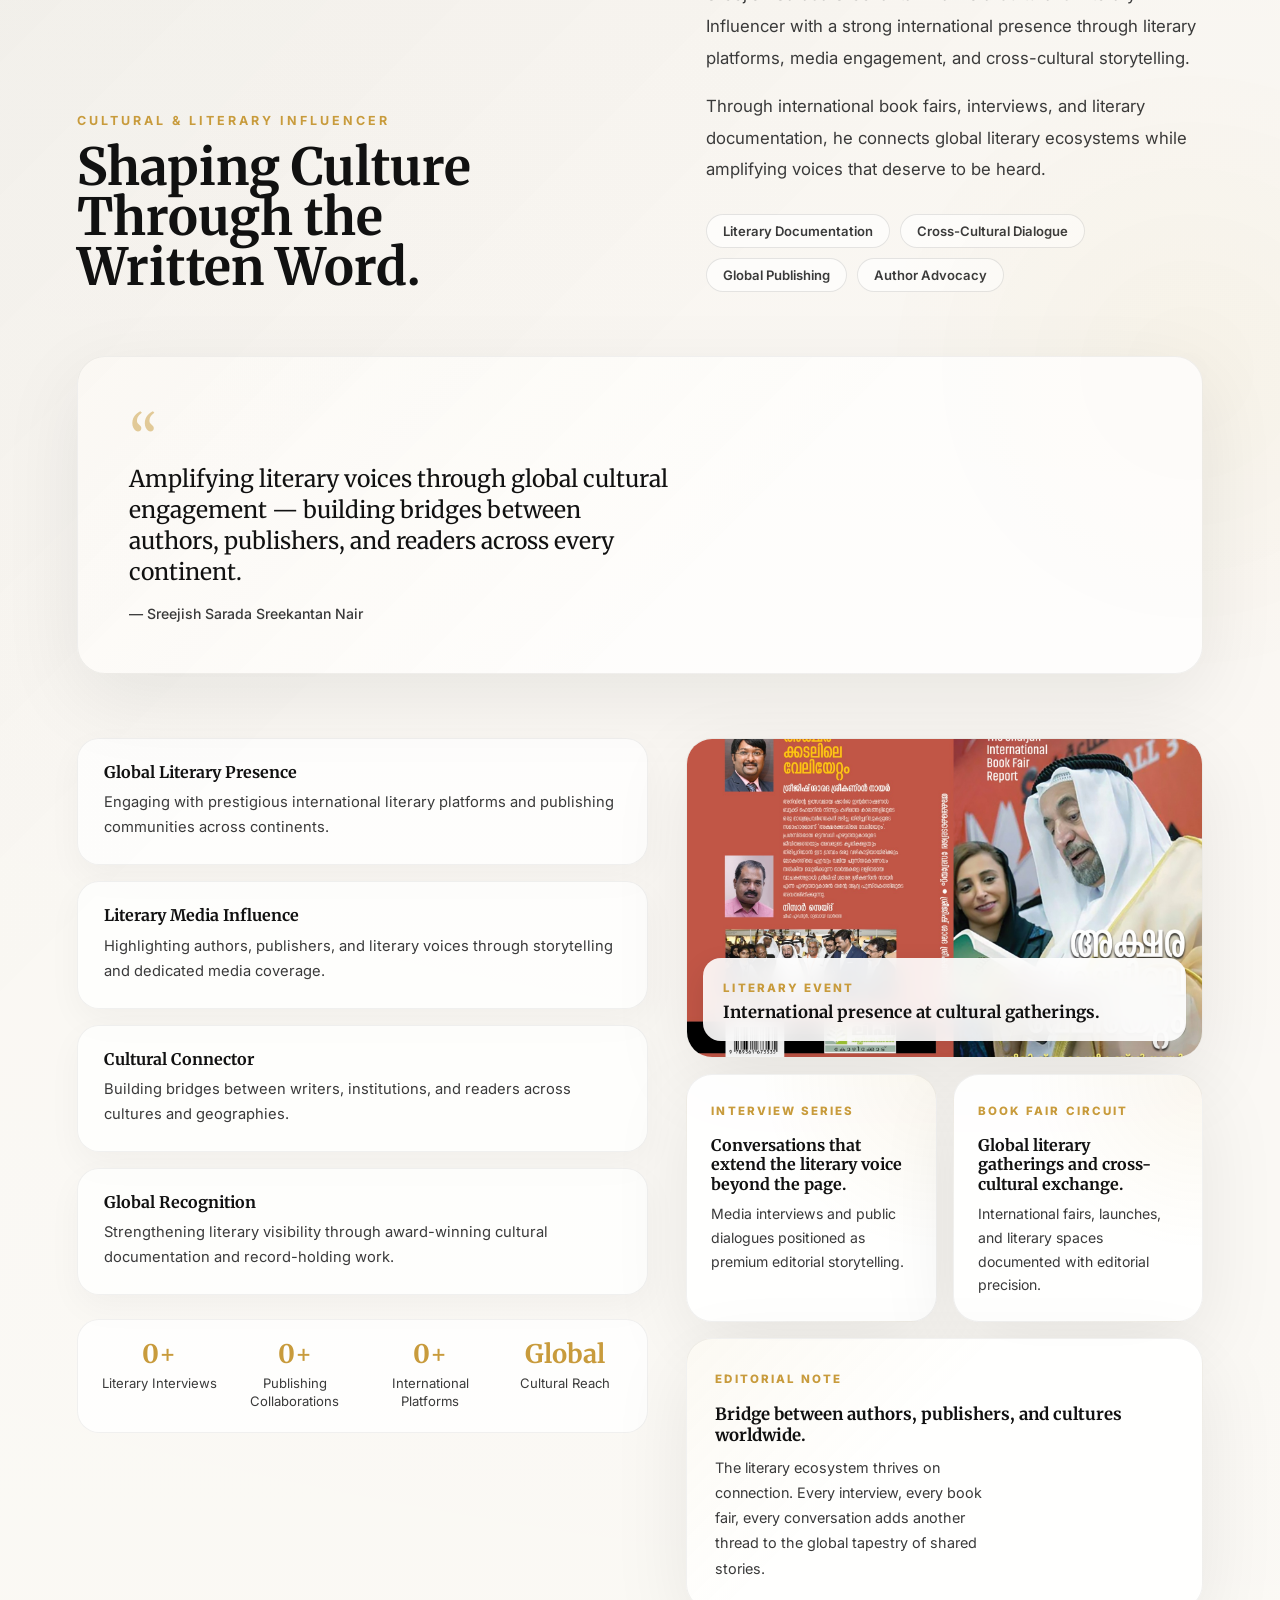
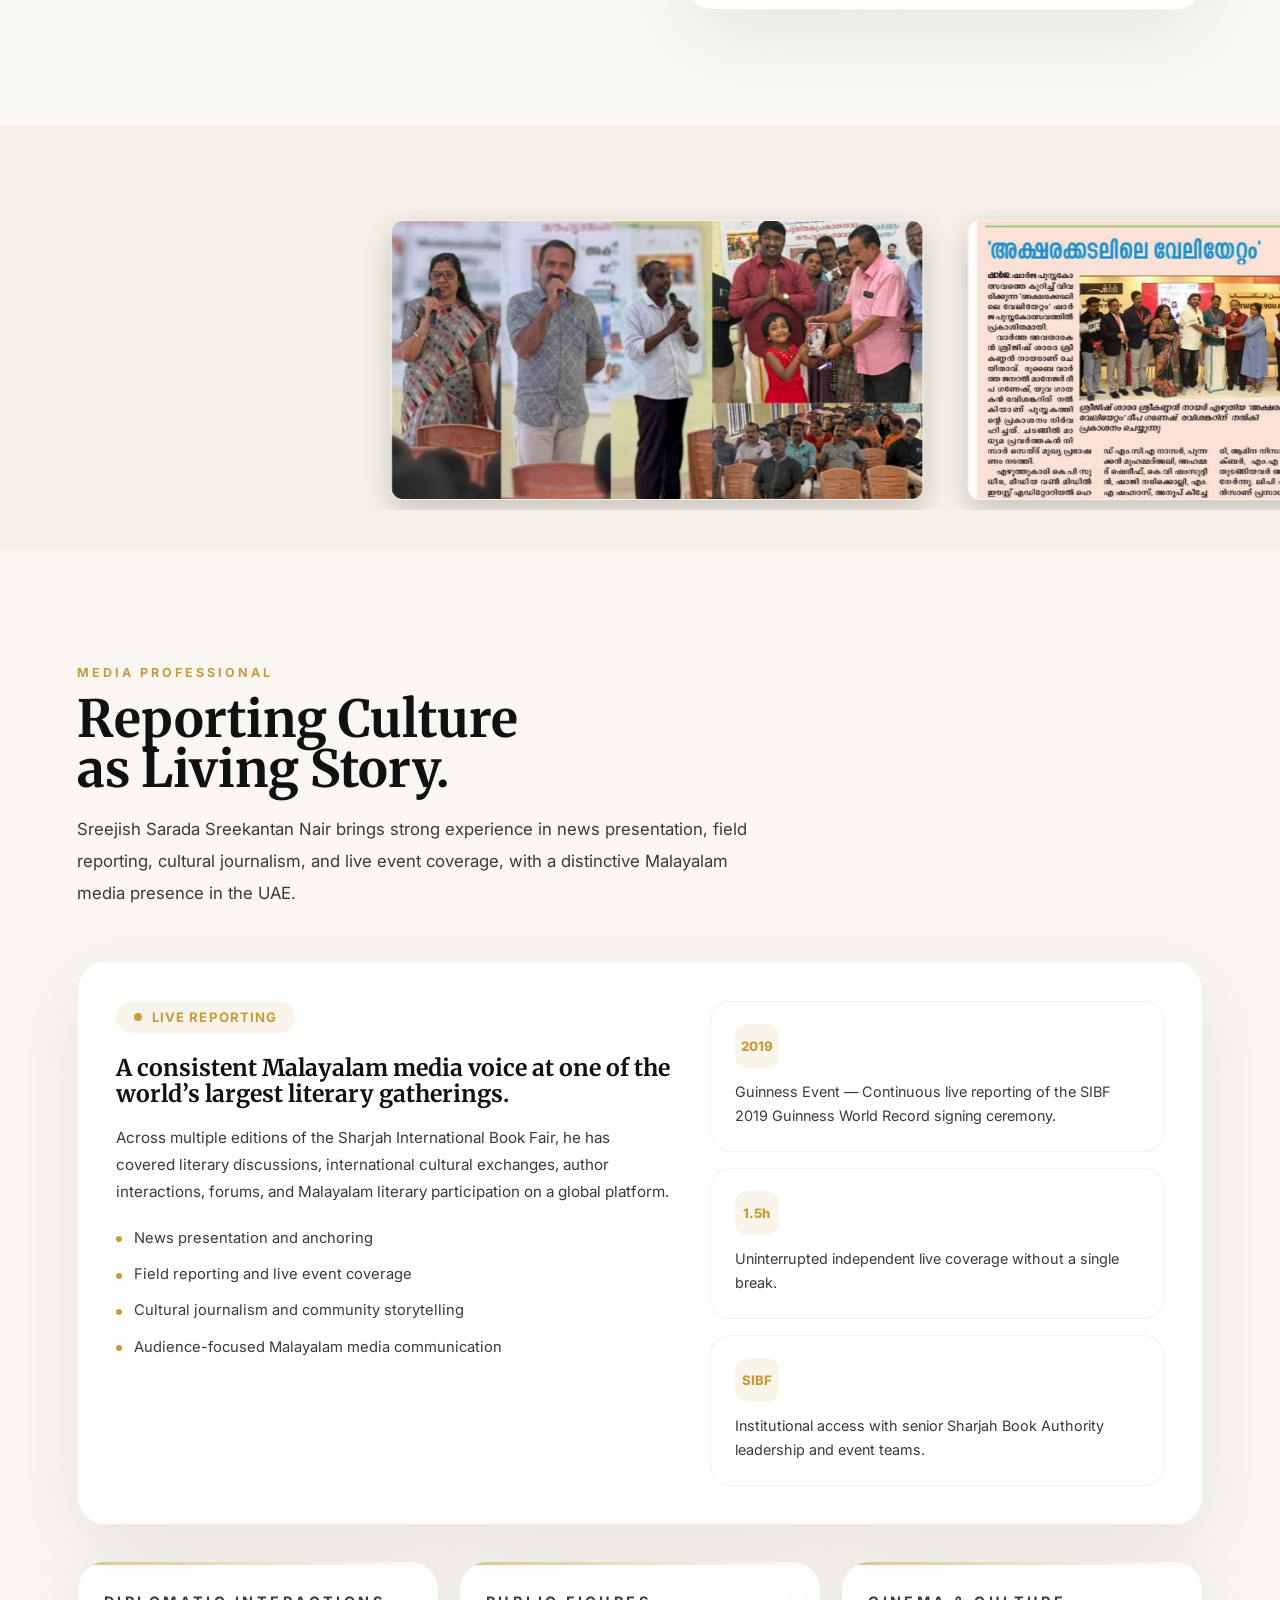
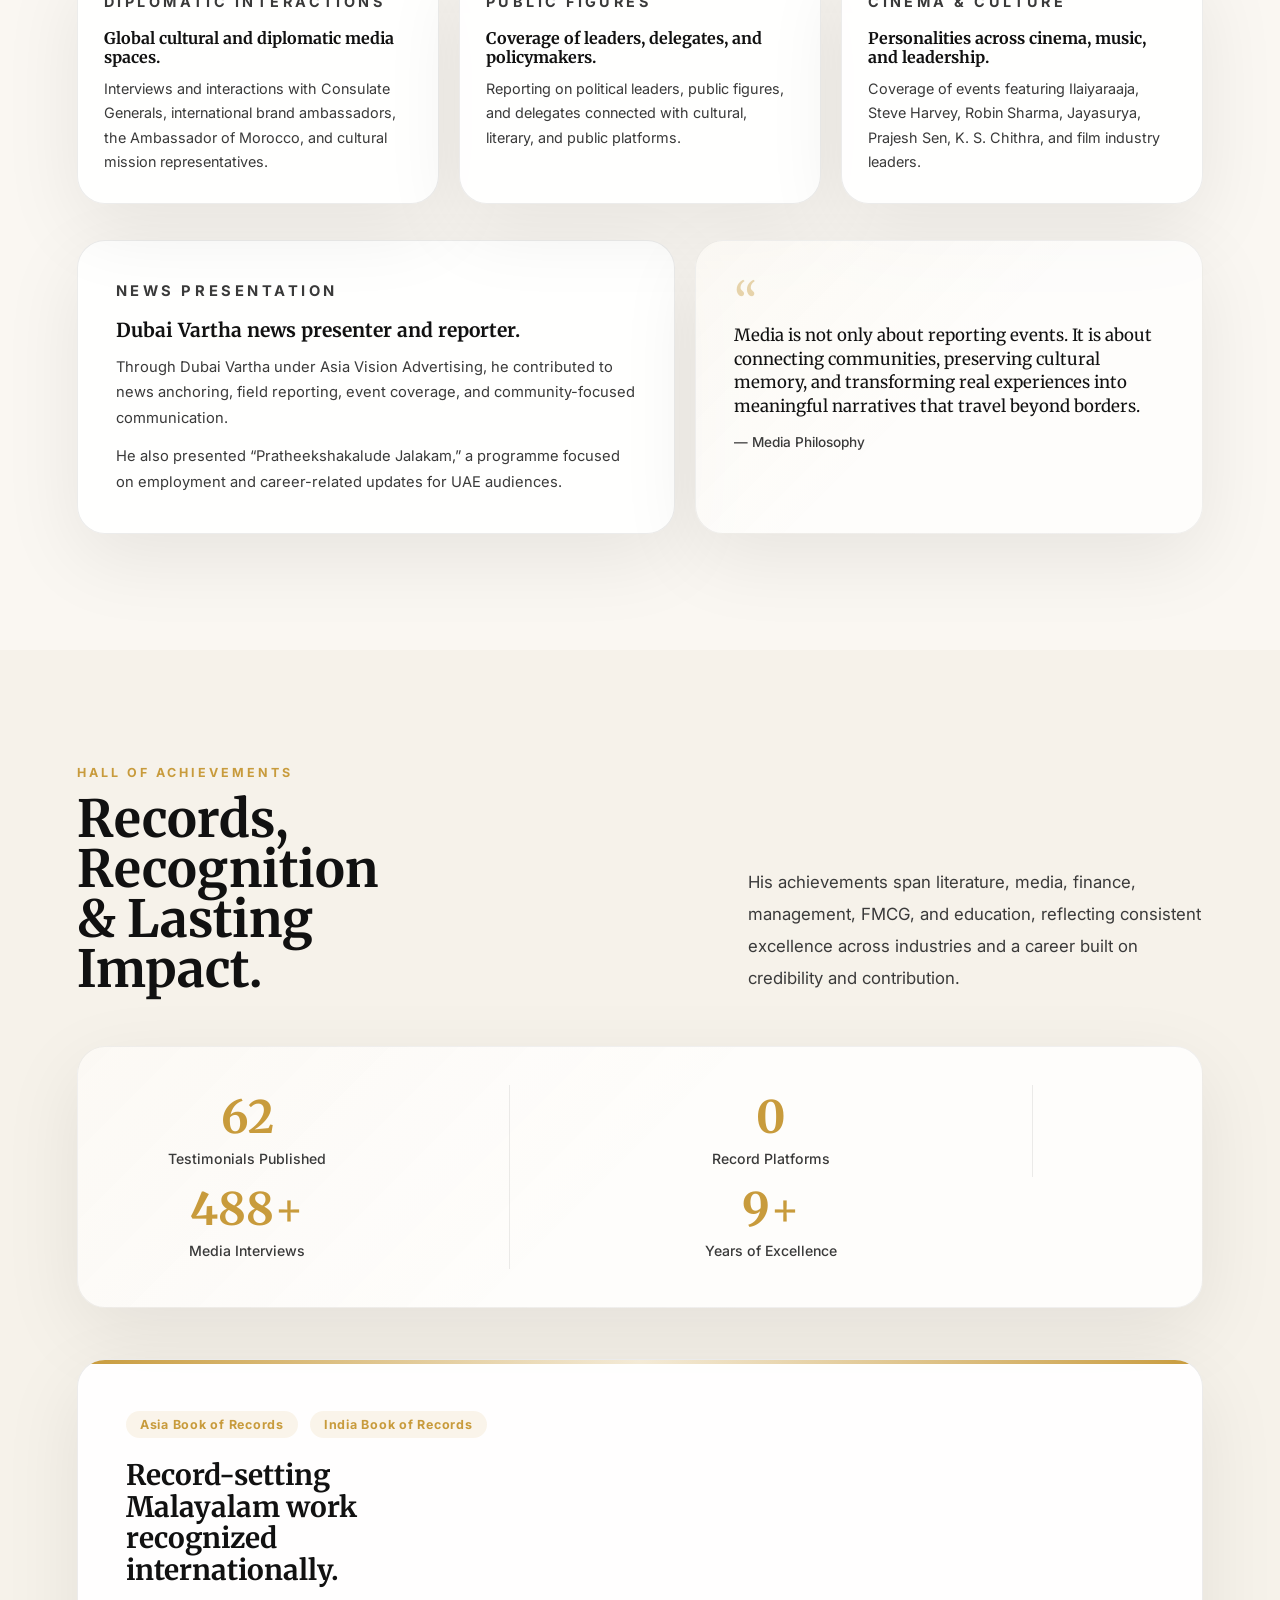
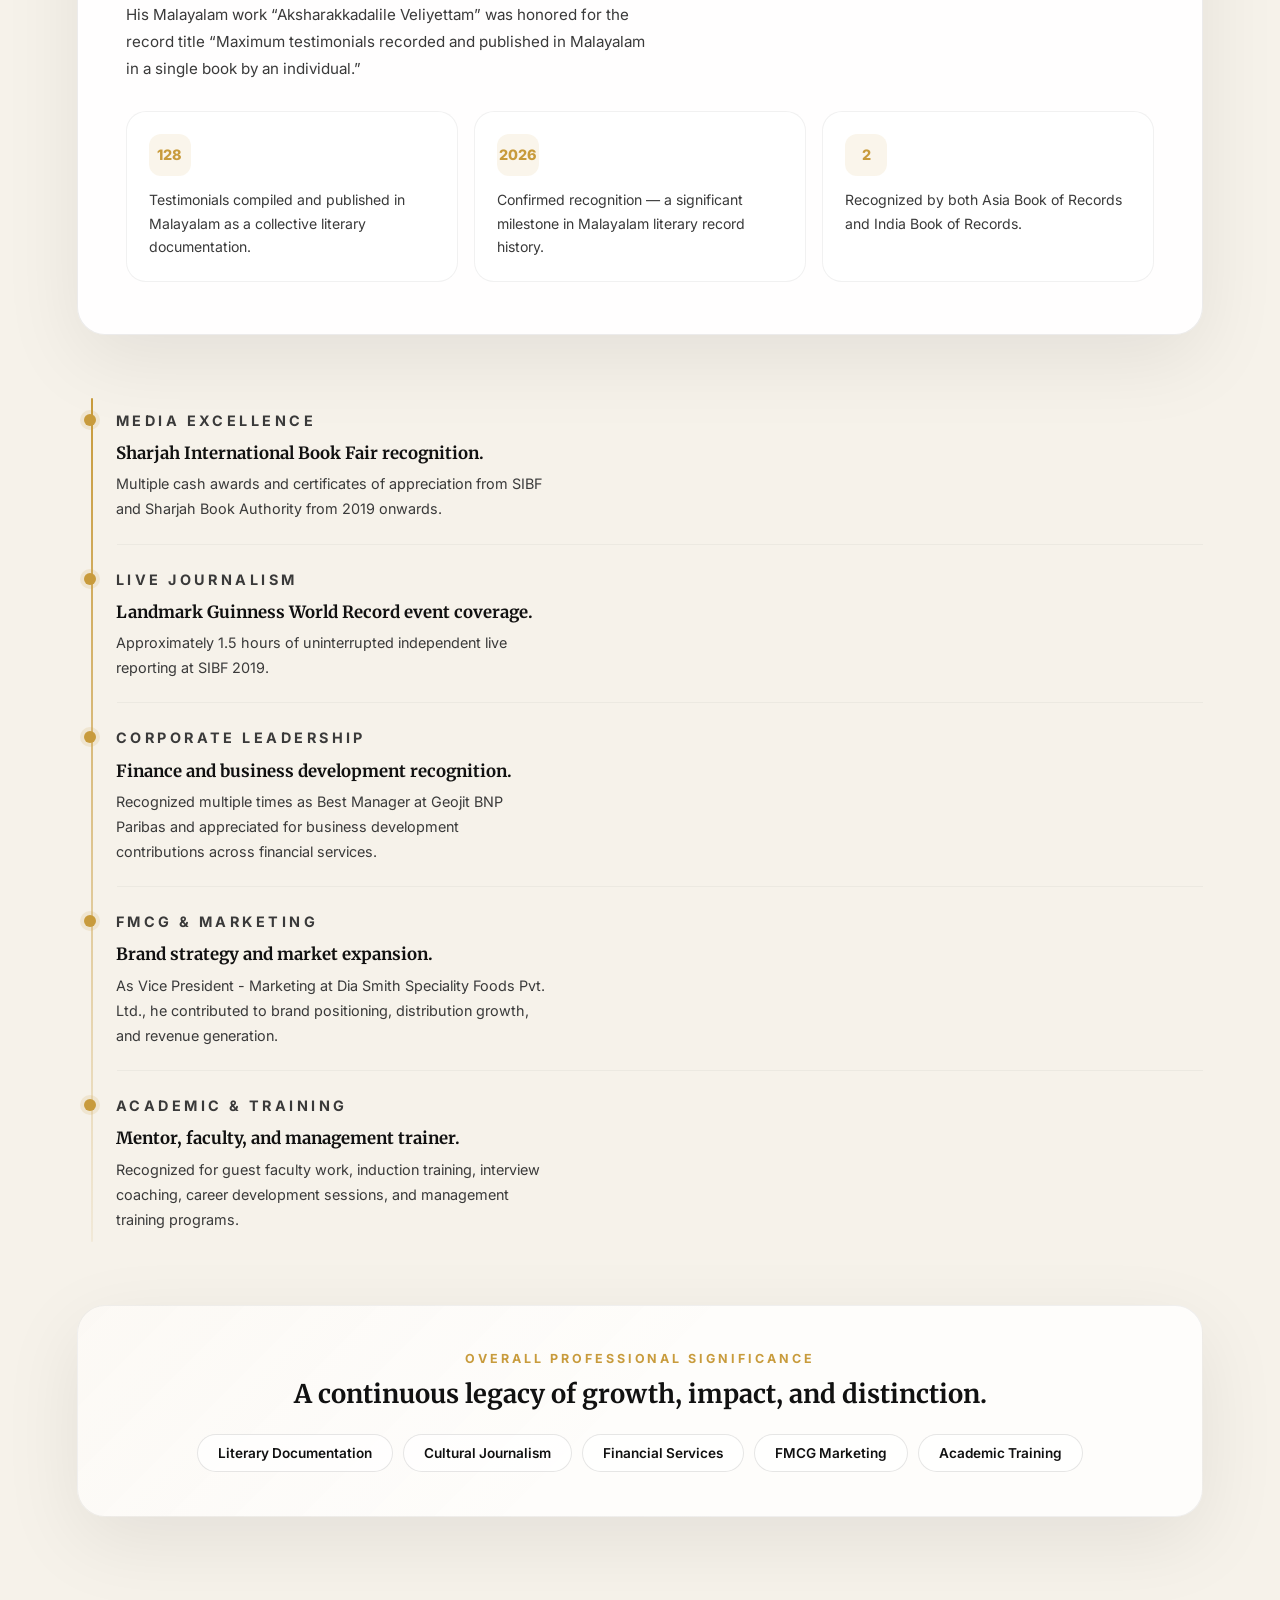
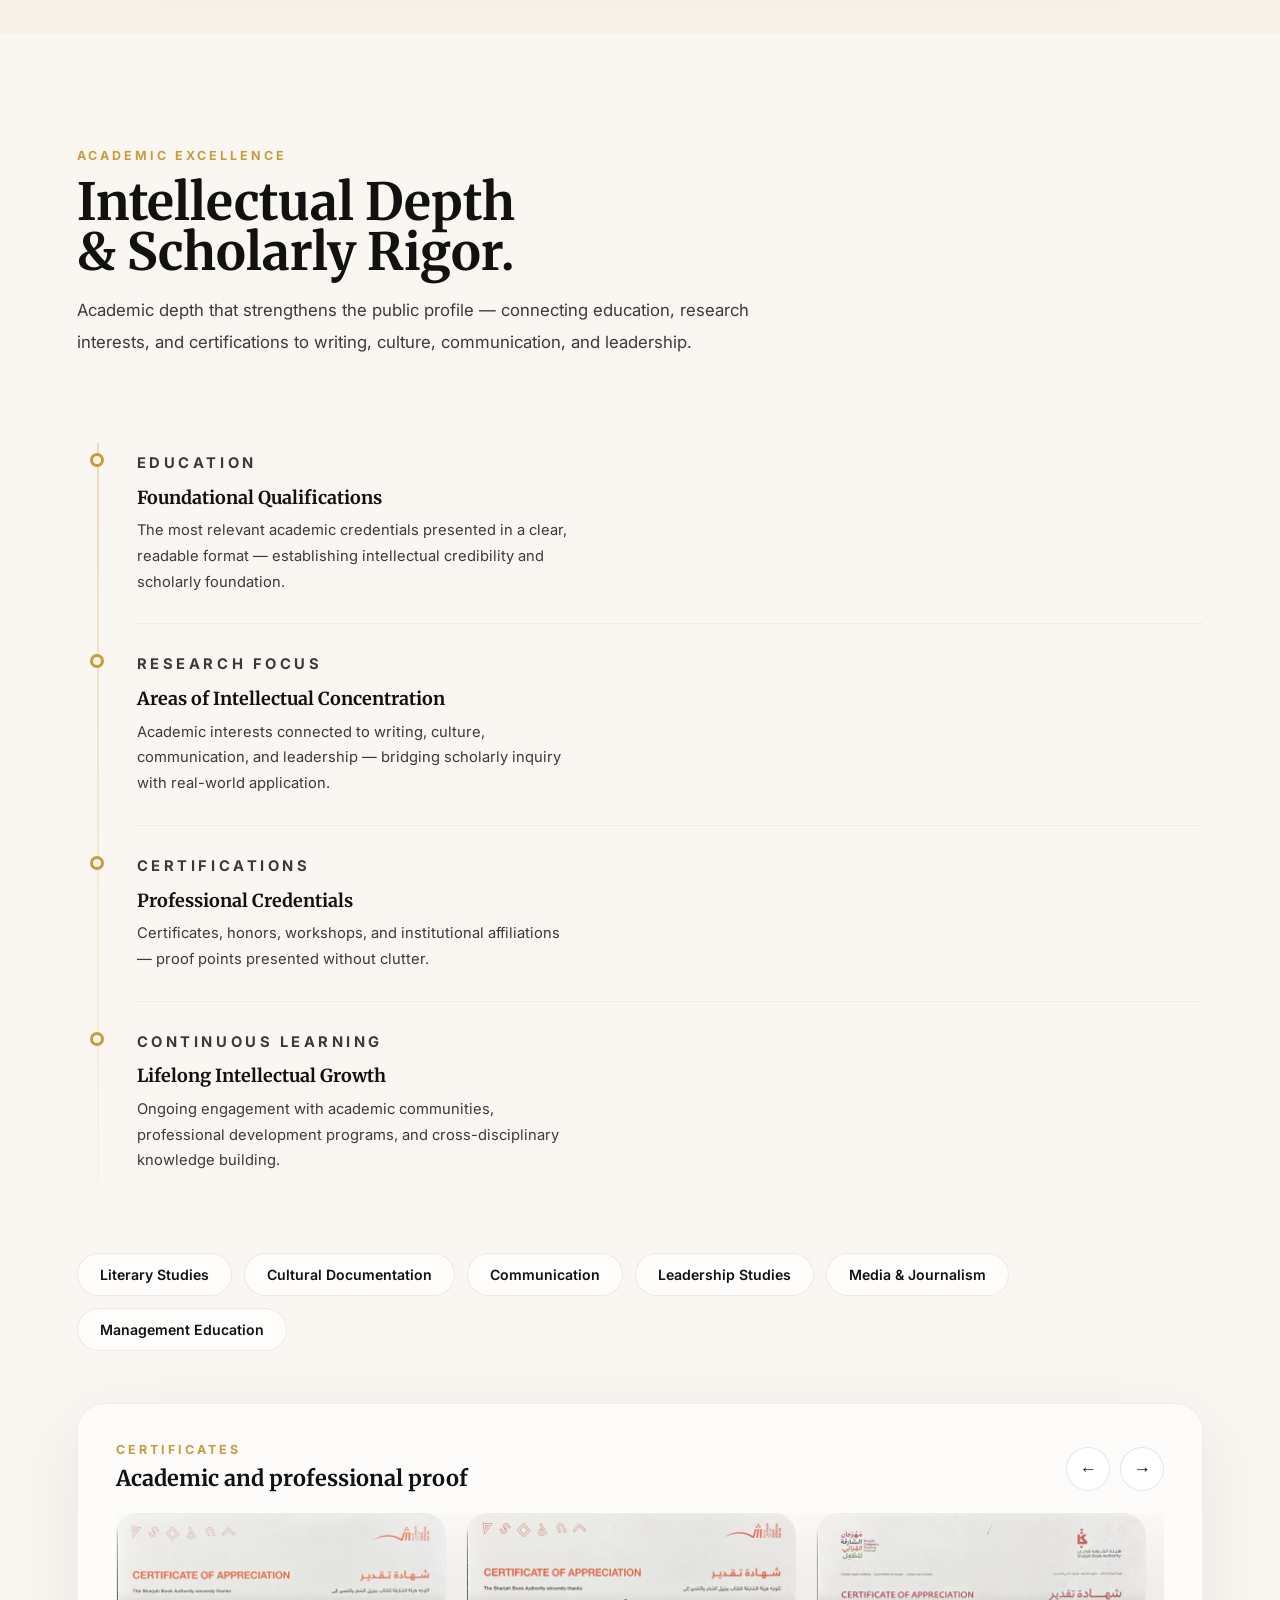
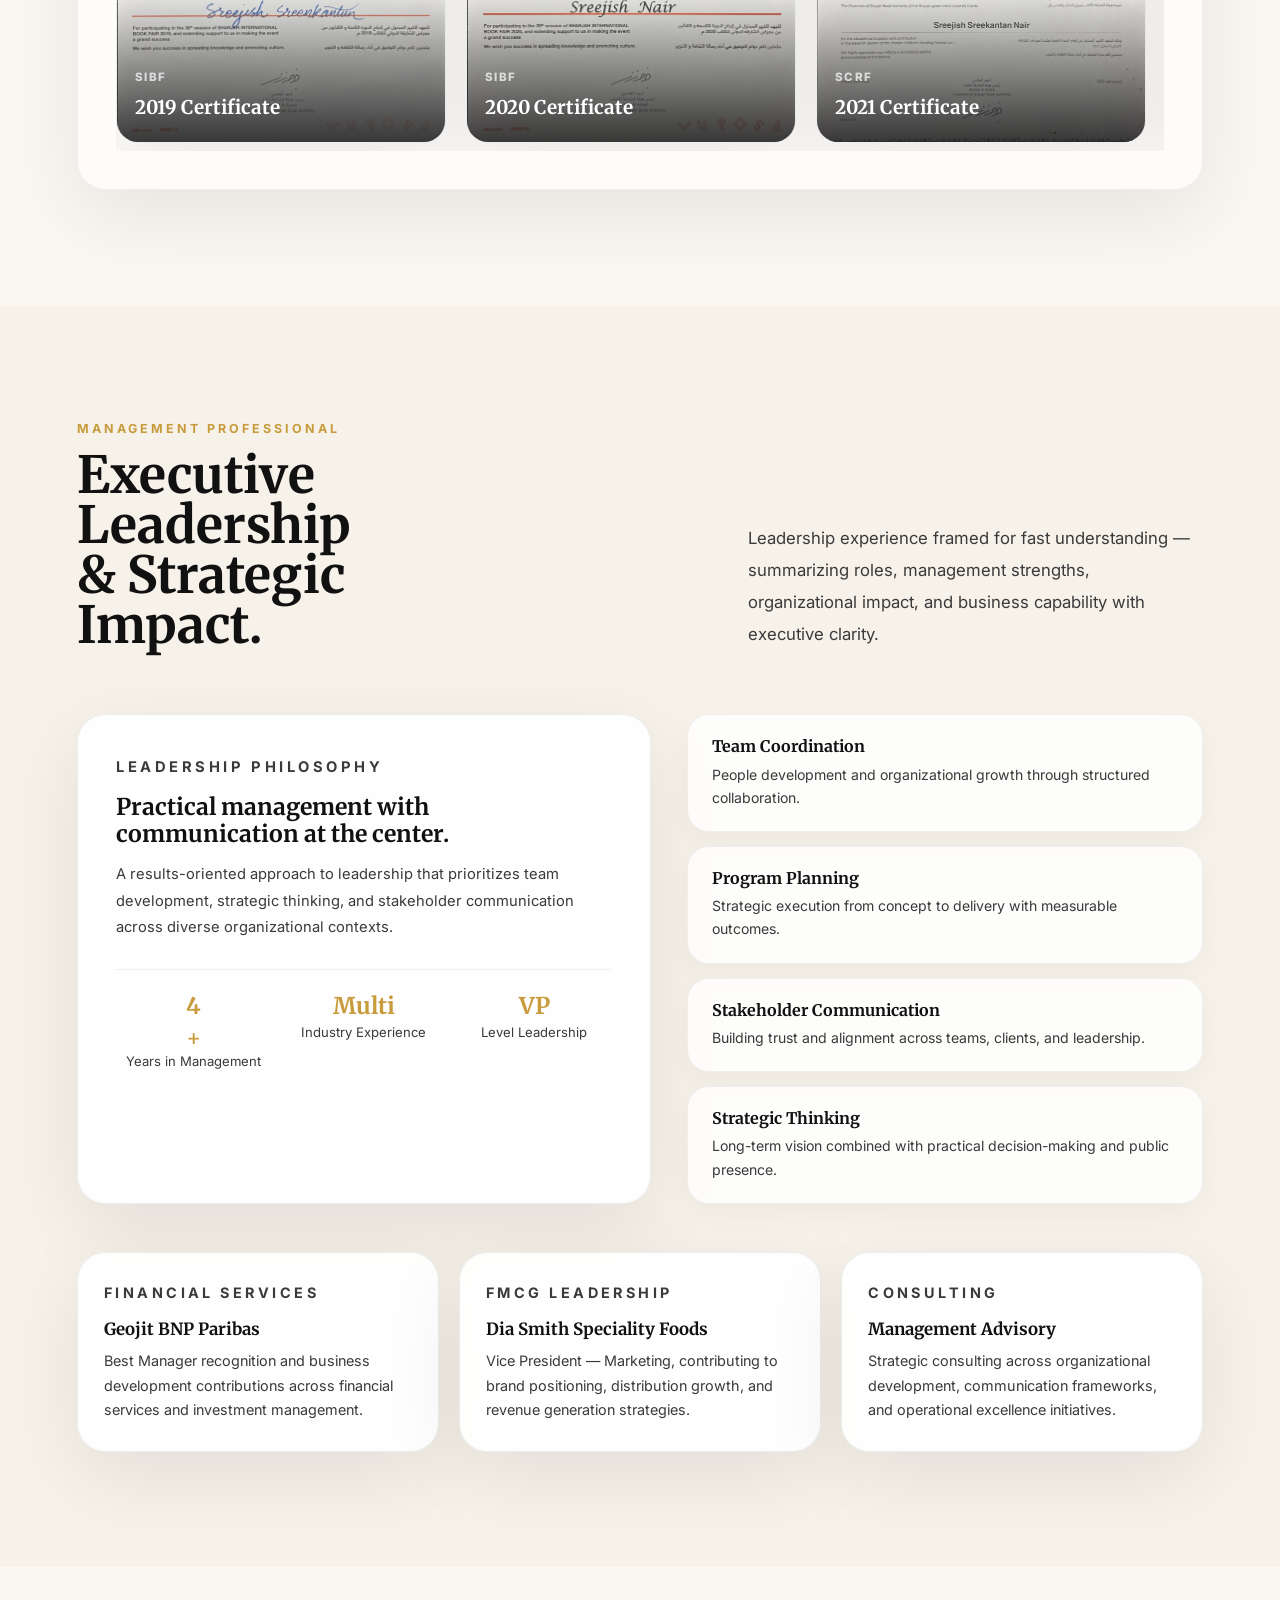
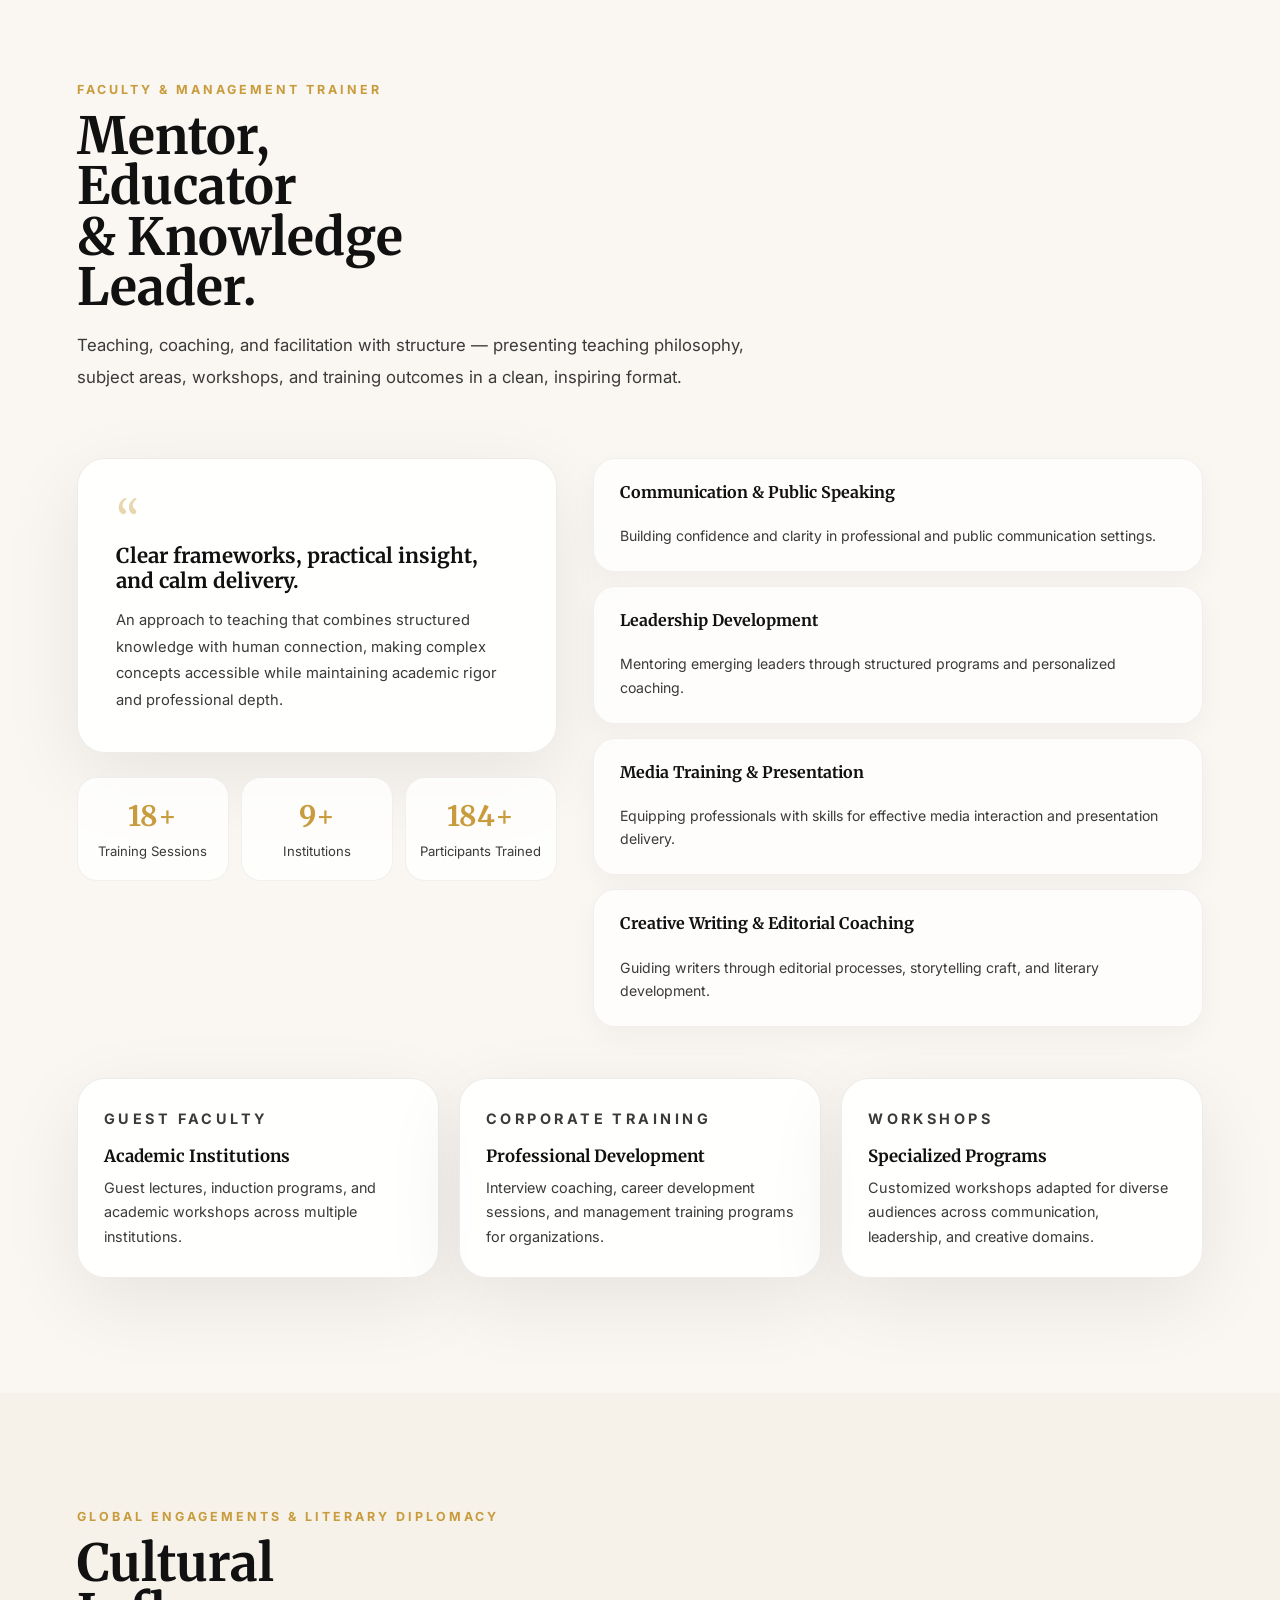
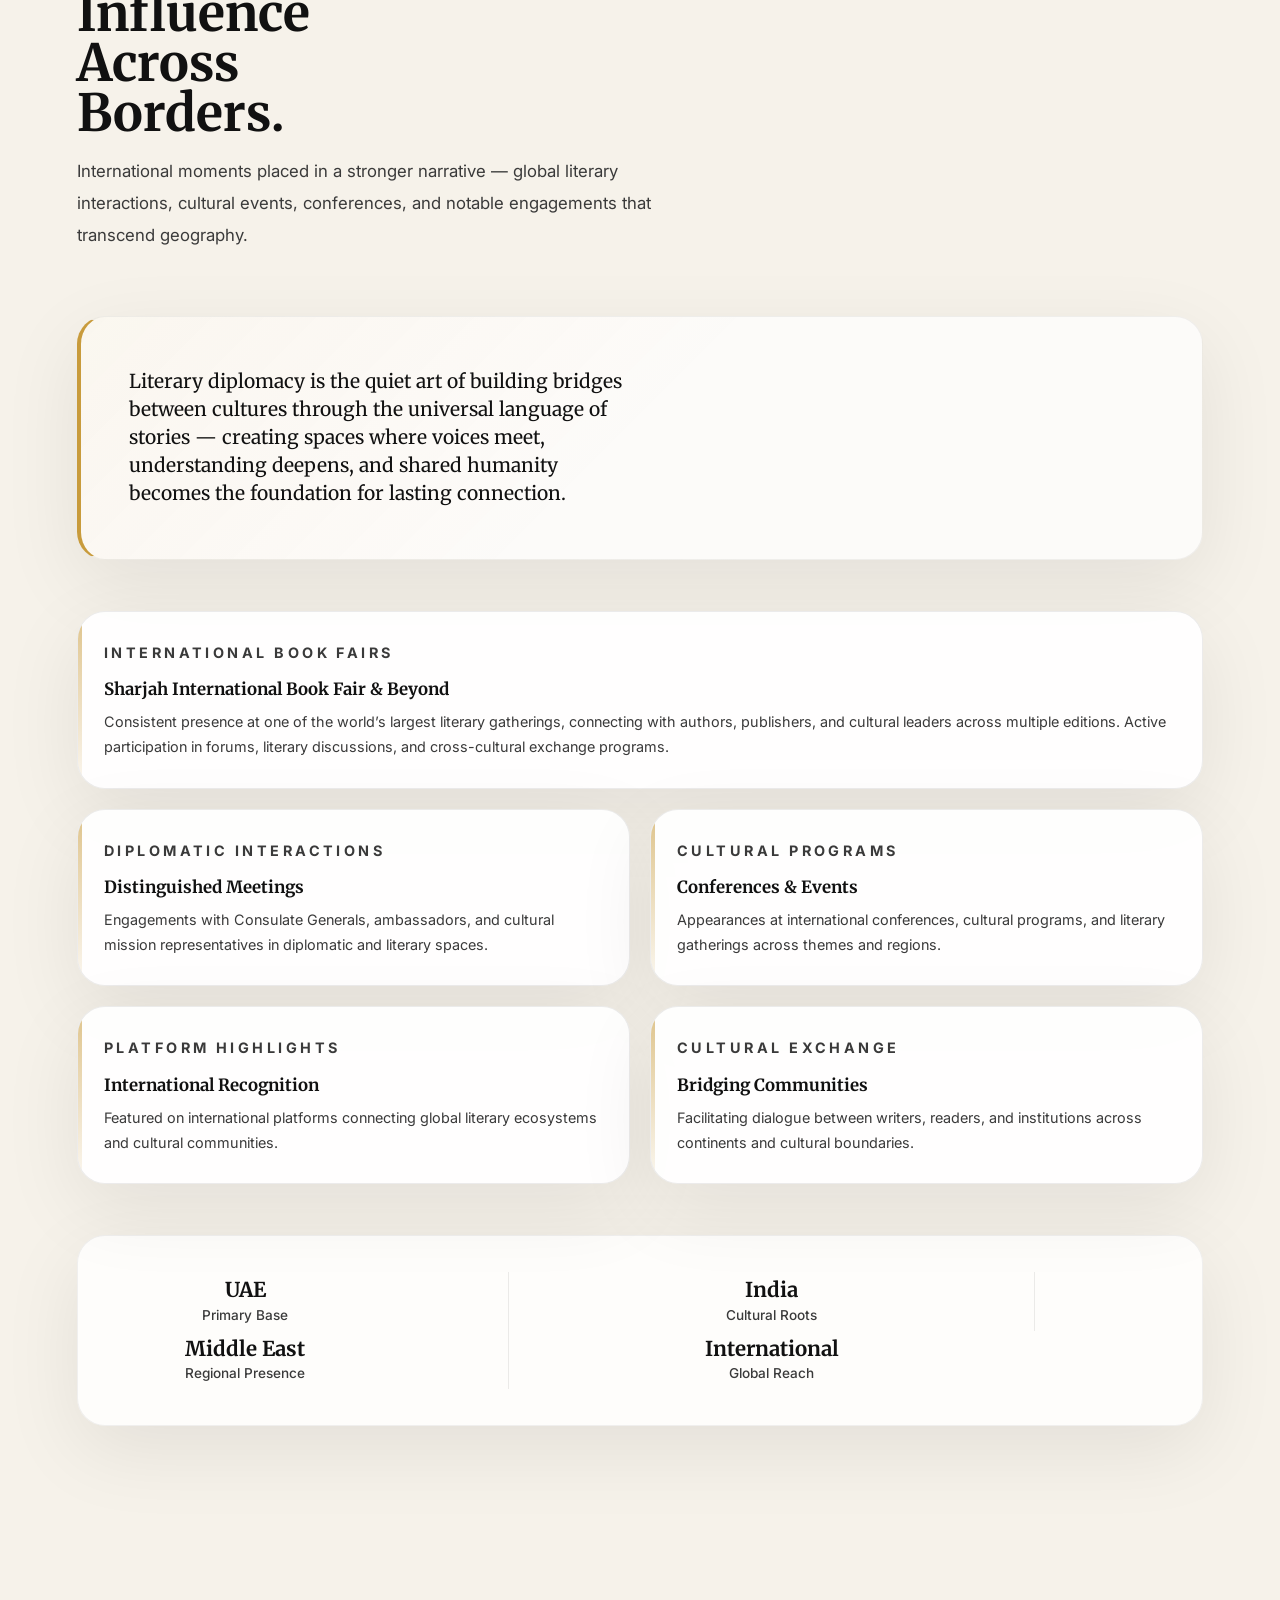
==== commit 6f4554df: "latest-responsive" ====
--- a/index.html
+++ b/index.html
@@ -415,14 +415,14 @@
         <div class="section-shell reveal">
             <p class="section-overline" style="text-align: center; margin-bottom: 30px;">Featured Articles & Coverage</p>
         </div>
-        <div style="width: 100%; white-space: nowrap; overflow: hidden;">
-            <marquee behavior="scroll" direction="left" scrollamount="12" style="display: flex; align-items: center; padding: 10px 0;">
-                <img src="assets/images/Articles/WhatsApp%20Image%202026-06-24%20at%204.16.26%20PM%20(1).jpeg" alt="Article" style="height: 280px; margin-right: 40px; border-radius: 12px; box-shadow: 0 10px 30px rgba(0,0,0,0.2); object-fit: cover; display: inline-block; vertical-align: middle; border: 1px solid rgba(255,255,255,0.1);">
-                <img src="assets/images/Articles/WhatsApp%20Image%202026-06-24%20at%204.16.26%20PM%20(2).jpeg" alt="Article" style="height: 280px; margin-right: 40px; border-radius: 12px; box-shadow: 0 10px 30px rgba(0,0,0,0.2); object-fit: cover; display: inline-block; vertical-align: middle; border: 1px solid rgba(255,255,255,0.1);">
-                <img src="assets/images/Articles/WhatsApp%20Image%202026-06-24%20at%204.16.26%20PM.jpeg" alt="Article" style="height: 280px; margin-right: 40px; border-radius: 12px; box-shadow: 0 10px 30px rgba(0,0,0,0.2); object-fit: cover; display: inline-block; vertical-align: middle; border: 1px solid rgba(255,255,255,0.1);">
-                <img src="assets/images/Articles/WhatsApp%20Image%202026-06-24%20at%204.16.27%20PM%20(1).jpeg" alt="Article" style="height: 280px; margin-right: 40px; border-radius: 12px; box-shadow: 0 10px 30px rgba(0,0,0,0.2); object-fit: cover; display: inline-block; vertical-align: middle; border: 1px solid rgba(255,255,255,0.1);">
-                <img src="assets/images/Articles/WhatsApp%20Image%202026-06-24%20at%204.16.27%20PM%20(2).jpeg" alt="Article" style="height: 280px; margin-right: 40px; border-radius: 12px; box-shadow: 0 10px 30px rgba(0,0,0,0.2); object-fit: cover; display: inline-block; vertical-align: middle; border: 1px solid rgba(255,255,255,0.1);">
-                <img src="assets/images/Articles/WhatsApp%20Image%202026-06-24%20at%204.16.27%20PM.jpeg" alt="Article" style="height: 280px; margin-right: 40px; border-radius: 12px; box-shadow: 0 10px 30px rgba(0,0,0,0.2); object-fit: cover; display: inline-block; vertical-align: middle; border: 1px solid rgba(255,255,255,0.1);">
+        <div class="marquee-container" style="width: 100%; white-space: nowrap; overflow: hidden;">
+            <marquee class="article-marquee" behavior="scroll" direction="left" scrollamount="12" style="display: flex; align-items: center; padding: 10px 0;">
+                <img src="assets/images/Articles/WhatsApp%20Image%202026-06-24%20at%204.16.26%20PM%20(1).jpeg" alt="Article" class="article-img">
+                <img src="assets/images/Articles/WhatsApp%20Image%202026-06-24%20at%204.16.26%20PM%20(2).jpeg" alt="Article" class="article-img">
+                <img src="assets/images/Articles/WhatsApp%20Image%202026-06-24%20at%204.16.26%20PM.jpeg" alt="Article" class="article-img">
+                <img src="assets/images/Articles/WhatsApp%20Image%202026-06-24%20at%204.16.27%20PM%20(1).jpeg" alt="Article" class="article-img">
+                <img src="assets/images/Articles/WhatsApp%20Image%202026-06-24%20at%204.16.27%20PM%20(2).jpeg" alt="Article" class="article-img">
+                <img src="assets/images/Articles/WhatsApp%20Image%202026-06-24%20at%204.16.27%20PM.jpeg" alt="Article" class="article-img">
             </marquee>
         </div>
     </section>
@@ -1144,7 +1144,7 @@
                 </p>
             </div>
 
-            <div style="display: grid; grid-template-columns: repeat(auto-fit, minmax(320px, 1fr)); gap: 24px; max-width: 1000px; margin: 0 auto;">
+            <div class="media-coverages-grid">
                 
                 <!-- Card 1 -->
                 <a href="https://www.facebook.com/share/v/1B3C6ke1ph/?mibextid=wwXIfr" target="_blank" class="contact-info-card" style="flex-direction: row; align-items: center; justify-content: flex-start; text-align: left; padding: 24px;">
--- a/css/style.css
+++ b/css/style.css
@@ -3560,3 +3560,28 @@
     cursor:pointer;
 }
 
+
+/* ========================= */
+/* FEATURED ARTICLES & COVERAGE */
+/* ========================= */
+.article-img {
+    height: 280px;
+    margin-right: 40px;
+    border-radius: 12px;
+    box-shadow: 0 10px 30px rgba(0,0,0,0.2);
+    object-fit: cover;
+    display: inline-block;
+    vertical-align: middle;
+    border: 1px solid rgba(255,255,255,0.1);
+}
+
+/* ========================= */
+/* MEDIA COVERAGES GRID */
+/* ========================= */
+.media-coverages-grid {
+    display: grid;
+    grid-template-columns: repeat(auto-fit, minmax(320px, 1fr));
+    gap: 24px;
+    max-width: 1000px;
+    margin: 0 auto;
+}
--- a/css/responsive.css
+++ b/css/responsive.css
@@ -1701,3 +1701,14 @@
         border-radius:19px;
     }
 }
+
+@media (max-width: 600px) {
+    .article-img {
+        height: 200px;
+        margin-right: 20px;
+    }
+
+    .media-coverages-grid {
+        grid-template-columns: 1fr;
+    }
+}
